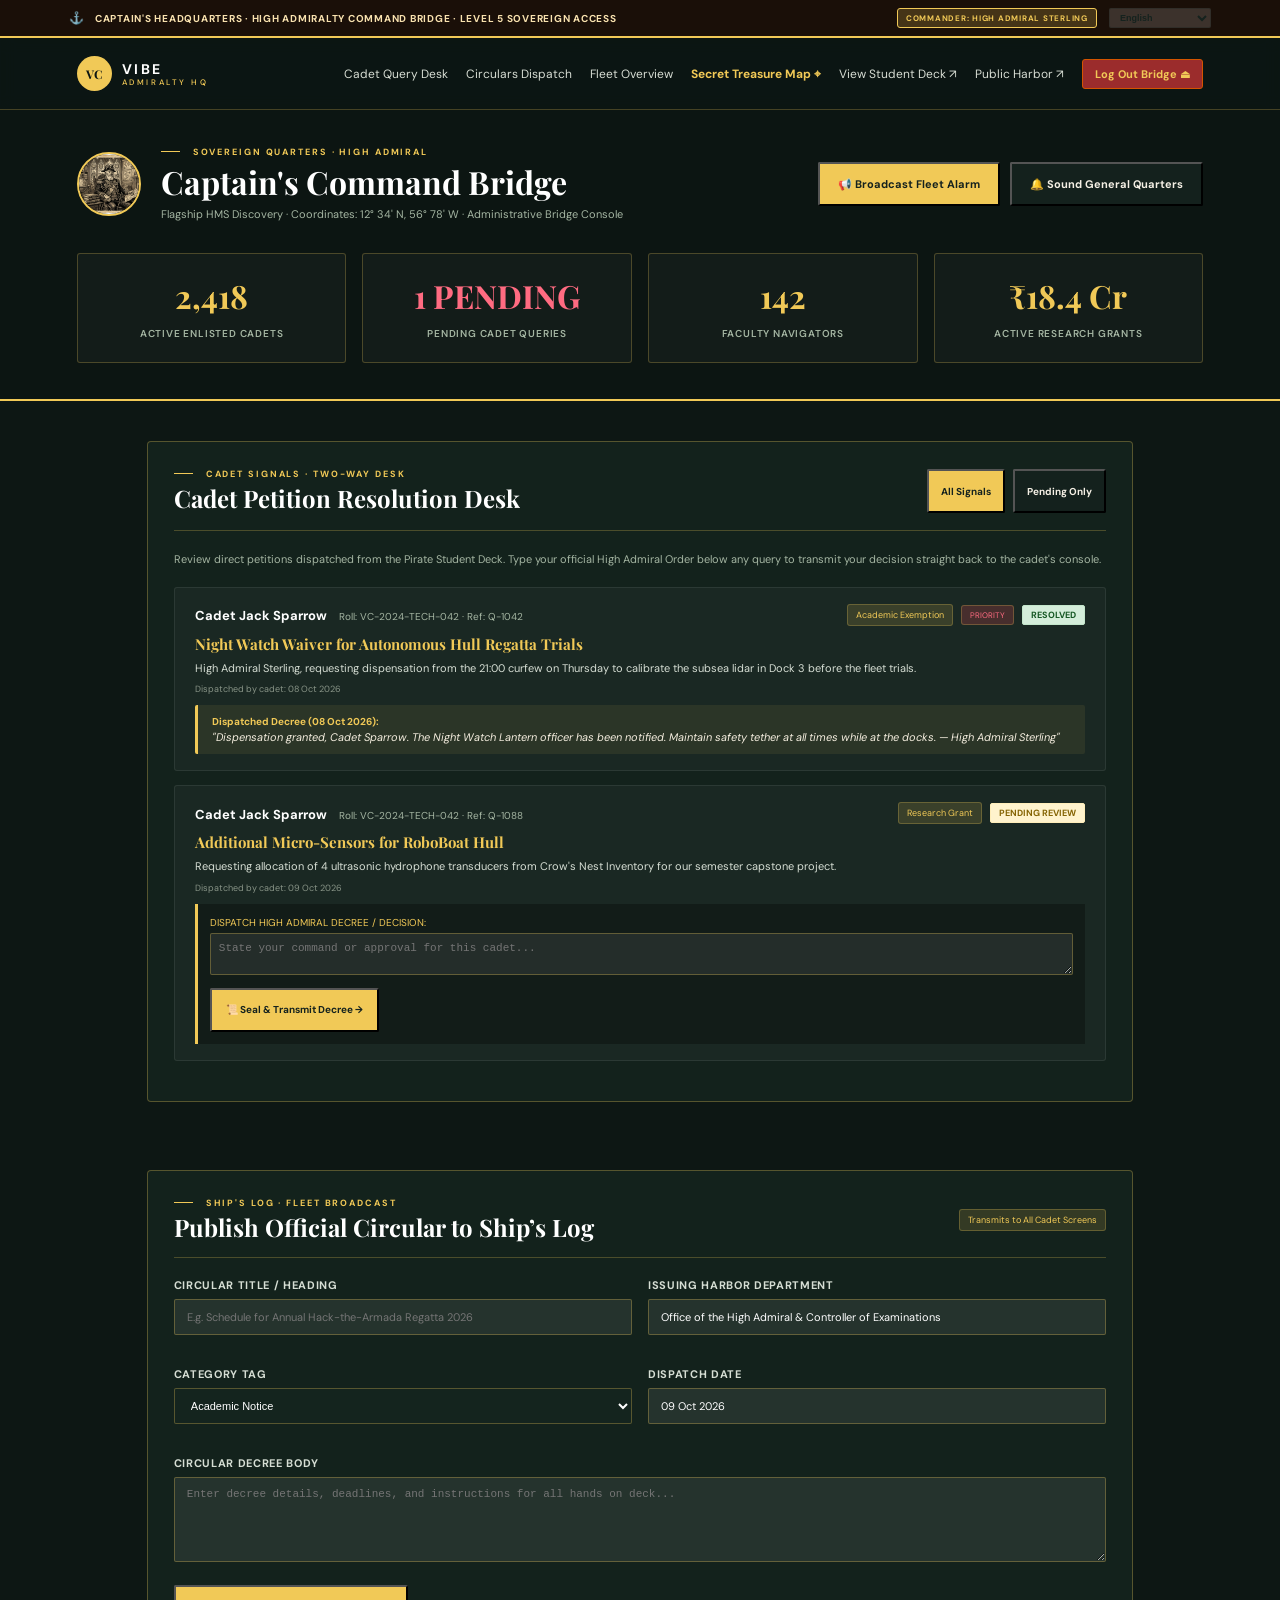
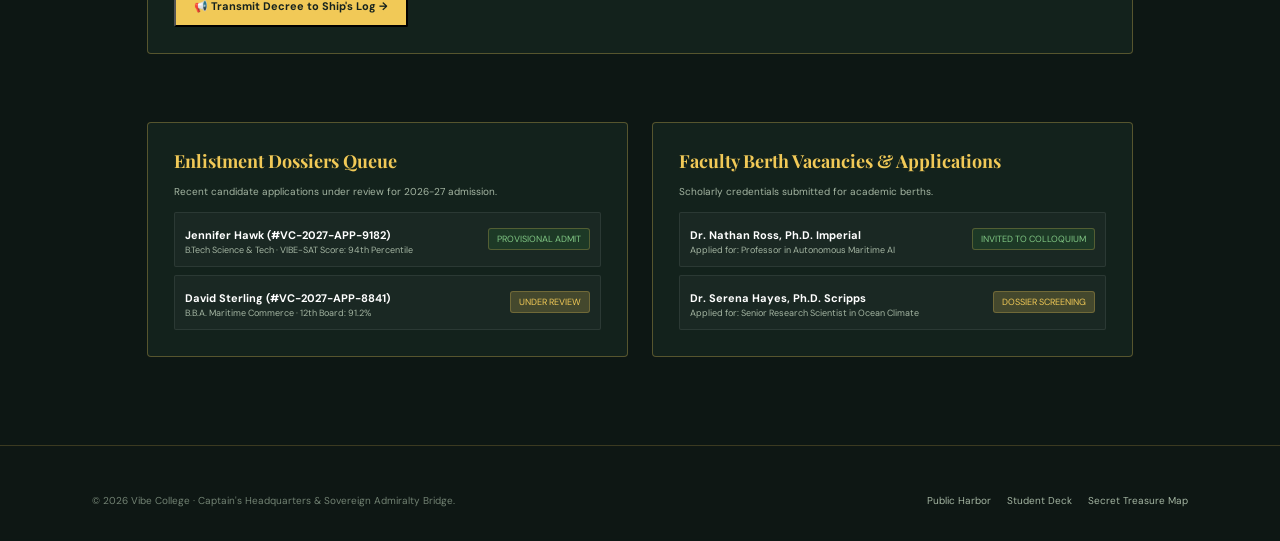
==== admin.html @ a11637b7 "feat: segregation for ease of management" ====
<!doctype html>
<html lang="en">
  <head>
    <meta charset="UTF-8" />
    <meta name="viewport" content="width=device-width, initial-scale=1.0" />
    <meta name="theme-color" content="#0c1512" />
    <meta name="description" content="Captain's Headquarters & Command Bridge — Administrative oversight, student query resolution desk, and fleet circulars broadcast station." />
    <title>Captain's Headquarters (Admin Bridge) — Vibe College</title>
    <link rel="preconnect" href="https://fonts.googleapis.com" />
    <link rel="preconnect" href="https://fonts.gstatic.com" crossorigin />
    <link
      href="https://fonts.googleapis.com/css2?family=DM+Sans:wght@400;500;600;700&family=Playfair+Display:wght@600;700;800&display=swap"
      rel="stylesheet"
    />
    <link rel="stylesheet" href="styles.css" />
    <script src="app.js" defer></script>
  </head>
  <body style="background: #0d1714; color: #f5eedf;">
    <!-- TOP ANNOUNCEMENT & LANGUAGE PICKER -->
    <div class="announcement" style="background: #1a0f08; border-bottom: 2px solid var(--gold); color: #f9e2af;">
      <span class="announcement-icon" aria-hidden="true">⚓</span>
      <p id="announcement-text">CAPTAIN'S HEADQUARTERS · High Admiralty Command Bridge · Level 5 Sovereign Access</p>
      <div style="margin-left: auto; display: flex; align-items: center; gap: 12px;">
        <span class="trust-badge" style="background: rgba(241,201,87,.2); color: var(--gold); border-color: var(--gold); font-size: 8px;">
          Commander: High Admiral Sterling
        </span>
        <select class="lang-picker-select" id="lang-picker" aria-label="Choose language">
          <option value="en" selected>English</option>
          <option value="pirate">🏴‍☠️ Pirate Speak</option>
          <option value="hi">हिन्दी</option>
          <option value="es">Español</option>
        </select>
      </div>
    </div>

    <!-- ADMIN HEADER -->
    <header class="boarding-header">
      <a class="brand" href="index.html" aria-label="Vibe College home">
        <span class="brand-mark" aria-hidden="true" style="background: var(--gold); color: #0c1512;">VC</span>
        <span class="brand-name" style="color: #fff;">VIBE <small style="color: var(--gold);">ADMIRALTY HQ</small></span>
      </a>
      <nav class="main-nav" style="display: flex; gap: 18px; align-items: center;">
        <a href="#query-desk">Cadet Query Desk</a>
        <a href="#notice-station">Circulars Dispatch</a>
        <a href="#fleet-ops">Fleet Overview</a>
        <a href="map.html" style="color: var(--gold); font-weight: 700;">Secret Treasure Map ⌖</a>
        <a href="student.html">View Student Deck ↗</a>
        <a href="index.html">Public Harbor ↗</a>
        <button class="nav-portal-btn" id="btn-admin-logout" type="button" style="background: #9b2c2c; border-color: #d35400;">
          Log Out Bridge ⏏
        </button>
      </nav>
    </header>

    <main>
      <!-- COMMAND BRIDGE HERO BANNER -->
      <section class="admin-bridge-hero">
        <div style="max-width: 1140px; margin: 0 auto; display: flex; justify-content: space-between; align-items: center; flex-wrap: wrap; gap: 20px;">
          <div style="display: flex; align-items: center; gap: 20px;">
            <div style="width: 64px; height: 64px; border-radius: 50%; border: 2px solid var(--gold); overflow: hidden; background: #26160c;">
              <img src="assets/principal_sterling.jpg" alt="High Admiral Sterling" style="width: 100%; height: 100%; object-fit: cover;" />
            </div>
            <div>
              <p class="eyebrow" style="color: var(--gold); margin: 0 0 2px;"><span></span> SOVEREIGN QUARTERS · HIGH ADMIRAL</p>
              <h1 style="font-family: var(--serif); font-size: 32px; margin: 0; color: #fff;">
                Captain's Command Bridge
              </h1>
              <p style="margin: 4px 0 0; font-size: 11px; color: #a4b5a2;">
                Flagship HMS Discovery · Coordinates: 12° 34' N, 56° 78' W · Administrative Bridge Console
              </p>
            </div>
          </div>
          <div style="display: flex; gap: 10px;">
            <button class="button button-gold" id="btn-alert-fleet" type="button">📢 Broadcast Fleet Alarm</button>
            <button class="button button-dark" id="btn-sound-quarters" type="button">🔔 Sound General Quarters</button>
          </div>
        </div>

        <div class="admin-stat-bar" style="margin-top: 32px;">
          <div class="res-stat-card">
            <strong>2,418</strong>
            <span>Active Enlisted Cadets</span>
          </div>
          <div class="res-stat-card">
            <strong id="admin-pending-count" style="color: #ff6b81;">2</strong>
            <span>Pending Cadet Queries</span>
          </div>
          <div class="res-stat-card">
            <strong>142</strong>
            <span>Faculty Navigators</span>
          </div>
          <div class="res-stat-card">
            <strong>₹18.4 Cr</strong>
            <span>Active Research Grants</span>
          </div>
        </div>
      </section>

      <!-- ============================================================== -->
      <!-- SECTION 1: CADET PETITIONS & QUERY COMMAND DESK                -->
      <!-- ============================================================== -->
      <section style="padding: 40px 6%; max-width: 1140px; margin: 0 auto;" id="query-desk">
        <div class="admin-desk-card">
          <div style="display: flex; justify-content: space-between; align-items: center; border-bottom: 1px solid rgba(241,201,87,.25); padding-bottom: 16px; margin-bottom: 20px;">
            <div>
              <p class="eyebrow" style="color: var(--gold); margin: 0 0 2px;"><span></span> CADET SIGNALS · TWO-WAY DESK</p>
              <h2 style="font-family: var(--serif); font-size: 24px; margin: 0; color: #fff;">
                Cadet Petition Resolution Desk
              </h2>
            </div>
            <div style="display: flex; gap: 8px;">
              <button class="button button-gold" id="btn-filter-all-queries" style="padding: 6px 12px; font-size: 10px;" type="button">All Signals</button>
              <button class="button button-dark" id="btn-filter-pending-queries" style="padding: 6px 12px; font-size: 10px;" type="button">Pending Only</button>
            </div>
          </div>

          <p style="font-size: 11px; color: #a4b5a2; margin: 0 0 18px; line-height: 1.6;">
            Review direct petitions dispatched from the Pirate Student Deck. Type your official High Admiral Order below any query to transmit your decision straight back to the cadet's console.
          </p>

          <div id="admin-queries-container">
            <!-- Dynamically populated from localStorage vc_queries -->
          </div>
        </div>
      </section>

      <!-- ============================================================== -->
      <!-- SECTION 2: SHIP'S LOG CIRCULARS BROADCAST STATION              -->
      <!-- ============================================================== -->
      <section style="padding: 0 6% 40px; max-width: 1140px; margin: 0 auto;" id="notice-station">
        <div class="admin-desk-card">
          <div style="display: flex; justify-content: space-between; align-items: center; border-bottom: 1px solid rgba(241,201,87,.25); padding-bottom: 14px; margin-bottom: 20px;">
            <div>
              <p class="eyebrow" style="color: var(--gold); margin: 0 0 2px;"><span></span> SHIP'S LOG · FLEET BROADCAST</p>
              <h2 style="font-family: var(--serif); font-size: 24px; margin: 0; color: #fff;">
                Publish Official Circular to Ship’s Log
              </h2>
            </div>
            <span class="trust-badge" style="background: rgba(241,201,87,.15); color: var(--gold); font-size: 9px;">
              Transmits to All Cadet Screens
            </span>
          </div>

          <form id="admin-broadcast-form">
            <div class="bottle-form-row">
              <div class="bottle-field">
                <label for="notice-title" style="color: #d6ded4; font-size: 11px;">Circular Title / Heading</label>
                <input type="text" id="notice-title" placeholder="E.g. Schedule for Annual Hack-the-Armada Regatta 2026" required style="background: rgba(255,255,255,.08); border-color: rgba(241,201,87,.3); color: #fff;" />
              </div>
              <div class="bottle-field">
                <label for="notice-dept" style="color: #d6ded4; font-size: 11px;">Issuing Harbor Department</label>
                <input type="text" id="notice-dept" value="Office of the High Admiral & Controller of Examinations" required style="background: rgba(255,255,255,.08); border-color: rgba(241,201,87,.3); color: #fff;" />
              </div>
            </div>
            <div class="bottle-form-row">
              <div class="bottle-field">
                <label for="notice-category" style="color: #d6ded4; font-size: 11px;">Category Tag</label>
                <select id="notice-category" style="background: #14241e; border-color: rgba(241,201,87,.3); color: #fff;">
                  <option value="Urgent Circular">Urgent Circular (Red Alert)</option>
                  <option value="Academic Notice" selected>Academic Notice</option>
                  <option value="Regatta & Drills">Regatta & Drills</option>
                  <option value="Hostel & Harbor">Hostel & Harbor Life</option>
                </select>
              </div>
              <div class="bottle-field">
                <label for="notice-date" style="color: #d6ded4; font-size: 11px;">Dispatch Date</label>
                <input type="text" id="notice-date" value="09 Oct 2026" required style="background: rgba(255,255,255,.08); border-color: rgba(241,201,87,.3); color: #fff;" />
              </div>
            </div>
            <div class="bottle-field" style="margin-bottom: 18px;">
              <label for="notice-content" style="color: #d6ded4; font-size: 11px;">Circular Decree Body</label>
              <textarea id="notice-content" rows="3" placeholder="Enter decree details, deadlines, and instructions for all hands on deck..." required style="background: rgba(255,255,255,.08); border-color: rgba(241,201,87,.3); color: #fff;"></textarea>
            </div>
            <button class="button button-gold" style="min-height: 42px; font-size: 11px;" type="submit">
              <span>📢 Transmit Decree to Ship's Log →</span>
            </button>
          </form>
          <div class="bottle-success-notice" id="broadcast-success">
            <h4>✦ Decree Transmitted to the Ship's Log! ✦</h4>
            <p>Your circular has been recorded into the admiralty ledger and is now visible on the Student Portal feed.</p>
          </div>
        </div>
      </section>

      <!-- ============================================================== -->
      <!-- SECTION 3: FLEET OPERATIONS & APPLICATIONS QUEUE               -->
      <!-- ============================================================== -->
      <section style="padding: 0 6% 60px; max-width: 1140px; margin: 0 auto;" id="fleet-ops">
        <div style="display: grid; grid-template-columns: 1fr 1fr; gap: 24px;" class="calc-grid">
          <div class="admin-desk-card">
            <h3 style="font-family: var(--serif); font-size: 18px; margin: 0 0 12px; color: var(--gold);">
              Enlistment Dossiers Queue
            </h3>
            <p style="font-size: 10px; color: #a4b5a2; margin: 0 0 14px;">Recent candidate applications under review for 2026-27 admission.</p>
            <div style="display: grid; gap: 8px;">
              <div style="padding: 10px; background: rgba(255,255,255,.03); border: 1px solid rgba(255,255,255,.08); border-radius: 2px; display: flex; justify-content: space-between; align-items: center;">
                <div>
                  <strong style="font-size: 11px; color: #fff;">Jennifer Hawk (#VC-2027-APP-9182)</strong>
                  <small style="display: block; font-size: 9px; color: #a4b5a2;">B.Tech Science & Tech · VIBE-SAT Score: 94th Percentile</small>
                </div>
                <span class="trust-badge" style="background: rgba(46,125,50,.2); color: #81c784;">PROVISIONAL ADMIT</span>
              </div>
              <div style="padding: 10px; background: rgba(255,255,255,.03); border: 1px solid rgba(255,255,255,.08); border-radius: 2px; display: flex; justify-content: space-between; align-items: center;">
                <div>
                  <strong style="font-size: 11px; color: #fff;">David Sterling (#VC-2027-APP-8841)</strong>
                  <small style="display: block; font-size: 9px; color: #a4b5a2;">B.B.A. Maritime Commerce · 12th Board: 91.2%</small>
                </div>
                <span class="trust-badge" style="background: rgba(241,201,87,.2); color: var(--gold);">UNDER REVIEW</span>
              </div>
            </div>
          </div>

          <div class="admin-desk-card">
            <h3 style="font-family: var(--serif); font-size: 18px; margin: 0 0 12px; color: var(--gold);">
              Faculty Berth Vacancies & Applications
            </h3>
            <p style="font-size: 10px; color: #a4b5a2; margin: 0 0 14px;">Scholarly credentials submitted for academic berths.</p>
            <div style="display: grid; gap: 8px;">
              <div style="padding: 10px; background: rgba(255,255,255,.03); border: 1px solid rgba(255,255,255,.08); border-radius: 2px; display: flex; justify-content: space-between; align-items: center;">
                <div>
                  <strong style="font-size: 11px; color: #fff;">Dr. Nathan Ross, Ph.D. Imperial</strong>
                  <small style="display: block; font-size: 9px; color: #a4b5a2;">Applied for: Professor in Autonomous Maritime AI</small>
                </div>
                <span class="trust-badge" style="background: rgba(46,125,50,.2); color: #81c784;">INVITED TO COLLOQUIUM</span>
              </div>
              <div style="padding: 10px; background: rgba(255,255,255,.03); border: 1px solid rgba(255,255,255,.08); border-radius: 2px; display: flex; justify-content: space-between; align-items: center;">
                <div>
                  <strong style="font-size: 11px; color: #fff;">Dr. Serena Hayes, Ph.D. Scripps</strong>
                  <small style="display: block; font-size: 9px; color: #a4b5a2;">Applied for: Senior Research Scientist in Ocean Climate</small>
                </div>
                <span class="trust-badge" style="background: rgba(241,201,87,.2); color: var(--gold);">DOSSIER SCREENING</span>
              </div>
            </div>
          </div>
        </div>
      </section>
    </main>

    <!-- FOOTER -->
    <footer class="site-footer">
      <div style="max-width: 1140px; margin: 0 auto; display: flex; justify-content: space-between; align-items: center; flex-wrap: wrap; gap: 14px; font-size: 10px; color: #728273;">
        <span>© 2026 Vibe College · Captain's Headquarters & Sovereign Admiralty Bridge.</span>
        <div style="display: flex; gap: 16px;">
          <a href="index.html" style="color: #a4b5a2;">Public Harbor</a>
          <a href="student.html" style="color: #a4b5a2;">Student Deck</a>
          <a href="map.html" style="color: #a4b5a2;">Secret Treasure Map</a>
        </div>
      </div>
    </footer>
  </body>
</html>
---- styles.css ----
:root {
  color-scheme: light;
  --ink: #15221e;
  --sea: #14211d;
  --sea-light: #203b34;
  --cream: #f5f0e7;
  --paper: #f3d879;
  --gold: #f1c957;
  --rust: #bd573b;
  --muted: #8c938a;
  --serif: "Playfair Display", Georgia, serif;
  --sans: "DM Sans", Arial, sans-serif;
}

* { box-sizing: border-box; }
html { scroll-behavior: smooth; }
body { margin: 0; background: var(--cream); color: var(--ink); font-family: var(--sans); -webkit-font-smoothing: antialiased; }
a { color: inherit; text-decoration: none; }
button, input { font: inherit; }
button, a { -webkit-tap-highlight-color: transparent; }

.announcement { min-height: 38px; padding: 8px 5.4%; display: flex; justify-content: center; align-items: center; gap: 10px; background: var(--gold); color: var(--ink); font-size: 10px; font-weight: 700; letter-spacing: .075em; text-transform: uppercase; }
.announcement p { margin: 0; }
.announcement-icon { font-size: 12px; }
.announcement a { margin-left: 13px; text-decoration: underline; text-underline-offset: 3px; }
.site-header { height: 76px; display: flex; align-items: center; justify-content: space-between; padding: 0 7.2%; background: var(--sea); color: #f8f4e9; }
.brand { display: inline-flex; align-items: center; gap: 10px; }
.brand-mark { width: 35px; height: 35px; display: grid; place-items: center; border: 1px solid rgba(241,201,87,.7); border-radius: 50%; color: var(--gold); font-family: var(--serif); font-size: 12px; font-weight: 700; }
.brand-name { display: grid; gap: 2px; font-size: 14px; line-height: 1; font-weight: 700; letter-spacing: .18em; }
.brand-name small { font-size: 8px; font-weight: 500; letter-spacing: .32em; }
.main-nav { position: relative; display: flex; gap: 28px; align-items: center; color: #d7ddd4; font-size: 12px; }
.main-nav a { transition: color .2s ease; }
.main-nav a:hover { color: var(--gold); }
.compass-toggle { display: inline-flex; align-items: center; gap: 7px; padding: 0; border: 0; background: transparent; color: var(--gold); cursor: pointer; font-size: 11px; font-weight: 600; white-space: nowrap; }
.compass-toggle > span { font-size: 16px; transition: transform .35s ease; }
.compass-toggle:hover > span, .compass-toggle[aria-expanded="true"] > span { transform: rotate(45deg); }
.learning-compass[hidden] { display: none; }
.learning-compass:not([hidden]) { position: absolute; z-index: 20; top: calc(100% + 18px); right: -85px; width: 350px; padding: 21px; border: 1px solid #d8d1bf; background: #fffcf4; box-shadow: 0 15px 40px rgba(0,0,0,.2); color: var(--ink); }
.compass-panel-heading { display: flex; align-items: center; gap: 11px; margin-bottom: 18px; }
.compass-rose { display: grid; width: 38px; height: 38px; place-items: center; border: 1px solid #c9a94f; border-radius: 50%; color: #b38732; font-size: 25px; }
.compass-kicker { margin: 0 0 3px; color: #9c8051; font-size: 7px; font-weight: 700; letter-spacing: .17em; }
.compass-panel-heading h2 { margin: 0; font-family: var(--serif); font-size: 19px; font-weight: 600; }
.compass-close { width: 26px; height: 26px; margin-left: auto; border: 1px solid #e4ddce; border-radius: 50%; background: transparent; color: #657064; cursor: pointer; font-size: 17px; line-height: 1; }
.compass-search-label { display: block; margin-bottom: 7px; font-size: 9px; font-weight: 700; }
.compass-search { display: flex; height: 39px; align-items: center; gap: 8px; padding: 0 10px; border: 1px solid #d8d2c4; background: #fffdf8; }
.compass-search:focus-within { border-color: #a17b3a; box-shadow: 0 0 0 2px rgba(241,201,87,.18); }
.compass-search > span { color: #a28a67; font-size: 20px; }
.compass-search input { width: 100%; border: 0; outline: 0; background: transparent; color: var(--ink); font-size: 9px; }
.compass-hint { margin: 9px 0 7px; color: #85877d; font-size: 8px; line-height: 1.5; }
.compass-recommendations { display: grid; gap: 6px; }
.compass-recommendation { display: grid; grid-template-columns: 1fr auto; align-items: center; gap: 8px; padding: 9px 10px; border: 1px solid #eae4d8; background: #f8f4e9; transition: border-color .2s, background .2s; }
.compass-recommendation:hover { border-color: #c5a752; background: #f8f0d8; }
.compass-recommendation strong { display: block; margin-bottom: 3px; font-family: var(--serif); font-size: 11px; }
.compass-recommendation small { display: block; color: #74786f; font-size: 8px; line-height: 1.45; }
.compass-recommendation > span:last-child { color: #9f7734; font-size: 14px; }
.compass-privacy { margin: 11px 0 0; color: #98968b; font-size: 7px; }
.nav-cta { padding: 11px 16px; border: 1px solid rgba(241,201,87,.66); border-radius: 3px; color: var(--gold); font-size: 11px; font-weight: 600; }
.nav-cta span { padding-left: 9px; }
.menu-toggle { display: none; }

.hero { position: relative; min-height: 600px; overflow: hidden; display: grid; grid-template-columns: 47% 53%; padding: 69px 7.2% 70px; background: var(--sea); color: #f7f3e8; }
.hero-copy { position: relative; z-index: 2; max-width: 480px; padding-top: 14px; }
.eyebrow { margin: 0 0 21px; color: #e8dba9; font-size: 9px; font-weight: 700; letter-spacing: .21em; text-transform: uppercase; }
.eyebrow > span { display: inline-block; width: 19px; height: 1px; margin: 0 9px 3px 0; background: var(--gold); }
h1, h2, h3, p { margin-top: 0; }
.hero h1 { margin: 0; font-family: var(--serif); font-size: clamp(55px, 6.3vw, 86px); font-weight: 600; letter-spacing: -.055em; line-height: .98; }
h1 em, h2 em { color: var(--gold); font-weight: 600; }
.hero-intro { max-width: 355px; margin: 24px 0 24px; color: #c0c8be; font-size: 13px; line-height: 1.8; }
.hero-actions { display: flex; align-items: center; gap: 23px; }
.button { display: inline-flex; min-height: 44px; align-items: center; justify-content: center; gap: 15px; padding: 0 18px; border-radius: 2px; font-size: 11px; font-weight: 700; transition: transform .2s ease, background .2s ease; }
.button:hover { transform: translateY(-2px); }
.button-gold { background: var(--gold); color: var(--ink); }
.button-gold:hover { background: #ffdb69; }
.text-link { font-size: 11px; font-weight: 600; }
.play-icon { margin-right: 6px; color: var(--gold); font-size: 15px; }
.hero-proof { display: flex; align-items: center; margin-top: 47px; gap: 12px; }
.crew-avatars { display: flex; align-items: center; }
.crew-avatars span, .crew-avatars b { width: 27px; height: 27px; margin-left: -6px; display: grid; place-items: center; border: 2px solid var(--sea); border-radius: 50%; background: #c47a57; color: white; font-size: 8px; }
.crew-avatars span:first-child { margin-left: 0; background: #738b75; }
.crew-avatars span:nth-child(2) { background: #d09b58; }
.crew-avatars b { background: #30463e; color: var(--gold); font-size: 9px; }
.hero-proof p { margin: 0; color: #a8b3a9; font-size: 9px; line-height: 1.55; }
.hero-proof strong { color: #f4f0e4; font-size: 10px; }
.proof-divider { width: 1px; height: 27px; margin: 0 8px; background: #536259; }
.proof-rating span { padding-left: 4px; color: var(--gold); letter-spacing: .05em; }
.hero-art { position: relative; min-height: 410px; margin: -32px -3vw 0 -2%; overflow: hidden; border-radius: 46% 46% 4px 4px / 43% 43% 4px 4px; background: radial-gradient(ellipse at 71% 38%, #ecb963 0 2%, transparent 2.5%), linear-gradient(180deg,#38554b 0%,#587364 45%,#d6a75e 45.2%,#d6a75e 46%,#506b61 46.2%,#233e36 100%); }
.hero-art::before { position: absolute; inset: 0; background: repeating-linear-gradient(0deg,transparent 0 32px,rgba(244,224,170,.055) 33px 34px),repeating-linear-gradient(90deg,transparent 0 32px,rgba(244,224,170,.055) 33px 34px); content: ""; opacity: .55; }
.sun { position: absolute; top: 80px; right: 96px; width: 85px; height: 85px; border-radius: 50%; background: #f3d48c; box-shadow: 0 0 65px 24px rgba(245,198,111,.22); }
.distant-island { position: absolute; z-index: 1; top: 174px; right: 25%; width: 37%; height: 73px; border-radius: 70% 30% 0 0; background: #415e4f; transform: rotate(-5deg); }
.distant-island::before { position: absolute; content: ""; left: 33%; top: -31px; width: 39px; height: 48px; border-radius: 100% 0 70% 20%; background: #415e4f; transform: rotate(-24deg); }
.wave { position: absolute; z-index: 2; left: -8%; width: 118%; height: 100px; border-top: 1px solid rgba(242,223,166,.36); border-radius: 48% 50% 0 0; }
.wave-back { top: 237px; transform: rotate(-4deg); }
.wave-mid { top: 281px; transform: rotate(3deg); }
.wave-front { top: 337px; transform: rotate(-2deg); }
.ship { position: absolute; z-index: 4; top: 212px; left: 41%; width: 176px; height: 150px; }
.mast { position: absolute; left: 80px; top: 0; width: 2px; height: 101px; background: #302d23; }
.sail { position: absolute; z-index: 1; background: #f4e3b7; box-shadow: inset -5px 0 12px rgba(105,81,48,.08); }
.sail-large { left: 17px; top: 8px; width: 62px; height: 79px; clip-path: polygon(100% 0,100% 100%,0 78%); }
.sail-small { left: 83px; top: 16px; width: 48px; height: 68px; clip-path: polygon(0 0,100% 80%,0 100%); }
.ship-flag { position: absolute; z-index: 2; top: -4px; left: 83px; width: 23px; height: 14px; color: var(--rust); font-size: 10px; }
.hull { position: absolute; left: 4px; top: 96px; width: 148px; height: 34px; border-radius: 3px 3px 44% 44%; background: #523a2b; clip-path: polygon(0 0,100% 0,82% 100%,19% 100%); }
.art-label { position: absolute; z-index: 4; left: 28px; top: 97px; color: #f5dfad; font-family: var(--serif); font-size: 13px; font-style: italic; line-height: 1.5; transform: rotate(-8deg); }
.art-label span { display: inline-block; font-size: 21px; transform: rotate(-27deg); }
.art-compass { position: absolute; z-index: 4; right: 27px; bottom: 27px; display: grid; color: var(--gold); justify-items: center; }
.art-compass span { font-size: 8px; }
.art-compass i { font-size: 28px; font-style: normal; }
.art-coordinate { position: absolute; z-index: 4; bottom: 30px; left: 29px; color: rgba(245,233,196,.73); font-size: 7px; letter-spacing: .15em; }
.hero-bottom { position: absolute; right: 7.2%; bottom: 22px; left: 7.2%; display: flex; justify-content: space-between; color: #819087; font-size: 8px; font-weight: 700; letter-spacing: .19em; }

.locator-section { padding: 88px 7.2% 92px; background: var(--cream); }
.section-heading { margin-bottom: 34px; text-align: center; }
.eyebrow-dark { color: #68736a; }
.section-heading h2, .courses-heading h2, .crew-copy h2, .apply-banner h2 { margin: 0; font-family: var(--serif); font-size: clamp(35px,4vw,49px); font-weight: 600; letter-spacing: -.045em; line-height: 1.15; }
.section-heading h2 em, .crew-copy h2 em { color: var(--rust); }
.section-heading > p:last-child { margin: 11px 0 0; color: #72796f; font-size: 12px; }
.locator-card { max-width: 1110px; margin: 0 auto; border: 1px solid #ded8c9; background: #fffcf4; box-shadow: 0 16px 45px rgba(46,42,29,.07); }
.locator-topline, .locator-foot { display: flex; min-height: 42px; align-items: center; justify-content: space-between; padding: 0 24px; color: #7b8177; font-size: 8px; font-weight: 700; letter-spacing: .14em; }
.locator-topline { border-bottom: 1px solid #e9e3d7; }
.locator-title { display: flex; align-items: center; gap: 9px; color: var(--ink); }
.tiny-compass { color: var(--rust); font-size: 17px; }
.locator-content { min-height: 396px; display: grid; grid-template-columns: 35% 65%; }
.locator-guide { position: relative; padding: 28px 29px 22px; border-right: 1px solid #e9e3d7; }
.parrot { position: absolute; top: 20px; right: 27px; display: grid; width: 52px; height: 52px; place-items: center; border: 1px solid #ded5c1; border-radius: 50%; background: #f6edda; font-size: 29px; transform: rotate(-8deg); }
.parrot-speech { position: relative; width: calc(100% - 46px); min-height: 66px; margin: 0 0 27px; padding: 11px 13px; border-radius: 3px; background: #efe9dc; }
.speech-name { color: #9a7650; font-size: 7px; font-weight: 700; letter-spacing: .14em; }
.parrot-speech p { margin: 5px 0 0; font-family: var(--serif); font-size: 13px; font-style: italic; }
.speech-tail { position: absolute; top: 26px; right: -7px; width: 14px; height: 14px; background: #efe9dc; transform: rotate(45deg); }
.destination-form label { display: block; margin-bottom: 9px; font-size: 10px; font-weight: 700; }
.search-field { height: 42px; display: flex; align-items: center; gap: 8px; padding: 0 5px 0 11px; border: 1px solid #d8d2c4; background: #fffdf8; }
.search-field > span { color: #a28a67; font-size: 22px; }
.search-field input { min-width: 0; flex: 1; border: 0; outline: 0; background: transparent; color: var(--ink); font-size: 10px; }
.search-field input::placeholder { color: #9a9b91; }
.search-field:focus-within { border-color: #a17b3a; box-shadow: 0 0 0 2px rgba(241,201,87,.18); }
.search-field button { width: 31px; height: 31px; border: 0; border-radius: 2px; background: var(--sea); color: var(--gold); cursor: pointer; font-size: 18px; }
.search-field button:hover { background: #2b463b; }
.search-hint { display: block; margin-top: 7px; color: #898b81; font-size: 8px; }
.search-error { min-height: 14px; margin: 5px 0 0; color: #a23b2f; font-size: 9px; }
.popular-destinations { display: flex; flex-wrap: wrap; align-items: center; gap: 7px; margin-top: 17px; }
.popular-destinations > span { flex-basis: 100%; color: #99968a; font-size: 7px; font-weight: 700; letter-spacing: .14em; }
.popular-destinations button { padding: 6px 8px; border: 1px solid #e2ddcf; border-radius: 20px; background: transparent; color: #657064; cursor: pointer; font-size: 8px; }
.popular-destinations button:hover { border-color: #c1a451; background: #f8f1dd; color: var(--ink); }
.bottle-prompt { display: flex; align-items: center; gap: 9px; margin-top: 22px; padding-top: 15px; border-top: 1px solid #e9e3d7; }
.bottle-mini { display: grid; width: 26px; height: 26px; place-items: center; border: 1px solid #ded5c1; border-radius: 50%; color: #9a7650; font-size: 16px; }
.bottle-prompt p { margin: 0; color: #83877e; font-size: 8px; line-height: 1.55; }
.bottle-prompt strong { color: var(--ink); }
.treasure-area { min-width: 0; display: grid; place-items: center; padding: 25px; background: #eae7da; }
.treasure-empty { position: relative; text-align: center; animation: arrive .45s ease both; }
.empty-bottle { position: relative; width: 55px; height: 75px; margin: 0 auto 13px; }
.bottle-cork { position: absolute; z-index: 2; top: 0; left: 23px; width: 10px; height: 10px; border-radius: 2px 2px 1px 1px; background: #986d3f; }
.bottle-neck { position: absolute; top: 8px; left: 20px; width: 16px; height: 19px; border: 2px solid #90a08c; border-bottom: 0; border-radius: 4px 4px 0 0; background: rgba(255,255,255,.37); }
.bottle-glass { position: absolute; top: 24px; left: 7px; width: 42px; height: 48px; display: grid; place-items: center; border: 2px solid #90a08c; border-radius: 11px 11px 13px 13px; background: linear-gradient(160deg,rgba(255,255,255,.76),rgba(161,194,170,.3)); color: #9c7951; transform: rotate(-8deg); }
.bottle-glass::after { position: absolute; inset: auto 2px 3px; height: 14px; border-radius: 3px 3px 10px 10px; background: rgba(169,186,128,.48); content: ""; }
.bottle-glass i { z-index: 1; font-size: 17px; font-style: normal; }
.empty-title { margin: 0 0 6px; color: #48584d; font-family: var(--serif); font-size: 16px; font-weight: 600; }
.treasure-empty > p:not(.empty-title) { color: #83877e; font-size: 9px; line-height: 1.7; }
.empty-doodle { position: absolute; right: -43px; bottom: 17px; color: #b58b48; font-size: 13px; transform: rotate(-18deg); }
.bottle-opening .bottle-cork { animation: cork-pop .48s ease-out both; }
.bottle-opening .bottle-glass { animation: bottle-shake .38s ease-in-out both; }
.treasure-map { position: relative; width: min(100%, 600px); padding: 17px 18px 12px; background-color: #f3dc91; background-image: radial-gradient(ellipse at 30% 17%,rgba(255,255,255,.25),transparent 45%),repeating-linear-gradient(10deg,rgba(123,88,35,.035) 0 1px,transparent 1px 5px); color: #5e4c2d; filter: drop-shadow(0 7px 8px rgba(38,34,20,.21)); clip-path: polygon(1% 1%,6% 2%,12% 0,18% 2%,23% 0,30% 1%,38% 0,45% 2%,51% 0,59% 1%,65% 0,72% 2%,79% 0,86% 1%,93% 0,99% 3%,98% 10%,100% 17%,98% 24%,100% 31%,98% 39%,100% 47%,98% 56%,100% 64%,98% 73%,100% 81%,98% 91%,99% 98%,92% 97%,86% 100%,79% 98%,72% 100%,65% 98%,58% 100%,51% 98%,44% 100%,37% 98%,29% 100%,22% 98%,15% 100%,8% 98%,1% 100%,2% 91%,0 83%,2% 75%,0 66%,2% 57%,0 49%,2% 41%,0 32%,2% 24%,0 16%,2% 9%); animation: unroll .65s cubic-bezier(.18,.78,.25,1) both; }
.treasure-map.is-hidden { display: none; }
.map-stamp { position: absolute; z-index: 3; top: 27px; right: 28px; display: grid; width: 49px; height: 49px; place-items: center; border: 1px solid rgba(152,66,45,.65); border-radius: 50%; color: rgba(152,66,45,.72); font-size: 6px; font-weight: 700; line-height: 1.4; letter-spacing: .07em; text-align: center; transform: rotate(12deg); }
.map-paper-top { display: flex; justify-content: space-between; padding: 2px 5px 11px; border-bottom: 1px solid rgba(113,88,45,.25); color: #806637; font-size: 7px; font-weight: 700; letter-spacing: .13em; }
.map-scene { position: relative; height: 222px; margin-top: 10px; overflow: hidden; background-color: rgba(223,200,129,.19); background-image: radial-gradient(ellipse at 23% 61%,rgba(113,149,101,.28) 0 13%,transparent 13.5%),radial-gradient(ellipse at 65% 33%,rgba(113,149,101,.21) 0 10%,transparent 10.5%),radial-gradient(ellipse at 75% 84%,rgba(113,149,101,.22) 0 13%,transparent 13.5%),repeating-linear-gradient(31deg,transparent 0 31px,rgba(121,102,61,.09) 32px,transparent 33px); }
.map-land { position: absolute; border: 1px solid rgba(92,129,88,.3); border-radius: 48%; }
.land-one { top: 22px; left: 12%; width: 38%; height: 94px; transform: rotate(-12deg); }
.land-two { bottom: 9px; right: 8%; width: 43%; height: 90px; transform: rotate(15deg); }
.route-lines { position: absolute; z-index: 1; inset: 0; width: 100%; height: 100%; }
.route-lines path { fill: none; stroke: #9f633c; stroke-dasharray: 3 5; stroke-linecap: round; stroke-width: 2; }
.map-watermark { position: absolute; top: 88px; left: 38%; color: rgba(107,93,59,.12); font-family: var(--serif); font-size: 20px; font-weight: 700; letter-spacing: .12em; line-height: 1.1; text-align: center; transform: rotate(-10deg); }
.map-location { position: absolute; z-index: 2; top: 18%; right: 12%; display: flex; align-items: center; gap: 5px; transform: rotate(-2deg); }
.map-cross { color: #aa3828; font-family: var(--sans); font-size: 30px; font-weight: 700; line-height: 1; text-shadow: 1px 1px rgba(255,248,213,.7); }
.map-pin-label { max-width: 125px; padding: 4px 7px; border: 1px solid rgba(131,88,47,.42); background: #f8e9b7; color: #60452b; font-family: var(--serif); font-size: 9px; font-weight: 700; }
.map-building { position: absolute; z-index: 2; display: grid; justify-items: center; gap: 2px; min-width: 46px; color: #576943; text-align: center; }
.map-building i { display: grid; width: 21px; height: 17px; place-items: center; border: 1px solid rgba(103,107,68,.56); background: rgba(247,229,169,.82); color: #77643e; font-size: 13px; font-style: normal; line-height: 1; }
.map-building b { max-width: 60px; color: #6f5835; font-size: 6px; font-weight: 600; }
.building-one { top: 62%; left: 16%; }
.building-two { top: 34%; left: 37%; }
.building-three { top: 67%; left: 55%; }
.building-four { top: 25%; left: 70%; }
.map-compass { position: absolute; top: 7px; left: 10px; display: grid; justify-items: center; color: #806637; }
.map-compass i { font-size: 20px; font-style: normal; }
.map-compass b { margin-top: -2px; font-size: 6px; }
.map-scale { position: absolute; right: 12px; bottom: 7px; color: #806637; font-size: 6px; }
.map-caption { display: flex; align-items: center; gap: 8px; margin: 8px 5px 0; padding-top: 8px; border-top: 1px dashed rgba(113,88,45,.33); }
.caption-icon { color: #a74835; font-size: 16px; }
.map-caption p { flex: 1; margin: 0; color: #705632; font-size: 8px; line-height: 1.55; }
.map-caption strong { font-family: var(--serif); font-size: 10px; }
.map-copy { width: 27px; height: 27px; border: 1px solid rgba(113,88,45,.33); border-radius: 50%; background: transparent; color: #705632; cursor: pointer; }
.map-copy:hover { background: rgba(255,255,255,.32); }
.locator-foot { min-height: 35px; border-top: 1px solid #e9e3d7; font-size: 7px; }

.courses-section { padding: 82px 7.2% 92px; background: var(--sea); color: #f5f0e5; }
.courses-heading { max-width: 1110px; display: flex; justify-content: space-between; align-items: end; margin: 0 auto 30px; }
.courses-heading h2 { font-size: 43px; }
.light-link { margin-bottom: 9px; color: #d5d9cb; }
.light-link:hover { color: var(--gold); }
.course-grid { max-width: 1110px; display: grid; grid-template-columns: repeat(3,1fr); gap: 13px; margin: 0 auto; }
.course-card { position: relative; min-height: 245px; overflow: hidden; padding: 24px; color: var(--ink); transition: transform .25s ease; }
.course-card:hover { transform: translateY(-5px); }
.course-sand { background: #e8d49b; }
.course-sea { background: #91a89b; }
.course-rust { background: #c47658; color: #fff5e5; }
.course-number { font-size: 8px; font-weight: 700; letter-spacing: .14em; }
.course-icon { position: absolute; top: 15px; right: 20px; color: rgba(32,47,35,.5); font-size: 25px; }
.course-card h3 { margin: 39px 0 9px; font-family: var(--serif); font-size: 27px; font-weight: 600; letter-spacing: -.04em; line-height: 1.07; }
.course-card p { max-width: 190px; margin: 0; color: rgba(25,38,30,.7); font-size: 10px; line-height: 1.6; }
.course-rust p { color: rgba(255,245,229,.77); }
.course-arrow { position: absolute; right: 21px; bottom: 18px; font-size: 18px; }

.crew-section { min-height: 435px; display: grid; grid-template-columns: 1fr .8fr; gap: 11%; align-items: center; padding: 79px 13%; background: #eee9dc; }
.crew-copy { max-width: 430px; }
.crew-copy h2 { font-size: 43px; }
.crew-copy > p:not(.eyebrow) { max-width: 375px; margin: 17px 0 20px; color: #73766c; font-size: 12px; line-height: 1.8; }
.button-dark { background: var(--sea); color: #f5f0e5; }
.button-dark span { color: var(--gold); }
.crew-note { position: relative; max-width: 370px; min-height: 280px; justify-self: center; padding: 29px 29px 21px; background: #f8e3a1; box-shadow: 0 13px 25px rgba(60,48,26,.13); transform: rotate(2deg); }
.note-tape { position: absolute; top: -9px; left: calc(50% - 38px); width: 76px; height: 17px; background: rgba(206,177,110,.65); transform: rotate(-3deg); }
.note-star { position: absolute; top: 16px; right: 23px; color: #ac7743; font-size: 24px; }
.note-label { color: #967b4e; font-size: 7px; font-weight: 700; letter-spacing: .16em; }
.crew-note h3 { margin: 17px 0 12px; font-family: var(--serif); font-size: 24px; font-weight: 600; }
.event-row { display: grid; grid-template-columns: 40px 1fr 13px; align-items: center; gap: 10px; padding: 11px 0; border-top: 1px dashed rgba(122,96,53,.3); }
.event-date { color: #a74d36; font-family: var(--serif); font-size: 18px; font-weight: 700; line-height: .9; text-align: center; }
.event-date small { font-family: var(--sans); font-size: 7px; letter-spacing: .08em; }
.event-row p { margin: 0; color: #777055; font-size: 8px; line-height: 1.55; }
.event-row strong { color: #3e4132; font-size: 10px; }
.event-row > span:last-child { font-size: 12px; }
.note-footer { margin-top: 10px; color: #947e56; font-size: 7px; font-weight: 700; letter-spacing: .15em; text-align: right; }
.note-footer span { color: #b44e3a; font-size: 14px; }

.apply-banner { position: relative; overflow: hidden; padding: 76px 20px 79px; background: #294239; color: #f7f2e7; text-align: center; }
.apply-banner::before, .apply-banner::after { position: absolute; width: 300px; height: 300px; border: 1px solid rgba(241,201,87,.13); border-radius: 50%; content: ""; }
.apply-banner::before { top: -180px; left: -80px; box-shadow: 0 0 0 18px rgba(241,201,87,.025),0 0 0 45px rgba(241,201,87,.025); }
.apply-banner::after { right: -90px; bottom: -220px; box-shadow: 0 0 0 18px rgba(241,201,87,.025),0 0 0 45px rgba(241,201,87,.025); }
.apply-banner .eyebrow { position: relative; z-index: 1; margin-bottom: 15px; }
.apply-banner h2 { position: relative; z-index: 1; font-size: 45px; }
.apply-banner > p:not(.eyebrow) { position: relative; z-index: 1; margin: 12px 0 21px; color: #c3cdc1; font-size: 11px; }
.apply-banner .button { position: relative; z-index: 1; }
.apply-spark { position: absolute; top: 48px; right: 19%; color: rgba(241,201,87,.25); font-size: 35px; }
.site-footer { padding: 48px 7.2% 32px; background: #0e1714; color: #aab4a9; border-top: 1px solid rgba(241,201,87,.2); }
.footer-top { display: grid; grid-template-columns: 1.4fr 1fr 1fr 1.2fr; gap: 36px; margin-bottom: 40px; }
.footer-col h4 { margin: 0 0 16px; color: var(--gold); font-family: var(--serif); font-size: 14px; letter-spacing: .06em; }
.footer-col ul { list-style: none; padding: 0; margin: 0; display: grid; gap: 9px; font-size: 11px; }
.footer-col ul a { color: #b8c4b7; transition: color .2s; }
.footer-col ul a:hover { color: var(--gold); }
.footer-brand { margin-bottom: 14px; }
.footer-brand .brand-mark { width: 34px; height: 34px; font-size: 11px; }
.footer-brand .brand-name { color: #f3eee2; font-size: 13px; }
.footer-brand .brand-name small { font-size: 8px; }
.footer-desc { font-size: 11px; line-height: 1.6; color: #8e9e8f; margin: 0 0 16px; max-width: 270px; }
.footer-socials { display: flex; gap: 10px; }
.social-beacon { width: 30px; height: 30px; display: grid; place-items: center; border: 1px solid rgba(241,201,87,.3); border-radius: 50%; color: var(--gold); font-size: 11px; transition: background .2s, transform .2s; }
.social-beacon:hover { background: var(--gold); color: var(--sea); transform: translateY(-2px); }
.footer-badges { display: flex; flex-wrap: wrap; gap: 6px; margin-top: 12px; }
.trust-badge { display: inline-flex; align-items: center; gap: 5px; padding: 4px 8px; border: 1px solid rgba(241,201,87,.25); border-radius: 3px; font-size: 9px; color: #d6ded4; background: rgba(255,255,255,.03); }
.footer-bottom { display: flex; align-items: center; justify-content: space-between; padding-top: 24px; border-top: 1px solid rgba(255,255,255,.07); font-size: 10px; color: #728273; }
.footer-bottom-links { display: flex; gap: 18px; }
.footer-bottom-links a:hover { color: var(--gold); }

/* NAV EXTRAS */
.nav-portal-btn { display: inline-flex; align-items: center; gap: 6px; padding: 7px 12px; border: 1px solid rgba(241,201,87,.45); border-radius: 3px; background: rgba(241,201,87,.1); color: var(--gold); font-size: 11px; font-weight: 700; cursor: pointer; transition: background .2s, transform .2s; }
.nav-portal-btn:hover { background: var(--gold); color: var(--sea); transform: translateY(-1px); }
.nav-portal-btn span { font-size: 13px; }

/* CAPTAIN'S QUARTERS */
.quarters-section { padding: 88px 7.2% 92px; background: radial-gradient(circle at 15% 30%, #1c3029 0%, #14211d 85%); color: #f5f1e6; border-bottom: 1px solid rgba(241,201,87,.15); }
.quarters-grid { max-width: 1140px; margin: 0 auto; display: grid; grid-template-columns: 380px 1fr; gap: 48px; align-items: center; }
.captain-frame { position: relative; padding: 14px; background: #231911; border: 2px solid #a38241; border-radius: 4px; box-shadow: 0 16px 45px rgba(0,0,0,.45), inset 0 0 20px rgba(0,0,0,.5); }
.captain-frame-corners { position: absolute; inset: 4px; border: 1px dashed rgba(241,201,87,.4); pointer-events: none; }
.captain-portrait-img { width: 100%; aspect-ratio: 4/3; object-fit: cover; display: block; filter: contrast(1.04) sepia(0.08); border: 1px solid #755b29; }
.captain-plaque { margin-top: 12px; text-align: center; padding: 8px; background: linear-gradient(180deg,#38291b,#22160d); border: 1px solid #b8934a; border-radius: 2px; }
.captain-plaque-title { margin: 0; color: var(--gold); font-family: var(--serif); font-size: 12px; font-weight: 700; letter-spacing: .1em; text-transform: uppercase; }
.captain-plaque-sub { margin: 3px 0 0; color: #bcae97; font-size: 8px; letter-spacing: .08em; }
.quarters-content { position: relative; }
.quarters-content h2 { margin: 0 0 16px; font-family: var(--serif); font-size: clamp(34px, 3.8vw, 46px); font-weight: 600; line-height: 1.15; }
.captain-quote { position: relative; padding-left: 20px; border-left: 3px solid var(--gold); margin: 0 0 22px; font-family: var(--serif); font-size: 16px; font-style: italic; line-height: 1.6; color: #e9e1cd; }
.quarters-text { font-size: 12px; line-height: 1.8; color: #bcc5b8; margin: 0 0 24px; max-width: 580px; }
.quarters-credentials { display: grid; grid-template-columns: repeat(3, 1fr); gap: 12px; margin-bottom: 26px; }
.credential-pill { padding: 10px 12px; background: rgba(255,255,255,.04); border: 1px solid rgba(241,201,87,.25); border-radius: 3px; display: flex; align-items: center; gap: 9px; }
.credential-pill span { color: var(--gold); font-size: 18px; }
.credential-pill strong { display: block; font-size: 10px; color: #f5f0e5; font-family: var(--serif); }
.credential-pill small { display: block; font-size: 8px; color: #9aa899; }
.quarters-actions { display: flex; align-items: center; gap: 16px; }

/* COURSE ENHANCEMENTS */
.course-card-actions { margin-top: 18px; padding-top: 14px; border-top: 1px dashed rgba(25,38,30,.25); display: flex; justify-content: space-between; align-items: center; }
.course-card-actions button { background: rgba(21,34,30,.88); color: var(--gold); border: 0; padding: 6px 12px; font-size: 9px; font-weight: 700; border-radius: 2px; cursor: pointer; transition: background .2s; }
.course-card-actions button:hover { background: #0b1512; }
.course-meta-tags { display: flex; gap: 6px; margin: 12px 0 0; font-size: 8px; font-weight: 700; letter-spacing: .08em; text-transform: uppercase; color: rgba(21,34,30,.7); }
.course-rust .course-meta-tags { color: rgba(255,255,255,.8); }

/* ADMISSIONS: THE CREW QUARTERS */
.admissions-section { padding: 88px 7.2% 92px; background: var(--cream); border-top: 1px solid #ded8c9; }
.admissions-wrapper { max-width: 1140px; margin: 0 auto; background: #fffcf4; border: 1px solid #ded8c9; box-shadow: 0 16px 45px rgba(46,42,29,.07); }
.admissions-tabs { display: flex; border-bottom: 1px solid #ded8c9; background: #f6eedb; overflow-x: auto; }
.adm-tab { flex: 1; min-height: 52px; display: inline-flex; align-items: center; justify-content: center; gap: 8px; padding: 0 16px; border: 0; background: transparent; color: #6d6b61; font-size: 11px; font-weight: 700; letter-spacing: .04em; cursor: pointer; white-space: nowrap; border-bottom: 3px solid transparent; transition: all .2s; }
.adm-tab:hover { color: var(--ink); background: rgba(255,255,255,.4); }
.adm-tab.is-active { color: var(--ink); background: #fffcf4; border-bottom-color: var(--rust); font-weight: 700; }
.adm-tab span { font-size: 14px; }
.adm-content-pane { padding: 36px 36px 40px; display: none; }
.adm-content-pane.is-active { display: block; animation: arrive .35s ease; }

/* DOUBLOON CALCULATOR */
.calc-grid { display: grid; grid-template-columns: 1fr 1fr; gap: 36px; align-items: start; }
.calc-form-group { margin-bottom: 20px; }
.calc-label { display: block; margin-bottom: 8px; font-size: 10px; font-weight: 700; letter-spacing: .06em; text-transform: uppercase; color: #5a5f57; }
.calc-select { width: 100%; height: 42px; padding: 0 12px; border: 1px solid #d8d2c4; background: #fffdf8; color: var(--ink); font-size: 11px; font-weight: 600; outline: 0; border-radius: 2px; }
.calc-select:focus { border-color: #a17b3a; box-shadow: 0 0 0 2px rgba(241,201,87,.18); }
.calc-options-grid { display: grid; grid-template-columns: 1fr 1fr; gap: 10px; }
.calc-radio-card { display: block; cursor: pointer; border: 1px solid #d8d2c4; padding: 12px; border-radius: 2px; background: #fffdf8; transition: border-color .2s, background .2s; }
.calc-radio-card:hover { border-color: #bfa152; }
.calc-radio-card input { margin-right: 6px; }
.calc-radio-card strong { display: block; font-size: 11px; font-family: var(--serif); margin-top: 4px; }
.calc-radio-card small { display: block; font-size: 8px; color: #787e74; margin-top: 2px; }
.calc-radio-card input:checked + .radio-content { color: var(--ink); }
.calc-summary-card { padding: 28px; background: #fbf7ec; border: 1px solid #dfd7c2; border-radius: 3px; box-shadow: inset 0 0 15px rgba(214,196,151,.2); }
.calc-summary-title { margin: 0 0 16px; font-family: var(--serif); font-size: 18px; color: var(--sea); display: flex; justify-content: space-between; align-items: center; }
.calc-summary-table { width: 100%; border-collapse: collapse; font-size: 11px; margin-bottom: 20px; }
.calc-summary-table tr { border-bottom: 1px dashed #dcd4be; }
.calc-summary-table td { padding: 9px 0; }
.calc-summary-table td:last-child { text-align: right; font-weight: 700; }
.calc-total-row { font-size: 14px; color: var(--rust); font-weight: 700; border-bottom: 2px solid #bba060 !important; }
.calc-total-row td { padding: 14px 0 !important; }
.calc-schedule-box { padding: 12px; background: #fffdf9; border: 1px solid #e5dcbf; border-radius: 2px; margin-bottom: 20px; font-size: 9px; }
.calc-schedule-box strong { display: block; margin-bottom: 6px; color: #5a5f57; font-size: 10px; }
.calc-installments { display: grid; grid-template-columns: repeat(3, 1fr); gap: 8px; text-align: center; }
.calc-inst-item { padding: 6px; background: #f6eedc; border-radius: 2px; }
.calc-inst-item span { display: block; color: #847a64; font-size: 7px; text-transform: uppercase; }
.calc-inst-item strong { margin: 2px 0 0; color: var(--ink); font-size: 10px; }
.calc-summary-actions { display: flex; gap: 10px; }
.bank-tieups { margin-top: 28px; padding-top: 18px; border-top: 1px solid #e6dfce; }
.bank-tieups p { margin: 0 0 10px; font-size: 9px; font-weight: 700; letter-spacing: .08em; text-transform: uppercase; color: #847a64; }
.bank-badge-list { display: flex; flex-wrap: wrap; gap: 8px; }
.bank-badge { padding: 6px 12px; background: #eee7d5; border: 1px solid #d5cbb3; border-radius: 20px; font-size: 9px; font-weight: 600; color: #4b5247; }

/* SAILING SCHEDULE & ELIGIBILITY */
.schedule-grid { display: grid; grid-template-columns: 1fr 1fr; gap: 36px; }
.timeline-title { margin: 0 0 20px; font-family: var(--serif); font-size: 20px; }
.timeline-track { position: relative; padding-left: 32px; display: grid; gap: 24px; }
.timeline-track::before { content: ""; position: absolute; left: 11px; top: 8px; bottom: 8px; width: 2px; background: #d7cbaf; }
.timeline-milestone { position: relative; }
.timeline-milestone::before { content: "✳"; position: absolute; left: -32px; top: -1px; width: 24px; height: 24px; display: grid; place-items: center; border-radius: 50%; background: var(--sea); color: var(--gold); font-size: 11px; }
.milestone-date { font-size: 9px; font-weight: 700; letter-spacing: .1em; color: var(--rust); text-transform: uppercase; margin: 0 0 4px; }
.milestone-name { margin: 0 0 4px; font-family: var(--serif); font-size: 14px; font-weight: 600; }
.milestone-desc { margin: 0; font-size: 10px; color: #6a7167; line-height: 1.5; }
.eligibility-box { padding: 22px; background: #fbf7ee; border: 1px solid #ded4bb; border-radius: 3px; margin-bottom: 16px; }
.eligibility-box h4 { margin: 0 0 10px; font-family: var(--serif); font-size: 15px; color: var(--sea); }
.eligibility-box ul { margin: 0; padding-left: 18px; font-size: 11px; color: #525a4f; line-height: 1.6; }

/* SEAFARER'S DOSSIER (DOCUMENT CHECKLIST) */
.dossier-header { display: flex; justify-content: space-between; align-items: center; margin-bottom: 24px; }
.dossier-progress-wrap { width: 300px; text-align: right; }
.dossier-progress-label { font-size: 9px; font-weight: 700; letter-spacing: .08em; color: #6a7167; margin-bottom: 6px; display: block; }
.dossier-progress-bar { height: 8px; width: 100%; background: #e3dbc5; border-radius: 4px; overflow: hidden; }
.dossier-progress-fill { height: 100%; width: 0%; background: linear-gradient(90deg, #c47658, #30463e); transition: width .3s ease; }
.dossier-checklist-grid { display: grid; gap: 12px; }
.dossier-item { display: flex; align-items: center; gap: 16px; padding: 14px 18px; background: #fcf9f0; border: 1px solid #e2dbca; border-radius: 3px; cursor: pointer; transition: background .2s, border-color .2s; }
.dossier-item:hover { border-color: #bfa152; background: #fffcf4; }
.dossier-item input[type="checkbox"] { width: 18px; height: 18px; accent-color: #244136; cursor: pointer; }
.dossier-item-text { flex: 1; }
.dossier-item-text strong { display: block; font-size: 12px; font-family: var(--serif); }
.dossier-item-text small { color: #727a6f; font-size: 9px; }
.dossier-status-badge { font-size: 8px; font-weight: 700; letter-spacing: .08em; text-transform: uppercase; padding: 4px 8px; border-radius: 20px; background: #eee7d5; color: #726b56; }
.dossier-item.is-checked .dossier-status-badge { background: #d7e8db; color: #225c34; }

/* ADMISSIONS FAQS */
.faq-grid { display: grid; gap: 12px; max-width: 860px; margin: 0 auto; }
.faq-accordion { border: 1px solid #e0d7c2; background: #fffdf7; border-radius: 2px; }
.faq-question-btn { width: 100%; padding: 16px 20px; display: flex; justify-content: space-between; align-items: center; border: 0; background: transparent; text-align: left; cursor: pointer; font-family: var(--serif); font-size: 14px; font-weight: 600; color: var(--ink); }
.faq-icon { font-size: 14px; color: var(--rust); transition: transform .25s ease; }
.faq-accordion.is-open .faq-icon { transform: rotate(90deg); }
.faq-answer { display: none; padding: 0 20px 18px; font-size: 11px; line-height: 1.7; color: #5a6457; border-top: 1px dashed #ede5cf; margin-top: 4px; padding-top: 12px; }
.faq-accordion.is-open .faq-answer { display: block; animation: arrive .25s ease; }

/* PLACEMENTS: THE BOUNTY BOARD */
.placements-section { padding: 92px 7.2% 96px; background: #13201c; color: #f5f1e5; position: relative; overflow: hidden; }
.bounty-metrics { max-width: 1140px; margin: 0 auto 52px; display: grid; grid-template-columns: repeat(4, 1fr); gap: 18px; }
.bounty-stat-card { padding: 24px; background: rgba(255,255,255,.03); border: 1px solid rgba(241,201,87,.25); border-radius: 3px; position: relative; overflow: hidden; }
.bounty-stat-card::before { content: ""; position: absolute; top: 0; left: 0; width: 100%; height: 2px; background: linear-gradient(90deg, transparent, var(--gold), transparent); }
.bounty-stat-kicker { font-size: 8px; font-weight: 700; letter-spacing: .15em; text-transform: uppercase; color: #a4b3a2; margin: 0 0 6px; }
.bounty-stat-number { font-family: var(--serif); font-size: clamp(28px, 3.2vw, 38px); font-weight: 700; color: var(--gold); margin: 0 0 4px; }
.bounty-stat-desc { font-size: 10px; color: #8e9e8d; margin: 0; }
.bounty-alliances-title { text-align: center; font-size: 10px; font-weight: 700; letter-spacing: .18em; text-transform: uppercase; color: #a3b3a1; margin-bottom: 20px; }
.recruiters-grid { max-width: 1140px; margin: 0 auto 56px; display: flex; flex-wrap: wrap; justify-content: center; gap: 12px; }
.recruiter-chip { display: inline-flex; align-items: center; gap: 9px; padding: 10px 18px; background: rgba(255,255,255,.04); border: 1px solid rgba(241,201,87,.18); border-radius: 4px; font-size: 11px; font-weight: 600; color: #dce5da; transition: transform .2s, border-color .2s; }
.recruiter-chip:hover { transform: translateY(-3px); border-color: var(--gold); color: #fff; background: rgba(241,201,87,.08); }
.recruiter-chip span { color: var(--gold); font-size: 14px; }

/* TRAJECTORY & CADET STORIES */
.placement-double { max-width: 1140px; margin: 0 auto; display: grid; grid-template-columns: 1fr 1fr; gap: 36px; }
.trajectory-box { padding: 30px; background: rgba(20,33,29,.9); border: 1px solid rgba(241,201,87,.2); border-radius: 4px; }
.trajectory-box h3 { font-family: var(--serif); font-size: 20px; margin: 0 0 16px; color: #f4eee1; }
.trajectory-tabs { display: flex; gap: 8px; margin-bottom: 20px; }
.traj-tab { padding: 6px 14px; border: 1px solid rgba(241,201,87,.25); background: transparent; color: #9bb099; font-size: 9px; font-weight: 700; border-radius: 2px; cursor: pointer; }
.traj-tab.is-active { background: var(--gold); color: var(--sea); border-color: var(--gold); }
.traj-stat-rows { display: grid; gap: 12px; }
.traj-row { display: flex; justify-content: space-between; align-items: center; padding-bottom: 10px; border-bottom: 1px dashed rgba(255,255,255,.1); font-size: 11px; }
.traj-row span { color: #a4b5a2; }
.traj-row strong { color: var(--gold); font-family: var(--serif); font-size: 13px; }
.cadet-stories-grid { display: grid; gap: 14px; }
.cadet-card { padding: 16px 18px; background: rgba(255,255,255,.03); border: 1px solid rgba(241,201,87,.16); border-radius: 3px; display: grid; grid-template-columns: auto 1fr; gap: 14px; align-items: center; }
.cadet-avatar { width: 44px; height: 44px; border-radius: 50%; background: #354e43; display: grid; place-items: center; color: var(--gold); font-family: var(--serif); font-size: 14px; border: 1px solid rgba(241,201,87,.4); }
.cadet-info h4 { margin: 0 0 3px; font-family: var(--serif); font-size: 13px; color: #f5f0e3; }
.cadet-info p { margin: 0; font-size: 10px; color: #9bb099; }
.cadet-package { display: inline-block; margin-top: 4px; font-size: 9px; font-weight: 700; color: var(--gold); letter-spacing: .05em; }

/* HALL OF LEGENDS: ALUMNI WANTED POSTERS */
.legends-section { padding: 92px 7.2% 96px; background: #261911; color: #f5eedf; position: relative; }
.legends-header { text-align: center; max-width: 720px; margin: 0 auto 36px; }
.legends-filter-bar { display: flex; justify-content: center; gap: 8px; margin-bottom: 40px; flex-wrap: wrap; }
.legend-filter-btn { padding: 7px 16px; border: 1px solid #785a3a; background: #342217; color: #d9c5ab; font-size: 10px; font-weight: 700; letter-spacing: .05em; border-radius: 20px; cursor: pointer; transition: all .2s; }
.legend-filter-btn:hover { border-color: var(--gold); color: #fff; }
.legend-filter-btn.is-active { background: var(--gold); color: #23160e; border-color: var(--gold); }
.wanted-posters-grid { max-width: 1140px; margin: 0 auto 48px; display: grid; grid-template-columns: repeat(4, 1fr); gap: 20px; }
.wanted-poster { position: relative; background: #f3dc98; color: #3b2a1a; padding: 18px 16px 20px; border-radius: 2px; box-shadow: 0 14px 30px rgba(0,0,0,.45); border: 2px solid #8f6c3a; text-align: center; transition: transform .25s ease, box-shadow .25s ease; }
.wanted-poster:hover { transform: translateY(-6px) rotate(-0.5deg); box-shadow: 0 20px 40px rgba(0,0,0,.6); }
.wanted-tack { position: absolute; top: -6px; left: calc(50% - 7px); width: 14px; height: 14px; border-radius: 50%; background: #ad8242; border: 1px solid #563d1a; box-shadow: 0 2px 4px rgba(0,0,0,.5); }
.wanted-banner { margin: 0 0 10px; font-family: var(--serif); font-size: 18px; font-weight: 800; letter-spacing: .12em; color: #6e1c10; border-top: 2px solid #6e1c10; border-bottom: 2px solid #6e1c10; padding: 2px 0; }
.wanted-portrait-wrap { position: relative; margin: 0 auto 12px; width: 100%; aspect-ratio: 1/1; overflow: hidden; border: 2px solid #5d4223; background: #e5cb85; }
.wanted-portrait { width: 100%; height: 100%; object-fit: cover; filter: contrast(1.05) sepia(0.12); display: block; }
.wanted-name { margin: 0 0 2px; font-family: var(--serif); font-size: 15px; font-weight: 700; color: #2f1d0f; }
.wanted-year { font-size: 8px; font-weight: 700; letter-spacing: .1em; text-transform: uppercase; color: #724e2c; margin: 0 0 6px; }
.wanted-role { font-size: 10px; font-weight: 600; color: #4b3621; line-height: 1.4; margin: 0 0 10px; min-height: 28px; }
.wanted-reward { background: #e2c176; padding: 5px 8px; border-radius: 2px; font-size: 8px; font-weight: 700; letter-spacing: .08em; text-transform: uppercase; color: #6e1c10; margin-bottom: 12px; border: 1px dashed #9d773c; }
.wanted-btn { width: 100%; padding: 8px 10px; background: #2f1d0f; color: var(--gold); border: 0; font-size: 9px; font-weight: 700; letter-spacing: .06em; text-transform: uppercase; border-radius: 2px; cursor: pointer; transition: background .2s; }
.wanted-btn:hover { background: #5a3b22; }
.legends-alumni-cta { max-width: 900px; margin: 0 auto; padding: 20px 28px; background: rgba(255,255,255,.05); border: 1px solid rgba(241,201,87,.3); border-radius: 4px; display: flex; justify-content: space-between; align-items: center; }
.legends-alumni-cta p { margin: 0; font-size: 11px; color: #d6c6b2; }
.legends-alumni-cta strong { color: var(--gold); font-family: var(--serif); font-size: 14px; display: block; margin-bottom: 2px; }

/* MESSAGE IN A BOTTLE: CONTACT & ENQUIRY */
.bottle-section { padding: 92px 7.2% 96px; background: var(--cream); border-top: 1px solid #ded8c9; }
.bottle-grid { max-width: 1140px; margin: 0 auto; display: grid; grid-template-columns: 1.2fr .8fr; gap: 40px; align-items: start; }
.bottle-dispatch-card { padding: 36px; background: #fffcf4; border: 1px solid #ded8c9; box-shadow: 0 16px 45px rgba(46,42,29,.07); border-radius: 3px; position: relative; }
.bottle-form-row { display: grid; grid-template-columns: 1fr 1fr; gap: 16px; margin-bottom: 16px; }
.bottle-field { margin-bottom: 16px; }
.bottle-field label { display: block; margin-bottom: 7px; font-size: 10px; font-weight: 700; letter-spacing: .06em; text-transform: uppercase; color: #5a5f57; }
.bottle-field input, .bottle-field select, .bottle-field textarea { width: 100%; border: 1px solid #d8d2c4; background: #fffdf8; padding: 10px 12px; font-size: 11px; color: var(--ink); border-radius: 2px; outline: 0; }
.bottle-field textarea { resize: vertical; min-height: 85px; }
.bottle-field input:focus, .bottle-field select:focus, .bottle-field textarea:focus { border-color: #a17b3a; box-shadow: 0 0 0 2px rgba(241,201,87,.18); }
.bottle-cast-btn { width: 100%; min-height: 46px; background: var(--sea); color: var(--gold); border: 0; border-radius: 2px; font-size: 12px; font-weight: 700; letter-spacing: .08em; text-transform: uppercase; cursor: pointer; display: flex; align-items: center; justify-content: center; gap: 10px; transition: background .2s, transform .2s; }
.bottle-cast-btn:hover { background: #223c31; transform: translateY(-2px); }
.bottle-success-notice { display: none; padding: 24px; background: #fbf3d9; border: 1px solid #dcc27f; border-radius: 3px; margin-top: 18px; text-align: center; }
.bottle-success-notice.is-visible { display: block; animation: arrive .4s ease; }
.bottle-success-notice h4 { margin: 0 0 8px; font-family: var(--serif); font-size: 18px; color: #5a3c1a; }
.bottle-success-notice p { margin: 0; font-size: 11px; color: #6e5836; line-height: 1.6; }
.harbor-coords-card { padding: 32px; background: #20352c; color: #f4f0e5; border-radius: 3px; border: 1px solid rgba(241,201,87,.2); }
.harbor-coords-card h3 { margin: 0 0 18px; font-family: var(--serif); font-size: 22px; color: var(--gold); }
.coord-items { display: grid; gap: 16px; margin-bottom: 24px; }
.coord-item { display: flex; gap: 12px; align-items: start; }
.coord-icon { width: 32px; height: 32px; border-radius: 50%; background: rgba(241,201,87,.15); color: var(--gold); display: grid; place-items: center; font-size: 14px; flex-shrink: 0; }
.coord-info strong { display: block; font-size: 11px; margin-bottom: 2px; font-family: var(--serif); }
.coord-info p { margin: 0; font-size: 10px; color: #b7c4b6; line-height: 1.5; }
.whatsapp-beacon-btn { display: inline-flex; align-items: center; justify-content: center; gap: 8px; width: 100%; min-height: 42px; background: #25d366; color: #0b2e17; font-size: 11px; font-weight: 700; border-radius: 2px; text-decoration: none; transition: transform .2s; }
.whatsapp-beacon-btn:hover { transform: translateY(-2px); }

/* THE PIRATE CODE & SHIP RULES */
.code-section { padding: 92px 7.2% 96px; background: #182823; color: #f5f0e5; }
.code-grid { max-width: 1140px; margin: 0 auto; display: grid; grid-template-columns: repeat(4, 1fr); gap: 20px; }
.code-card { padding: 26px 22px; background: rgba(255,255,255,.03); border: 1px solid rgba(241,201,87,.22); border-radius: 3px; position: relative; }
.code-num { font-family: var(--serif); font-size: 22px; color: var(--gold); font-weight: 700; margin: 0 0 10px; display: block; }
.code-card h3 { margin: 0 0 10px; font-family: var(--serif); font-size: 16px; color: #f8f4e9; }
.code-card p { margin: 0 0 14px; font-size: 11px; color: #9ab09a; line-height: 1.6; }
.code-action-link { font-size: 10px; font-weight: 700; color: var(--gold); text-decoration: underline; text-underline-offset: 3px; }

/* MODAL INFRASTRUCTURE */
.modal-backdrop { position: fixed; inset: 0; z-index: 9999; background: rgba(10,18,14,.78); backdrop-filter: blur(5px); display: none; place-items: center; padding: 20px; overflow-y: auto; }
.modal-backdrop.is-active { display: grid; animation: arrive .25s ease; }
.modal-dialog { width: min(100%, 780px); background: #fffcf4; border: 1px solid #d5caa8; border-radius: 4px; box-shadow: 0 24px 60px rgba(0,0,0,.5); color: var(--ink); position: relative; overflow: hidden; margin: auto; }
.modal-header { padding: 18px 24px; background: var(--sea); color: #f5f0e5; display: flex; justify-content: space-between; align-items: center; border-bottom: 2px solid var(--gold); }
.modal-header h3 { margin: 0; font-family: var(--serif); font-size: 18px; color: var(--gold); }
.modal-close-btn { width: 32px; height: 32px; border: 1px solid rgba(241,201,87,.4); background: transparent; color: var(--gold); border-radius: 50%; font-size: 20px; line-height: 1; cursor: pointer; display: grid; place-items: center; }
.modal-close-btn:hover { background: var(--gold); color: var(--sea); }
.modal-body { padding: 28px 28px 32px; max-height: calc(85vh - 70px); overflow-y: auto; }

/* STUDENT PORTAL MODAL ("THE SHIPMATE DECK") */
.portal-profile-bar { display: flex; justify-content: space-between; align-items: center; padding: 16px 20px; background: #20352c; color: #f4f0e5; border-radius: 3px; margin-bottom: 20px; }
.portal-user-wrap { display: flex; align-items: center; gap: 14px; }
.portal-avatar { width: 44px; height: 44px; border-radius: 50%; background: var(--gold); color: var(--sea); font-family: var(--serif); font-weight: 700; font-size: 16px; display: grid; place-items: center; }
.portal-user-meta h4 { margin: 0; font-family: var(--serif); font-size: 15px; }
.portal-user-meta p { margin: 2px 0 0; font-size: 9px; color: #9bb099; }
.portal-badge-tier { padding: 4px 10px; background: rgba(241,201,87,.2); border: 1px solid var(--gold); border-radius: 20px; color: var(--gold); font-size: 9px; font-weight: 700; text-transform: uppercase; }
.portal-nav-tabs { display: flex; gap: 8px; border-bottom: 1px solid #ded4bb; padding-bottom: 12px; margin-bottom: 20px; overflow-x: auto; }
.portal-nav-btn { padding: 6px 14px; border: 1px solid #dcd3be; background: #f6eedb; color: #5d6459; font-size: 10px; font-weight: 700; border-radius: 2px; cursor: pointer; white-space: nowrap; }
.portal-nav-btn.is-active { background: var(--sea); color: var(--gold); border-color: var(--sea); }
.portal-stats-row { display: grid; grid-template-columns: repeat(3, 1fr); gap: 14px; margin-bottom: 22px; }
.portal-stat-box { padding: 14px; background: #fbf7ee; border: 1px solid #ded5be; border-radius: 3px; text-align: center; }
.portal-stat-box span { font-size: 8px; font-weight: 700; letter-spacing: .08em; text-transform: uppercase; color: #727a6e; display: block; margin-bottom: 4px; }
.portal-stat-box strong { font-family: var(--serif); font-size: 22px; color: var(--sea); }
.portal-stat-box small { display: block; font-size: 8px; color: #43845b; font-weight: 600; margin-top: 2px; }
.portal-table { width: 100%; border-collapse: collapse; font-size: 11px; margin-top: 10px; }
.portal-table th { background: #eee7d5; padding: 8px 10px; text-align: left; font-size: 9px; text-transform: uppercase; letter-spacing: .05em; color: #5a5f56; }
.portal-table td { padding: 10px; border-bottom: 1px solid #e8e0cc; }
.portal-filter-input { width: 100%; padding: 8px 12px; border: 1px solid #ded5be; background: #fff; font-size: 11px; border-radius: 2px; margin-bottom: 14px; outline: 0; }
.portal-log-list { display: grid; gap: 10px; }
.portal-log-item { padding: 12px 14px; background: #fff; border: 1px solid #e5dcbe; border-radius: 2px; display: flex; justify-content: space-between; align-items: center; }
.portal-log-item strong { display: block; font-size: 12px; font-family: var(--serif); }
.portal-log-item small { color: #7a8276; font-size: 9px; }

/* ANIMATIONS */
/* VIRTUAL CAMPUS TOUR */
.tour-section { padding: 92px 7.2% 96px; background: #162420; color: #f5f0e5; border-bottom: 1px solid rgba(241,201,87,.2); }
.tour-grid { max-width: 1140px; margin: 0 auto 36px; display: grid; grid-template-columns: repeat(2, 1fr); gap: 24px; }
.tour-card { position: relative; border-radius: 4px; overflow: hidden; border: 2px solid #8e7343; background: #221811; box-shadow: 0 12px 30px rgba(0,0,0,.4); transition: transform .25s ease; }
.tour-card:hover { transform: translateY(-4px); border-color: var(--gold); }
.tour-card img { width: 100%; aspect-ratio: 16/9; object-fit: cover; display: block; filter: contrast(1.06) sepia(0.08); }
.tour-card-body { padding: 18px 20px; background: linear-gradient(180deg, #2a1f16, #1a120c); }
.tour-card-body h3 { margin: 0 0 4px; font-family: var(--serif); font-size: 17px; color: var(--gold); }
.tour-card-body p { margin: 0 0 12px; font-size: 11px; color: #bcaea0; line-height: 1.5; }
.tour-card-footer { display: flex; justify-content: space-between; align-items: center; }
.tour-btn { padding: 6px 12px; background: var(--sea); color: var(--gold); border: 1px solid rgba(241,201,87,.4); border-radius: 2px; font-size: 9px; font-weight: 700; cursor: pointer; }
.tour-btn:hover { background: var(--gold); color: var(--sea); }

/* ISLAND HOPPING (DEPARTMENT ARCHIPELAGO) */
.island-section { padding: 92px 7.2% 96px; background: var(--cream); border-top: 1px solid #ded8c9; }
.island-grid { max-width: 1140px; margin: 0 auto; display: grid; grid-template-columns: repeat(4, 1fr); gap: 20px; }
.island-card { background: #fffcf4; border: 2px solid #d5caa8; border-radius: 4px; padding: 22px 18px; box-shadow: 0 14px 35px rgba(46,42,29,.07); position: relative; display: flex; flex-direction: column; transition: transform .25s, border-color .25s; }
.island-card:hover { transform: translateY(-5px); border-color: #aa4835; }
.island-coord { font-size: 8px; font-weight: 700; letter-spacing: .12em; color: #9c7b4a; margin-bottom: 8px; text-transform: uppercase; }
.island-card h3 { margin: 0 0 6px; font-family: var(--serif); font-size: 18px; color: var(--sea); }
.island-card p { margin: 0 0 14px; font-size: 11px; color: #6d7468; line-height: 1.6; flex: 1; }
.island-meta-box { background: #fbf6ec; padding: 10px; border-radius: 3px; border: 1px solid #e7dfca; margin-bottom: 14px; font-size: 10px; }
.island-meta-box strong { display: block; color: var(--ink); margin-bottom: 2px; font-size: 10px; }
.island-meta-box small { color: #7a8275; display: block; }
.island-btn { width: 100%; padding: 8px; background: var(--sea); color: var(--gold); border: 0; font-size: 10px; font-weight: 700; border-radius: 2px; cursor: pointer; transition: background .2s; }
.island-btn:hover { background: #264336; }

/* RESEARCH & CROW'S NEST INCUBATION */
.research-section { padding: 92px 7.2% 96px; background: #13221d; color: #f5f0e5; }
.research-stats-bar { max-width: 1140px; margin: 0 auto 36px; display: grid; grid-template-columns: repeat(4, 1fr); gap: 16px; }
.res-stat-card { padding: 20px; background: rgba(255,255,255,.03); border: 1px solid rgba(241,201,87,.25); border-radius: 3px; text-align: center; }
.res-stat-card strong { font-family: var(--serif); font-size: 32px; color: var(--gold); display: block; margin-bottom: 4px; }
.res-stat-card span { font-size: 10px; color: #a4b5a2; font-weight: 600; text-transform: uppercase; letter-spacing: .08em; }
.research-grid { max-width: 1140px; margin: 0 auto; display: grid; grid-template-columns: 1.2fr .8fr; gap: 36px; }
.incubation-box { padding: 30px; background: #1c332b; border: 1px solid rgba(241,201,87,.3); border-radius: 4px; }
.incubation-box h3 { margin: 0 0 12px; font-family: var(--serif); font-size: 22px; color: var(--gold); }
.incubation-box p { font-size: 12px; line-height: 1.8; color: #ccd6ca; margin: 0 0 18px; }
.incubation-highlights { display: grid; gap: 10px; margin-bottom: 22px; }
.inc-highlight-item { padding: 10px 14px; background: rgba(255,255,255,.04); border-left: 3px solid var(--gold); font-size: 11px; }
.downloads-box { padding: 28px; background: rgba(255,255,255,.03); border: 1px solid rgba(241,201,87,.2); border-radius: 4px; }
.downloads-box h3 { margin: 0 0 16px; font-family: var(--serif); font-size: 20px; color: #f5f0e5; }
.download-list { display: grid; gap: 10px; }
.download-item { padding: 12px 14px; background: rgba(255,255,255,.04); border: 1px solid rgba(255,255,255,.08); border-radius: 2px; display: flex; justify-content: space-between; align-items: center; }
.download-item strong { display: block; font-size: 11px; color: #f2ede0; font-family: var(--serif); }
.download-item small { color: #8e9e8f; font-size: 9px; }
.download-btn { padding: 5px 10px; background: var(--gold); color: var(--sea); border: 0; font-size: 9px; font-weight: 700; border-radius: 2px; cursor: pointer; }

/* STUDENT LIFE HUB: LIBRARY, HOSTEL, TRANSPORT, CLUBS */
.student-life-section { padding: 92px 7.2% 96px; background: #fbf7ee; border-top: 1px solid #ded8c9; }
.life-tabs { display: flex; max-width: 1140px; margin: 0 auto 32px; border-bottom: 1px solid #ded5be; }
.life-tab-btn { padding: 12px 24px; border: 0; background: transparent; font-size: 12px; font-weight: 700; letter-spacing: .05em; color: #6e746a; cursor: pointer; border-bottom: 3px solid transparent; transition: all .2s; }
.life-tab-btn.is-active { color: var(--ink); border-bottom-color: var(--rust); background: #fffcf4; }
.life-pane { max-width: 1140px; margin: 0 auto; display: none; }
.life-pane.is-active { display: block; animation: arrive .3s ease; }
.library-search-bar { display: flex; gap: 10px; margin-bottom: 24px; }
.library-search-bar input { flex: 1; height: 44px; padding: 0 14px; border: 1px solid #d5caa8; background: #fff; font-size: 12px; border-radius: 2px; outline: 0; }
.mess-table, .bus-table { width: 100%; border-collapse: collapse; font-size: 11px; background: #fff; border: 1px solid #ded5be; border-radius: 3px; overflow: hidden; margin-bottom: 20px; }
.mess-table th, .bus-table th { background: #eee7d5; padding: 10px 14px; text-align: left; font-size: 9px; text-transform: uppercase; letter-spacing: .06em; color: #5a5f57; }
.mess-table td, .bus-table td { padding: 12px 14px; border-bottom: 1px solid #e8e0cc; }
.clubs-grid { display: grid; grid-template-columns: repeat(3, 1fr); gap: 20px; }
.club-card { padding: 24px; background: #fff; border: 1px solid #ded5be; border-radius: 3px; box-shadow: 0 8px 24px rgba(0,0,0,.04); }
.club-card h3 { margin: 0 0 6px; font-family: var(--serif); font-size: 18px; color: var(--sea); }
.club-card p { margin: 0 0 14px; font-size: 11px; color: #6d756b; line-height: 1.6; }

/* CREW RECRUITMENT */
.recruitment-section { padding: 88px 7.2% 92px; background: #1a2a24; color: #f5f0e5; }
.recruitment-grid { max-width: 1140px; margin: 0 auto; display: grid; gap: 14px; }
.vacancy-card { padding: 20px 24px; background: rgba(255,255,255,.04); border: 1px solid rgba(241,201,87,.22); border-radius: 3px; display: flex; justify-content: space-between; align-items: center; }
.vacancy-card h3 { margin: 0 0 4px; font-family: var(--serif); font-size: 17px; color: var(--gold); }
.vacancy-card p { margin: 0; font-size: 11px; color: #a4b5a2; }
.vacancy-apply-btn { padding: 8px 16px; background: var(--gold); color: var(--sea); border: 0; font-size: 10px; font-weight: 700; border-radius: 2px; cursor: pointer; }

/* LANGUAGE PICKER */
.lang-picker-select { background: rgba(255,255,255,.15); color: var(--ink); border: 1px solid rgba(21,34,30,.3); border-radius: 2px; font-size: 9px; font-weight: 700; padding: 3px 6px; cursor: pointer; outline: 0; }

/* COOKIE NOTICE BANNER */
.cookie-banner { position: fixed; bottom: 0; left: 0; right: 0; z-index: 999; padding: 14px 7.2%; background: #14211d; color: #f5eedf; border-top: 2px solid var(--gold); display: flex; justify-content: space-between; align-items: center; font-size: 11px; box-shadow: 0 -8px 25px rgba(0,0,0,.3); }
.cookie-banner.is-hidden { display: none; }
.cookie-btn-group { display: flex; gap: 10px; }
.cookie-btn { padding: 6px 14px; border-radius: 2px; font-size: 10px; font-weight: 700; cursor: pointer; }
.cookie-btn-accept { background: var(--gold); color: var(--sea); border: 0; }
.cookie-btn-settings { background: transparent; color: #f5eedf; border: 1px solid rgba(255,255,255,.3); }

/* NEWSLETTER SIGNUP */
.newsletter-form { display: flex; gap: 8px; margin-top: 10px; }
.newsletter-input { flex: 1; padding: 8px 10px; background: rgba(255,255,255,.08); border: 1px solid rgba(241,201,87,.25); border-radius: 2px; color: #fff; font-size: 10px; outline: 0; }
.newsletter-btn { padding: 8px 12px; background: var(--gold); color: var(--sea); border: 0; font-size: 10px; font-weight: 700; border-radius: 2px; cursor: pointer; white-space: nowrap; }

/* ANIMATIONS */
@keyframes unroll { from { opacity: 0; transform: translateY(18px) scale(.96) rotate(-2deg); } to { opacity: 1; transform: translateY(0) scale(1) rotate(0); } }
@keyframes cork-pop { 20% { transform: rotate(-22deg) translateY(-1px); } 100% { transform: rotate(25deg) translate(15px,-25px); opacity: 0; } }
@keyframes bottle-shake { 20% { transform: rotate(-13deg); } 45% { transform: rotate(10deg); } 70% { transform: rotate(-8deg); } 100% { transform: rotate(-8deg); } }
@keyframes arrive { from { opacity: 0; transform: translateY(8px); } to { opacity: 1; transform: translateY(0); } }

/* RESPONSIVE QUERIES */
@media (max-width: 900px) {
  .main-nav { gap: 16px; }
  .compass-toggle { font-size: 10px; }
  .site-header { padding: 0 5%; }
  .hero { padding-right: 5%; padding-left: 5%; grid-template-columns: 48% 52%; }
  .hero-art { margin-right: -6vw; }
  .quarters-grid { grid-template-columns: 1fr; }
  .captain-frame { max-width: 380px; margin: 0 auto; }
  .calc-grid, .schedule-grid, .placement-double, .bottle-grid, .tour-grid, .research-grid { grid-template-columns: 1fr; }
  .island-grid { grid-template-columns: repeat(2, 1fr); }
  .research-stats-bar { grid-template-columns: repeat(2, 1fr); }
  .clubs-grid { grid-template-columns: 1fr; }
  .bounty-metrics { grid-template-columns: repeat(2, 1fr); }
  .wanted-posters-grid { grid-template-columns: repeat(2, 1fr); }
  .code-grid { grid-template-columns: repeat(2, 1fr); }
  .footer-top { grid-template-columns: 1fr 1fr; gap: 28px; }
}

@media (max-width: 680px) {
  .announcement { min-height: 36px; gap: 6px; font-size: 8px; }
  .announcement a { margin-left: 2px; }
  .site-header { height: 66px; padding: 0 6%; }
  .menu-toggle { width: 36px; height: 36px; display: grid; align-content: center; gap: 6px; order: 3; border: 1px solid rgba(241,201,87,.5); border-radius: 2px; background: transparent; cursor: pointer; }
  .menu-toggle span { width: 15px; height: 1px; display: block; margin: 0 auto; background: var(--gold); }
  .nav-cta { display: none; }
  .main-nav { position: absolute; z-index: 10; top: 102px; right: 0; left: 0; display: none; gap: 0; padding: 8px 6% 15px; background: #192a24; }
  .main-nav.is-open { display: grid; }
  .main-nav a { padding: 12px 0; border-bottom: 1px solid rgba(255,255,255,.08); }
  .compass-toggle { justify-self: start; padding: 12px 0; font-size: 12px; }
  .learning-compass:not([hidden]) { position: static; width: 100%; margin: 0 0 10px; padding: 17px; }
  .hero { min-height: 760px; display: flex; flex-direction: column; padding: 51px 7% 62px; }
  .hero-copy { padding-top: 0; }
  .hero h1 { font-size: clamp(57px,14vw,76px); }
  .hero-intro { max-width: 315px; margin-top: 17px; font-size: 12px; }
  .hero-proof { margin-top: 30px; }
  .hero-art { min-height: 330px; width: 112%; margin: 11px -6% 0; border-radius: 48% 48% 3px 3px / 38% 38% 3px 3px; }
  .sun { top: 49px; right: 20%; width: 70px; height: 70px; }
  .distant-island { top: 127px; }
  .wave-back { top: 185px; }
  .wave-mid { top: 225px; }
  .wave-front { top: 273px; }
  .ship { top: 161px; left: 39%; transform: scale(.8); transform-origin: top left; }
  .art-label { top: 61px; left: 10%; font-size: 11px; }
  .hero-bottom { right: 7%; bottom: 19px; left: 7%; font-size: 7px; }
  .locator-section, .quarters-section, .admissions-section, .placements-section, .legends-section, .bottle-section, .code-section, .tour-section, .island-section, .research-section, .student-life-section, .recruitment-section { padding-left: 5%; padding-right: 5%; }
  .adm-content-pane { padding: 20px 16px; }
  .bounty-metrics, .island-grid, .research-stats-bar, .wanted-posters-grid, .code-grid, .bottle-form-row, .footer-top { grid-template-columns: 1fr; }
  .footer-bottom { flex-direction: column; gap: 12px; align-items: flex-start; }
  .cookie-banner { flex-direction: column; gap: 12px; align-items: flex-start; }
  .vacancy-card { flex-direction: column; align-items: flex-start; gap: 12px; }
}

@media (prefers-reduced-motion: reduce) {
  *, *::before, *::after { scroll-behavior: auto !important; animation-duration: .01ms !important; animation-iteration-count: 1 !important; transition-duration: .01ms !important; }
}

/* ============================================================== */
/* BOARDING GATE & GANGPLANK ANIMATIONS (LOGIN.HTML)              */
/* ============================================================== */
.boarding-page { min-height: 100vh; background: #0c1613; color: #f5eedf; display: flex; flex-direction: column; overflow-x: hidden; }
.boarding-header { padding: 18px 6%; display: flex; justify-content: space-between; align-items: center; border-bottom: 1px solid rgba(241,201,87,.25); background: rgba(12,22,19,.9); backdrop-filter: blur(8px); position: sticky; top: 0; z-index: 100; }
.boarding-container { max-width: 1200px; margin: 0 auto; padding: 40px 5%; width: 100%; box-sizing: border-box; display: grid; grid-template-columns: 1.1fr .9fr; gap: 48px; align-items: center; flex: 1; }

.boarding-stage-card { background: #13221c; border: 2px solid rgba(241,201,87,.3); border-radius: 4px; padding: 24px; position: relative; box-shadow: 0 20px 50px rgba(0,0,0,.6); overflow: hidden; }
.stage-sky { position: relative; width: 100%; height: 380px; background: linear-gradient(180deg, #09120f 0%, #162720 60%, #1a3c30 100%); border-radius: 3px; overflow: hidden; border: 1px solid rgba(255,255,255,.05); }

/* Ship Deck at top right */
.stage-ship-hull { position: absolute; top: 20px; right: -20px; width: 220px; height: 180px; background: #26160c; border: 3px solid #5a3a1f; border-radius: 0 0 10px 40px; box-shadow: -8px 10px 25px rgba(0,0,0,.5); }
.stage-ship-deck { position: absolute; top: -14px; left: -10px; right: -10px; height: 16px; background: #3d2314; border-top: 3px solid var(--gold); border-bottom: 2px solid #1a0e08; }
.stage-lantern { position: absolute; top: -34px; left: 16px; font-size: 20px; animation: flicker 2s infinite ease-in-out; }
.stage-ship-flag { position: absolute; top: -45px; right: 25px; font-size: 26px; }

/* The Hanging Rope */
.stage-rope-mount { position: absolute; top: 12px; left: 110px; width: 8px; height: 8px; border-radius: 50%; background: var(--gold); }
.stage-rope-wrapper { position: absolute; top: 18px; left: 112px; width: 8px; height: 260px; transform-origin: top center; animation: swingRope 4s infinite ease-in-out; }
.stage-rope { width: 5px; height: 100%; background: repeating-linear-gradient(45deg, #a48256, #a48256 4px, #755b38 4px, #755b38 8px); border-radius: 2px; box-shadow: 2px 2px 5px rgba(0,0,0,.4); position: relative; }

/* The Cutlass blade (hidden until failed login) */
.stage-cutlass { position: absolute; top: 90px; left: -50px; font-size: 38px; opacity: 0; pointer-events: none; filter: drop-shadow(0 0 8px #ff4757); z-index: 20; }

/* The Pirate Climber */
.stage-pirate { position: absolute; top: 130px; left: -22px; width: 52px; height: 60px; font-size: 42px; text-align: center; line-height: 1; user-select: none; transition: top .8s cubic-bezier(.34,1.56,.64,1); }

/* Ocean Waves at bottom */
.stage-ocean { position: absolute; bottom: 0; left: 0; right: 0; height: 110px; background: linear-gradient(180deg, rgba(20,55,44,.85) 0%, #0d211a 100%); overflow: hidden; border-top: 1px solid rgba(86,180,147,.3); }
.stage-wave { position: absolute; width: 200%; height: 30px; background-repeat: repeat-x; }
.stage-wave-1 { bottom: 65px; left: 0; background: radial-gradient(circle at 25px 30px, transparent 20px, rgba(43,99,80,.6) 21px); animation: waveMove 3s infinite linear; }
.stage-wave-2 { bottom: 35px; left: -50px; background: radial-gradient(circle at 25px 30px, transparent 20px, #16362b 21px); animation: waveMove 4.5s infinite linear reverse; }

/* Splash particles */
.stage-splash { position: absolute; bottom: 50px; left: 85px; font-size: 36px; opacity: 0; pointer-events: none; transition: opacity .2s; }
.stage-shark { position: absolute; bottom: 25px; left: 30px; font-size: 32px; opacity: 0; transition: all 1s ease; }

/* Animation Keyframes */
@keyframes swingRope {
  0%, 100% { transform: rotate(-3deg); }
  50% { transform: rotate(3deg); }
}
@keyframes flicker {
  0%, 100% { opacity: 1; filter: drop-shadow(0 0 6px rgba(241,201,87,.8)); }
  50% { opacity: .75; filter: drop-shadow(0 0 2px rgba(241,201,87,.4)); }
}
@keyframes waveMove {
  0% { transform: translateX(0); }
  100% { transform: translateX(-50%); }
}

/* SUCCESS ANIMATION: Climbs onto deck */
.stage-rope-wrapper.is-success .stage-pirate {
  animation: climbToDeck 1.8s forwards ease-in-out;
}
@keyframes climbToDeck {
  0% { top: 130px; left: -22px; }
  50% { top: 40px; left: -16px; }
  85% { top: -8px; left: 20px; transform: scale(1.1) rotate(5deg); }
  100% { top: -14px; left: 60px; transform: scale(1.2) rotate(0); }
}

/* FAILURE ANIMATION: Cutlass slashes, rope severs, pirate plunges */
.stage-rope-wrapper.is-cutting .stage-cutlass {
  animation: slashBlade .7s forwards ease-out;
}
@keyframes slashBlade {
  0% { opacity: 0; left: -50px; transform: rotate(-45deg); }
  50% { opacity: 1; left: -10px; transform: rotate(15deg); }
  100% { opacity: 0; left: 25px; transform: rotate(60deg); }
}

.stage-rope-wrapper.is-severed .stage-rope {
  animation: snapRope .5s forwards ease-in;
}
@keyframes snapRope {
  0% { height: 100%; }
  40% { height: 80px; }
  100% { height: 70px; border-bottom: 3px dashed #ff4757; }
}

.stage-rope-wrapper.is-severed .stage-pirate {
  animation: plungeOcean 1.2s forwards cubic-bezier(.6, -0.28, .735, .045);
}
@keyframes plungeOcean {
  0% { top: 130px; transform: rotate(0) scale(1); }
  35% { top: 140px; transform: rotate(20deg) scale(1.05); }
  80% { top: 290px; transform: rotate(180deg) scale(.9); opacity: 1; }
  100% { top: 320px; transform: rotate(240deg) scale(.6); opacity: 0; }
}

.stage-rope-wrapper.is-severed ~ .stage-ocean .stage-splash {
  animation: splashPop 1.5s .8s forwards ease-out;
}
@keyframes splashPop {
  0% { opacity: 0; transform: scale(.5) translateY(20px); }
  30% { opacity: 1; transform: scale(1.4) translateY(-15px); }
  100% { opacity: 0; transform: scale(1.8) translateY(10px); }
}

.stage-rope-wrapper.is-severed ~ .stage-ocean .stage-shark {
  animation: sharkCircle 3s 1.2s forwards ease-in-out;
}
@keyframes sharkCircle {
  0% { opacity: 0; left: 0px; transform: scaleX(1); }
  30% { opacity: 1; left: 80px; }
  70% { opacity: 1; left: 140px; }
  100% { opacity: 0; left: 220px; }
}

/* Flashing Alerts */
.boarding-alert { margin-top: 18px; padding: 14px 18px; border-radius: 3px; font-size: 11px; line-height: 1.6; display: none; }
.boarding-alert.is-active { display: block; animation: arrive .3s ease; }
.walk-plank-alert { background: #361012; border: 2px solid #ff4757; color: #ffccd0; text-align: center; animation: pulseAlert 1s infinite alternate; }
.walk-plank-alert strong { font-family: var(--serif); font-size: 16px; color: #ff6b81; display: block; margin-bottom: 4px; }
@keyframes pulseAlert {
  0% { box-shadow: 0 0 10px rgba(255,71,87,.3); }
  100% { box-shadow: 0 0 25px rgba(255,71,87,.7); }
}

.boarding-success-alert { background: #133324; border: 2px solid var(--gold); color: #d4ebd9; text-align: center; box-shadow: 0 0 20px rgba(241,201,87,.3); }
.boarding-success-alert strong { font-family: var(--serif); font-size: 16px; color: var(--gold); display: block; margin-bottom: 4px; }

/* Quick Demo Login Cards */
.quick-auth-grid { display: grid; grid-template-columns: 1fr 1fr; gap: 12px; margin-bottom: 24px; }
.quick-auth-btn { padding: 12px 14px; background: rgba(255,255,255,.05); border: 1px solid rgba(241,201,87,.3); border-radius: 3px; color: #f5eedf; text-align: left; cursor: pointer; transition: all .2s; font-family: var(--sans); }
.quick-auth-btn:hover { background: rgba(241,201,87,.12); border-color: var(--gold); transform: translateY(-2px); }
.quick-auth-btn strong { display: block; font-size: 12px; color: var(--gold); margin-bottom: 3px; }
.quick-auth-btn small { font-size: 9px; color: #a4b5a2; display: block; }

/* ============================================================== */
/* SECRET TREASURE MAP SECURITY LOCKOUT (MAP.HTML)                */
/* ============================================================== */
.portcullis-lockout-card { max-width: 680px; margin: 40px auto; background: #111e19; border: 3px solid #ff4757; border-radius: 4px; box-shadow: 0 25px 60px rgba(0,0,0,.7); padding: 36px 32px; text-align: center; color: #f5eedf; position: relative; overflow: hidden; }
.portcullis-bars { position: absolute; inset: 0; background: repeating-linear-gradient(90deg, transparent, transparent 38px, rgba(0,0,0,.5) 38px, rgba(0,0,0,.5) 44px); pointer-events: none; border-top: 8px solid #333; }
.portcullis-icon { font-size: 56px; margin-bottom: 14px; display: inline-block; filter: drop-shadow(0 0 14px #ff4757); animation: alertPulse 1.2s infinite ease-in-out; }
@keyframes alertPulse {
  0%, 100% { transform: scale(1); }
  50% { transform: scale(1.08); }
}
.portcullis-title { font-family: var(--serif); font-size: 26px; color: #ff6b81; margin: 0 0 10px; }
.portcullis-desc { font-size: 12px; line-height: 1.7; color: #dcd2c4; max-width: 520px; margin: 0 auto 24px; }
.member-badge-bar { max-width: 1140px; margin: 0 auto 24px; padding: 12px 18px; background: #1c332b; border: 1px solid var(--gold); border-radius: 3px; display: flex; justify-content: space-between; align-items: center; font-size: 11px; }

/* ============================================================== */
/* STUDENT DECK & FAQ ACCORDION (STUDENT.HTML)                    */
/* ============================================================== */
.student-deck-hero { background: #162922; border-bottom: 2px solid var(--gold); padding: 32px 6%; color: #f5eedf; }
.student-deck-hero-wrap { max-width: 1140px; margin: 0 auto; display: flex; justify-content: space-between; align-items: center; flex-wrap: wrap; gap: 20px; }
.faq-accordion-grid { max-width: 1140px; margin: 0 auto; display: grid; gap: 12px; }
.faq-item { background: #fff; border: 1px solid #ded5be; border-radius: 3px; overflow: hidden; }
.faq-trigger { width: 100%; padding: 16px 20px; background: transparent; border: 0; text-align: left; font-family: var(--serif); font-size: 15px; color: var(--sea); font-weight: 700; display: flex; justify-content: space-between; align-items: center; cursor: pointer; }
.faq-trigger:hover { background: #fffcf4; }
.faq-chevron { font-size: 14px; transition: transform .25s ease; color: var(--gold); }
.faq-item.is-open .faq-chevron { transform: rotate(180deg); }
.faq-content { padding: 0 20px 18px; font-size: 11px; line-height: 1.7; color: #5a6258; display: none; }
.faq-item.is-open .faq-content { display: block; animation: arrive .2s ease; }

/* Query Dispatch Form & History Cards */
.query-card { background: #fff; border: 1px solid #ded5be; border-radius: 3px; padding: 24px; box-shadow: 0 8px 24px rgba(0,0,0,.04); }
.query-item-card { background: #fbf7ee; border: 1px solid #ded4bb; border-radius: 3px; padding: 16px 20px; margin-bottom: 12px; }
.query-item-head { display: flex; justify-content: space-between; align-items: center; margin-bottom: 8px; }
.query-status-badge { padding: 3px 8px; border-radius: 2px; font-size: 9px; font-weight: 700; text-transform: uppercase; }
.query-status-pending { background: #fff3cd; color: #856404; border: 1px solid #ffeeba; }
.query-status-answered { background: #d4edda; color: #155724; border: 1px solid #c3e6cb; }

/* ============================================================== */
/* CAPTAIN'S HEADQUARTERS ADMIN (ADMIN.HTML)                      */
/* ============================================================== */
.admin-bridge-hero { background: #0c1512; border-bottom: 2px solid var(--gold); padding: 36px 6%; color: #f5eedf; }
.admin-stat-bar { max-width: 1140px; margin: 0 auto; display: grid; grid-template-columns: repeat(4, 1fr); gap: 16px; }
.admin-desk-card { background: #13221c; border: 1px solid rgba(241,201,87,.3); border-radius: 4px; padding: 26px; color: #f5eedf; margin-bottom: 28px; }
.admin-table { width: 100%; border-collapse: collapse; font-size: 11px; background: rgba(255,255,255,.02); border: 1px solid rgba(255,255,255,.08); border-radius: 3px; }
.admin-table th { background: rgba(241,201,87,.1); padding: 12px 14px; text-align: left; font-size: 9px; text-transform: uppercase; letter-spacing: .08em; color: var(--gold); }
.admin-table td { padding: 14px; border-bottom: 1px solid rgba(255,255,255,.06); }
.admin-reply-box { margin-top: 10px; padding: 12px; background: rgba(0,0,0,.3); border-left: 3px solid var(--gold); }
.admin-reply-box textarea { width: 100%; box-sizing: border-box; background: rgba(255,255,255,.08); border: 1px solid rgba(241,201,87,.3); color: #fff; border-radius: 2px; padding: 8px; font-size: 11px; resize: vertical; outline: none; margin-bottom: 8px; }

@media (max-width: 980px) {
  .boarding-container { grid-template-columns: 1fr; }
  .admin-stat-bar { grid-template-columns: repeat(2, 1fr); }
}
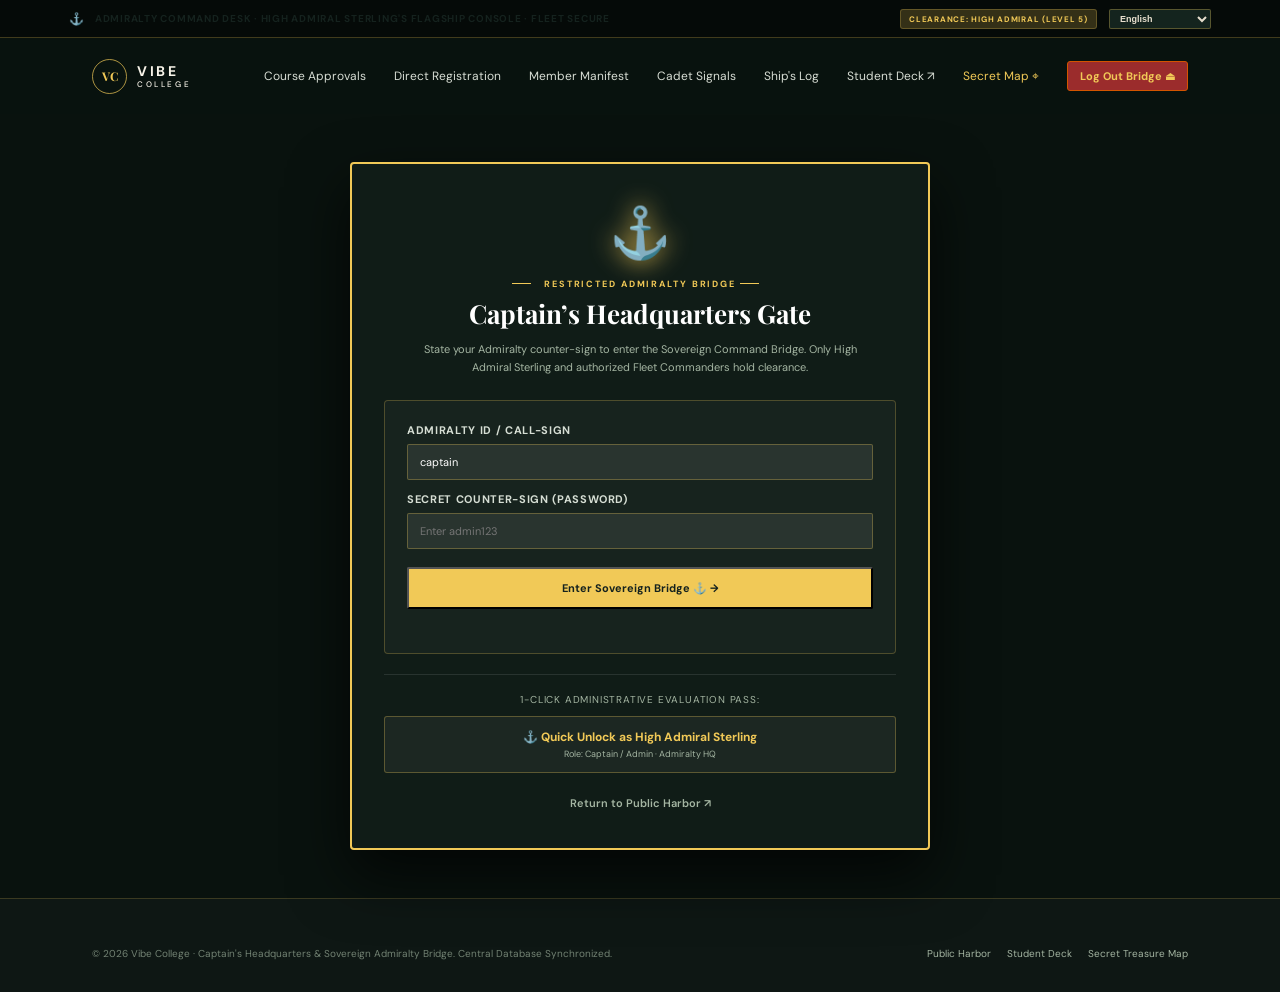
==== commit 4795b689: "feat: seperate containers for each member" ====
--- a/admin.html
+++ b/admin.html
@@ -3,9 +3,12 @@
   <head>
     <meta charset="UTF-8" />
     <meta name="viewport" content="width=device-width, initial-scale=1.0" />
-    <meta name="theme-color" content="#0c1512" />
-    <meta name="description" content="Captain's Headquarters & Command Bridge — Administrative oversight, student query resolution desk, and fleet circulars broadcast station." />
-    <title>Captain's Headquarters (Admin Bridge) — Vibe College</title>
+    <meta name="theme-color" content="#0e1713" />
+    <meta
+      name="description"
+      content="Vibe College Captain's Headquarters — Sovereign Admiralty Bridge, Central Member Database, Course Approval Desk, and Fleet Command."
+    />
+    <title>Captain's Headquarters — Vibe College</title>
     <link rel="preconnect" href="https://fonts.googleapis.com" />
     <link rel="preconnect" href="https://fonts.gstatic.com" crossorigin />
     <link
@@ -15,16 +18,16 @@
     <link rel="stylesheet" href="styles.css" />
     <script src="app.js" defer></script>
   </head>
-  <body style="background: #0d1714; color: #f5eedf;">
-    <!-- TOP ANNOUNCEMENT & LANGUAGE PICKER -->
-    <div class="announcement" style="background: #1a0f08; border-bottom: 2px solid var(--gold); color: #f9e2af;">
+  <body style="background: #09120e; color: #f5eedf;">
+    <!-- TOP ANNOUNCEMENT BANNER -->
+    <div class="announcement" style="background: #050a08; border-bottom: 1px solid rgba(241,201,87,.25);">
       <span class="announcement-icon" aria-hidden="true">⚓</span>
-      <p id="announcement-text">CAPTAIN'S HEADQUARTERS · High Admiralty Command Bridge · Level 5 Sovereign Access</p>
+      <p id="announcement-text">ADMIRALTY COMMAND DESK · High Admiral Sterling's Flagship Console · Fleet Secure</p>
       <div style="margin-left: auto; display: flex; align-items: center; gap: 12px;">
-        <span class="trust-badge" style="background: rgba(241,201,87,.2); color: var(--gold); border-color: var(--gold); font-size: 8px;">
-          Commander: High Admiral Sterling
+        <span class="trust-badge" style="background: rgba(241,201,87,.2); color: var(--gold); font-size: 8px;">
+          CLEARANCE: HIGH ADMIRAL (LEVEL 5)
         </span>
-        <select class="lang-picker-select" id="lang-picker" aria-label="Choose language">
+        <select class="lang-picker-select" id="lang-picker" aria-label="Choose language" style="background: #14241e; color: #e7dfce; border-color: rgba(241,201,87,.3);">
           <option value="en" selected>English</option>
           <option value="pirate">🏴‍☠️ Pirate Speak</option>
           <option value="hi">हिन्दी</option>
@@ -33,19 +36,23 @@
       </div>
     </div>
 
-    <!-- ADMIN HEADER -->
-    <header class="boarding-header">
+    <!-- SITE HEADER -->
+    <header class="site-header" style="background: rgba(9,18,14,.95);">
       <a class="brand" href="index.html" aria-label="Vibe College home">
-        <span class="brand-mark" aria-hidden="true" style="background: var(--gold); color: #0c1512;">VC</span>
-        <span class="brand-name" style="color: #fff;">VIBE <small style="color: var(--gold);">ADMIRALTY HQ</small></span>
+        <span class="brand-mark" aria-hidden="true">VC</span>
+        <span class="brand-name">VIBE <small>COLLEGE</small></span>
       </a>
-      <nav class="main-nav" style="display: flex; gap: 18px; align-items: center;">
-        <a href="#query-desk">Cadet Query Desk</a>
-        <a href="#notice-station">Circulars Dispatch</a>
-        <a href="#fleet-ops">Fleet Overview</a>
-        <a href="map.html" style="color: var(--gold); font-weight: 700;">Secret Treasure Map ⌖</a>
-        <a href="student.html">View Student Deck ↗</a>
-        <a href="index.html">Public Harbor ↗</a>
+      <button class="menu-toggle" aria-label="Open navigation" aria-expanded="false">
+        <span></span><span></span>
+      </button>
+      <nav class="main-nav" aria-label="Admin navigation">
+        <a href="#course-approval-desk">Course Approvals</a>
+        <a href="#direct-course-registration">Direct Registration</a>
+        <a href="#member-directory">Member Manifest</a>
+        <a href="#query-desk">Cadet Signals</a>
+        <a href="#notice-station">Ship's Log</a>
+        <a href="student.html">Student Deck ↗</a>
+        <a href="map.html" style="color: var(--gold);">Secret Map ⌖</a>
         <button class="nav-portal-btn" id="btn-admin-logout" type="button" style="background: #9b2c2c; border-color: #d35400;">
           Log Out Bridge ⏏
         </button>
@@ -53,193 +60,425 @@
     </header>
 
     <main>
-      <!-- COMMAND BRIDGE HERO BANNER -->
-      <section class="admin-bridge-hero">
-        <div style="max-width: 1140px; margin: 0 auto; display: flex; justify-content: space-between; align-items: center; flex-wrap: wrap; gap: 20px;">
-          <div style="display: flex; align-items: center; gap: 20px;">
-            <div style="width: 64px; height: 64px; border-radius: 50%; border: 2px solid var(--gold); overflow: hidden; background: #26160c;">
-              <img src="assets/principal_sterling.jpg" alt="High Admiral Sterling" style="width: 100%; height: 100%; object-fit: cover;" />
-            </div>
-            <div>
-              <p class="eyebrow" style="color: var(--gold); margin: 0 0 2px;"><span></span> SOVEREIGN QUARTERS · HIGH ADMIRAL</p>
-              <h1 style="font-family: var(--serif); font-size: 32px; margin: 0; color: #fff;">
-                Captain's Command Bridge
-              </h1>
-              <p style="margin: 4px 0 0; font-size: 11px; color: #a4b5a2;">
-                Flagship HMS Discovery · Coordinates: 12° 34' N, 56° 78' W · Administrative Bridge Console
-              </p>
-            </div>
-          </div>
-          <div style="display: flex; gap: 10px;">
-            <button class="button button-gold" id="btn-alert-fleet" type="button">📢 Broadcast Fleet Alarm</button>
-            <button class="button button-dark" id="btn-sound-quarters" type="button">🔔 Sound General Quarters</button>
-          </div>
+      <!-- ============================================================== -->
+      <!-- 1. ADMIRALTY SECURITY GATE (SHOWN IF NOT AUTHENTICATED AS ADMIN)-->
+      <!-- ============================================================== -->
+      <section class="admin-auth-card" id="admin-auth-gate" style="display: none;">
+        <div class="gate-icon" aria-hidden="true">⚓</div>
+        <p class="eyebrow" style="color: var(--gold); justify-content: center; margin-bottom: 6px;">
+          <span></span> RESTRICTED ADMIRALTY BRIDGE <span></span>
+        </p>
+        <h1 style="font-family: var(--serif); font-size: 26px; color: #fff; margin: 0 0 10px;">
+          Captain’s Headquarters Gate
+        </h1>
+        <p style="font-size: 11px; color: #a4b5a2; line-height: 1.6; margin: 0 auto 24px; max-width: 440px;">
+          State your Admiralty counter-sign to enter the Sovereign Command Bridge. Only High Admiral Sterling and authorized Fleet Commanders hold clearance.
+        </p>
+
+        <form id="admin-gate-login-form" style="background: rgba(255,255,255,.03); border: 1px solid rgba(241,201,87,.25); border-radius: 4px; padding: 22px; text-align: left; margin-bottom: 20px;">
+          <div class="bottle-field" style="margin-bottom: 12px;">
+            <label for="admin-login-id" style="color: #d6ded4; font-size: 11px;">Admiralty ID / Call-Sign</label>
+            <input type="text" id="admin-login-id" value="captain" required style="background: rgba(255,255,255,.08); border-color: rgba(241,201,87,.3); color: #fff;" />
+          </div>
+          <div class="bottle-field" style="margin-bottom: 18px;">
+            <label for="admin-login-key" style="color: #d6ded4; font-size: 11px;">Secret Counter-Sign (Password)</label>
+            <input type="password" id="admin-login-key" placeholder="Enter admin123" required style="background: rgba(255,255,255,.08); border-color: rgba(241,201,87,.3); color: #fff;" />
+          </div>
+          <button class="button button-gold" style="width: 100%; min-height: 42px; font-size: 11px;" type="submit">
+            <span>Enter Sovereign Bridge ⚓ →</span>
+          </button>
+          <p class="search-error" id="admin-gate-error" style="margin-top: 8px; color: #ff6b81; font-size: 10px;"></p>
+        </form>
+
+        <div style="border-top: 1px solid rgba(255,255,255,.1); padding-top: 18px;">
+          <p style="font-size: 10px; color: #a4b5a2; margin-bottom: 10px; text-transform: uppercase; letter-spacing: .08em;">
+            1-Click Administrative Evaluation Pass:
+          </p>
+          <button class="quick-auth-btn" id="btn-quick-admin-unlock" type="button" style="width: 100%; text-align: center;">
+            <strong>⚓ Quick Unlock as High Admiral Sterling</strong>
+            <small>Role: Captain / Admin · Admiralty HQ</small>
+          </button>
         </div>
 
-        <div class="admin-stat-bar" style="margin-top: 32px;">
-          <div class="res-stat-card">
-            <strong>2,418</strong>
-            <span>Active Enlisted Cadets</span>
-          </div>
-          <div class="res-stat-card">
-            <strong id="admin-pending-count" style="color: #ff6b81;">2</strong>
-            <span>Pending Cadet Queries</span>
-          </div>
-          <div class="res-stat-card">
-            <strong>142</strong>
-            <span>Faculty Navigators</span>
-          </div>
-          <div class="res-stat-card">
-            <strong>₹18.4 Cr</strong>
-            <span>Active Research Grants</span>
-          </div>
+        <div style="margin-top: 18px;">
+          <a href="index.html" class="text-link" style="color: #a4b5a2; font-size: 11px;">Return to Public Harbor ↗</a>
         </div>
       </section>
 
       <!-- ============================================================== -->
-      <!-- SECTION 1: CADET PETITIONS & QUERY COMMAND DESK                -->
+      <!-- 2. MAIN ADMIRALTY BRIDGE CONTENT (SHOWN WHEN LOGGED IN)         -->
       <!-- ============================================================== -->
-      <section style="padding: 40px 6%; max-width: 1140px; margin: 0 auto;" id="query-desk">
-        <div class="admin-desk-card">
-          <div style="display: flex; justify-content: space-between; align-items: center; border-bottom: 1px solid rgba(241,201,87,.25); padding-bottom: 16px; margin-bottom: 20px;">
-            <div>
-              <p class="eyebrow" style="color: var(--gold); margin: 0 0 2px;"><span></span> CADET SIGNALS · TWO-WAY DESK</p>
-              <h2 style="font-family: var(--serif); font-size: 24px; margin: 0; color: #fff;">
-                Cadet Petition Resolution Desk
-              </h2>
-            </div>
-            <div style="display: flex; gap: 8px;">
-              <button class="button button-gold" id="btn-filter-all-queries" style="padding: 6px 12px; font-size: 10px;" type="button">All Signals</button>
-              <button class="button button-dark" id="btn-filter-pending-queries" style="padding: 6px 12px; font-size: 10px;" type="button">Pending Only</button>
-            </div>
-          </div>
-
-          <p style="font-size: 11px; color: #a4b5a2; margin: 0 0 18px; line-height: 1.6;">
-            Review direct petitions dispatched from the Pirate Student Deck. Type your official High Admiral Order below any query to transmit your decision straight back to the cadet's console.
-          </p>
-
-          <div id="admin-queries-container">
-            <!-- Dynamically populated from localStorage vc_queries -->
-          </div>
+      <div id="admin-bridge-content" style="display: none;">
+        
+        <!-- COMMAND BRIDGE HERO BANNER -->
+        <section class="admin-bridge-hero">
+          <div style="max-width: 1140px; margin: 0 auto; display: flex; justify-content: space-between; align-items: center; flex-wrap: wrap; gap: 20px;">
+            <div style="display: flex; align-items: center; gap: 20px;">
+              <div style="width: 64px; height: 64px; border-radius: 50%; border: 2px solid var(--gold); overflow: hidden; background: #26160c;">
+                <img src="assets/principal_sterling.jpg" alt="High Admiral Sterling" style="width: 100%; height: 100%; object-fit: cover;" />
+              </div>
+              <div>
+                <p class="eyebrow" style="color: var(--gold); margin: 0 0 2px;"><span></span> SOVEREIGN QUARTERS · HIGH ADMIRAL</p>
+                <h1 style="font-family: var(--serif); font-size: 32px; margin: 0; color: #fff;">
+                  Captain's Command Bridge
+                </h1>
+                <p style="margin: 4px 0 0; font-size: 11px; color: #a4b5a2;">
+                  Flagship HMS Discovery · Coordinates: 12° 34' N, 56° 78' W · Administrative Bridge Console
+                </p>
+              </div>
+            </div>
+            <div style="display: flex; gap: 10px;">
+              <button class="button button-gold" id="btn-alert-fleet" type="button">📢 Broadcast Fleet Alarm</button>
+              <button class="button button-dark" id="btn-sound-quarters" type="button">🔔 Sound General Quarters</button>
+            </div>
+          </div>
+
+          <div class="admin-stat-bar" style="margin-top: 32px;">
+            <div class="res-stat-card">
+              <strong id="stat-total-cadets">2,418</strong>
+              <span>Central Manifest Cadets</span>
+            </div>
+            <div class="res-stat-card">
+              <strong id="stat-pending-enrollments" style="color: var(--gold);">3</strong>
+              <span>Pending Course Berths</span>
+            </div>
+            <div class="res-stat-card">
+              <strong id="admin-pending-count" style="color: #ff6b81;">2</strong>
+              <span>Pending Cadet Queries</span>
+            </div>
+            <div class="res-stat-card">
+              <strong id="stat-active-courses">6</strong>
+              <span>Registered Fleet Subjects</span>
+            </div>
+          </div>
+        </section>
+
+        <!-- ============================================================== -->
+        <!-- SECTION 1: COURSE BERTH ENROLLMENT APPROVAL DESK               -->
+        <!-- ============================================================== -->
+        <section style="padding: 40px 6% 20px; max-width: 1140px; margin: 0 auto;" id="course-approval-desk">
+          <div class="admin-desk-card">
+            <div style="display: flex; justify-content: space-between; align-items: center; border-bottom: 1px solid rgba(241,201,87,.25); padding-bottom: 16px; margin-bottom: 20px;">
+              <div>
+                <p class="eyebrow" style="color: var(--gold); margin: 0 0 2px;"><span></span> ACADEMIC REGISTRATION · APPROVAL DESK</p>
+                <h2 style="font-family: var(--serif); font-size: 24px; margin: 0; color: #fff;">
+                  Cadet Subject & Course Enrollment Approvals
+                </h2>
+              </div>
+              <div style="display: flex; gap: 8px;">
+                <button class="button button-gold" id="btn-filter-pending-enrollments" style="padding: 6px 12px; font-size: 10px;" type="button">Pending Approvals Only</button>
+                <button class="button button-dark" id="btn-filter-all-enrollments" style="padding: 6px 12px; font-size: 10px;" type="button">All Course Records</button>
+              </div>
+            </div>
+
+            <p style="font-size: 11px; color: #a4b5a2; margin: 0 0 18px; line-height: 1.6;">
+              Review elective and core subject berth applications submitted from the Student Deck. Approving an application officially registers the subject into the central database and updates the cadet's academic record.
+            </p>
+
+            <div id="admin-enrollments-container">
+              <!-- Dynamically populated from localStorage vc_enrollments_db -->
+            </div>
+          </div>
+        </section>
+
+        <!-- ============================================================== -->
+        <!-- SECTION 2: DIRECT CADET COURSE REGISTRATION TOOL               -->
+        <!-- ============================================================== -->
+        <section style="padding: 0 6% 30px; max-width: 1140px; margin: 0 auto;" id="direct-course-registration">
+          <div class="admin-desk-card">
+            <div style="display: flex; justify-content: space-between; align-items: center; border-bottom: 1px solid rgba(241,201,87,.25); padding-bottom: 14px; margin-bottom: 18px;">
+              <div>
+                <p class="eyebrow" style="color: var(--gold); margin: 0 0 2px;"><span></span> DIRECT ADMISSION · ADMIRALTY OVERRIDE</p>
+                <h2 style="font-family: var(--serif); font-size: 22px; margin: 0; color: #fff;">
+                  Directly Register Cadet into Course
+                </h2>
+              </div>
+              <span class="trust-badge" style="background: rgba(241,201,87,.15); color: var(--gold); font-size: 9px;">
+                Instant Admiralty Endorsement
+              </span>
+            </div>
+
+            <p style="font-size: 11px; color: #a4b5a2; margin: 0 0 16px;">
+              Admiralty authority to immediately enroll any cadet into any fleet subject without requiring a student application form.
+            </p>
+
+            <form id="direct-reg-form" style="display: grid; grid-template-columns: repeat(auto-fit, minmax(220px, 1fr)) auto; gap: 14px; align-items: flex-end;">
+              <div class="bottle-field">
+                <label for="direct-reg-cadet" style="color: #d6ded4; font-size: 11px;">Select Cadet from Manifest</label>
+                <select id="direct-reg-cadet" style="background: #14241e; border-color: rgba(241,201,87,.3); color: #fff; width: 100%;">
+                  <!-- Populated from vc_members_db -->
+                </select>
+              </div>
+              <div class="bottle-field">
+                <label for="direct-reg-course" style="color: #d6ded4; font-size: 11px;">Select Fleet Subject / Course</label>
+                <select id="direct-reg-course" style="background: #14241e; border-color: rgba(241,201,87,.3); color: #fff; width: 100%;">
+                  <!-- Populated from vc_courses_db -->
+                </select>
+              </div>
+              <div class="bottle-field">
+                <label for="direct-reg-term" style="color: #d6ded4; font-size: 11px;">Academic Voyage Term</label>
+                <select id="direct-reg-term" style="background: #14241e; border-color: rgba(241,201,87,.3); color: #fff; width: 100%;">
+                  <option value="Term 2026-27 (Autumn)">Term 2026-27 (Autumn)</option>
+                  <option value="Term 2026-27 (Spring)">Term 2026-27 (Spring)</option>
+                </select>
+              </div>
+              <div>
+                <button class="button button-gold" style="min-height: 40px; font-size: 11px; white-space: nowrap;" type="submit">
+                  <span>⚓ Register & Approve Berth →</span>
+                </button>
+              </div>
+            </form>
+            <div class="bottle-success-notice" id="direct-reg-success" style="margin-top: 14px;">
+              <h4>✦ Cadet Officially Registered in Course! ✦</h4>
+              <p id="direct-reg-success-msg">The subject berth has been assigned and updated in the student's Shipmate Deck.</p>
+            </div>
+          </div>
+        </section>
+
+        <!-- ============================================================== -->
+        <!-- SECTION 3: CENTRAL MEMBER DIRECTORY & MANIFEST EXPLORER         -->
+        <!-- ============================================================== -->
+        <section style="padding: 0 6% 30px; max-width: 1140px; margin: 0 auto;" id="member-directory">
+          <div class="admin-desk-card">
+            <div style="display: flex; justify-content: space-between; align-items: center; border-bottom: 1px solid rgba(241,201,87,.25); padding-bottom: 16px; margin-bottom: 20px; flex-wrap: wrap; gap: 12px;">
+              <div>
+                <p class="eyebrow" style="color: var(--gold); margin: 0 0 2px;"><span></span> CENTRAL FLEET DATABASE · CREW MANIFEST</p>
+                <h2 style="font-family: var(--serif); font-size: 24px; margin: 0; color: #fff;">
+                  Central Member Directory & Crew Manifest
+                </h2>
+              </div>
+              <div style="display: flex; gap: 10px; align-items: center;">
+                <input type="search" id="member-search-input" placeholder="Search by name, roll, or branch..." style="background: rgba(255,255,255,.08); border: 1px solid rgba(241,201,87,.3); color: #fff; padding: 6px 12px; font-size: 11px; border-radius: 3px; min-width: 200px;" />
+                <button class="button button-gold" id="btn-open-enlist-modal" style="padding: 6px 14px; font-size: 10px;" type="button">
+                  + Enlist New Cadet
+                </button>
+              </div>
+            </div>
+
+            <div style="overflow-x: auto;">
+              <table class="admin-table" id="member-manifest-table">
+                <thead>
+                  <tr>
+                    <th>Crew Member</th>
+                    <th>Roll / Staff ID</th>
+                    <th>Station / Role</th>
+                    <th>Program / Department</th>
+                    <th>Enrolled Subjects</th>
+                    <th>Status</th>
+                    <th>Actions</th>
+                  </tr>
+                </thead>
+                <tbody id="member-manifest-tbody">
+                  <!-- Dynamically populated from localStorage vc_members_db -->
+                </tbody>
+              </table>
+            </div>
+          </div>
+        </section>
+
+        <!-- ============================================================== -->
+        <!-- SECTION 4: CADET PETITIONS & QUERY COMMAND DESK                -->
+        <!-- ============================================================== -->
+        <section style="padding: 0 6% 30px; max-width: 1140px; margin: 0 auto;" id="query-desk">
+          <div class="admin-desk-card">
+            <div style="display: flex; justify-content: space-between; align-items: center; border-bottom: 1px solid rgba(241,201,87,.25); padding-bottom: 16px; margin-bottom: 20px;">
+              <div>
+                <p class="eyebrow" style="color: var(--gold); margin: 0 0 2px;"><span></span> CADET SIGNALS · TWO-WAY DESK</p>
+                <h2 style="font-family: var(--serif); font-size: 24px; margin: 0; color: #fff;">
+                  Cadet Petition Resolution Desk
+                </h2>
+              </div>
+              <div style="display: flex; gap: 8px;">
+                <button class="button button-gold" id="btn-filter-all-queries" style="padding: 6px 12px; font-size: 10px;" type="button">All Signals</button>
+                <button class="button button-dark" id="btn-filter-pending-queries" style="padding: 6px 12px; font-size: 10px;" type="button">Pending Only</button>
+              </div>
+            </div>
+
+            <p style="font-size: 11px; color: #a4b5a2; margin: 0 0 18px; line-height: 1.6;">
+              Review direct petitions dispatched from the Pirate Student Deck. Type your official High Admiral Order below any query to transmit your decision straight back to the cadet's console.
+            </p>
+
+            <div id="admin-queries-container">
+              <!-- Dynamically populated from localStorage vc_queries -->
+            </div>
+          </div>
+        </section>
+
+        <!-- ============================================================== -->
+        <!-- SECTION 5: SHIP'S LOG CIRCULARS BROADCAST STATION              -->
+        <!-- ============================================================== -->
+        <section style="padding: 0 6% 40px; max-width: 1140px; margin: 0 auto;" id="notice-station">
+          <div class="admin-desk-card">
+            <div style="display: flex; justify-content: space-between; align-items: center; border-bottom: 1px solid rgba(241,201,87,.25); padding-bottom: 14px; margin-bottom: 20px;">
+              <div>
+                <p class="eyebrow" style="color: var(--gold); margin: 0 0 2px;"><span></span> SHIP'S LOG · FLEET BROADCAST</p>
+                <h2 style="font-family: var(--serif); font-size: 24px; margin: 0; color: #fff;">
+                  Publish Official Circular to Ship’s Log
+                </h2>
+              </div>
+              <span class="trust-badge" style="background: rgba(241,201,87,.15); color: var(--gold); font-size: 9px;">
+                Transmits to All Cadet Screens
+              </span>
+            </div>
+
+            <form id="admin-broadcast-form">
+              <div class="bottle-form-row">
+                <div class="bottle-field">
+                  <label for="notice-title" style="color: #d6ded4; font-size: 11px;">Circular Title / Heading</label>
+                  <input type="text" id="notice-title" placeholder="E.g. Schedule for Annual Hack-the-Armada Regatta 2026" required style="background: rgba(255,255,255,.08); border-color: rgba(241,201,87,.3); color: #fff;" />
+                </div>
+                <div class="bottle-field">
+                  <label for="notice-dept" style="color: #d6ded4; font-size: 11px;">Issuing Harbor Department</label>
+                  <input type="text" id="notice-dept" value="Office of the High Admiral & Controller of Examinations" required style="background: rgba(255,255,255,.08); border-color: rgba(241,201,87,.3); color: #fff;" />
+                </div>
+              </div>
+              <div class="bottle-form-row">
+                <div class="bottle-field">
+                  <label for="notice-category" style="color: #d6ded4; font-size: 11px;">Category Tag</label>
+                  <select id="notice-category" style="background: #14241e; border-color: rgba(241,201,87,.3); color: #fff;">
+                    <option value="Urgent Circular">Urgent Circular (Red Alert)</option>
+                    <option value="Academic Notice" selected>Academic Notice</option>
+                    <option value="Regatta & Drills">Regatta & Drills</option>
+                    <option value="Hostel & Harbor">Hostel & Harbor Life</option>
+                  </select>
+                </div>
+                <div class="bottle-field">
+                  <label for="notice-date" style="color: #d6ded4; font-size: 11px;">Dispatch Date</label>
+                  <input type="text" id="notice-date" value="09 Oct 2026" required style="background: rgba(255,255,255,.08); border-color: rgba(241,201,87,.3); color: #fff;" />
+                </div>
+              </div>
+              <div class="bottle-field" style="margin-bottom: 18px;">
+                <label for="notice-content" style="color: #d6ded4; font-size: 11px;">Circular Decree Body</label>
+                <textarea id="notice-content" rows="3" placeholder="Enter decree details, deadlines, and instructions for all hands on deck..." required style="background: rgba(255,255,255,.08); border-color: rgba(241,201,87,.3); color: #fff;"></textarea>
+              </div>
+              <button class="button button-gold" style="min-height: 42px; font-size: 11px;" type="submit">
+                <span>📢 Transmit Decree to Ship's Log →</span>
+              </button>
+            </form>
+            <div class="bottle-success-notice" id="broadcast-success">
+              <h4>✦ Decree Transmitted to the Ship's Log! ✦</h4>
+              <p>Your circular has been recorded into the admiralty ledger and is now visible on the Student Portal feed.</p>
+            </div>
+          </div>
+        </section>
+
+        <!-- ============================================================== -->
+        <!-- SECTION 6: FLEET OPERATIONS & APPLICATIONS QUEUE               -->
+        <!-- ============================================================== -->
+        <section style="padding: 0 6% 60px; max-width: 1140px; margin: 0 auto;" id="fleet-ops">
+          <div style="display: grid; grid-template-columns: 1fr 1fr; gap: 24px;" class="calc-grid">
+            <div class="admin-desk-card">
+              <h3 style="font-family: var(--serif); font-size: 18px; margin: 0 0 12px; color: var(--gold);">
+                Enlistment Dossiers Queue
+              </h3>
+              <p style="font-size: 10px; color: #a4b5a2; margin: 0 0 14px;">Recent candidate applications under review for 2026-27 admission.</p>
+              <div style="display: grid; gap: 8px;">
+                <div style="padding: 10px; background: rgba(255,255,255,.03); border: 1px solid rgba(255,255,255,.08); border-radius: 2px; display: flex; justify-content: space-between; align-items: center;">
+                  <div>
+                    <strong style="font-size: 11px; color: #fff;">Jennifer Hawk (#VC-2027-APP-9182)</strong>
+                    <small style="display: block; font-size: 9px; color: #a4b5a2;">B.Tech Science & Tech · VIBE-SAT Score: 94th Percentile</small>
+                  </div>
+                  <span class="trust-badge" style="background: rgba(46,125,50,.2); color: #81c784;">PROVISIONAL ADMIT</span>
+                </div>
+                <div style="padding: 10px; background: rgba(255,255,255,.03); border: 1px solid rgba(255,255,255,.08); border-radius: 2px; display: flex; justify-content: space-between; align-items: center;">
+                  <div>
+                    <strong style="font-size: 11px; color: #fff;">David Sterling (#VC-2027-APP-8841)</strong>
+                    <small style="display: block; font-size: 9px; color: #a4b5a2;">B.B.A. Maritime Commerce · 12th Board: 91.2%</small>
+                  </div>
+                  <span class="trust-badge" style="background: rgba(241,201,87,.2); color: var(--gold);">UNDER REVIEW</span>
+                </div>
+              </div>
+            </div>
+
+            <div class="admin-desk-card">
+              <h3 style="font-family: var(--serif); font-size: 18px; margin: 0 0 12px; color: var(--gold);">
+                Faculty Berth Vacancies & Applications
+              </h3>
+              <p style="font-size: 10px; color: #a4b5a2; margin: 0 0 14px;">Scholarly credentials submitted for academic berths.</p>
+              <div style="display: grid; gap: 8px;">
+                <div style="padding: 10px; background: rgba(255,255,255,.03); border: 1px solid rgba(255,255,255,.08); border-radius: 2px; display: flex; justify-content: space-between; align-items: center;">
+                  <div>
+                    <strong style="font-size: 11px; color: #fff;">Dr. Nathan Ross, Ph.D. Imperial</strong>
+                    <small style="display: block; font-size: 9px; color: #a4b5a2;">Applied for: Professor in Autonomous Maritime AI</small>
+                  </div>
+                  <span class="trust-badge" style="background: rgba(46,125,50,.2); color: #81c784;">INVITED TO COLLOQUIUM</span>
+                </div>
+                <div style="padding: 10px; background: rgba(255,255,255,.03); border: 1px solid rgba(255,255,255,.08); border-radius: 2px; display: flex; justify-content: space-between; align-items: center;">
+                  <div>
+                    <strong style="font-size: 11px; color: #fff;">Dr. Serena Hayes, Ph.D. Scripps</strong>
+                    <small style="display: block; font-size: 9px; color: #a4b5a2;">Applied for: Senior Research Scientist in Ocean Climate</small>
+                  </div>
+                  <span class="trust-badge" style="background: rgba(241,201,87,.2); color: var(--gold);">DOSSIER SCREENING</span>
+                </div>
+              </div>
+            </div>
+          </div>
+        </section>
+
+      </div>
+    </main>
+
+    <!-- ENLIST NEW CADET MODAL -->
+    <div class="modal-backdrop" id="enlist-cadet-modal" role="dialog" aria-modal="true" aria-labelledby="enlist-modal-title">
+      <div class="modal-card" style="background: #14241e; border: 2px solid var(--gold); color: #f5eedf; max-width: 520px;">
+        <div class="modal-head">
+          <div style="display: flex; align-items: center; gap: 10px;">
+            <span style="font-size: 22px;">📜</span>
+            <h3 id="enlist-modal-title" style="margin: 0; font-family: var(--serif); font-size: 18px; color: var(--gold);">
+              Enlist New Cadet to Central Manifest
+            </h3>
+          </div>
+          <button class="modal-close" data-close-modal="enlist-cadet-modal" type="button" aria-label="Close modal" style="color: #f5eedf;">×</button>
         </div>
-      </section>
-
-      <!-- ============================================================== -->
-      <!-- SECTION 2: SHIP'S LOG CIRCULARS BROADCAST STATION              -->
-      <!-- ============================================================== -->
-      <section style="padding: 0 6% 40px; max-width: 1140px; margin: 0 auto;" id="notice-station">
-        <div class="admin-desk-card">
-          <div style="display: flex; justify-content: space-between; align-items: center; border-bottom: 1px solid rgba(241,201,87,.25); padding-bottom: 14px; margin-bottom: 20px;">
-            <div>
-              <p class="eyebrow" style="color: var(--gold); margin: 0 0 2px;"><span></span> SHIP'S LOG · FLEET BROADCAST</p>
-              <h2 style="font-family: var(--serif); font-size: 24px; margin: 0; color: #fff;">
-                Publish Official Circular to Ship’s Log
-              </h2>
-            </div>
-            <span class="trust-badge" style="background: rgba(241,201,87,.15); color: var(--gold); font-size: 9px;">
-              Transmits to All Cadet Screens
-            </span>
-          </div>
-
-          <form id="admin-broadcast-form">
-            <div class="bottle-form-row">
-              <div class="bottle-field">
-                <label for="notice-title" style="color: #d6ded4; font-size: 11px;">Circular Title / Heading</label>
-                <input type="text" id="notice-title" placeholder="E.g. Schedule for Annual Hack-the-Armada Regatta 2026" required style="background: rgba(255,255,255,.08); border-color: rgba(241,201,87,.3); color: #fff;" />
-              </div>
-              <div class="bottle-field">
-                <label for="notice-dept" style="color: #d6ded4; font-size: 11px;">Issuing Harbor Department</label>
-                <input type="text" id="notice-dept" value="Office of the High Admiral & Controller of Examinations" required style="background: rgba(255,255,255,.08); border-color: rgba(241,201,87,.3); color: #fff;" />
-              </div>
-            </div>
-            <div class="bottle-form-row">
-              <div class="bottle-field">
-                <label for="notice-category" style="color: #d6ded4; font-size: 11px;">Category Tag</label>
-                <select id="notice-category" style="background: #14241e; border-color: rgba(241,201,87,.3); color: #fff;">
-                  <option value="Urgent Circular">Urgent Circular (Red Alert)</option>
-                  <option value="Academic Notice" selected>Academic Notice</option>
-                  <option value="Regatta & Drills">Regatta & Drills</option>
-                  <option value="Hostel & Harbor">Hostel & Harbor Life</option>
+        <div class="modal-body" style="padding: 20px;">
+          <form id="enlist-cadet-form">
+            <div class="bottle-field" style="margin-bottom: 12px;">
+              <label for="new-cadet-name" style="color: #d6ded4; font-size: 11px;">Cadet Full Name</label>
+              <input type="text" id="new-cadet-name" placeholder="E.g. Morgan Drake" required style="background: rgba(255,255,255,.08); border-color: rgba(241,201,87,.3); color: #fff;" />
+            </div>
+            <div class="bottle-form-row" style="margin-bottom: 12px;">
+              <div class="bottle-field">
+                <label for="new-cadet-roll" style="color: #d6ded4; font-size: 11px;">Roll Number</label>
+                <input type="text" id="new-cadet-roll" placeholder="E.g. VC-2024-TECH-088" required style="background: rgba(255,255,255,.08); border-color: rgba(241,201,87,.3); color: #fff;" />
+              </div>
+              <div class="bottle-field">
+                <label for="new-cadet-rank" style="color: #d6ded4; font-size: 11px;">Rank / Station</label>
+                <select id="new-cadet-rank" style="background: #0d1b15; border-color: rgba(241,201,87,.3); color: #fff;">
+                  <option value="Cadet Midshipman">Cadet Midshipman</option>
+                  <option value="Quartermaster">Quartermaster</option>
+                  <option value="First Mate">First Mate</option>
+                  <option value="Boatswain">Boatswain</option>
                 </select>
               </div>
-              <div class="bottle-field">
-                <label for="notice-date" style="color: #d6ded4; font-size: 11px;">Dispatch Date</label>
-                <input type="text" id="notice-date" value="09 Oct 2026" required style="background: rgba(255,255,255,.08); border-color: rgba(241,201,87,.3); color: #fff;" />
-              </div>
-            </div>
-            <div class="bottle-field" style="margin-bottom: 18px;">
-              <label for="notice-content" style="color: #d6ded4; font-size: 11px;">Circular Decree Body</label>
-              <textarea id="notice-content" rows="3" placeholder="Enter decree details, deadlines, and instructions for all hands on deck..." required style="background: rgba(255,255,255,.08); border-color: rgba(241,201,87,.3); color: #fff;"></textarea>
-            </div>
-            <button class="button button-gold" style="min-height: 42px; font-size: 11px;" type="submit">
-              <span>📢 Transmit Decree to Ship's Log →</span>
+            </div>
+            <div class="bottle-form-row" style="margin-bottom: 18px;">
+              <div class="bottle-field">
+                <label for="new-cadet-prog" style="color: #d6ded4; font-size: 11px;">Academic Program</label>
+                <select id="new-cadet-prog" style="background: #0d1b15; border-color: rgba(241,201,87,.3); color: #fff;">
+                  <option value="B.Tech Computer Science & Maritime AI">B.Tech CS & Maritime AI</option>
+                  <option value="B.Tech Subsea Robotics & Automation">B.Tech Subsea Robotics</option>
+                  <option value="B.Sc Celestial Astrogation">B.Sc Celestial Astrogation</option>
+                  <option value="B.B.A. Maritime Commerce & Logistics">B.B.A. Maritime Commerce</option>
+                  <option value="B.Des Naval Architecture & Design">B.Des Naval Architecture</option>
+                </select>
+              </div>
+              <div class="bottle-field">
+                <label for="new-cadet-email" style="color: #d6ded4; font-size: 11px;">Fleet Pigeon Email</label>
+                <input type="email" id="new-cadet-email" placeholder="cadet@vibe.edu" required style="background: rgba(255,255,255,.08); border-color: rgba(241,201,87,.3); color: #fff;" />
+              </div>
+            </div>
+            <button class="button button-gold" style="width: 100%; min-height: 42px; font-size: 11px;" type="submit">
+              <span>⚓ Seal Enlistment into Fleet Manifest →</span>
             </button>
           </form>
-          <div class="bottle-success-notice" id="broadcast-success">
-            <h4>✦ Decree Transmitted to the Ship's Log! ✦</h4>
-            <p>Your circular has been recorded into the admiralty ledger and is now visible on the Student Portal feed.</p>
-          </div>
         </div>
-      </section>
-
-      <!-- ============================================================== -->
-      <!-- SECTION 3: FLEET OPERATIONS & APPLICATIONS QUEUE               -->
-      <!-- ============================================================== -->
-      <section style="padding: 0 6% 60px; max-width: 1140px; margin: 0 auto;" id="fleet-ops">
-        <div style="display: grid; grid-template-columns: 1fr 1fr; gap: 24px;" class="calc-grid">
-          <div class="admin-desk-card">
-            <h3 style="font-family: var(--serif); font-size: 18px; margin: 0 0 12px; color: var(--gold);">
-              Enlistment Dossiers Queue
-            </h3>
-            <p style="font-size: 10px; color: #a4b5a2; margin: 0 0 14px;">Recent candidate applications under review for 2026-27 admission.</p>
-            <div style="display: grid; gap: 8px;">
-              <div style="padding: 10px; background: rgba(255,255,255,.03); border: 1px solid rgba(255,255,255,.08); border-radius: 2px; display: flex; justify-content: space-between; align-items: center;">
-                <div>
-                  <strong style="font-size: 11px; color: #fff;">Jennifer Hawk (#VC-2027-APP-9182)</strong>
-                  <small style="display: block; font-size: 9px; color: #a4b5a2;">B.Tech Science & Tech · VIBE-SAT Score: 94th Percentile</small>
-                </div>
-                <span class="trust-badge" style="background: rgba(46,125,50,.2); color: #81c784;">PROVISIONAL ADMIT</span>
-              </div>
-              <div style="padding: 10px; background: rgba(255,255,255,.03); border: 1px solid rgba(255,255,255,.08); border-radius: 2px; display: flex; justify-content: space-between; align-items: center;">
-                <div>
-                  <strong style="font-size: 11px; color: #fff;">David Sterling (#VC-2027-APP-8841)</strong>
-                  <small style="display: block; font-size: 9px; color: #a4b5a2;">B.B.A. Maritime Commerce · 12th Board: 91.2%</small>
-                </div>
-                <span class="trust-badge" style="background: rgba(241,201,87,.2); color: var(--gold);">UNDER REVIEW</span>
-              </div>
-            </div>
-          </div>
-
-          <div class="admin-desk-card">
-            <h3 style="font-family: var(--serif); font-size: 18px; margin: 0 0 12px; color: var(--gold);">
-              Faculty Berth Vacancies & Applications
-            </h3>
-            <p style="font-size: 10px; color: #a4b5a2; margin: 0 0 14px;">Scholarly credentials submitted for academic berths.</p>
-            <div style="display: grid; gap: 8px;">
-              <div style="padding: 10px; background: rgba(255,255,255,.03); border: 1px solid rgba(255,255,255,.08); border-radius: 2px; display: flex; justify-content: space-between; align-items: center;">
-                <div>
-                  <strong style="font-size: 11px; color: #fff;">Dr. Nathan Ross, Ph.D. Imperial</strong>
-                  <small style="display: block; font-size: 9px; color: #a4b5a2;">Applied for: Professor in Autonomous Maritime AI</small>
-                </div>
-                <span class="trust-badge" style="background: rgba(46,125,50,.2); color: #81c784;">INVITED TO COLLOQUIUM</span>
-              </div>
-              <div style="padding: 10px; background: rgba(255,255,255,.03); border: 1px solid rgba(255,255,255,.08); border-radius: 2px; display: flex; justify-content: space-between; align-items: center;">
-                <div>
-                  <strong style="font-size: 11px; color: #fff;">Dr. Serena Hayes, Ph.D. Scripps</strong>
-                  <small style="display: block; font-size: 9px; color: #a4b5a2;">Applied for: Senior Research Scientist in Ocean Climate</small>
-                </div>
-                <span class="trust-badge" style="background: rgba(241,201,87,.2); color: var(--gold);">DOSSIER SCREENING</span>
-              </div>
-            </div>
-          </div>
-        </div>
-      </section>
-    </main>
+      </div>
+    </div>
 
     <!-- FOOTER -->
-    <footer class="site-footer">
+    <footer class="site-footer" style="border-top: 1px solid rgba(241,201,87,.2);">
       <div style="max-width: 1140px; margin: 0 auto; display: flex; justify-content: space-between; align-items: center; flex-wrap: wrap; gap: 14px; font-size: 10px; color: #728273;">
-        <span>© 2026 Vibe College · Captain's Headquarters & Sovereign Admiralty Bridge.</span>
+        <span>© 2026 Vibe College · Captain's Headquarters & Sovereign Admiralty Bridge. Central Database Synchronized.</span>
         <div style="display: flex; gap: 16px;">
           <a href="index.html" style="color: #a4b5a2;">Public Harbor</a>
           <a href="student.html" style="color: #a4b5a2;">Student Deck</a>
--- a/styles.css
+++ b/styles.css
@@ -831,5 +831,122 @@
   .admin-stat-bar { grid-template-columns: repeat(2, 1fr); }
 }
 
-
-
+/* ============================================================== */
+/* ADMIRALTY DIRECT AUTHENTICATION GATE (ADMIN.HTML)              */
+/* ============================================================== */
+.admin-auth-card {
+  max-width: 580px;
+  margin: 48px auto;
+  background: #101c17;
+  border: 2px solid var(--gold);
+  border-radius: 4px;
+  box-shadow: 0 25px 60px rgba(0,0,0,.7);
+  padding: 36px 32px;
+  color: #f5eedf;
+  text-align: center;
+  position: relative;
+}
+.admin-auth-card .gate-icon {
+  font-size: 50px;
+  margin-bottom: 12px;
+  display: inline-block;
+  filter: drop-shadow(0 0 12px var(--gold));
+}
+
+/* ============================================================== */
+/* STUDENT COURSE ENROLLMENT & ELECTIVE BAY (STUDENT.HTML)        */
+/* ============================================================== */
+.course-enroll-grid {
+  display: grid;
+  grid-template-columns: repeat(auto-fill, minmax(280px, 1fr));
+  gap: 16px;
+  margin-top: 16px;
+}
+.course-enroll-card {
+  background: #fff;
+  border: 1px solid #ded5be;
+  border-radius: 4px;
+  padding: 20px;
+  display: flex;
+  flex-direction: column;
+  justify-content: space-between;
+  box-shadow: 0 4px 14px rgba(0,0,0,.03);
+  transition: transform .2s ease, border-color .2s ease;
+}
+.course-enroll-card:hover {
+  transform: translateY(-2px);
+  border-color: var(--gold);
+}
+.course-enroll-header {
+  display: flex;
+  justify-content: space-between;
+  align-items: flex-start;
+  margin-bottom: 10px;
+}
+.credit-chip {
+  padding: 3px 8px;
+  background: #f4eedb;
+  color: var(--sea);
+  border-radius: 2px;
+  font-size: 9px;
+  font-weight: 700;
+  letter-spacing: .04em;
+}
+.course-status-pill {
+  padding: 3px 8px;
+  border-radius: 2px;
+  font-size: 9px;
+  font-weight: 700;
+  text-transform: uppercase;
+}
+.status-approved { background: #d4edda; color: #155724; border: 1px solid #c3e6cb; }
+.status-pending { background: #fff3cd; color: #856404; border: 1px solid #ffeeba; }
+.status-rejected { background: #f8d7da; color: #721c24; border: 1px solid #f5c6cb; }
+
+.berth-progress {
+  width: 100%;
+  height: 6px;
+  background: #e9e2ce;
+  border-radius: 3px;
+  overflow: hidden;
+  margin: 10px 0 6px;
+}
+.berth-progress-fill {
+  height: 100%;
+  background: linear-gradient(90deg, var(--gold) 0%, #2f855a 100%);
+}
+
+/* ============================================================== */
+/* ADMIN COURSE APPROVAL & DIRECT REGISTRATION (ADMIN.HTML)       */
+/* ============================================================== */
+.btn-approve-berth {
+  padding: 6px 12px;
+  background: #2e7d32;
+  border: 1px solid #43a047;
+  color: #fff;
+  border-radius: 2px;
+  cursor: pointer;
+  font-size: 10px;
+  font-weight: 700;
+  transition: background .2s;
+}
+.btn-approve-berth:hover { background: #1b5e20; }
+.btn-reject-berth {
+  padding: 6px 12px;
+  background: #c62828;
+  border: 1px solid #e53935;
+  color: #fff;
+  border-radius: 2px;
+  cursor: pointer;
+  font-size: 10px;
+  font-weight: 700;
+  transition: background .2s;
+}
+.btn-reject-berth:hover { background: #b71c1c; }
+
+.member-status-active { color: #81c784; font-weight: 700; }
+.member-status-suspended { color: #ff8a80; font-weight: 700; }
+
+
+
+
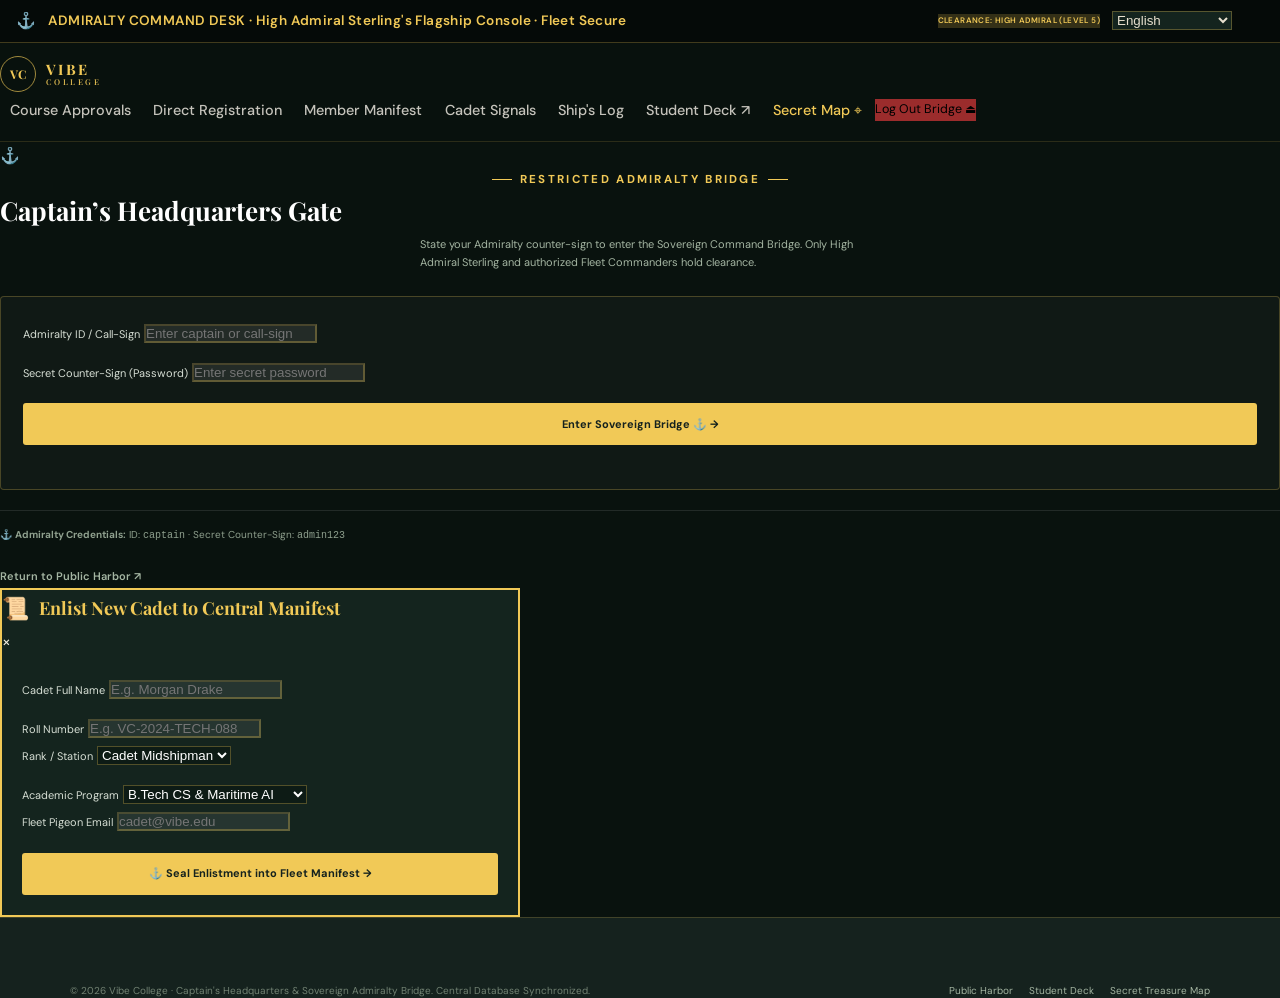
==== commit 5e558530: "feat: enhance security" ====
--- a/admin.html
+++ b/admin.html
@@ -78,11 +78,11 @@
         <form id="admin-gate-login-form" style="background: rgba(255,255,255,.03); border: 1px solid rgba(241,201,87,.25); border-radius: 4px; padding: 22px; text-align: left; margin-bottom: 20px;">
           <div class="bottle-field" style="margin-bottom: 12px;">
             <label for="admin-login-id" style="color: #d6ded4; font-size: 11px;">Admiralty ID / Call-Sign</label>
-            <input type="text" id="admin-login-id" value="captain" required style="background: rgba(255,255,255,.08); border-color: rgba(241,201,87,.3); color: #fff;" />
+            <input type="text" id="admin-login-id" placeholder="Enter captain or call-sign" required style="background: rgba(255,255,255,.08); border-color: rgba(241,201,87,.3); color: #fff;" />
           </div>
           <div class="bottle-field" style="margin-bottom: 18px;">
             <label for="admin-login-key" style="color: #d6ded4; font-size: 11px;">Secret Counter-Sign (Password)</label>
-            <input type="password" id="admin-login-key" placeholder="Enter admin123" required style="background: rgba(255,255,255,.08); border-color: rgba(241,201,87,.3); color: #fff;" />
+            <input type="password" id="admin-login-key" placeholder="Enter secret password" required style="background: rgba(255,255,255,.08); border-color: rgba(241,201,87,.3); color: #fff;" />
           </div>
           <button class="button button-gold" style="width: 100%; min-height: 42px; font-size: 11px;" type="submit">
             <span>Enter Sovereign Bridge ⚓ →</span>
@@ -90,14 +90,10 @@
           <p class="search-error" id="admin-gate-error" style="margin-top: 8px; color: #ff6b81; font-size: 10px;"></p>
         </form>
 
-        <div style="border-top: 1px solid rgba(255,255,255,.1); padding-top: 18px;">
-          <p style="font-size: 10px; color: #a4b5a2; margin-bottom: 10px; text-transform: uppercase; letter-spacing: .08em;">
-            1-Click Administrative Evaluation Pass:
+        <div style="border-top: 1px solid rgba(255,255,255,.1); padding-top: 16px;">
+          <p style="font-size: 10px; color: #8fa08e; margin: 0; line-height: 1.5;">
+            ⚓ <strong>Admiralty Credentials:</strong> ID: <code>captain</code> · Secret Counter-Sign: <code>admin123</code>
           </p>
-          <button class="quick-auth-btn" id="btn-quick-admin-unlock" type="button" style="width: 100%; text-align: center;">
-            <strong>⚓ Quick Unlock as High Admiral Sterling</strong>
-            <small>Role: Captain / Admin · Admiralty HQ</small>
-          </button>
         </div>
 
         <div style="margin-top: 18px;">
@@ -133,12 +129,16 @@
             </div>
           </div>
 
-          <div class="admin-stat-bar" style="margin-top: 32px;">
+          <div class="admin-stat-bar" style="margin-top: 32px; grid-template-columns: repeat(auto-fit, minmax(180px, 1fr));">
             <div class="res-stat-card">
               <strong id="stat-total-cadets">2,418</strong>
               <span>Central Manifest Cadets</span>
             </div>
             <div class="res-stat-card">
+              <strong id="stat-pending-admissions" style="color: #4cd964;">2</strong>
+              <span>Pending Enlistments</span>
+            </div>
+            <div class="res-stat-card">
               <strong id="stat-pending-enrollments" style="color: var(--gold);">3</strong>
               <span>Pending Course Berths</span>
             </div>
@@ -149,6 +149,34 @@
             <div class="res-stat-card">
               <strong id="stat-active-courses">6</strong>
               <span>Registered Fleet Subjects</span>
+            </div>
+          </div>
+        </section>
+
+        <!-- ============================================================== -->
+        <!-- SECTION 0: ADMISSIONS & CADET ENLISTMENT APPROVALS             -->
+        <!-- ============================================================== -->
+        <section style="padding: 40px 6% 20px; max-width: 1140px; margin: 0 auto;" id="admissions-approval-desk">
+          <div class="admin-desk-card">
+            <div style="display: flex; justify-content: space-between; align-items: center; border-bottom: 1px solid rgba(241,201,87,.25); padding-bottom: 16px; margin-bottom: 20px; flex-wrap: wrap; gap: 12px;">
+              <div>
+                <p class="eyebrow" style="color: var(--gold); margin: 0 0 2px;"><span></span> CREW ENLISTMENT · RECRUITMENT TRIBUNAL</p>
+                <h2 style="font-family: var(--serif); font-size: 24px; margin: 0; color: #fff;">
+                  Prospective Cadet Enlistment Applications
+                </h2>
+              </div>
+              <div style="display: flex; gap: 8px;">
+                <button class="button button-gold" id="btn-filter-pending-admissions" style="padding: 6px 12px; font-size: 10px;" type="button">Pending Enlistments Only</button>
+                <button class="button button-dark" id="btn-filter-all-admissions" style="padding: 6px 12px; font-size: 10px;" type="button">All Enlistment Scrolls</button>
+              </div>
+            </div>
+
+            <p style="font-size: 11px; color: #a4b5a2; margin: 0 0 18px; line-height: 1.6;">
+              Review prospective student enlistment scrolls dispatched from the Harbor Admissions Gate (<code>index.html</code>). Approving an application officially commissions the candidate into the Central Fleet Manifest, mints their official Mariner Roll Number, and grants them credentials to board the ship.
+            </p>
+
+            <div id="admin-admissions-container">
+              <!-- Dynamically populated from localStorage vc_admissions_db -->
             </div>
           </div>
         </section>
--- a/styles.css
+++ b/styles.css
@@ -1,952 +1,4294 @@
+/* ============================================================
+   VIBE COLLEGE — PIRATE WEBSITE
+   Complete Stylesheet
+   ============================================================ */
+
+/* ============================================================
+   1. DESIGN TOKENS / RESET / BASE
+   ============================================================ */
 :root {
-  color-scheme: light;
   --ink: #15221e;
   --sea: #14211d;
   --sea-light: #203b34;
+  --sea-mid: #1a2f28;
   --cream: #f5f0e7;
   --paper: #f3d879;
   --gold: #f1c957;
+  --gold-light: #ffdb69;
   --rust: #bd573b;
   --muted: #8c938a;
-  --serif: "Playfair Display", Georgia, serif;
-  --sans: "DM Sans", Arial, sans-serif;
-}
-
-* { box-sizing: border-box; }
-html { scroll-behavior: smooth; }
-body { margin: 0; background: var(--cream); color: var(--ink); font-family: var(--sans); -webkit-font-smoothing: antialiased; }
-a { color: inherit; text-decoration: none; }
-button, input { font: inherit; }
-button, a { -webkit-tap-highlight-color: transparent; }
-
-.announcement { min-height: 38px; padding: 8px 5.4%; display: flex; justify-content: center; align-items: center; gap: 10px; background: var(--gold); color: var(--ink); font-size: 10px; font-weight: 700; letter-spacing: .075em; text-transform: uppercase; }
+  --serif: 'Playfair Display', Georgia, serif;
+  --sans: 'DM Sans', Arial, sans-serif;
+  --radius-sm: 3px;
+  --radius-md: 8px;
+  --shadow-soft: 0 8px 32px rgba(20,33,29,.12);
+  --shadow-card: 0 16px 48px rgba(20,33,29,.14);
+  --transition: .25s cubic-bezier(.4,0,.2,1);
+}
+
+*,
+*::before,
+*::after {
+  box-sizing: border-box;
+  margin: 0;
+  padding: 0;
+}
+
+html {
+  scroll-behavior: smooth;
+  font-size: 16px;
+}
+
+body {
+  font-family: var(--sans);
+  background: var(--cream);
+  color: var(--ink);
+  line-height: 1.7;
+  overflow-x: hidden;
+}
+
+img, svg, video {
+  max-width: 100%;
+  display: block;
+}
+
+a {
+  color: inherit;
+  text-decoration: none;
+}
+
+ul, ol {
+  list-style: none;
+}
+
+button {
+  cursor: pointer;
+  border: none;
+  background: none;
+  font: inherit;
+}
+
+h1, h2, h3, h4, h5 {
+  font-family: var(--serif);
+  line-height: 1.2;
+}
+
+.container {
+  max-width: 1200px;
+  margin: 0 auto;
+  padding: 0 1.5rem;
+}
+
+.section-heading {
+  font-family: var(--serif);
+  font-size: clamp(2rem, 4vw, 3rem);
+  color: var(--ink);
+  margin-bottom: 0.5rem;
+}
+
+.section-heading.light-heading {
+  color: var(--cream);
+}
+
+.section-subheading {
+  font-size: 1.05rem;
+  color: var(--muted);
+  margin-bottom: 2.5rem;
+}
+
+.section-subheading.light {
+  color: rgba(245,240,231,.7);
+}
+
+.btn-primary {
+  display: inline-flex;
+  align-items: center;
+  gap: 0.5rem;
+  background: var(--gold);
+  color: var(--ink);
+  font-weight: 700;
+  padding: 0.75rem 1.75rem;
+  border-radius: var(--radius-md);
+  font-size: 1rem;
+  transition: background var(--transition), transform var(--transition), box-shadow var(--transition);
+  box-shadow: 0 4px 16px rgba(241,201,87,.3);
+}
+
+.btn-primary:hover {
+  background: var(--gold-light);
+  transform: translateY(-2px);
+  box-shadow: 0 8px 24px rgba(241,201,87,.4);
+}
+
+.btn-secondary {
+  display: inline-flex;
+  align-items: center;
+  gap: 0.5rem;
+  background: transparent;
+  color: var(--ink);
+  font-weight: 600;
+  padding: 0.75rem 1.75rem;
+  border-radius: var(--radius-md);
+  font-size: 1rem;
+  border: 2px solid var(--ink);
+  transition: all var(--transition);
+}
+
+.btn-secondary:hover {
+  background: var(--ink);
+  color: var(--cream);
+}
+
+/* ============================================================
+   2. SCROLL REVEAL
+   ============================================================ */
+.reveal {
+  opacity: 0;
+  transform: translateY(32px);
+  transition: opacity 0.65s cubic-bezier(.4,0,.2,1), transform 0.65s cubic-bezier(.4,0,.2,1);
+}
+
+.reveal.visible {
+  opacity: 1;
+  transform: translateY(0);
+}
+
+/* ============================================================
+   3. ANNOUNCEMENT BAR
+   ============================================================ */
+.announcement-bar {
+  background: var(--ink);
+  color: var(--gold);
+  text-align: center;
+  padding: 0.45rem 1rem;
+  font-size: 0.85rem;
+  font-weight: 600;
+  letter-spacing: 0.03em;
+  position: relative;
+  z-index: 200;
+}
+
+.announcement-bar a {
+  color: var(--gold-light);
+  text-decoration: underline;
+  margin-left: 0.4rem;
+}
+
+.announcement-bar a:hover {
+  color: #fff;
+}
+
+.ann-close {
+  position: absolute;
+  right: 1rem;
+  top: 50%;
+  transform: translateY(-50%);
+  background: transparent;
+  border: none;
+  color: var(--gold);
+  font-size: 1rem;
+  cursor: pointer;
+  line-height: 1;
+  opacity: 0.7;
+}
+
+.ann-close:hover {
+  opacity: 1;
+}
+
+/* ============================================================
+   4. HEADER (STICKY, SCROLLED STATE)
+   ============================================================ */
+.site-header {
+  position: sticky;
+  top: 0;
+  z-index: 100;
+  background: rgba(20, 33, 29, 0.92);
+  backdrop-filter: blur(12px);
+  -webkit-backdrop-filter: blur(12px);
+  border-bottom: 1px solid rgba(241,201,87,.15);
+  transition: background var(--transition), box-shadow var(--transition), padding var(--transition);
+  padding: 0.85rem 0;
+}
+
+.site-header.scrolled {
+  background: rgba(20, 33, 29, 0.98);
+  box-shadow: 0 4px 24px rgba(20,33,29,.35);
+  padding: 0.55rem 0;
+}
+
+.header-inner {
+  display: flex;
+  align-items: center;
+  justify-content: space-between;
+  gap: 1.5rem;
+  max-width: 1200px;
+  margin: 0 auto;
+  padding: 0 1.5rem;
+}
+
+/* ============================================================
+   5. BRAND & NAV
+   ============================================================ */
+.brand {
+  display: flex;
+  align-items: center;
+  gap: 0.65rem;
+  text-decoration: none;
+}
+
+.brand-logo {
+  width: 42px;
+  height: 42px;
+  object-fit: contain;
+}
+
+.brand-name {
+  font-family: var(--serif);
+  font-size: 1.4rem;
+  color: var(--gold);
+  font-weight: 700;
+  letter-spacing: 0.01em;
+}
+
+.brand-tagline {
+  font-size: 0.7rem;
+  color: var(--muted);
+  letter-spacing: 0.08em;
+  text-transform: uppercase;
+}
+
+.main-nav {
+  display: flex;
+  align-items: center;
+  gap: 0.25rem;
+}
+
+.main-nav a {
+  color: rgba(245,240,231,.8);
+  font-size: 0.9rem;
+  font-weight: 500;
+  padding: 0.4rem 0.75rem;
+  border-radius: var(--radius-sm);
+  transition: color var(--transition);
+  position: relative;
+}
+
+.main-nav a::after {
+  content: '';
+  position: absolute;
+  bottom: 2px;
+  left: 0.75rem;
+  right: 0.75rem;
+  height: 2px;
+  background: var(--gold);
+  transform: scaleX(0);
+  transform-origin: left;
+  transition: transform var(--transition);
+  border-radius: 2px;
+}
+
+.main-nav a:hover {
+  color: var(--gold);
+}
+
+.main-nav a:hover::after {
+  transform: scaleX(1);
+}
+
+.header-actions {
+  display: flex;
+  align-items: center;
+  gap: 0.75rem;
+}
+
+.nav-cta {
+  background: var(--gold);
+  color: var(--ink) !important;
+  font-weight: 700;
+  padding: 0.45rem 1.1rem !important;
+  border-radius: var(--radius-md);
+  transition: background var(--transition), transform var(--transition) !important;
+}
+
+.nav-cta:hover {
+  background: var(--gold-light) !important;
+  transform: translateY(-1px);
+}
+
+.nav-cta::after {
+  display: none !important;
+}
+
+.hamburger {
+  display: none;
+  flex-direction: column;
+  gap: 5px;
+  background: none;
+  border: none;
+  cursor: pointer;
+  padding: 4px;
+}
+
+.hamburger span {
+  display: block;
+  width: 24px;
+  height: 2px;
+  background: var(--cream);
+  border-radius: 2px;
+  transition: all var(--transition);
+}
+
+/* ============================================================
+   6. LEARNING COMPASS PANEL
+   ============================================================ */
+.compass-panel {
+  position: fixed;
+  top: 50%;
+  right: 0;
+  transform: translateY(-50%) translateX(100%);
+  background: var(--ink);
+  border: 1px solid rgba(241,201,87,.2);
+  border-right: none;
+  border-radius: var(--radius-md) 0 0 var(--radius-md);
+  padding: 1rem 1.25rem;
+  z-index: 90;
+  transition: transform var(--transition);
+  min-width: 220px;
+}
+
+.compass-panel.open {
+  transform: translateY(-50%) translateX(0);
+}
+
+.compass-toggle {
+  position: fixed;
+  top: 50%;
+  right: 0;
+  transform: translateY(-50%);
+  background: var(--gold);
+  color: var(--ink);
+  border: none;
+  border-radius: var(--radius-md) 0 0 var(--radius-md);
+  padding: 1rem 0.6rem;
+  font-size: 1.1rem;
+  cursor: pointer;
+  z-index: 91;
+  transition: background var(--transition);
+  writing-mode: vertical-rl;
+  font-weight: 700;
+  font-size: 0.75rem;
+  letter-spacing: 0.08em;
+}
+
+.compass-toggle:hover {
+  background: var(--gold-light);
+}
+
+.compass-title {
+  font-family: var(--serif);
+  color: var(--gold);
+  font-size: 0.95rem;
+  margin-bottom: 0.75rem;
+  border-bottom: 1px solid rgba(241,201,87,.2);
+  padding-bottom: 0.5rem;
+}
+
+.compass-links {
+  display: flex;
+  flex-direction: column;
+  gap: 0.35rem;
+}
+
+.compass-links a {
+  color: rgba(245,240,231,.7);
+  font-size: 0.82rem;
+  padding: 0.3rem 0;
+  transition: color var(--transition);
+  display: flex;
+  align-items: center;
+  gap: 0.4rem;
+}
+
+.compass-links a:hover {
+  color: var(--gold);
+}
+
+.compass-links a.active {
+  color: var(--gold);
+  font-weight: 600;
+}
+
+/* ============================================================
+   7. HERO SECTION
+   ============================================================ */
+.hero-section {
+  position: relative;
+  min-height: 100svh;
+  background: linear-gradient(180deg, #0d1f1a 0%, #14211d 40%, #1c3a30 75%, #1a3228 100%);
+  display: flex;
+  flex-direction: column;
+  justify-content: center;
+  overflow: hidden;
+  padding: 6rem 0 0;
+}
+
+.hero-sky {
+  position: absolute;
+  inset: 0;
+  background: linear-gradient(180deg, #0a1a15 0%, #112219 35%, transparent 100%);
+  z-index: 0;
+}
+
+/* Stars */
+.hero-stars {
+  position: absolute;
+  inset: 0;
+  z-index: 1;
+}
+
+.star {
+  position: absolute;
+  width: 2px;
+  height: 2px;
+  background: rgba(255,255,255,.8);
+  border-radius: 50%;
+  animation: twinkle 3s ease-in-out infinite;
+}
+
+/* Sun */
+.hero-sun {
+  position: absolute;
+  top: 12%;
+  right: 15%;
+  width: 100px;
+  height: 100px;
+  background: radial-gradient(circle, var(--gold-light) 40%, rgba(241,201,87,.3) 70%, transparent 100%);
+  border-radius: 50%;
+  z-index: 2;
+  animation: sunGlow 4s ease-in-out infinite alternate;
+}
+
+.hero-sun::before {
+  content: '';
+  position: absolute;
+  inset: -25px;
+  background: radial-gradient(circle, rgba(241,201,87,.25) 30%, transparent 70%);
+  border-radius: 50%;
+}
+
+/* Seagulls */
+.seagulls {
+  position: absolute;
+  top: 18%;
+  left: 20%;
+  z-index: 3;
+}
+
+.seagull {
+  position: absolute;
+  font-size: 1.2rem;
+  animation: soar 6s ease-in-out infinite;
+  opacity: 0.7;
+}
+
+.seagull:nth-child(1) { top: 0; left: 0; animation-delay: 0s; }
+.seagull:nth-child(2) { top: -20px; left: 60px; animation-delay: 0.8s; font-size: 0.9rem; }
+.seagull:nth-child(3) { top: 15px; left: 120px; animation-delay: 1.6s; font-size: 0.75rem; }
+
+/* Ship art */
+.ship-art {
+  position: absolute;
+  right: 5%;
+  bottom: 30%;
+  z-index: 4;
+  font-size: 8rem;
+  animation: sailBoat 5s ease-in-out infinite;
+  filter: drop-shadow(0 8px 24px rgba(0,0,0,.4));
+}
+
+/* Waves */
+.hero-waves {
+  position: absolute;
+  bottom: 0;
+  left: 0;
+  right: 0;
+  z-index: 5;
+  height: 180px;
+  overflow: hidden;
+}
+
+.wave {
+  position: absolute;
+  bottom: 0;
+  left: -50%;
+  width: 200%;
+  height: 100px;
+  background: rgba(20, 33, 29, 0.5);
+  border-radius: 50% 50% 0 0 / 60px 60px 0 0;
+}
+
+.wave1 {
+  bottom: 30px;
+  background: rgba(26, 47, 40, 0.6);
+  animation: wave1 7s linear infinite;
+}
+
+.wave2 {
+  bottom: 10px;
+  background: rgba(20, 33, 29, 0.8);
+  animation: wave2 9s linear infinite;
+}
+
+.wave3 {
+  bottom: 0;
+  background: var(--sea);
+  animation: wave3 11s linear infinite;
+}
+
+/* Hero content */
+.hero-content {
+  position: relative;
+  z-index: 6;
+  max-width: 1200px;
+  margin: 0 auto;
+  padding: 0 1.5rem;
+  padding-bottom: 8rem;
+}
+
+.hero-kicker {
+  display: inline-flex;
+  align-items: center;
+  gap: 0.5rem;
+  background: rgba(241,201,87,.12);
+  border: 1px solid rgba(241,201,87,.3);
+  color: var(--gold);
+  font-size: 0.8rem;
+  font-weight: 700;
+  letter-spacing: 0.12em;
+  text-transform: uppercase;
+  padding: 0.35rem 0.9rem;
+  border-radius: 100px;
+  margin-bottom: 1.25rem;
+}
+
+.hero-headline {
+  font-family: var(--serif);
+  font-size: clamp(2.5rem, 7vw, 5.5rem);
+  color: var(--cream);
+  font-weight: 700;
+  margin-bottom: 1.25rem;
+  max-width: 700px;
+  line-height: 1.1;
+}
+
+.hero-headline em {
+  color: var(--gold);
+  font-style: normal;
+}
+
+.hero-sub {
+  font-size: 1.1rem;
+  color: rgba(245,240,231,.7);
+  max-width: 520px;
+  margin-bottom: 2.25rem;
+  line-height: 1.7;
+}
+
+.hero-actions {
+  display: flex;
+  flex-wrap: wrap;
+  gap: 1rem;
+  margin-bottom: 3rem;
+}
+
+.hero-badges {
+  display: flex;
+  flex-wrap: wrap;
+  gap: 1rem;
+  align-items: center;
+}
+
+.hero-badge {
+  display: flex;
+  align-items: center;
+  gap: 0.4rem;
+  color: rgba(245,240,231,.6);
+  font-size: 0.85rem;
+  font-weight: 500;
+}
+
+.hero-badge::before {
+  content: '⚓';
+  font-size: 0.9rem;
+}
+
+/* ============================================================
+   8. STATS SECTION (6-COLUMN GRID)
+   ============================================================ */
+.stats-section {
+  background: var(--ink);
+  padding: 3rem 0;
+  border-top: 3px solid var(--gold);
+}
+
+.stats-grid {
+  display: grid;
+  grid-template-columns: repeat(6, 1fr);
+  gap: 0;
+  max-width: 1200px;
+  margin: 0 auto;
+  padding: 0 1.5rem;
+}
+
+.stat-item {
+  text-align: center;
+  padding: 1.5rem 1rem;
+  border-right: 1px solid rgba(241,201,87,.12);
+  transition: background var(--transition);
+}
+
+.stat-item:last-child {
+  border-right: none;
+}
+
+.stat-item:hover {
+  background: rgba(241,201,87,.05);
+}
+
+.stat-number {
+  font-family: var(--serif);
+  font-size: 2.4rem;
+  font-weight: 700;
+  color: var(--gold);
+  line-height: 1;
+  margin-bottom: 0.35rem;
+}
+
+.stat-label {
+  font-size: 0.78rem;
+  color: var(--muted);
+  text-transform: uppercase;
+  letter-spacing: 0.08em;
+  font-weight: 600;
+}
+
+/* ============================================================
+   9. ABOUT SECTION — CAPTAIN'S QUARTERS
+   ============================================================ */
+.about-section {
+  background: var(--cream);
+  padding: 6rem 0;
+}
+
+.about-inner {
+  max-width: 1200px;
+  margin: 0 auto;
+  padding: 0 1.5rem;
+  display: grid;
+  grid-template-columns: 1fr 1fr;
+  gap: 4rem;
+  align-items: start;
+}
+
+.about-left,
+.about-right {
+  /* flex children */
+}
+
+/* Vision / Mission cards */
+.vision-mission {
+  display: grid;
+  grid-template-columns: 1fr 1fr;
+  gap: 1.25rem;
+  margin: 2rem 0;
+}
+
+.vm-card {
+  background: #fff;
+  border: 1px solid rgba(20,33,29,.08);
+  border-radius: var(--radius-md);
+  padding: 1.5rem 1.25rem;
+  box-shadow: var(--shadow-soft);
+  transition: transform var(--transition), box-shadow var(--transition);
+}
+
+.vm-card:hover {
+  transform: translateY(-4px);
+  box-shadow: var(--shadow-card);
+}
+
+.vm-icon {
+  font-size: 1.75rem;
+  margin-bottom: 0.75rem;
+}
+
+.vm-card h3 {
+  font-family: var(--serif);
+  font-size: 1.1rem;
+  color: var(--ink);
+  margin-bottom: 0.5rem;
+}
+
+.vm-card p {
+  font-size: 0.88rem;
+  color: var(--muted);
+  line-height: 1.6;
+}
+
+/* Accreditation strip */
+.accreditation-strip {
+  display: flex;
+  flex-wrap: wrap;
+  gap: 0.6rem;
+  margin: 1.5rem 0;
+}
+
+.acc-badge {
+  display: inline-flex;
+  align-items: center;
+  gap: 0.35rem;
+  background: rgba(20,33,29,.06);
+  border: 1px solid rgba(20,33,29,.12);
+  border-radius: 100px;
+  padding: 0.35rem 0.85rem;
+  font-size: 0.78rem;
+  font-weight: 600;
+  color: var(--ink);
+  letter-spacing: 0.03em;
+  transition: background var(--transition), border-color var(--transition);
+}
+
+.acc-badge:hover {
+  background: var(--gold);
+  border-color: var(--gold);
+}
+
+/* Principal card */
+.principal-card {
+  background: var(--ink);
+  border-radius: var(--radius-md);
+  padding: 2rem;
+  color: var(--cream);
+  box-shadow: var(--shadow-card);
+  margin-bottom: 2rem;
+}
+
+.principal-avatar {
+  width: 80px;
+  height: 80px;
+  border-radius: 50%;
+  border: 3px solid var(--gold);
+  object-fit: cover;
+  margin-bottom: 1rem;
+  background: var(--sea-light);
+  display: flex;
+  align-items: center;
+  justify-content: center;
+  font-size: 2rem;
+}
+
+.principal-badge {
+  display: inline-block;
+  background: var(--gold);
+  color: var(--ink);
+  font-size: 0.72rem;
+  font-weight: 700;
+  letter-spacing: 0.1em;
+  text-transform: uppercase;
+  padding: 0.25rem 0.65rem;
+  border-radius: 100px;
+  margin-bottom: 0.75rem;
+}
+
+.principal-quote {
+  font-family: var(--serif);
+  font-size: 1.05rem;
+  color: rgba(245,240,231,.9);
+  font-style: italic;
+  line-height: 1.6;
+  margin-bottom: 1rem;
+  border-left: 3px solid var(--gold);
+  padding-left: 1rem;
+}
+
+.principal-name {
+  font-weight: 700;
+  color: var(--gold);
+  font-size: 0.95rem;
+  margin-bottom: 0.2rem;
+}
+
+.principal-title {
+  font-size: 0.8rem;
+  color: var(--muted);
+}
+
+.principal-social {
+  display: flex;
+  gap: 0.5rem;
+  margin-top: 1rem;
+}
+
+.principal-social a {
+  display: flex;
+  align-items: center;
+  justify-content: center;
+  width: 32px;
+  height: 32px;
+  border-radius: 50%;
+  border: 1px solid rgba(241,201,87,.3);
+  color: var(--muted);
+  font-size: 0.85rem;
+  transition: all var(--transition);
+}
+
+.principal-social a:hover {
+  background: var(--gold);
+  color: var(--ink);
+  border-color: var(--gold);
+}
+
+/* History timeline */
+.history-timeline {
+  position: relative;
+  padding-left: 2rem;
+}
+
+.history-timeline::before {
+  content: '';
+  position: absolute;
+  left: 0.5rem;
+  top: 0;
+  bottom: 0;
+  width: 2px;
+  background: linear-gradient(to bottom, var(--gold), rgba(241,201,87,.1));
+}
+
+.tl-item {
+  position: relative;
+  margin-bottom: 1.5rem;
+  display: grid;
+  grid-template-columns: 60px auto;
+  gap: 1rem;
+  align-items: start;
+}
+
+.tl-year {
+  font-family: var(--serif);
+  font-size: 0.85rem;
+  font-weight: 700;
+  color: var(--gold);
+  text-align: right;
+  padding-top: 2px;
+}
+
+.tl-dot {
+  position: absolute;
+  left: -1.625rem;
+  top: 0.35rem;
+  width: 12px;
+  height: 12px;
+  background: var(--gold);
+  border-radius: 50%;
+  border: 2px solid var(--cream);
+  box-shadow: 0 0 0 3px rgba(241,201,87,.2);
+}
+
+.tl-text h4 {
+  font-family: var(--serif);
+  font-size: 0.95rem;
+  color: var(--ink);
+  margin-bottom: 0.2rem;
+}
+
+.tl-text p {
+  font-size: 0.82rem;
+  color: var(--muted);
+  line-height: 1.5;
+}
+
+.tl-now .tl-year,
+.tl-now .tl-text h4 {
+  color: var(--gold);
+}
+
+.tl-now .tl-dot {
+  background: var(--gold);
+  box-shadow: 0 0 0 5px rgba(241,201,87,.3), 0 0 12px var(--gold);
+}
+
+.tl-now .tl-text p {
+  color: var(--ink);
+  font-weight: 500;
+}
+
+/* ============================================================
+   10. ADMISSIONS SECTION
+   ============================================================ */
+.admissions-section {
+  background: var(--sea);
+  padding: 6rem 0;
+}
+
+.admissions-inner {
+  max-width: 1200px;
+  margin: 0 auto;
+  padding: 0 1.5rem;
+}
+
+/* Admissions grid 2x2 */
+.admissions-grid {
+  display: grid;
+  grid-template-columns: repeat(2, 1fr);
+  gap: 1.5rem;
+  margin-bottom: 3rem;
+}
+
+.adm-card {
+  background: rgba(32, 59, 52, 0.6);
+  border: 1px solid rgba(241,201,87,.15);
+  border-radius: var(--radius-md);
+  padding: 1.75rem;
+  backdrop-filter: blur(6px);
+  transition: border-color var(--transition), transform var(--transition);
+}
+
+.adm-card:hover {
+  border-color: rgba(241,201,87,.4);
+  transform: translateY(-3px);
+}
+
+.adm-icon {
+  font-size: 2rem;
+  margin-bottom: 0.85rem;
+}
+
+.adm-card h3 {
+  font-family: var(--serif);
+  font-size: 1.15rem;
+  color: var(--gold);
+  margin-bottom: 0.75rem;
+}
+
+.adm-list {
+  display: flex;
+  flex-direction: column;
+  gap: 0.4rem;
+}
+
+.adm-list li {
+  font-size: 0.88rem;
+  color: rgba(245,240,231,.8);
+  padding-left: 1.2rem;
+  position: relative;
+}
+
+.adm-list li::before {
+  content: '•';
+  position: absolute;
+  left: 0;
+  color: var(--gold);
+}
+
+.adm-list.checklist li::before {
+  content: '✓';
+  color: #4ade80;
+  font-weight: 700;
+}
+
+/* Dates timeline */
+.dates-timeline {
+  display: flex;
+  flex-direction: column;
+  gap: 0;
+  margin: 2.5rem 0;
+  background: rgba(26, 47, 40, 0.5);
+  border: 1px solid rgba(241,201,87,.15);
+  border-radius: var(--radius-md);
+  overflow: hidden;
+}
+
+.date-row {
+  display: grid;
+  grid-template-columns: 140px 40px 1fr;
+  align-items: center;
+  padding: 1rem 1.5rem;
+  border-bottom: 1px solid rgba(241,201,87,.08);
+  transition: background var(--transition);
+}
+
+.date-row:last-child {
+  border-bottom: none;
+}
+
+.date-row:hover {
+  background: rgba(241,201,87,.04);
+}
+
+.dr-date {
+  font-family: var(--serif);
+  font-size: 0.88rem;
+  color: var(--cream);
+  font-weight: 600;
+}
+
+.dr-dot {
+  width: 12px;
+  height: 12px;
+  border-radius: 50%;
+  background: var(--muted);
+  margin: 0 auto;
+  transition: background var(--transition);
+}
+
+.dr-label {
+  font-size: 0.88rem;
+  color: rgba(245,240,231,.7);
+}
+
+.date-row.done .dr-date,
+.date-row.done .dr-label {
+  color: rgba(140,147,138,.4);
+  text-decoration: line-through;
+}
+
+.date-row.done .dr-dot {
+  background: rgba(140,147,138,.2);
+}
+
+.date-row.active .dr-date,
+.date-row.active .dr-label {
+  color: var(--gold);
+  font-weight: 700;
+}
+
+.date-row.active .dr-dot {
+  background: var(--gold);
+  box-shadow: 0 0 8px var(--gold);
+}
+
+/* Fee section */
+.fee-section {
+  margin: 3rem 0;
+}
+
+.fee-section h3 {
+  font-family: var(--serif);
+  font-size: 1.5rem;
+  color: var(--gold);
+  margin-bottom: 1.25rem;
+}
+
+.fee-table-wrapper {
+  overflow-x: auto;
+  border-radius: var(--radius-md);
+  border: 1px solid rgba(241,201,87,.15);
+}
+
+.fee-table {
+  width: 100%;
+  border-collapse: collapse;
+  font-size: 0.9rem;
+}
+
+.fee-table thead {
+  background: rgba(241,201,87,.15);
+}
+
+.fee-table thead th {
+  padding: 0.9rem 1.25rem;
+  text-align: left;
+  color: var(--gold);
+  font-weight: 700;
+  font-size: 0.8rem;
+  text-transform: uppercase;
+  letter-spacing: 0.06em;
+  border-bottom: 2px solid rgba(241,201,87,.25);
+}
+
+.fee-table tbody tr {
+  border-bottom: 1px solid rgba(241,201,87,.07);
+  transition: background var(--transition);
+}
+
+.fee-table tbody tr:nth-child(even) {
+  background: rgba(26, 47, 40, 0.4);
+}
+
+.fee-table tbody tr:hover {
+  background: rgba(241,201,87,.06);
+}
+
+.fee-table tbody td {
+  padding: 0.85rem 1.25rem;
+  color: rgba(245,240,231,.85);
+}
+
+.fee-table tbody td:last-child {
+  font-weight: 600;
+  color: var(--gold);
+}
+
+.fee-note {
+  font-size: 0.8rem;
+  color: var(--muted);
+  font-style: italic;
+  margin-top: 0.75rem;
+  padding-left: 0.25rem;
+}
+
+/* Apply form section */
+.apply-form-section {
+  display: grid;
+  grid-template-columns: 1fr 1fr;
+  gap: 2.5rem;
+  margin-top: 3rem;
+}
+
+.apply-form-box {
+  background: rgba(26, 47, 40, 0.6);
+  border: 1px solid rgba(241,201,87,.15);
+  border-radius: var(--radius-md);
+  padding: 2rem;
+}
+
+.form-header {
+  margin-bottom: 1.75rem;
+}
+
+.form-icon {
+  font-size: 2rem;
+  margin-bottom: 0.5rem;
+}
+
+.form-kicker {
+  font-size: 0.75rem;
+  font-weight: 700;
+  letter-spacing: 0.1em;
+  text-transform: uppercase;
+  color: var(--gold);
+  margin-bottom: 0.25rem;
+}
+
+.enquiry-form {
+  display: flex;
+  flex-direction: column;
+  gap: 1rem;
+}
+
+.form-row {
+  display: grid;
+  grid-template-columns: 1fr 1fr;
+  gap: 1rem;
+}
+
+.form-group {
+  display: flex;
+  flex-direction: column;
+  gap: 0.35rem;
+}
+
+.form-group label {
+  font-size: 0.8rem;
+  font-weight: 600;
+  color: rgba(245,240,231,.7);
+  letter-spacing: 0.03em;
+}
+
+.form-group input,
+.form-group select,
+.form-group textarea {
+  background: rgba(20, 33, 29, 0.8);
+  border: 1px solid rgba(241,201,87,.2);
+  border-radius: var(--radius-sm);
+  padding: 0.7rem 0.9rem;
+  color: var(--cream);
+  font-family: var(--sans);
+  font-size: 0.9rem;
+  transition: border-color var(--transition), box-shadow var(--transition);
+  width: 100%;
+}
+
+.form-group input:focus,
+.form-group select:focus,
+.form-group textarea:focus {
+  outline: none;
+  border-color: var(--gold);
+  box-shadow: 0 0 0 3px rgba(241,201,87,.15);
+}
+
+.form-group input::placeholder,
+.form-group textarea::placeholder {
+  color: rgba(140,147,138,.5);
+}
+
+.form-group select option {
+  background: var(--sea);
+  color: var(--cream);
+}
+
+.form-group textarea {
+  resize: vertical;
+  min-height: 90px;
+}
+
+.enquiry-form .btn-primary {
+  margin-top: 0.5rem;
+  justify-content: center;
+}
+
+.form-success {
+  display: none;
+  text-align: center;
+  padding: 2rem;
+  color: var(--gold);
+  font-family: var(--serif);
+  font-size: 1.15rem;
+}
+
+.form-success.visible {
+  display: block;
+}
+
+/* FAQ box */
+.faq-box {
+  background: rgba(26, 47, 40, 0.6);
+  border: 1px solid rgba(241,201,87,.15);
+  border-radius: var(--radius-md);
+  padding: 2rem;
+}
+
+.faq-box h3 {
+  font-family: var(--serif);
+  color: var(--gold);
+  font-size: 1.2rem;
+  margin-bottom: 1.25rem;
+}
+
+.faq-list {
+  display: flex;
+  flex-direction: column;
+  gap: 0.5rem;
+}
+
+.faq-item {
+  border: 1px solid rgba(241,201,87,.1);
+  border-radius: var(--radius-sm);
+  overflow: hidden;
+  transition: border-color var(--transition);
+}
+
+.faq-item.open {
+  border-color: rgba(241,201,87,.35);
+}
+
+.faq-q {
+  width: 100%;
+  text-align: left;
+  padding: 1rem 1.25rem;
+  display: flex;
+  align-items: center;
+  justify-content: space-between;
+  gap: 1rem;
+  background: rgba(20, 33, 29, 0.5);
+  color: rgba(245,240,231,.85);
+  font-size: 0.88rem;
+  font-weight: 600;
+  cursor: pointer;
+  transition: background var(--transition), color var(--transition);
+}
+
+.faq-q:hover {
+  background: rgba(241,201,87,.06);
+  color: var(--gold);
+}
+
+.faq-item.open .faq-q {
+  color: var(--gold);
+  background: rgba(241,201,87,.06);
+}
+
+.faq-chevron {
+  flex-shrink: 0;
+  transition: transform var(--transition);
+  font-size: 0.75rem;
+  color: var(--muted);
+}
+
+.faq-item.open .faq-chevron {
+  transform: rotate(180deg);
+  color: var(--gold);
+}
+
+.faq-a {
+  max-height: 0;
+  overflow: hidden;
+  transition: max-height 0.35s cubic-bezier(.4,0,.2,1), padding 0.35s;
+  padding: 0 1.25rem;
+  font-size: 0.85rem;
+  color: rgba(245,240,231,.65);
+  line-height: 1.65;
+}
+
+.faq-item.open .faq-a {
+  max-height: 200px;
+  padding: 0.85rem 1.25rem;
+}
+
+/* ============================================================
+   11. COURSES SECTION
+   ============================================================ */
+.courses-section {
+  background: var(--sea-mid);
+  padding: 6rem 0;
+}
+
+.courses-inner {
+  max-width: 1200px;
+  margin: 0 auto;
+  padding: 0 1.5rem;
+}
+
+/* Course tabs */
+.course-tabs {
+  display: flex;
+  gap: 0.5rem;
+  flex-wrap: wrap;
+  margin-bottom: 2.5rem;
+  border-bottom: 1px solid rgba(241,201,87,.15);
+  padding-bottom: 0;
+}
+
+.ctab {
+  padding: 0.65rem 1.25rem;
+  border-radius: var(--radius-sm) var(--radius-sm) 0 0;
+  font-size: 0.88rem;
+  font-weight: 600;
+  color: var(--muted);
+  cursor: pointer;
+  transition: all var(--transition);
+  border: 1px solid transparent;
+  border-bottom: none;
+  margin-bottom: -1px;
+}
+
+.ctab:hover {
+  color: var(--cream);
+  background: rgba(241,201,87,.05);
+}
+
+.ctab.active {
+  background: rgba(241,201,87,.1);
+  color: var(--gold);
+  border-color: rgba(241,201,87,.2);
+  border-bottom-color: var(--sea-mid);
+}
+
+.ctab-content {
+  display: block;
+}
+
+.ctab-content.hidden {
+  display: none;
+}
+
+/* Course grid */
+.course-grid {
+  display: grid;
+  grid-template-columns: repeat(3, 1fr);
+  gap: 1.5rem;
+}
+
+.course-card {
+  background: rgba(32, 59, 52, 0.55);
+  border: 1px solid rgba(241,201,87,.12);
+  border-radius: var(--radius-md);
+  overflow: hidden;
+  transition: transform var(--transition), box-shadow var(--transition), border-color var(--transition);
+  display: flex;
+  flex-direction: column;
+}
+
+.course-card:hover {
+  transform: translateY(-5px);
+  box-shadow: var(--shadow-card);
+  border-color: rgba(241,201,87,.35);
+}
+
+.course-card-header {
+  padding: 1.5rem 1.5rem 1rem;
+  border-bottom: 1px solid rgba(241,201,87,.08);
+  background: rgba(20, 33, 29, 0.4);
+}
+
+.course-icon {
+  font-size: 2rem;
+  margin-bottom: 0.75rem;
+}
+
+.course-card h3 {
+  font-family: var(--serif);
+  font-size: 1.05rem;
+  color: var(--cream);
+  margin-bottom: 0.35rem;
+}
+
+.course-card-body {
+  padding: 1rem 1.5rem 1.25rem;
+  flex: 1;
+}
+
+.course-card-body p {
+  font-size: 0.85rem;
+  color: rgba(245,240,231,.65);
+  line-height: 1.6;
+  margin-bottom: 0.75rem;
+}
+
+.course-meta {
+  display: flex;
+  gap: 0.75rem;
+  flex-wrap: wrap;
+  padding: 0.75rem 1.5rem;
+  border-top: 1px solid rgba(241,201,87,.08);
+  background: rgba(20, 33, 29, 0.25);
+  margin-top: auto;
+}
+
+.course-meta span {
+  font-size: 0.75rem;
+  color: var(--muted);
+  display: flex;
+  align-items: center;
+  gap: 0.3rem;
+}
+
+/* Course card color variants */
+.course-moss {
+  border-left: 4px solid #6b8f71;
+}
+
+.course-navy {
+  border-left: 4px solid #3a5a7c;
+}
+
+.course-dusk {
+  border-left: 4px solid #8b6e4e;
+}
+
+/* Research panel */
+.research-panel {
+  margin-top: 4rem;
+  background: rgba(20, 33, 29, 0.6);
+  border: 1px solid rgba(241,201,87,.15);
+  border-radius: var(--radius-md);
+  padding: 2.5rem;
+}
+
+.research-panel h3 {
+  font-family: var(--serif);
+  color: var(--gold);
+  font-size: 1.4rem;
+  margin-bottom: 1.5rem;
+}
+
+.research-stat-grid {
+  display: grid;
+  grid-template-columns: repeat(4, 1fr);
+  gap: 1.5rem;
+  margin-bottom: 2rem;
+}
+
+.rs-card {
+  text-align: center;
+  padding: 1.25rem;
+  background: rgba(32, 59, 52, 0.5);
+  border-radius: var(--radius-md);
+  border: 1px solid rgba(241,201,87,.1);
+}
+
+.rs-number {
+  font-family: var(--serif);
+  font-size: 2rem;
+  color: var(--gold);
+  font-weight: 700;
+  margin-bottom: 0.25rem;
+}
+
+.rs-label {
+  font-size: 0.78rem;
+  color: var(--muted);
+  text-transform: uppercase;
+  letter-spacing: 0.06em;
+}
+
+.research-areas {
+  display: grid;
+  grid-template-columns: repeat(2, 1fr);
+  gap: 1rem;
+}
+
+.ra-item {
+  display: flex;
+  align-items: center;
+  gap: 0.75rem;
+  padding: 0.85rem 1rem;
+  background: rgba(32, 59, 52, 0.4);
+  border-radius: var(--radius-sm);
+  border: 1px solid rgba(241,201,87,.08);
+  font-size: 0.88rem;
+  color: rgba(245,240,231,.8);
+  transition: background var(--transition);
+}
+
+.ra-item:hover {
+  background: rgba(241,201,87,.08);
+}
+
+.ra-icon {
+  font-size: 1.25rem;
+  flex-shrink: 0;
+}
+
+/* ============================================================
+   12. PLACEMENTS SECTION (CREAM BG)
+   ============================================================ */
+.placements-section {
+  background: var(--cream);
+  padding: 6rem 0;
+}
+
+.placements-inner {
+  max-width: 1200px;
+  margin: 0 auto;
+  padding: 0 1.5rem;
+}
+
+/* Placement stats */
+.placement-stats {
+  display: grid;
+  grid-template-columns: repeat(4, 1fr);
+  gap: 1.25rem;
+  margin-bottom: 3rem;
+}
+
+.ps-card {
+  background: #fff;
+  border: 2px solid rgba(20,33,29,.08);
+  border-radius: var(--radius-md);
+  padding: 1.5rem;
+  text-align: center;
+  box-shadow: var(--shadow-soft);
+  transition: transform var(--transition);
+}
+
+.ps-card:hover {
+  transform: translateY(-3px);
+}
+
+.ps-card.gold {
+  border-color: var(--gold);
+}
+
+.ps-number {
+  font-family: var(--serif);
+  font-size: 2.25rem;
+  font-weight: 700;
+  color: var(--ink);
+  margin-bottom: 0.35rem;
+}
+
+.ps-card.gold .ps-number {
+  color: var(--gold);
+  text-shadow: 0 2px 12px rgba(241,201,87,.3);
+}
+
+.ps-label {
+  font-size: 0.8rem;
+  color: var(--muted);
+  text-transform: uppercase;
+  letter-spacing: 0.06em;
+  font-weight: 600;
+}
+
+/* Year chart */
+.year-chart-section {
+  margin-bottom: 3rem;
+}
+
+.year-chart-section h3 {
+  font-family: var(--serif);
+  font-size: 1.3rem;
+  margin-bottom: 1.5rem;
+  color: var(--ink);
+}
+
+.bar-chart {
+  display: flex;
+  align-items: flex-end;
+  gap: 1.5rem;
+  height: 180px;
+  padding: 0 0.5rem;
+  border-bottom: 2px solid rgba(20,33,29,.12);
+}
+
+.bar-group {
+  display: flex;
+  flex-direction: column;
+  align-items: center;
+  gap: 0.5rem;
+  flex: 1;
+}
+
+.bar-wrap {
+  display: flex;
+  align-items: flex-end;
+  height: 150px;
+  width: 100%;
+  justify-content: center;
+}
+
+.bar {
+  width: 60%;
+  height: var(--h, 50%);
+  background: var(--sea-light);
+  border-radius: var(--radius-sm) var(--radius-sm) 0 0;
+  position: relative;
+  transition: height 0.8s cubic-bezier(.4,0,.2,1);
+}
+
+.bar.highlight {
+  background: var(--gold);
+}
+
+.bar::before {
+  content: attr(data-val);
+  position: absolute;
+  top: -28px;
+  left: 50%;
+  transform: translateX(-50%);
+  background: var(--ink);
+  color: var(--gold);
+  font-size: 0.72rem;
+  font-weight: 700;
+  padding: 0.2rem 0.45rem;
+  border-radius: var(--radius-sm);
+  white-space: nowrap;
+  opacity: 0;
+  transition: opacity var(--transition);
+  pointer-events: none;
+}
+
+.bar:hover::before {
+  opacity: 1;
+}
+
+.bar-year {
+  font-size: 0.78rem;
+  font-weight: 600;
+  color: var(--muted);
+}
+
+/* Recruiter grid */
+.recruiter-grid {
+  display: flex;
+  flex-wrap: wrap;
+  gap: 0.65rem;
+  margin-bottom: 3rem;
+}
+
+.recruiter-tag {
+  background: var(--sea);
+  color: var(--gold);
+  border: 1px solid rgba(241,201,87,.2);
+  border-radius: 100px;
+  padding: 0.4rem 1rem;
+  font-size: 0.82rem;
+  font-weight: 600;
+  letter-spacing: 0.02em;
+  transition: background var(--transition), transform var(--transition);
+}
+
+.recruiter-tag:hover {
+  background: var(--sea-light);
+  transform: scale(1.03);
+}
+
+/* Alumni stories */
+.alumni-stories {
+  margin-top: 2rem;
+}
+
+.alumni-stories h3 {
+  font-family: var(--serif);
+  font-size: 1.3rem;
+  margin-bottom: 1.5rem;
+  color: var(--ink);
+}
+
+.stories-grid {
+  display: grid;
+  grid-template-columns: repeat(3, 1fr);
+  gap: 1.25rem;
+}
+
+.story-card {
+  display: flex;
+  gap: 1rem;
+  background: #fff;
+  border: 1px solid rgba(20,33,29,.08);
+  border-radius: var(--radius-md);
+  padding: 1.25rem;
+  box-shadow: var(--shadow-soft);
+  transition: transform var(--transition);
+}
+
+.story-card:hover {
+  transform: translateY(-3px);
+}
+
+.story-avatar {
+  width: 48px;
+  height: 48px;
+  border-radius: 50%;
+  flex-shrink: 0;
+  display: flex;
+  align-items: center;
+  justify-content: center;
+  font-size: 1.4rem;
+  background: var(--sea-light);
+}
+
+.story-content h4 {
+  font-family: var(--serif);
+  font-size: 0.92rem;
+  margin-bottom: 0.15rem;
+  color: var(--ink);
+}
+
+.story-role {
+  font-size: 0.75rem;
+  color: var(--muted);
+  margin-bottom: 0.5rem;
+}
+
+.story-content p {
+  font-size: 0.82rem;
+  color: rgba(20,33,29,.7);
+  font-style: italic;
+  line-height: 1.5;
+}
+
+/* ============================================================
+   13. CAMPUS MAP / LOCATOR
+   ============================================================ */
+.campus-section {
+  background: var(--ink);
+  padding: 6rem 0;
+}
+
+.campus-inner {
+  max-width: 1200px;
+  margin: 0 auto;
+  padding: 0 1.5rem;
+}
+
+.campus-map-wrap {
+  background: rgba(26, 47, 40, 0.6);
+  border: 1px solid rgba(241,201,87,.15);
+  border-radius: var(--radius-md);
+  padding: 2rem;
+  min-height: 360px;
+  display: flex;
+  align-items: center;
+  justify-content: center;
+  position: relative;
+  overflow: hidden;
+  margin-bottom: 2rem;
+}
+
+.map-placeholder-inner {
+  text-align: center;
+  color: rgba(245,240,231,.5);
+}
+
+/* Tour strip */
+.tour-strip {
+  display: flex;
+  flex-wrap: wrap;
+  gap: 0.85rem;
+  margin-top: 1.5rem;
+}
+
+.tour-thumb {
+  display: flex;
+  flex-direction: column;
+  align-items: center;
+  gap: 0.4rem;
+  padding: 0.85rem 1.1rem;
+  background: rgba(32, 59, 52, 0.5);
+  border: 1px solid rgba(241,201,87,.12);
+  border-radius: var(--radius-md);
+  cursor: pointer;
+  transition: all var(--transition);
+  min-width: 90px;
+}
+
+.tour-thumb:hover {
+  transform: translateY(-3px);
+  border-color: rgba(241,201,87,.3);
+  background: rgba(32, 59, 52, 0.8);
+}
+
+.tour-thumb.active {
+  border-color: var(--gold);
+  background: rgba(241,201,87,.08);
+}
+
+.tour-emoji {
+  font-size: 1.5rem;
+}
+
+.tour-label {
+  font-size: 0.72rem;
+  font-weight: 600;
+  color: var(--muted);
+  text-align: center;
+  letter-spacing: 0.04em;
+}
+
+.tour-thumb.active .tour-label {
+  color: var(--gold);
+}
+
+/* ============================================================
+   14. EVENTS & CLUBS SECTION
+   ============================================================ */
+.events-section {
+  background: #faf7f2;
+  padding: 6rem 0;
+}
+
+.events-inner {
+  max-width: 1200px;
+  margin: 0 auto;
+  padding: 0 1.5rem;
+}
+
+.events-layout {
+  display: grid;
+  grid-template-columns: 1fr 1fr;
+  gap: 3rem;
+  margin-top: 2.5rem;
+}
+
+/* Clubs grid */
+.clubs-grid {
+  display: grid;
+  grid-template-columns: repeat(2, 1fr);
+  gap: 1rem;
+}
+
+.club-card {
+  background: #fff;
+  border: 1px solid rgba(20,33,29,.08);
+  border-left: 4px solid var(--muted);
+  border-radius: var(--radius-md);
+  padding: 1.25rem;
+  box-shadow: var(--shadow-soft);
+  transition: transform var(--transition), box-shadow var(--transition);
+  display: flex;
+  flex-direction: column;
+  gap: 0.5rem;
+}
+
+.club-card:hover {
+  transform: translateY(-4px);
+  box-shadow: var(--shadow-card);
+}
+
+.club-card.tech { border-left-color: #3a5a7c; }
+.club-card.cultural { border-left-color: var(--rust); }
+.club-card.sports { border-left-color: #6b8f71; }
+
+.club-icon {
+  font-size: 1.6rem;
+}
+
+.club-card h4 {
+  font-family: var(--serif);
+  font-size: 0.95rem;
+  color: var(--ink);
+}
+
+.club-card p {
+  font-size: 0.8rem;
+  color: var(--muted);
+  line-height: 1.5;
+  flex: 1;
+}
+
+.club-tag {
+  display: inline-block;
+  background: rgba(20,33,29,.06);
+  color: var(--ink);
+  font-size: 0.68rem;
+  font-weight: 700;
+  letter-spacing: 0.06em;
+  text-transform: uppercase;
+  padding: 0.2rem 0.5rem;
+  border-radius: 100px;
+  align-self: flex-start;
+}
+
+/* Crew note */
+.crew-note {
+  background: var(--paper);
+  border: 1px solid rgba(20,33,29,.1);
+  border-radius: var(--radius-md);
+  padding: 1.5rem;
+  position: relative;
+  box-shadow: 2px 4px 12px rgba(20,33,29,.08), inset 0 1px 0 rgba(255,255,255,.4);
+  margin-top: 1.25rem;
+  transform: rotate(-0.5deg);
+}
+
+.crew-note::before {
+  content: '';
+  position: absolute;
+  top: -10px;
+  left: 50%;
+  transform: translateX(-50%);
+  width: 20px;
+  height: 20px;
+  background: var(--gold);
+  border-radius: 50%;
+  border: 2px solid rgba(20,33,29,.2);
+}
+
+.crew-note p {
+  font-family: var(--serif);
+  font-size: 0.92rem;
+  color: var(--ink);
+  line-height: 1.65;
+  font-style: italic;
+}
+
+/* Events gallery grid */
+.gallery-grid {
+  display: grid;
+  grid-template-columns: repeat(2, 1fr);
+  gap: 0.85rem;
+}
+
+.gallery-item {
+  border-radius: var(--radius-md);
+  overflow: hidden;
+  position: relative;
+  aspect-ratio: 4/3;
+  display: flex;
+  align-items: flex-end;
+  padding: 1rem;
+  transition: transform var(--transition);
+}
+
+.gallery-item:hover {
+  transform: scale(1.02);
+}
+
+.gallery-item:nth-child(1) { background: linear-gradient(135deg, #3a5a7c, #1a3050); }
+.gallery-item:nth-child(2) { background: linear-gradient(135deg, #6b8f71, #3a5a40); }
+.gallery-item:nth-child(3) { background: linear-gradient(135deg, var(--rust), #8b3020); }
+.gallery-item:nth-child(4) { background: linear-gradient(135deg, #8b6e4e, #5a4030); }
+
+.gallery-label {
+  background: rgba(20, 33, 29, 0.75);
+  color: var(--cream);
+  font-size: 0.78rem;
+  font-weight: 600;
+  padding: 0.3rem 0.65rem;
+  border-radius: var(--radius-sm);
+  backdrop-filter: blur(4px);
+}
+
+/* ============================================================
+   15. ALUMNI SECTION — HALL OF LEGENDS
+   ============================================================ */
+.alumni-section {
+  background: var(--sea);
+  padding: 6rem 0;
+}
+
+.alumni-inner {
+  max-width: 1200px;
+  margin: 0 auto;
+  padding: 0 1.5rem;
+}
+
+/* Wanted grid */
+.wanted-grid {
+  display: grid;
+  grid-template-columns: repeat(4, 1fr);
+  gap: 1.5rem;
+  margin: 2.5rem 0;
+}
+
+.wanted-poster {
+  background: #f5e8c8;
+  border: 3px solid #8b6e4e;
+  border-radius: 2px;
+  padding: 1.5rem 1.25rem;
+  text-align: center;
+  position: relative;
+  box-shadow: 3px 5px 0 #8b6e4e, var(--shadow-card);
+  transition: transform var(--transition);
+}
+
+.wanted-poster::before {
+  content: '';
+  position: absolute;
+  inset: 6px;
+  border: 1px dashed rgba(139, 110, 78, 0.4);
+  pointer-events: none;
+}
+
+.wanted-poster:hover {
+  transform: rotate(1deg) translateY(-4px);
+}
+
+.wanted-header {
+  margin-bottom: 1rem;
+}
+
+.wanted-header .deco {
+  font-size: 0.65rem;
+  letter-spacing: 0.15em;
+  text-transform: uppercase;
+  color: #8b6e4e;
+  display: block;
+  margin-bottom: 0.2rem;
+}
+
+.wanted-header .big {
+  font-family: var(--serif);
+  font-size: 1.6rem;
+  font-weight: 700;
+  color: var(--rust);
+  line-height: 1;
+  letter-spacing: 0.08em;
+  text-transform: uppercase;
+}
+
+.wanted-avatar {
+  width: 80px;
+  height: 80px;
+  border-radius: 50%;
+  margin: 0 auto 0.85rem;
+  display: flex;
+  align-items: center;
+  justify-content: center;
+  font-size: 2.5rem;
+  border: 3px solid #8b6e4e;
+}
+
+.wanted-avatar.rust { background: rgba(189,87,59,.2); }
+.wanted-avatar.teal { background: rgba(32,59,52,.4); }
+.wanted-avatar.gold { background: rgba(241,201,87,.2); }
+.wanted-avatar.sea  { background: rgba(20,33,29,.3); }
+
+.wanted-name {
+  font-family: var(--serif);
+  font-size: 1rem;
+  font-weight: 700;
+  color: var(--ink);
+  margin-bottom: 0.2rem;
+}
+
+.wanted-crime {
+  font-size: 0.72rem;
+  color: #8b6e4e;
+  letter-spacing: 0.04em;
+  margin-bottom: 0.5rem;
+  text-transform: uppercase;
+  font-weight: 600;
+}
+
+.wanted-year {
+  font-size: 0.75rem;
+  color: rgba(20,33,29,.55);
+  margin-bottom: 0.6rem;
+}
+
+.wanted-reward {
+  background: var(--rust);
+  color: #fff;
+  font-size: 0.7rem;
+  font-weight: 700;
+  letter-spacing: 0.08em;
+  text-transform: uppercase;
+  padding: 0.25rem 0.65rem;
+  border-radius: var(--radius-sm);
+  display: inline-block;
+}
+
+/* Alumni CTA strip */
+.alumni-cta-strip {
+  display: flex;
+  align-items: center;
+  justify-content: center;
+  flex-wrap: wrap;
+  gap: 3rem;
+  margin-top: 3rem;
+  padding: 2.5rem;
+  border: 1px solid rgba(241,201,87,.15);
+  border-radius: var(--radius-md);
+  background: rgba(26, 47, 40, 0.4);
+}
+
+.alumni-stat {
+  text-align: center;
+}
+
+.alumni-stat .a-num {
+  font-family: var(--serif);
+  font-size: 2rem;
+  color: var(--gold);
+  font-weight: 700;
+  display: block;
+}
+
+.alumni-stat .a-lbl {
+  font-size: 0.78rem;
+  color: var(--muted);
+  text-transform: uppercase;
+  letter-spacing: 0.06em;
+}
+
+.button-outline-light {
+  display: inline-flex;
+  align-items: center;
+  gap: 0.5rem;
+  background: transparent;
+  color: var(--cream);
+  border: 2px solid rgba(245,240,231,.4);
+  padding: 0.75rem 1.75rem;
+  border-radius: var(--radius-md);
+  font-weight: 600;
+  font-size: 0.95rem;
+  transition: all var(--transition);
+}
+
+.button-outline-light:hover {
+  background: rgba(245,240,231,.1);
+  border-color: var(--cream);
+}
+
+/* ============================================================
+   16. MESSAGE IN A BOTTLE
+   ============================================================ */
+.mib-section {
+  background: var(--cream);
+  padding: 6rem 0;
+}
+
+.mib-inner {
+  max-width: 1200px;
+  margin: 0 auto;
+  padding: 0 1.5rem;
+  display: grid;
+  grid-template-columns: 1fr 1fr;
+  gap: 4rem;
+  align-items: center;
+}
+
+.mib-left {
+  display: flex;
+  flex-direction: column;
+  align-items: center;
+}
+
+.mib-bottle-art {
+  position: relative;
+  display: inline-flex;
+  flex-direction: column;
+  align-items: center;
+  animation: bottleBob 3s ease-in-out infinite;
+}
+
+/* Big bottle components */
+.big-bottle {
+  position: relative;
+  display: flex;
+  flex-direction: column;
+  align-items: center;
+}
+
+.big-cork {
+  width: 28px;
+  height: 20px;
+  background: #8b6e4e;
+  border-radius: 4px 4px 2px 2px;
+  z-index: 2;
+}
+
+.big-neck {
+  width: 36px;
+  height: 60px;
+  background: linear-gradient(to right, rgba(100,180,140,.4), rgba(80,160,120,.7), rgba(100,180,140,.4));
+  border-radius: 4px;
+}
+
+.big-glass {
+  width: 110px;
+  height: 160px;
+  background: linear-gradient(135deg, rgba(120,200,160,.25) 0%, rgba(80,160,120,.55) 50%, rgba(60,130,100,.35) 100%);
+  border: 3px solid rgba(80,160,120,.45);
+  border-radius: 8px 8px 24px 24px;
+  position: relative;
+  overflow: hidden;
+  display: flex;
+  align-items: center;
+  justify-content: center;
+}
+
+.big-glass::before {
+  content: '';
+  position: absolute;
+  top: 20px;
+  left: 15px;
+  width: 14px;
+  height: 50px;
+  background: rgba(255,255,255,.18);
+  border-radius: 50%;
+  transform: rotate(-15deg);
+}
+
+.big-glass::after {
+  content: '📜';
+  font-size: 2rem;
+  opacity: 0.8;
+}
+
+.bottle-waves {
+  display: flex;
+  flex-direction: column;
+  gap: 6px;
+  margin-top: 0.5rem;
+}
+
+.bottle-waves span {
+  display: block;
+  height: 3px;
+  background: linear-gradient(to right, transparent, rgba(20,33,29,.2), transparent);
+  border-radius: 3px;
+}
+
+.bottle-waves span:nth-child(1) { width: 120px; margin: 0 auto; }
+.bottle-waves span:nth-child(2) { width: 90px; margin: 0 auto; opacity: 0.6; }
+.bottle-waves span:nth-child(3) { width: 60px; margin: 0 auto; opacity: 0.3; }
+
+/* MIB form */
+.mib-right h2 {
+  font-family: var(--serif);
+  font-size: clamp(1.75rem, 3vw, 2.25rem);
+  color: var(--ink);
+  margin-bottom: 0.5rem;
+}
+
+.mib-right .sub {
+  color: var(--muted);
+  font-size: 0.9rem;
+  margin-bottom: 1.5rem;
+}
+
+.mib-form {
+  display: flex;
+  flex-direction: column;
+  gap: 1rem;
+  margin-bottom: 1.5rem;
+}
+
+.mib-form input,
+.mib-form textarea,
+.mib-form select {
+  background: #fff;
+  border: 1.5px solid rgba(20,33,29,.12);
+  border-radius: var(--radius-sm);
+  padding: 0.75rem 1rem;
+  font-family: var(--sans);
+  font-size: 0.9rem;
+  color: var(--ink);
+  width: 100%;
+  transition: border-color var(--transition), box-shadow var(--transition);
+}
+
+.mib-form input:focus,
+.mib-form textarea:focus,
+.mib-form select:focus {
+  outline: none;
+  border-color: var(--gold);
+  box-shadow: 0 0 0 3px rgba(241,201,87,.15);
+}
+
+.mib-form textarea {
+  min-height: 110px;
+  resize: vertical;
+}
+
+.mib-reply {
+  margin-top: 1.25rem;
+}
+
+.reply-bubble {
+  background: #fff;
+  border: 1.5px solid rgba(20,33,29,.1);
+  border-radius: 0 var(--radius-md) var(--radius-md) var(--radius-md);
+  padding: 1.1rem;
+  position: relative;
+  box-shadow: var(--shadow-soft);
+}
+
+.reply-bubble::before {
+  content: '';
+  position: absolute;
+  top: -10px;
+  left: 0;
+  border: 10px solid transparent;
+  border-bottom-color: rgba(20,33,29,.1);
+  border-top: none;
+  border-left: none;
+}
+
+.reply-tag {
+  display: inline-block;
+  background: var(--gold);
+  color: var(--ink);
+  font-size: 0.68rem;
+  font-weight: 700;
+  letter-spacing: 0.08em;
+  text-transform: uppercase;
+  padding: 0.2rem 0.5rem;
+  border-radius: var(--radius-sm);
+  margin-bottom: 0.5rem;
+}
+
+.reply-bubble p {
+  font-size: 0.88rem;
+  color: var(--ink);
+  line-height: 1.6;
+}
+
+.common-qs {
+  margin-top: 1.5rem;
+}
+
+.cq-label {
+  font-size: 0.78rem;
+  font-weight: 700;
+  text-transform: uppercase;
+  letter-spacing: 0.08em;
+  color: var(--muted);
+  margin-bottom: 0.65rem;
+}
+
+.cq-buttons {
+  display: flex;
+  flex-wrap: wrap;
+  gap: 0.5rem;
+}
+
+.cq-btn {
+  background: rgba(20,33,29,.06);
+  border: 1px solid rgba(20,33,29,.12);
+  border-radius: 100px;
+  padding: 0.35rem 0.85rem;
+  font-size: 0.8rem;
+  color: var(--ink);
+  cursor: pointer;
+  transition: background var(--transition), border-color var(--transition);
+}
+
+.cq-btn:hover {
+  background: var(--gold);
+  border-color: var(--gold);
+  color: var(--ink);
+}
+
+/* ============================================================
+   17. STUDENT PORTAL SECTION
+   ============================================================ */
+.portal-section {
+  background: var(--ink);
+  padding: 6rem 0;
+}
+
+.portal-inner {
+  max-width: 1200px;
+  margin: 0 auto;
+  padding: 0 1.5rem;
+}
+
+/* Login card */
+.portal-login {
+  display: flex;
+  justify-content: center;
+}
+
+.login-card {
+  background: rgba(32, 59, 52, 0.6);
+  border: 1px solid rgba(241,201,87,.2);
+  border-radius: var(--radius-md);
+  padding: 2.5rem;
+  max-width: 420px;
+  width: 100%;
+  text-align: center;
+}
+
+.login-icon {
+  font-size: 3rem;
+  margin-bottom: 1rem;
+}
+
+.login-card h3 {
+  font-family: var(--serif);
+  color: var(--gold);
+  font-size: 1.4rem;
+  margin-bottom: 0.35rem;
+}
+
+.login-hint {
+  font-size: 0.82rem;
+  color: var(--muted);
+  margin-bottom: 1.75rem;
+}
+
+.login-form {
+  display: flex;
+  flex-direction: column;
+  gap: 1rem;
+  text-align: left;
+}
+
+.login-form input {
+  width: 100%;
+  background: rgba(20, 33, 29, 0.8);
+  border: 1px solid rgba(241,201,87,.2);
+  border-radius: var(--radius-sm);
+  padding: 0.75rem 1rem;
+  color: var(--cream);
+  font-size: 0.9rem;
+  font-family: var(--sans);
+}
+
+.login-form input:focus {
+  outline: none;
+  border-color: var(--gold);
+}
+
+.login-form input::placeholder {
+  color: rgba(140,147,138,.4);
+}
+
+.login-forgot {
+  font-size: 0.78rem;
+  color: var(--muted);
+  text-align: right;
+  text-decoration: underline;
+  cursor: pointer;
+}
+
+.login-forgot:hover {
+  color: var(--gold);
+}
+
+.button-sea {
+  background: var(--sea-light);
+  color: var(--gold);
+  border: 1px solid rgba(241,201,87,.25);
+  padding: 0.75rem 1.75rem;
+  border-radius: var(--radius-md);
+  font-weight: 700;
+  font-size: 0.95rem;
+  width: 100%;
+  transition: all var(--transition);
+}
+
+.button-sea:hover {
+  background: var(--gold);
+  color: var(--ink);
+  border-color: var(--gold);
+}
+
+/* Dashboard */
+.portal-dashboard {
+  display: block;
+}
+
+.portal-dashboard.hidden {
+  display: none;
+}
+
+.dash-header {
+  display: flex;
+  align-items: center;
+  gap: 1rem;
+  margin-bottom: 2rem;
+  padding-bottom: 1.25rem;
+  border-bottom: 1px solid rgba(241,201,87,.12);
+}
+
+.dash-avatar {
+  width: 52px;
+  height: 52px;
+  border-radius: 50%;
+  background: var(--sea-light);
+  border: 2px solid var(--gold);
+  display: flex;
+  align-items: center;
+  justify-content: center;
+  font-size: 1.5rem;
+  flex-shrink: 0;
+}
+
+.dash-greeting {
+  flex: 1;
+}
+
+.dash-greeting h3 {
+  font-family: var(--serif);
+  color: var(--cream);
+  font-size: 1.1rem;
+}
+
+.dash-greeting p {
+  font-size: 0.8rem;
+  color: var(--muted);
+}
+
+.dash-logout {
+  background: transparent;
+  border: 1px solid rgba(245,240,231,.15);
+  border-radius: var(--radius-sm);
+  padding: 0.4rem 0.85rem;
+  color: var(--muted);
+  font-size: 0.8rem;
+  cursor: pointer;
+  transition: all var(--transition);
+}
+
+.dash-logout:hover {
+  border-color: var(--rust);
+  color: var(--rust);
+}
+
+.dash-grid {
+  display: grid;
+  grid-template-columns: repeat(2, 1fr);
+  grid-template-rows: auto auto;
+  gap: 1.25rem;
+}
+
+.dash-card {
+  background: rgba(32, 59, 52, 0.5);
+  border: 1px solid rgba(241,201,87,.1);
+  border-radius: var(--radius-md);
+  padding: 1.5rem;
+  transition: border-color var(--transition);
+}
+
+.dash-card:hover {
+  border-color: rgba(241,201,87,.25);
+}
+
+.dash-card-wide {
+  grid-column: span 2;
+}
+
+.dash-card-title {
+  font-family: var(--serif);
+  font-size: 1rem;
+  color: var(--gold);
+  margin-bottom: 1.25rem;
+  display: flex;
+  align-items: center;
+  gap: 0.5rem;
+}
+
+/* Attendance ring */
+.attendance-ring {
+  display: flex;
+  flex-direction: column;
+  align-items: center;
+  gap: 0.75rem;
+}
+
+.ring-svg {
+  position: relative;
+  width: 110px;
+  height: 110px;
+}
+
+.ring-bg {
+  fill: none;
+  stroke: rgba(241,201,87,.1);
+  stroke-width: 10;
+}
+
+.ring-fill {
+  fill: none;
+  stroke: var(--gold);
+  stroke-width: 10;
+  stroke-linecap: round;
+  stroke-dasharray: calc(var(--pct, 75) * 2.83) 283;
+  stroke-dashoffset: 0;
+  transform: rotate(-90deg);
+  transform-origin: 50% 50%;
+  transition: stroke-dasharray 1s cubic-bezier(.4,0,.2,1);
+}
+
+.ring-value {
+  position: absolute;
+  inset: 0;
+  display: flex;
+  flex-direction: column;
+  align-items: center;
+  justify-content: center;
+  font-family: var(--serif);
+  font-size: 1.3rem;
+  font-weight: 700;
+  color: var(--gold);
+}
+
+.ring-value span {
+  font-size: 0.65rem;
+  font-weight: 400;
+  color: var(--muted);
+  font-family: var(--sans);
+}
+
+/* Attendance table */
+.att-table {
+  width: 100%;
+  border-collapse: collapse;
+  font-size: 0.82rem;
+}
+
+.att-table th {
+  text-align: left;
+  padding: 0.5rem 0.75rem;
+  color: var(--muted);
+  font-size: 0.72rem;
+  text-transform: uppercase;
+  letter-spacing: 0.06em;
+  border-bottom: 1px solid rgba(241,201,87,.08);
+}
+
+.att-table td {
+  padding: 0.55rem 0.75rem;
+  color: rgba(245,240,231,.75);
+  border-bottom: 1px solid rgba(241,201,87,.05);
+}
+
+.att-good td:last-child { color: #4ade80; }
+.att-warn td:last-child { color: var(--gold); }
+
+/* Marks list */
+.marks-list {
+  display: flex;
+  flex-direction: column;
+  gap: 0.6rem;
+}
+
+.mark-row {
+  display: flex;
+  align-items: center;
+  justify-content: space-between;
+  gap: 0.75rem;
+  font-size: 0.85rem;
+}
+
+.mark-subject {
+  color: rgba(245,240,231,.75);
+  flex: 1;
+}
+
+.mark-val {
+  font-weight: 700;
+  font-family: var(--serif);
+}
+
+.mark-val.good { color: #4ade80; }
+.mark-val.avg  { color: var(--gold); }
+
+/* Timetable */
+.timetable {
+  width: 100%;
+  border-collapse: collapse;
+  font-size: 0.82rem;
+}
+
+.timetable th {
+  text-align: left;
+  padding: 0.5rem 0.75rem;
+  color: var(--muted);
+  font-size: 0.72rem;
+  text-transform: uppercase;
+  letter-spacing: 0.06em;
+}
+
+.tt-row td {
+  padding: 0.65rem 0.75rem;
+  border-bottom: 1px solid rgba(241,201,87,.05);
+}
+
+.tt-time { color: var(--muted); font-size: 0.8rem; }
+.tt-subj { color: var(--cream); font-weight: 600; }
+.tt-room { color: var(--muted); font-size: 0.78rem; }
+
+.tt-done td { opacity: 0.4; }
+
+.tt-now td {
+  color: var(--gold) !important;
+  background: rgba(241,201,87,.05);
+  font-weight: 700;
+}
+
+.tt-now .tt-time { color: var(--gold) !important; }
+
+/* Fee status */
+.fee-status {
+  display: flex;
+  flex-direction: column;
+  gap: 0.75rem;
+}
+
+.fee-item {
+  display: flex;
+  justify-content: space-between;
+  align-items: center;
+  padding: 0.75rem 1rem;
+  border-radius: var(--radius-sm);
+  border: 1px solid rgba(241,201,87,.08);
+  font-size: 0.85rem;
+}
+
+.fee-paid {
+  background: rgba(74, 222, 128, 0.07);
+  border-color: rgba(74, 222, 128, 0.2);
+}
+
+.fee-paid .fee-badge { color: #4ade80; font-weight: 700; }
+
+.fee-due {
+  background: rgba(241,201,87,.06);
+  border-color: rgba(241,201,87,.2);
+}
+
+.fee-due .fee-badge { color: var(--gold); font-weight: 700; }
+
+.fee-label { color: rgba(245,240,231,.75); }
+
+.dash-pay-btn {
+  margin-top: 0.75rem;
+  width: 100%;
+  padding: 0.65rem;
+  background: var(--gold);
+  color: var(--ink);
+  font-weight: 700;
+  border-radius: var(--radius-sm);
+  border: none;
+  cursor: pointer;
+  font-size: 0.88rem;
+  transition: background var(--transition);
+}
+
+.dash-pay-btn:hover {
+  background: var(--gold-light);
+}
+
+.dash-link {
+  color: var(--gold);
+  font-size: 0.8rem;
+  text-decoration: underline;
+  cursor: pointer;
+}
+
+/* Notices */
+.notices-list {
+  display: flex;
+  flex-direction: column;
+  gap: 0.75rem;
+}
+
+.notice-item {
+  padding: 0.9rem 1rem;
+  border: 1px solid rgba(241,201,87,.08);
+  border-radius: var(--radius-sm);
+  background: rgba(20, 33, 29, 0.3);
+}
+
+.notice-header {
+  display: flex;
+  align-items: center;
+  gap: 0.65rem;
+  margin-bottom: 0.35rem;
+}
+
+.notice-date {
+  font-size: 0.72rem;
+  color: var(--muted);
+}
+
+.notice-dept {
+  background: rgba(241,201,87,.12);
+  color: var(--gold);
+  font-size: 0.68rem;
+  font-weight: 700;
+  letter-spacing: 0.06em;
+  text-transform: uppercase;
+  padding: 0.15rem 0.45rem;
+  border-radius: 100px;
+}
+
+.notice-item p {
+  font-size: 0.83rem;
+  color: rgba(245,240,231,.7);
+  line-height: 1.5;
+}
+
+/* ============================================================
+   18. CONTACT SECTION
+   ============================================================ */
+.contact-section {
+  background: var(--sea);
+  padding: 6rem 0;
+}
+
+.contact-inner {
+  max-width: 1200px;
+  margin: 0 auto;
+  padding: 0 1.5rem;
+}
+
+.contact-layout {
+  display: grid;
+  grid-template-columns: 1fr 1fr;
+  gap: 3rem;
+  margin-top: 2.5rem;
+}
+
+/* Contact cards */
+.contact-cards {
+  display: grid;
+  grid-template-columns: repeat(2, 1fr);
+  gap: 1rem;
+  margin-bottom: 1.5rem;
+}
+
+.contact-card {
+  display: flex;
+  align-items: flex-start;
+  gap: 0.85rem;
+  padding: 1.1rem;
+  background: rgba(32, 59, 52, 0.5);
+  border: 1px solid rgba(241,201,87,.1);
+  border-radius: var(--radius-md);
+  transition: all var(--transition);
+}
+
+.contact-card:hover {
+  border-color: rgba(241,201,87,.3);
+  background: rgba(32, 59, 52, 0.75);
+  transform: translateY(-2px);
+}
+
+.contact-card-icon {
+  font-size: 1.4rem;
+  flex-shrink: 0;
+}
+
+.contact-card h4 {
+  font-family: var(--serif);
+  font-size: 0.88rem;
+  color: var(--gold);
+  margin-bottom: 0.2rem;
+}
+
+.contact-card p,
+.contact-card a {
+  font-size: 0.8rem;
+  color: rgba(245,240,231,.65);
+  line-height: 1.5;
+}
+
+.contact-card a:hover {
+  color: var(--gold);
+}
+
+/* Campus map placeholder */
+.campus-map-placeholder {
+  background: #e8e0cc;
+  border: 2px solid rgba(139,110,78,.3);
+  border-radius: var(--radius-md);
+  min-height: 220px;
+  position: relative;
+  overflow: hidden;
+  display: flex;
+  align-items: center;
+  justify-content: center;
+}
+
+.map-bg {
+  position: absolute;
+  inset: 0;
+  background: linear-gradient(135deg, #d5c9a8, #e8dfc0);
+}
+
+.map-island {
+  position: absolute;
+  width: 120px;
+  height: 80px;
+  background: #c8b87a;
+  border-radius: 40% 60% 50% 50%;
+  top: 50%;
+  left: 50%;
+  transform: translate(-50%, -60%);
+}
+
+.map-dot {
+  position: absolute;
+  top: 50%;
+  left: 50%;
+  transform: translate(-50%, -50%);
+  width: 14px;
+  height: 14px;
+  background: var(--rust);
+  border-radius: 50%;
+  border: 2px solid #fff;
+  z-index: 2;
+  animation: mapDotPulse 2s ease-in-out infinite;
+}
+
+.map-dot::before {
+  content: '';
+  position: absolute;
+  inset: -6px;
+  border-radius: 50%;
+  background: rgba(189,87,59,.2);
+  animation: mapDotPulse 2s ease-in-out infinite;
+}
+
+.map-open-btn {
+  position: absolute;
+  bottom: 12px;
+  right: 12px;
+  background: var(--sea);
+  color: var(--gold);
+  border: 1px solid rgba(241,201,87,.3);
+  border-radius: var(--radius-sm);
+  padding: 0.4rem 0.85rem;
+  font-size: 0.78rem;
+  font-weight: 600;
+  cursor: pointer;
+  transition: all var(--transition);
+}
+
+.map-open-btn:hover {
+  background: var(--gold);
+  color: var(--ink);
+}
+
+/* Contact form */
+.contact-form h3 {
+  font-family: var(--serif);
+  color: var(--gold);
+  font-size: 1.3rem;
+  margin-bottom: 1.25rem;
+}
+
+.contact-form .form-group {
+  margin-bottom: 0.85rem;
+}
+
+.contact-form .form-group label {
+  display: block;
+  font-size: 0.78rem;
+  font-weight: 600;
+  color: rgba(245,240,231,.6);
+  margin-bottom: 0.3rem;
+}
+
+.contact-form .form-group input,
+.contact-form .form-group textarea {
+  width: 100%;
+  background: rgba(20, 33, 29, 0.75);
+  border: 1px solid rgba(241,201,87,.15);
+  border-radius: var(--radius-sm);
+  padding: 0.7rem 0.9rem;
+  color: var(--cream);
+  font-family: var(--sans);
+  font-size: 0.88rem;
+}
+
+.contact-form .form-group input:focus,
+.contact-form .form-group textarea:focus {
+  outline: none;
+  border-color: var(--gold);
+}
+
+.contact-form .form-row {
+  display: grid;
+  grid-template-columns: 1fr 1fr;
+  gap: 0.85rem;
+}
+
+/* Compliance box */
+.compliance-box {
+  margin-top: 3rem;
+  padding: 1.5rem;
+  border-left: 4px solid var(--gold);
+  background: rgba(32, 59, 52, 0.3);
+  border-radius: 0 var(--radius-sm) var(--radius-sm) 0;
+}
+
+.compliance-box h4 {
+  font-family: var(--serif);
+  color: var(--gold);
+  font-size: 0.95rem;
+  margin-bottom: 0.75rem;
+}
+
+.compliance-links {
+  display: flex;
+  flex-direction: column;
+  gap: 0.4rem;
+}
+
+.compliance-links a {
+  font-size: 0.82rem;
+  color: rgba(245,240,231,.6);
+  transition: color var(--transition);
+}
+
+.compliance-links a:hover {
+  color: var(--gold);
+}
+
+/* ============================================================
+   19. SHIP RULES SECTION (CREAM BG)
+   ============================================================ */
+.shiprules-section {
+  background: var(--cream);
+  padding: 6rem 0;
+}
+
+.shiprules-inner {
+  max-width: 1200px;
+  margin: 0 auto;
+  padding: 0 1.5rem;
+  display: grid;
+  grid-template-columns: 1fr 2fr;
+  gap: 4rem;
+  align-items: start;
+}
+
+/* Code seal */
+.code-seal {
+  width: 180px;
+  height: 180px;
+  border-radius: 50%;
+  background: var(--ink);
+  border: 6px solid var(--gold);
+  display: flex;
+  flex-direction: column;
+  align-items: center;
+  justify-content: center;
+  text-align: center;
+  margin: 0 auto 2rem;
+  box-shadow: 0 0 0 10px rgba(241,201,87,.08), var(--shadow-card);
+  position: relative;
+}
+
+.code-seal::before {
+  content: '';
+  position: absolute;
+  inset: 8px;
+  border-radius: 50%;
+  border: 2px dashed rgba(241,201,87,.3);
+}
+
+.code-seal-icon {
+  font-size: 2.5rem;
+  margin-bottom: 0.25rem;
+}
+
+.code-seal-title {
+  font-family: var(--serif);
+  font-size: 0.7rem;
+  letter-spacing: 0.12em;
+  text-transform: uppercase;
+  color: var(--gold);
+  font-weight: 700;
+}
+
+.code-seal-year {
+  font-size: 0.65rem;
+  color: var(--muted);
+  margin-top: 0.15rem;
+}
+
+/* Code scroll */
+.code-scroll {
+  background: #fdf6e3;
+  border: 2px solid rgba(20,33,29,.1);
+  border-radius: var(--radius-md);
+  box-shadow: var(--shadow-card);
+  overflow: hidden;
+}
+
+.scroll-header {
+  background: var(--ink);
+  color: var(--gold);
+  text-align: center;
+  padding: 1.25rem;
+  font-family: var(--serif);
+  font-size: 1.1rem;
+  letter-spacing: 0.06em;
+  border-bottom: 3px solid var(--gold);
+}
+
+.scroll-footer {
+  background: var(--ink);
+  color: var(--muted);
+  text-align: center;
+  padding: 0.85rem;
+  font-size: 0.75rem;
+  border-top: 3px solid var(--gold);
+  letter-spacing: 0.08em;
+  text-transform: uppercase;
+}
+
+.code-articles {
+  padding: 1.75rem 2rem;
+  display: flex;
+  flex-direction: column;
+  gap: 1.25rem;
+}
+
+.code-article {
+  display: grid;
+  grid-template-columns: 48px 1fr;
+  gap: 1rem;
+  align-items: start;
+  padding-bottom: 1.25rem;
+  border-bottom: 1px dashed rgba(20,33,29,.12);
+}
+
+.code-article:last-child {
+  border-bottom: none;
+  padding-bottom: 0;
+}
+
+.art-num {
+  font-family: var(--serif);
+  font-size: 1.4rem;
+  font-weight: 700;
+  color: var(--gold);
+  text-align: center;
+  line-height: 1;
+  padding-top: 3px;
+}
+
+.code-article h4 {
+  font-family: var(--serif);
+  font-size: 0.95rem;
+  color: var(--ink);
+  margin-bottom: 0.3rem;
+}
+
+.code-article p {
+  font-size: 0.83rem;
+  color: rgba(20,33,29,.65);
+  line-height: 1.6;
+}
+
+/* ============================================================
+   20. APPLY BANNER
+   ============================================================ */
+.apply-banner {
+  background: linear-gradient(135deg, #1a3528 0%, #14211d 100%);
+  border-top: 3px solid var(--gold);
+  border-bottom: 3px solid var(--gold);
+  padding: 4rem 0;
+  text-align: center;
+}
+
+.apply-banner-inner {
+  max-width: 700px;
+  margin: 0 auto;
+  padding: 0 1.5rem;
+}
+
+.apply-banner h2 {
+  font-family: var(--serif);
+  font-size: clamp(2rem, 4vw, 3rem);
+  color: var(--cream);
+  margin-bottom: 0.75rem;
+}
+
+.apply-banner p {
+  color: rgba(245,240,231,.65);
+  font-size: 1rem;
+  margin-bottom: 2rem;
+}
+
+.apply-banner-btns {
+  display: flex;
+  justify-content: center;
+  gap: 1rem;
+  flex-wrap: wrap;
+}
+
+/* ============================================================
+   21. FOOTER
+   ============================================================ */
+.site-footer {
+  background: var(--ink);
+  padding-top: 4rem;
+  border-top: 1px solid rgba(241,201,87,.1);
+}
+
+.footer-top {
+  max-width: 1200px;
+  margin: 0 auto;
+  padding: 0 1.5rem 3rem;
+  display: grid;
+  grid-template-columns: 2fr 1fr 1fr 1fr 1.5fr;
+  gap: 2.5rem;
+}
+
+.footer-brand-col .brand {
+  margin-bottom: 1rem;
+}
+
+.footer-tagline {
+  font-size: 0.85rem;
+  color: rgba(245,240,231,.5);
+  line-height: 1.65;
+  max-width: 240px;
+  margin-bottom: 1.25rem;
+}
+
+.footer-social {
+  display: flex;
+  gap: 0.5rem;
+  flex-wrap: wrap;
+}
+
+.social-btn {
+  width: 34px;
+  height: 34px;
+  border-radius: 50%;
+  border: 1px solid rgba(241,201,87,.2);
+  background: transparent;
+  color: var(--muted);
+  font-size: 0.85rem;
+  display: flex;
+  align-items: center;
+  justify-content: center;
+  cursor: pointer;
+  transition: all var(--transition);
+  text-decoration: none;
+}
+
+.social-btn:hover {
+  background: var(--gold);
+  color: var(--ink);
+  border-color: var(--gold);
+}
+
+.footer-links-col h4,
+.footer-newsletter-col h4 {
+  font-family: var(--serif);
+  font-size: 0.95rem;
+  color: var(--cream);
+  margin-bottom: 1rem;
+  letter-spacing: 0.02em;
+}
+
+.footer-links-col nav {
+  display: flex;
+  flex-direction: column;
+  gap: 0.45rem;
+}
+
+.footer-links-col nav a {
+  font-size: 0.82rem;
+  color: rgba(245,240,231,.5);
+  transition: color var(--transition);
+  display: flex;
+  align-items: center;
+  gap: 0.3rem;
+}
+
+.footer-links-col nav a:hover {
+  color: var(--gold);
+}
+
+/* Newsletter form */
+.newsletter-form {
+  display: flex;
+  gap: 0.5rem;
+  margin-top: 0.5rem;
+}
+
+.newsletter-form input {
+  flex: 1;
+  background: rgba(245,240,231,.07);
+  border: 1px solid rgba(241,201,87,.15);
+  border-radius: var(--radius-sm);
+  padding: 0.65rem 0.85rem;
+  color: var(--cream);
+  font-size: 0.85rem;
+  font-family: var(--sans);
+  min-width: 0;
+}
+
+.newsletter-form input:focus {
+  outline: none;
+  border-color: var(--gold);
+}
+
+.newsletter-form input::placeholder {
+  color: rgba(140,147,138,.4);
+}
+
+.newsletter-form button {
+  background: var(--gold);
+  color: var(--ink);
+  border: none;
+  border-radius: var(--radius-sm);
+  padding: 0.65rem 1rem;
+  font-weight: 700;
+  font-size: 0.85rem;
+  cursor: pointer;
+  white-space: nowrap;
+  transition: background var(--transition);
+}
+
+.newsletter-form button:hover {
+  background: var(--gold-light);
+}
+
+.newsletter-note {
+  font-size: 0.72rem;
+  color: rgba(140,147,138,.5);
+  margin-top: 0.5rem;
+}
+
+/* Footer bottom */
+.footer-bottom {
+  border-top: 1px solid rgba(241,201,87,.08);
+  padding: 1.25rem 1.5rem;
+  max-width: 1200px;
+  margin: 0 auto;
+  display: flex;
+  align-items: center;
+  justify-content: space-between;
+  gap: 1rem;
+}
+
+.footer-copy {
+  font-size: 0.78rem;
+  color: rgba(140,147,138,.5);
+}
+
+.footer-legal {
+  display: flex;
+  gap: 1.25rem;
+}
+
+.footer-legal a {
+  font-size: 0.75rem;
+  color: rgba(140,147,138,.45);
+  transition: color var(--transition);
+}
+
+.footer-legal a:hover {
+  color: var(--gold);
+}
+
+/* ============================================================
+   22. BACK TO TOP BUTTON
+   ============================================================ */
+.back-to-top {
+  position: fixed;
+  bottom: 5rem;
+  right: 1.5rem;
+  width: 44px;
+  height: 44px;
+  background: var(--gold);
+  color: var(--ink);
+  border: none;
+  border-radius: 50%;
+  display: flex;
+  align-items: center;
+  justify-content: center;
+  font-size: 1.1rem;
+  cursor: pointer;
+  z-index: 80;
+  box-shadow: 0 4px 16px rgba(241,201,87,.4);
+  opacity: 0;
+  transform: translateY(20px);
+  pointer-events: none;
+  transition: opacity var(--transition), transform var(--transition), background var(--transition);
+}
+
+.back-to-top.visible {
+  opacity: 1;
+  transform: translateY(0);
+  pointer-events: auto;
+}
+
+.back-to-top:hover {
+  background: var(--gold-light);
+  box-shadow: 0 8px 24px rgba(241,201,87,.5);
+}
+
+/* ============================================================
+   23. COOKIE NOTICE
+   ============================================================ */
+.cookie-notice {
+  position: fixed;
+  bottom: 0;
+  left: 0;
+  right: 0;
+  z-index: 150;
+  background: var(--ink);
+  border-top: 2px solid rgba(241,201,87,.2);
+  padding: 1rem 1.5rem;
+  display: flex;
+  align-items: center;
+  justify-content: space-between;
+  gap: 1.5rem;
+  flex-wrap: wrap;
+  box-shadow: 0 -4px 24px rgba(20,33,29,.3);
+  transform: translateY(100%);
+  transition: transform 0.4s cubic-bezier(.4,0,.2,1);
+}
+
+.cookie-notice.show {
+  transform: translateY(0);
+}
+
+.cookie-text {
+  font-size: 0.82rem;
+  color: rgba(245,240,231,.65);
+  flex: 1;
+  max-width: 600px;
+}
+
+.cookie-text a {
+  color: var(--gold);
+  text-decoration: underline;
+}
+
+.cookie-btns {
+  display: flex;
+  gap: 0.65rem;
+}
+
+.cookie-accept {
+  background: var(--gold);
+  color: var(--ink);
+  border: none;
+  border-radius: var(--radius-sm);
+  padding: 0.5rem 1.1rem;
+  font-weight: 700;
+  font-size: 0.82rem;
+  cursor: pointer;
+  transition: background var(--transition);
+}
+
+.cookie-accept:hover {
+  background: var(--gold-light);
+}
+
+.cookie-decline {
+  background: transparent;
+  color: var(--muted);
+  border: 1px solid rgba(245,240,231,.15);
+  border-radius: var(--radius-sm);
+  padding: 0.5rem 1.1rem;
+  font-size: 0.82rem;
+  cursor: pointer;
+  transition: all var(--transition);
+}
+
+.cookie-decline:hover {
+  border-color: var(--muted);
+  color: var(--cream);
+}
+
+/* ============================================================
+   24. KEYFRAME ANIMATIONS
+   ============================================================ */
+@keyframes twinkle {
+  0%, 100% { opacity: 0.3; transform: scale(1); }
+  50% { opacity: 1; transform: scale(1.5); }
+}
+
+@keyframes sunGlow {
+  0% { transform: scale(1); box-shadow: 0 0 30px rgba(241,201,87,.3); }
+  100% { transform: scale(1.06); box-shadow: 0 0 60px rgba(241,201,87,.5); }
+}
+
+@keyframes soar {
+  0%, 100% { transform: translateY(0) translateX(0); }
+  25% { transform: translateY(-10px) translateX(8px); }
+  75% { transform: translateY(5px) translateX(-5px); }
+}
+
+@keyframes sailBoat {
+  0%, 100% { transform: translateY(0) rotate(-1deg); }
+  50% { transform: translateY(-12px) rotate(1deg); }
+}
+
+@keyframes wave1 {
+  0% { transform: translateX(0); }
+  100% { transform: translateX(50%); }
+}
+
+@keyframes wave2 {
+  0% { transform: translateX(-25%); }
+  100% { transform: translateX(25%); }
+}
+
+@keyframes wave3 {
+  0% { transform: translateX(-10%); }
+  100% { transform: translateX(10%); }
+}
+
+@keyframes bottleBob {
+  0%, 100% { transform: translateY(0) rotate(-2deg); }
+  50% { transform: translateY(-14px) rotate(2deg); }
+}
+
+@keyframes mapDotPulse {
+  0%, 100% { transform: translate(-50%, -50%) scale(1); opacity: 1; }
+  50% { transform: translate(-50%, -50%) scale(1.5); opacity: 0.5; }
+}
+
+@keyframes fadeInUp {
+  from { opacity: 0; transform: translateY(24px); }
+  to { opacity: 1; transform: translateY(0); }
+}
+
+@keyframes shimmer {
+  0% { background-position: -200% center; }
+  100% { background-position: 200% center; }
+}
+
+@keyframes spin {
+  from { transform: rotate(0deg); }
+  to { transform: rotate(360deg); }
+}
+
+/* ============================================================
+   25. RESPONSIVE MEDIA QUERIES
+   ============================================================ */
+
+/* ---- @900px ---- */
+@media (max-width: 900px) {
+  /* Header / nav */
+  .main-nav {
+    display: none;
+  }
+
+  .hamburger {
+    display: flex;
+  }
+
+  /* Stats */
+  .stats-grid {
+    grid-template-columns: repeat(3, 1fr);
+  }
+
+  .stat-item:nth-child(3) {
+    border-right: none;
+  }
+
+  .stat-item:nth-child(4) {
+    border-right: 1px solid rgba(241,201,87,.12);
+  }
+
+  /* About */
+  .about-inner {
+    grid-template-columns: 1fr;
+    gap: 2.5rem;
+  }
+
+  .vision-mission {
+    grid-template-columns: 1fr 1fr;
+  }
+
+  /* Admissions */
+  .admissions-grid {
+    grid-template-columns: 1fr;
+  }
+
+  .apply-form-section {
+    grid-template-columns: 1fr;
+  }
+
+  /* Courses */
+  .course-grid {
+    grid-template-columns: repeat(2, 1fr);
+  }
+
+  .research-stat-grid {
+    grid-template-columns: repeat(2, 1fr);
+  }
+
+  .research-areas {
+    grid-template-columns: 1fr;
+  }
+
+  /* Placements */
+  .placement-stats {
+    grid-template-columns: repeat(2, 1fr);
+  }
+
+  .stories-grid {
+    grid-template-columns: repeat(2, 1fr);
+  }
+
+  /* Alumni */
+  .wanted-grid {
+    grid-template-columns: repeat(2, 1fr);
+  }
+
+  /* MIB */
+  .mib-inner {
+    grid-template-columns: 1fr;
+    gap: 2.5rem;
+  }
+
+  .mib-left {
+    order: -1;
+  }
+
+  /* Portal */
+  .dash-grid {
+    grid-template-columns: 1fr;
+  }
+
+  .dash-card-wide {
+    grid-column: span 1;
+  }
+
+  /* Contact */
+  .contact-layout {
+    grid-template-columns: 1fr;
+  }
+
+  .contact-cards {
+    grid-template-columns: repeat(2, 1fr);
+  }
+
+  /* Ship rules */
+  .shiprules-inner {
+    grid-template-columns: 1fr;
+  }
+
+  .code-seal {
+    width: 140px;
+    height: 140px;
+  }
+
+  /* Footer */
+  .footer-top {
+    grid-template-columns: 1fr 1fr;
+  }
+
+  .footer-brand-col {
+    grid-column: span 2;
+  }
+
+  /* Events */
+  .events-layout {
+    grid-template-columns: 1fr;
+  }
+
+  /* Compass panel */
+  .compass-panel,
+  .compass-toggle {
+    display: none;
+  }
+
+  /* Learning compass */
+  .learning-compass {
+    display: none;
+  }
+
+  /* Bar chart */
+  .bar-chart {
+    gap: 0.75rem;
+  }
+}
+
+/* ---- @680px ---- */
+@media (max-width: 680px) {
+  /* Stats */
+  .stats-grid {
+    grid-template-columns: repeat(2, 1fr);
+  }
+
+  .stat-item {
+    border-right: none;
+    border-bottom: 1px solid rgba(241,201,87,.08);
+  }
+
+  .stat-item:nth-child(odd) {
+    border-right: 1px solid rgba(241,201,87,.08);
+  }
+
+  /* Vision / mission */
+  .vision-mission {
+    grid-template-columns: 1fr;
+  }
+
+  /* Date row */
+  .date-row {
+    grid-template-columns: 100px 30px 1fr;
+    padding: 0.75rem 1rem;
+  }
+
+  /* Course grid */
+  .course-grid {
+    grid-template-columns: 1fr;
+  }
+
+  /* Course tabs */
+  .course-tabs {
+    gap: 0.35rem;
+  }
+
+  .ctab {
+    padding: 0.5rem 0.85rem;
+    font-size: 0.8rem;
+  }
+
+  /* Placement */
+  .placement-stats {
+    grid-template-columns: repeat(2, 1fr);
+  }
+
+  .stories-grid {
+    grid-template-columns: 1fr;
+  }
+
+  /* Alumni wanted */
+  .wanted-grid {
+    grid-template-columns: repeat(2, 1fr);
+  }
+
+  .alumni-cta-strip {
+    flex-direction: column;
+    gap: 1.5rem;
+    text-align: center;
+  }
+
+  /* Contact */
+  .contact-cards {
+    grid-template-columns: 1fr;
+  }
+
+  .contact-form .form-row {
+    grid-template-columns: 1fr;
+  }
+
+  /* Footer */
+  .footer-top {
+    grid-template-columns: 1fr;
+  }
+
+  .footer-brand-col {
+    grid-column: span 1;
+  }
+
+  .footer-bottom {
+    flex-direction: column;
+    text-align: center;
+    gap: 0.75rem;
+  }
+
+  .footer-legal {
+    flex-wrap: wrap;
+    justify-content: center;
+  }
+
+  /* Clubs */
+  .clubs-grid {
+    grid-template-columns: 1fr;
+  }
+
+  /* Hero */
+  .hero-actions {
+    flex-direction: column;
+    align-items: flex-start;
+  }
+
+  .ship-art {
+    font-size: 5rem;
+    right: 2%;
+  }
+
+  /* Form */
+  .form-row {
+    grid-template-columns: 1fr;
+  }
+
+  /* Admissions form */
+  .apply-form-section {
+    grid-template-columns: 1fr;
+  }
+
+  /* Research */
+  .research-stat-grid {
+    grid-template-columns: repeat(2, 1fr);
+  }
+
+  /* Bar chart */
+  .bar-chart {
+    gap: 0.5rem;
+  }
+
+  .bar-year {
+    font-size: 0.65rem;
+  }
+
+  /* Recruiter */
+  .recruiter-tag {
+    font-size: 0.75rem;
+    padding: 0.3rem 0.75rem;
+  }
+
+  /* Tour strip */
+  .tour-strip {
+    gap: 0.5rem;
+  }
+
+  .tour-thumb {
+    min-width: 72px;
+    padding: 0.65rem 0.75rem;
+  }
+
+  /* Cookie */
+  .cookie-notice {
+    flex-direction: column;
+    align-items: flex-start;
+    gap: 0.75rem;
+  }
+
+  /* Back to top */
+  .back-to-top {
+    bottom: 6rem;
+    right: 1rem;
+  }
+}
+
+/* ============================================================
+   26. REDUCED MOTION
+   ============================================================ */
+@media (prefers-reduced-motion: reduce) {
+  *,
+  *::before,
+  *::after {
+    animation-duration: 0.01ms !important;
+    animation-iteration-count: 1 !important;
+    transition-duration: 0.01ms !important;
+    scroll-behavior: auto !important;
+  }
+
+  .reveal {
+    opacity: 1;
+    transform: none;
+  }
+
+  .ship-art {
+    animation: none;
+  }
+
+  .wave1,
+  .wave2,
+  .wave3 {
+    animation: none;
+  }
+
+  .mib-bottle-art {
+    animation: none;
+  }
+
+  .seagull {
+    animation: none;
+  }
+
+  .hero-sun {
+    animation: none;
+  }
+
+  .star {
+    animation: none;
+  }
+
+  .map-dot {
+    animation: none;
+  }
+
+  .map-dot::before {
+    animation: none;
+  }
+}
+
+/* ============================================================
+   UTILITY CLASSES
+   ============================================================ */
+.text-gold { color: var(--gold); }
+.text-muted { color: var(--muted); }
+.text-cream { color: var(--cream); }
+.text-center { text-align: center; }
+.mt-1 { margin-top: 0.5rem; }
+.mt-2 { margin-top: 1rem; }
+.mt-3 { margin-top: 1.5rem; }
+.mb-1 { margin-bottom: 0.5rem; }
+.mb-2 { margin-bottom: 1rem; }
+.mb-3 { margin-bottom: 1.5rem; }
+.hidden { display: none; }
+.sr-only {
+  position: absolute;
+  width: 1px;
+  height: 1px;
+  padding: 0;
+  margin: -1px;
+  overflow: hidden;
+  clip: rect(0,0,0,0);
+  white-space: nowrap;
+  border-width: 0;
+}
+
+/* ============================================================
+   COMPATIBILITY ALIASES — map old HTML class names to new CSS
+   ============================================================ */
+
+/* Announcement bar */
+.announcement { background: var(--ink); color: var(--gold); text-align: center; padding: 0.45rem 3rem 0.45rem 1rem; font-size: 0.85rem; font-weight: 600; letter-spacing: 0.03em; position: relative; z-index: 200; display: flex; align-items: center; justify-content: center; gap: 0.75rem; }
 .announcement p { margin: 0; }
-.announcement-icon { font-size: 12px; }
-.announcement a { margin-left: 13px; text-decoration: underline; text-underline-offset: 3px; }
-.site-header { height: 76px; display: flex; align-items: center; justify-content: space-between; padding: 0 7.2%; background: var(--sea); color: #f8f4e9; }
-.brand { display: inline-flex; align-items: center; gap: 10px; }
-.brand-mark { width: 35px; height: 35px; display: grid; place-items: center; border: 1px solid rgba(241,201,87,.7); border-radius: 50%; color: var(--gold); font-family: var(--serif); font-size: 12px; font-weight: 700; }
-.brand-name { display: grid; gap: 2px; font-size: 14px; line-height: 1; font-weight: 700; letter-spacing: .18em; }
-.brand-name small { font-size: 8px; font-weight: 500; letter-spacing: .32em; }
-.main-nav { position: relative; display: flex; gap: 28px; align-items: center; color: #d7ddd4; font-size: 12px; }
-.main-nav a { transition: color .2s ease; }
-.main-nav a:hover { color: var(--gold); }
-.compass-toggle { display: inline-flex; align-items: center; gap: 7px; padding: 0; border: 0; background: transparent; color: var(--gold); cursor: pointer; font-size: 11px; font-weight: 600; white-space: nowrap; }
-.compass-toggle > span { font-size: 16px; transition: transform .35s ease; }
-.compass-toggle:hover > span, .compass-toggle[aria-expanded="true"] > span { transform: rotate(45deg); }
-.learning-compass[hidden] { display: none; }
-.learning-compass:not([hidden]) { position: absolute; z-index: 20; top: calc(100% + 18px); right: -85px; width: 350px; padding: 21px; border: 1px solid #d8d1bf; background: #fffcf4; box-shadow: 0 15px 40px rgba(0,0,0,.2); color: var(--ink); }
-.compass-panel-heading { display: flex; align-items: center; gap: 11px; margin-bottom: 18px; }
-.compass-rose { display: grid; width: 38px; height: 38px; place-items: center; border: 1px solid #c9a94f; border-radius: 50%; color: #b38732; font-size: 25px; }
-.compass-kicker { margin: 0 0 3px; color: #9c8051; font-size: 7px; font-weight: 700; letter-spacing: .17em; }
-.compass-panel-heading h2 { margin: 0; font-family: var(--serif); font-size: 19px; font-weight: 600; }
-.compass-close { width: 26px; height: 26px; margin-left: auto; border: 1px solid #e4ddce; border-radius: 50%; background: transparent; color: #657064; cursor: pointer; font-size: 17px; line-height: 1; }
-.compass-search-label { display: block; margin-bottom: 7px; font-size: 9px; font-weight: 700; }
-.compass-search { display: flex; height: 39px; align-items: center; gap: 8px; padding: 0 10px; border: 1px solid #d8d2c4; background: #fffdf8; }
-.compass-search:focus-within { border-color: #a17b3a; box-shadow: 0 0 0 2px rgba(241,201,87,.18); }
-.compass-search > span { color: #a28a67; font-size: 20px; }
-.compass-search input { width: 100%; border: 0; outline: 0; background: transparent; color: var(--ink); font-size: 9px; }
-.compass-hint { margin: 9px 0 7px; color: #85877d; font-size: 8px; line-height: 1.5; }
-.compass-recommendations { display: grid; gap: 6px; }
-.compass-recommendation { display: grid; grid-template-columns: 1fr auto; align-items: center; gap: 8px; padding: 9px 10px; border: 1px solid #eae4d8; background: #f8f4e9; transition: border-color .2s, background .2s; }
-.compass-recommendation:hover { border-color: #c5a752; background: #f8f0d8; }
-.compass-recommendation strong { display: block; margin-bottom: 3px; font-family: var(--serif); font-size: 11px; }
-.compass-recommendation small { display: block; color: #74786f; font-size: 8px; line-height: 1.45; }
-.compass-recommendation > span:last-child { color: #9f7734; font-size: 14px; }
-.compass-privacy { margin: 11px 0 0; color: #98968b; font-size: 7px; }
-.nav-cta { padding: 11px 16px; border: 1px solid rgba(241,201,87,.66); border-radius: 3px; color: var(--gold); font-size: 11px; font-weight: 600; }
-.nav-cta span { padding-left: 9px; }
-.menu-toggle { display: none; }
-
-.hero { position: relative; min-height: 600px; overflow: hidden; display: grid; grid-template-columns: 47% 53%; padding: 69px 7.2% 70px; background: var(--sea); color: #f7f3e8; }
-.hero-copy { position: relative; z-index: 2; max-width: 480px; padding-top: 14px; }
-.eyebrow { margin: 0 0 21px; color: #e8dba9; font-size: 9px; font-weight: 700; letter-spacing: .21em; text-transform: uppercase; }
-.eyebrow > span { display: inline-block; width: 19px; height: 1px; margin: 0 9px 3px 0; background: var(--gold); }
-h1, h2, h3, p { margin-top: 0; }
-.hero h1 { margin: 0; font-family: var(--serif); font-size: clamp(55px, 6.3vw, 86px); font-weight: 600; letter-spacing: -.055em; line-height: .98; }
-h1 em, h2 em { color: var(--gold); font-weight: 600; }
-.hero-intro { max-width: 355px; margin: 24px 0 24px; color: #c0c8be; font-size: 13px; line-height: 1.8; }
-.hero-actions { display: flex; align-items: center; gap: 23px; }
-.button { display: inline-flex; min-height: 44px; align-items: center; justify-content: center; gap: 15px; padding: 0 18px; border-radius: 2px; font-size: 11px; font-weight: 700; transition: transform .2s ease, background .2s ease; }
+.announcement a { color: var(--gold-light); text-decoration: underline; font-size: 0.85rem; }
+.announcement a:hover { color: #fff; }
+.announcement-icon { font-size: 1rem; }
+.announcement-close { position: absolute; right: 1rem; top: 50%; transform: translateY(-50%); background: transparent; border: none; color: var(--gold); font-size: 1.1rem; cursor: pointer; line-height: 1; opacity: 0.7; width: 24px; height: 24px; display: grid; place-items: center; transition: opacity var(--transition); }
+.announcement-close:hover { opacity: 1; }
+
+/* Hero — alias .hero to .hero-section styles */
+.hero { position: relative; min-height: 92svh; background: linear-gradient(180deg, #0d1f1a 0%, #14211d 40%, #1c3a30 75%, #1a3228 100%); display: grid; grid-template-columns: 50% 50%; overflow: hidden; padding: 7rem 7.2% 3rem; color: #f7f3e8; align-items: center; }
+.hero-chart { position: absolute; inset: 0; z-index: 1; pointer-events: none; background-image: radial-gradient(circle, rgba(241,201,87,.06) 1px, transparent 1px); background-size: 42px 42px; }
+.hero-copy { position: relative; z-index: 2; max-width: 520px; }
+.eyebrow { margin: 0 0 1.25rem; color: rgba(245,230,170,.85); font-size: 0.72rem; font-weight: 700; letter-spacing: 0.2em; text-transform: uppercase; display: flex; align-items: center; gap: 0.5rem; }
+.eyebrow > span { display: inline-block; width: 20px; height: 1px; background: var(--gold); }
+.eyebrow-dark { color: #6d7a6e; }
+.hero h1 { margin: 0 0 1.25rem; font-family: var(--serif); font-size: clamp(2.6rem, 5.5vw, 5rem); font-weight: 700; letter-spacing: -0.04em; line-height: 1.05; color: var(--cream); }
+.hero h1 em, h2 em { color: var(--gold); font-style: italic; font-weight: inherit; }
+.hero-intro { max-width: 400px; margin: 0 0 2rem; color: rgba(200,215,205,.85); font-size: 1rem; line-height: 1.75; }
+.hero-actions { display: flex; align-items: center; gap: 1.25rem; flex-wrap: wrap; }
+.button { display: inline-flex; min-height: 46px; align-items: center; justify-content: center; gap: 0.75rem; padding: 0 1.4rem; border-radius: var(--radius-sm); font-size: 0.85rem; font-weight: 700; cursor: pointer; transition: transform var(--transition), background var(--transition), box-shadow var(--transition); border: none; text-decoration: none; }
 .button:hover { transform: translateY(-2px); }
 .button-gold { background: var(--gold); color: var(--ink); }
-.button-gold:hover { background: #ffdb69; }
-.text-link { font-size: 11px; font-weight: 600; }
-.play-icon { margin-right: 6px; color: var(--gold); font-size: 15px; }
-.hero-proof { display: flex; align-items: center; margin-top: 47px; gap: 12px; }
-.crew-avatars { display: flex; align-items: center; }
-.crew-avatars span, .crew-avatars b { width: 27px; height: 27px; margin-left: -6px; display: grid; place-items: center; border: 2px solid var(--sea); border-radius: 50%; background: #c47a57; color: white; font-size: 8px; }
-.crew-avatars span:first-child { margin-left: 0; background: #738b75; }
-.crew-avatars span:nth-child(2) { background: #d09b58; }
-.crew-avatars b { background: #30463e; color: var(--gold); font-size: 9px; }
-.hero-proof p { margin: 0; color: #a8b3a9; font-size: 9px; line-height: 1.55; }
-.hero-proof strong { color: #f4f0e4; font-size: 10px; }
-.proof-divider { width: 1px; height: 27px; margin: 0 8px; background: #536259; }
-.proof-rating span { padding-left: 4px; color: var(--gold); letter-spacing: .05em; }
-.hero-art { position: relative; min-height: 410px; margin: -32px -3vw 0 -2%; overflow: hidden; border-radius: 46% 46% 4px 4px / 43% 43% 4px 4px; background: radial-gradient(ellipse at 71% 38%, #ecb963 0 2%, transparent 2.5%), linear-gradient(180deg,#38554b 0%,#587364 45%,#d6a75e 45.2%,#d6a75e 46%,#506b61 46.2%,#233e36 100%); }
-.hero-art::before { position: absolute; inset: 0; background: repeating-linear-gradient(0deg,transparent 0 32px,rgba(244,224,170,.055) 33px 34px),repeating-linear-gradient(90deg,transparent 0 32px,rgba(244,224,170,.055) 33px 34px); content: ""; opacity: .55; }
-.sun { position: absolute; top: 80px; right: 96px; width: 85px; height: 85px; border-radius: 50%; background: #f3d48c; box-shadow: 0 0 65px 24px rgba(245,198,111,.22); }
-.distant-island { position: absolute; z-index: 1; top: 174px; right: 25%; width: 37%; height: 73px; border-radius: 70% 30% 0 0; background: #415e4f; transform: rotate(-5deg); }
-.distant-island::before { position: absolute; content: ""; left: 33%; top: -31px; width: 39px; height: 48px; border-radius: 100% 0 70% 20%; background: #415e4f; transform: rotate(-24deg); }
-.wave { position: absolute; z-index: 2; left: -8%; width: 118%; height: 100px; border-top: 1px solid rgba(242,223,166,.36); border-radius: 48% 50% 0 0; }
-.wave-back { top: 237px; transform: rotate(-4deg); }
-.wave-mid { top: 281px; transform: rotate(3deg); }
-.wave-front { top: 337px; transform: rotate(-2deg); }
-.ship { position: absolute; z-index: 4; top: 212px; left: 41%; width: 176px; height: 150px; }
-.mast { position: absolute; left: 80px; top: 0; width: 2px; height: 101px; background: #302d23; }
-.sail { position: absolute; z-index: 1; background: #f4e3b7; box-shadow: inset -5px 0 12px rgba(105,81,48,.08); }
-.sail-large { left: 17px; top: 8px; width: 62px; height: 79px; clip-path: polygon(100% 0,100% 100%,0 78%); }
-.sail-small { left: 83px; top: 16px; width: 48px; height: 68px; clip-path: polygon(0 0,100% 80%,0 100%); }
-.ship-flag { position: absolute; z-index: 2; top: -4px; left: 83px; width: 23px; height: 14px; color: var(--rust); font-size: 10px; }
-.hull { position: absolute; left: 4px; top: 96px; width: 148px; height: 34px; border-radius: 3px 3px 44% 44%; background: #523a2b; clip-path: polygon(0 0,100% 0,82% 100%,19% 100%); }
-.art-label { position: absolute; z-index: 4; left: 28px; top: 97px; color: #f5dfad; font-family: var(--serif); font-size: 13px; font-style: italic; line-height: 1.5; transform: rotate(-8deg); }
-.art-label span { display: inline-block; font-size: 21px; transform: rotate(-27deg); }
-.art-compass { position: absolute; z-index: 4; right: 27px; bottom: 27px; display: grid; color: var(--gold); justify-items: center; }
-.art-compass span { font-size: 8px; }
-.art-compass i { font-size: 28px; font-style: normal; }
-.art-coordinate { position: absolute; z-index: 4; bottom: 30px; left: 29px; color: rgba(245,233,196,.73); font-size: 7px; letter-spacing: .15em; }
-.hero-bottom { position: absolute; right: 7.2%; bottom: 22px; left: 7.2%; display: flex; justify-content: space-between; color: #819087; font-size: 8px; font-weight: 700; letter-spacing: .19em; }
-
-.locator-section { padding: 88px 7.2% 92px; background: var(--cream); }
-.section-heading { margin-bottom: 34px; text-align: center; }
-.eyebrow-dark { color: #68736a; }
-.section-heading h2, .courses-heading h2, .crew-copy h2, .apply-banner h2 { margin: 0; font-family: var(--serif); font-size: clamp(35px,4vw,49px); font-weight: 600; letter-spacing: -.045em; line-height: 1.15; }
-.section-heading h2 em, .crew-copy h2 em { color: var(--rust); }
-.section-heading > p:last-child { margin: 11px 0 0; color: #72796f; font-size: 12px; }
-.locator-card { max-width: 1110px; margin: 0 auto; border: 1px solid #ded8c9; background: #fffcf4; box-shadow: 0 16px 45px rgba(46,42,29,.07); }
-.locator-topline, .locator-foot { display: flex; min-height: 42px; align-items: center; justify-content: space-between; padding: 0 24px; color: #7b8177; font-size: 8px; font-weight: 700; letter-spacing: .14em; }
+.button-gold:hover { background: var(--gold-light); box-shadow: 0 6px 20px rgba(241,201,87,.35); }
+.button-outline { background: transparent; border: 1px solid rgba(241,201,87,.5); color: var(--gold); }
+.button-outline:hover { background: var(--gold); color: var(--ink); }
+.button-sea { background: #2a6b5a; color: var(--cream); }
+.button-sea:hover { background: #338060; box-shadow: 0 6px 20px rgba(42,107,90,.3); }
+.button-outline-light { background: transparent; border: 2px solid rgba(245,240,231,.4); color: var(--cream); padding: 0.75rem 1.75rem; border-radius: var(--radius-md); font-weight: 600; font-size: 0.95rem; transition: all var(--transition); display: inline-flex; align-items: center; gap: 0.5rem; }
+.button-outline-light:hover { background: rgba(245,240,231,.1); border-color: var(--cream); }
+.text-link { font-size: 0.85rem; font-weight: 600; color: rgba(200,215,205,.8); transition: color var(--transition); display: inline-flex; align-items: center; gap: 0.4rem; }
+.text-link:hover { color: var(--gold); }
+.light-link { color: rgba(200,215,205,.7); }
+.light-link:hover { color: var(--gold); }
+.play-icon { font-size: 1.1rem; color: var(--gold); }
+.hero-proof { display: flex; align-items: center; gap: 0.75rem; margin-top: 3rem; flex-wrap: wrap; }
+.crew-avatars { display: flex; }
+.crew-avatars span, .crew-avatars b { width: 30px; height: 30px; margin-left: -8px; display: grid; place-items: center; border: 2px solid var(--sea); border-radius: 50%; background: #738b75; color: white; font-size: 0.7rem; font-weight: 700; }
+.crew-avatars span:first-child { margin-left: 0; }
+.crew-avatars span:nth-child(2) { background: #c47a57; }
+.crew-avatars span:nth-child(3) { background: #d09b58; }
+.crew-avatars b { background: #2a463e; color: var(--gold); font-size: 0.65rem; }
+.hero-proof p { margin: 0; color: #8fa098; font-size: 0.8rem; line-height: 1.5; }
+.hero-proof strong { color: #f0ebe0; display: block; }
+.proof-divider { width: 1px; height: 28px; background: rgba(255,255,255,.15); margin: 0 0.25rem; }
+.proof-rating { text-align: center; }
+.proof-rating strong { font-size: 0.9rem; color: #f0ebe0; }
+
+/* Hero Art (right side) */
+.hero-art { position: relative; min-height: 380px; margin: -1rem -3vw 0 -2%; overflow: hidden; border-radius: 40% 40% 4px 4px / 36% 36% 4px 4px; background: radial-gradient(ellipse at 70% 36%, #ecb963 0 2%, transparent 2.5%), linear-gradient(180deg,#38554b 0%,#587364 44%,#d6a75e 44.2%,#d6a75e 45.2%,#506b61 45.5%,#233e36 100%); }
+.hero-art::before { content: ''; position: absolute; inset: 0; background: repeating-linear-gradient(0deg,transparent 0 31px,rgba(244,224,170,.05) 32px 33px), repeating-linear-gradient(90deg,transparent 0 31px,rgba(244,224,170,.05) 32px 33px); opacity: .5; }
+.sun { position: absolute; top: 68px; right: 90px; width: 84px; height: 84px; border-radius: 50%; background: #f3d48c; box-shadow: 0 0 60px 26px rgba(245,198,111,.26), 0 0 0 12px rgba(245,198,111,.07); animation: sun-pulse 4s ease-in-out infinite; }
+@keyframes sun-pulse { 0%,100%{ box-shadow: 0 0 60px 26px rgba(245,198,111,.26), 0 0 0 12px rgba(245,198,111,.07); } 50%{ box-shadow: 0 0 80px 36px rgba(245,198,111,.36), 0 0 0 22px rgba(245,198,111,.04); } }
+.distant-island { position: absolute; z-index: 1; top: 168px; right: 24%; width: 36%; height: 70px; border-radius: 70% 30% 0 0; background: #415e4f; transform: rotate(-5deg); }
+.distant-island::before { content: ''; position: absolute; left: 32%; top: -29px; width: 38px; height: 46px; border-radius: 100% 0 70% 20%; background: #415e4f; transform: rotate(-23deg); }
+.wave { position: absolute; z-index: 2; left: -8%; width: 118%; height: 96px; border-top: 1px solid rgba(242,223,166,.3); border-radius: 48% 50% 0 0; }
+.wave-back  { top: 228px; transform: rotate(-4deg); animation: wave-anim 6s ease-in-out infinite; }
+.wave-mid   { top: 270px; transform: rotate(3deg); animation: wave-anim 7s ease-in-out infinite reverse; }
+.wave-front { top: 320px; transform: rotate(-2deg); animation: wave-anim 5s ease-in-out infinite; }
+@keyframes wave-anim { 0%,100%{ transform: rotate(-4deg) translateX(0); } 50%{ transform: rotate(-2deg) translateX(2%); } }
+.ship { position: absolute; z-index: 4; top: 204px; left: 40%; width: 174px; height: 148px; animation: ship-sail 6s ease-in-out infinite; }
+@keyframes ship-sail { 0%,100%{ transform: translateY(0) rotate(0deg); } 25%{ transform: translateY(-6px) rotate(.5deg); } 75%{ transform: translateY(4px) rotate(-.5deg); } }
+.mast { position: absolute; left: 80px; top: 0; width: 2px; height: 100px; background: #302d23; }
+.sail { position: absolute; z-index: 1; background: #f4e3b7; box-shadow: inset -5px 0 12px rgba(105,81,48,.1); }
+.sail-large { left: 16px; top: 8px; width: 62px; height: 78px; clip-path: polygon(100% 0,100% 100%,0 78%); }
+.sail-small { left: 82px; top: 16px; width: 48px; height: 66px; clip-path: polygon(0 0,100% 80%,0 100%); }
+.ship-flag { position: absolute; z-index: 2; top: -8px; left: 82px; width: 24px; height: 16px; color: var(--rust); font-size: 1rem; animation: flag-wave 1.5s ease-in-out infinite; }
+@keyframes flag-wave { 0%,100%{ transform: rotate(-5deg); } 50%{ transform: rotate(5deg); } }
+.hull { position: absolute; left: 4px; top: 94px; width: 146px; height: 33px; border-radius: 3px 3px 44% 44%; background: #523a2b; clip-path: polygon(0 0,100% 0,82% 100%,19% 100%); }
+.seagull { position: absolute; z-index: 4; color: rgba(255,240,180,.65); font-size: 0.9rem; transform: rotate(-15deg); animation: seagull-float 5s ease-in-out infinite; }
+.seagull-1 { top: 62px; left: 14%; animation-delay: 0s; }
+.seagull-2 { top: 90px; left: 27%; animation-delay: 1.2s; font-size: 0.7rem; }
+@keyframes seagull-float { 0%,100%{ transform: rotate(-15deg) translateY(0); } 50%{ transform: rotate(-10deg) translateY(-8px); } }
+.art-label { position: absolute; z-index: 4; left: 26px; top: 92px; color: #f5dfad; font-family: var(--serif); font-size: 0.85rem; font-style: italic; line-height: 1.5; transform: rotate(-8deg); }
+.art-label span { display: inline-block; font-size: 1.3rem; transform: rotate(-27deg); }
+.art-compass { position: absolute; z-index: 4; right: 26px; bottom: 26px; display: grid; color: var(--gold); justify-items: center; }
+.art-compass span { font-size: 0.5rem; }
+.art-compass i { font-size: 1.7rem; font-style: normal; animation: spin-slow 12s linear infinite; }
+@keyframes spin-slow { to { transform: rotate(360deg); } }
+.art-coordinate { position: absolute; z-index: 4; bottom: 28px; left: 28px; color: rgba(245,233,196,.7); font-size: 0.45rem; letter-spacing: 0.15em; }
+.hero-bottom { position: absolute; bottom: 1.25rem; left: 7.2%; right: 7.2%; display: flex; justify-content: space-between; color: #819087; font-size: 0.55rem; font-weight: 700; letter-spacing: 0.18em; z-index: 5; }
+
+/* Brand */
+.brand { display: inline-flex; align-items: center; gap: 0.6rem; text-decoration: none; color: #f8f4e9; }
+.brand-mark { width: 36px; height: 36px; display: grid; place-items: center; border: 1px solid rgba(241,201,87,.65); border-radius: 50%; color: var(--gold); font-family: var(--serif); font-size: 0.75rem; font-weight: 700; transition: transform var(--transition), border-color var(--transition); }
+.brand:hover .brand-mark { transform: rotate(15deg); border-color: var(--gold); }
+.brand-name { display: grid; gap: 2px; font-size: 0.9rem; line-height: 1; font-weight: 700; letter-spacing: 0.18em; }
+.brand-name small { font-size: 0.5rem; font-weight: 500; letter-spacing: 0.32em; }
+.footer-brand .brand-name { color: var(--gold); }
+
+/* Nav */
+.main-nav { position: relative; display: flex; gap: 0.2rem; align-items: center; color: rgba(215,221,212,.85); font-size: 0.78rem; }
+.main-nav a { transition: color var(--transition); position: relative; padding: 0.35rem 0.6rem; border-radius: var(--radius-sm); }
+.main-nav a::after { content: ''; position: absolute; bottom: 1px; left: 0.6rem; right: 0.6rem; height: 1px; background: var(--gold); transform: scaleX(0); transform-origin: left; transition: transform var(--transition); }
+.main-nav a:hover { color: var(--gold); }
+.main-nav a:hover::after { transform: scaleX(1); }
+.compass-toggle { display: inline-flex; align-items: center; gap: 0.45rem; padding: 0.35rem 0.6rem; border: 0; background: transparent; color: var(--gold); cursor: pointer; font-size: 0.75rem; font-weight: 600; white-space: nowrap; transition: color var(--transition); }
+.compass-toggle > span { font-size: 1rem; transition: transform 0.35s ease; }
+.compass-toggle:hover > span, .compass-toggle[aria-expanded="true"] > span { transform: rotate(45deg); }
+.nav-cta { padding: 0.5rem 1rem; border: 1px solid rgba(241,201,87,.6); border-radius: var(--radius-sm); color: var(--gold); font-size: 0.75rem; font-weight: 600; transition: all var(--transition); display: inline-flex; align-items: center; gap: 0.4rem; }
+.nav-cta:hover { background: var(--gold); color: var(--ink); }
+.menu-toggle { display: none; flex-direction: column; gap: 5px; background: none; border: none; cursor: pointer; padding: 4px; }
+.menu-toggle span { display: block; width: 22px; height: 2px; background: var(--cream); border-radius: 2px; transition: all var(--transition); }
+
+/* Learning Compass Panel */
+.learning-compass[hidden] { display: none; }
+.learning-compass:not([hidden]) { position: absolute; z-index: 20; top: calc(100% + 14px); right: -80px; width: 340px; padding: 1.3rem; border: 1px solid #d8d1bf; background: #fffcf4; box-shadow: 0 20px 50px rgba(0,0,0,.2); color: var(--ink); border-radius: var(--radius-md); animation: compassSlide .2s ease both; }
+@keyframes compassSlide { from { opacity:0; transform: translateY(-10px); } to { opacity:1; transform: translateY(0); } }
+.compass-panel-heading { display: flex; align-items: center; gap: 0.7rem; margin-bottom: 1.1rem; }
+.compass-rose { display: grid; width: 36px; height: 36px; place-items: center; border: 1px solid #c9a94f; border-radius: 50%; color: #b38732; font-size: 1.5rem; animation: spin-slow 8s linear infinite; }
+.compass-kicker { margin: 0 0 2px; color: #9c8051; font-size: 0.45rem; font-weight: 700; letter-spacing: 0.16em; }
+.compass-panel-heading h2 { margin: 0; font-family: var(--serif); font-size: 1.1rem; font-weight: 600; }
+.compass-close { width: 26px; height: 26px; margin-left: auto; border: 1px solid #e4ddce; border-radius: 50%; background: transparent; color: #657064; cursor: pointer; font-size: 1.05rem; line-height: 1; display: grid; place-items: center; transition: background var(--transition); }
+.compass-close:hover { background: #f0ebe0; color: var(--ink); }
+.compass-search-label { display: block; margin-bottom: 0.45rem; font-size: 0.6rem; font-weight: 700; letter-spacing: 0.06em; }
+.compass-search { display: flex; height: 38px; align-items: center; gap: 0.5rem; padding: 0 0.65rem; border: 1px solid #d8d2c4; background: #fffdf8; transition: border-color var(--transition), box-shadow var(--transition); border-radius: var(--radius-sm); }
+.compass-search:focus-within { border-color: #a17b3a; box-shadow: 0 0 0 3px rgba(241,201,87,.18); }
+.compass-search > span { color: #a28a67; font-size: 1.1rem; }
+.compass-search input { width: 100%; border: 0; outline: 0; background: transparent; color: var(--ink); font-size: 0.82rem; }
+.compass-hint { margin: 0.55rem 0 0.45rem; color: #85877d; font-size: 0.7rem; line-height: 1.5; }
+.compass-recommendations { display: grid; gap: 0.35rem; }
+.compass-recommendation { display: grid; grid-template-columns: 1fr auto; align-items: center; gap: 0.5rem; padding: 0.55rem 0.65rem; border: 1px solid #eae4d8; background: #f8f4e9; border-radius: var(--radius-sm); transition: all var(--transition); text-decoration: none; color: var(--ink); }
+.compass-recommendation:hover { border-color: #c5a752; background: #f8f0d8; transform: translateX(2px); }
+.compass-recommendation strong { display: block; margin-bottom: 2px; font-family: var(--serif); font-size: 0.82rem; }
+.compass-recommendation small { display: block; color: #74786f; font-size: 0.7rem; line-height: 1.4; }
+.compass-recommendation > span:last-child { color: #9f7734; font-size: 0.85rem; }
+.compass-privacy { margin: 0.7rem 0 0; color: #98968b; font-size: 0.65rem; }
+
+/* Stats extras */
+.stat-icon { font-size: 1.3rem; display: block; margin-bottom: 0.5rem; }
+.stat-plus { font-family: var(--serif); font-size: 1.5rem; font-weight: 700; color: var(--gold); }
+
+/* About section extras */
+.about-lead { font-size: 1.05rem; color: #555f57; line-height: 1.75; margin: 1rem 0 0; }
+.timeline-label { font-size: 0.7rem; font-weight: 700; letter-spacing: 0.12em; text-transform: uppercase; color: var(--muted); margin-bottom: 1rem; }
+.timeline-item { display: flex; align-items: flex-start; gap: 1rem; margin-bottom: 0.85rem; position: relative; }
+.tl-year { font-size: 0.8rem; font-weight: 700; color: var(--muted); min-width: 38px; padding-top: 2px; }
+.tl-dot { width: 10px; height: 10px; border-radius: 50%; background: rgba(20,33,29,.2); border: 2px solid rgba(20,33,29,.3); flex-shrink: 0; margin-top: 4px; }
+.tl-text { font-size: 0.88rem; color: #4a5548; line-height: 1.5; }
+.tl-now .tl-year { color: var(--gold); }
+.tl-now .tl-dot { background: var(--gold); border-color: var(--gold); box-shadow: 0 0 0 4px rgba(241,201,87,.2); }
+.tl-now .tl-text { color: var(--ink); font-weight: 600; }
+
+/* Admissions extras */
+.adm-card-icon { font-size: 1.75rem; display: block; margin-bottom: 0.75rem; }
+.fee-table-wrap { overflow-x: auto; }
+.fee-title, .faq-title { font-family: var(--serif); font-size: 1.3rem; color: var(--ink); margin-bottom: 1.25rem; }
+.chart-title, .chart-note { color: var(--ink); }
+.chart-title { font-family: var(--serif); font-size: 1.2rem; margin-bottom: 1.5rem; }
+.chart-note { font-size: 0.82rem; color: var(--muted); margin-top: 1rem; text-align: center; }
+.bar-label { font-size: 0.8rem; font-weight: 600; color: var(--ink); margin-top: 0.5rem; }
+
+/* Section heading extras */
+.section-heading { margin-bottom: 2.5rem; }
+.section-heading p { margin: 0.75rem 0 0; color: var(--muted); font-size: 1rem; }
+.section-heading.light-heading h2 { color: var(--cream); }
+.section-heading.light-heading p { color: rgba(245,240,231,.65); }
+.section-heading.light-heading .eyebrow { color: rgba(241,201,87,.8); }
+
+/* Courses heading */
+.courses-heading { max-width: 1100px; display: flex; justify-content: space-between; align-items: flex-end; margin: 0 auto 2rem; }
+.courses-heading h2 { font-family: var(--serif); font-size: clamp(2rem, 3.5vw, 2.8rem); font-weight: 700; color: var(--cream); letter-spacing: -0.03em; }
+.course-number { font-size: 0.6rem; font-weight: 700; letter-spacing: 0.14em; text-transform: uppercase; color: rgba(245,240,231,.4); margin-bottom: 0.75rem; display: block; }
+.course-arrow { font-size: 1.1rem; transition: transform var(--transition); display: block; margin-top: auto; }
+.course-card:hover .course-arrow { transform: translate(3px, -3px); }
+.course-features { list-style: none; padding: 0; margin: 0.75rem 0 1rem; display: flex; flex-direction: column; gap: 0.3rem; }
+.course-features li { font-size: 0.8rem; color: rgba(245,240,231,.6); padding-left: 1rem; position: relative; }
+.course-features li::before { content: '—'; position: absolute; left: 0; color: var(--gold); opacity: 0.7; font-size: 0.7rem; }
+.course-rust { background: linear-gradient(135deg, rgba(189,87,59,.15), rgba(189,87,59,.05)); border-color: rgba(189,87,59,.25); }
+.course-sand { background: linear-gradient(135deg, rgba(243,216,121,.12), rgba(243,216,121,.05)); border-color: rgba(243,216,121,.2); }
+.course-sea { background: linear-gradient(135deg, rgba(42,107,90,.18), rgba(42,107,90,.06)); border-color: rgba(42,107,90,.25); }
+.course-moss { background: linear-gradient(135deg, rgba(107,143,113,.15), rgba(107,143,113,.05)); border-color: rgba(107,143,113,.25); }
+.course-navy { background: linear-gradient(135deg, rgba(58,90,124,.18), rgba(58,90,124,.06)); border-color: rgba(58,90,124,.3); }
+.course-dusk { background: linear-gradient(135deg, rgba(139,110,78,.18), rgba(139,110,78,.06)); border-color: rgba(139,110,78,.3); }
+
+/* Placements extras */
+.recruiter-title, .stories-title { font-family: var(--serif); font-size: 1.3rem; margin-bottom: 1.25rem; }
+.recruiters-section { margin-top: 3rem; }
+
+/* Events extras */
+.clubs-panel, .events-panel { }
+.panel-label { font-size: 0.82rem; font-weight: 700; letter-spacing: 0.1em; text-transform: uppercase; color: var(--muted); margin-bottom: 1.25rem; }
+.gallery-label { margin-top: 2.5rem; }
+.event-date { text-align: center; min-width: 48px; }
+.event-date small { font-size: 0.65rem; font-weight: 700; letter-spacing: 0.08em; display: block; }
+.note-tape { display: block; width: 48px; height: 14px; background: rgba(241,201,87,.4); margin: -1.4rem auto 1rem; border-radius: 2px; }
+.note-star { display: block; text-align: center; font-size: 1rem; color: var(--rust); margin-bottom: 0.25rem; }
+.note-label { display: block; font-size: 0.6rem; font-weight: 700; letter-spacing: 0.16em; text-transform: uppercase; color: var(--muted); margin-bottom: 0.75rem; }
+.note-footer { display: flex; align-items: center; justify-content: center; gap: 0.5rem; margin-top: 1rem; font-size: 0.7rem; font-weight: 700; letter-spacing: 0.14em; color: var(--muted); border-top: 1px solid rgba(20,33,29,.08); padding-top: 0.75rem; }
+
+/* Locator section — compatibility */
+.locator-section { padding: 5.5rem 7.2%; background: var(--cream); }
+.locator-card { max-width: 1100px; margin: 0 auto; border: 1px solid #ded8c9; background: #fffcf4; box-shadow: var(--shadow-card); }
+.locator-topline, .locator-foot { display: flex; min-height: 42px; align-items: center; justify-content: space-between; padding: 0 1.6rem; color: #7b8177; font-size: 0.55rem; font-weight: 700; letter-spacing: 0.14em; }
 .locator-topline { border-bottom: 1px solid #e9e3d7; }
-.locator-title { display: flex; align-items: center; gap: 9px; color: var(--ink); }
-.tiny-compass { color: var(--rust); font-size: 17px; }
-.locator-content { min-height: 396px; display: grid; grid-template-columns: 35% 65%; }
-.locator-guide { position: relative; padding: 28px 29px 22px; border-right: 1px solid #e9e3d7; }
-.parrot { position: absolute; top: 20px; right: 27px; display: grid; width: 52px; height: 52px; place-items: center; border: 1px solid #ded5c1; border-radius: 50%; background: #f6edda; font-size: 29px; transform: rotate(-8deg); }
-.parrot-speech { position: relative; width: calc(100% - 46px); min-height: 66px; margin: 0 0 27px; padding: 11px 13px; border-radius: 3px; background: #efe9dc; }
-.speech-name { color: #9a7650; font-size: 7px; font-weight: 700; letter-spacing: .14em; }
-.parrot-speech p { margin: 5px 0 0; font-family: var(--serif); font-size: 13px; font-style: italic; }
-.speech-tail { position: absolute; top: 26px; right: -7px; width: 14px; height: 14px; background: #efe9dc; transform: rotate(45deg); }
-.destination-form label { display: block; margin-bottom: 9px; font-size: 10px; font-weight: 700; }
-.search-field { height: 42px; display: flex; align-items: center; gap: 8px; padding: 0 5px 0 11px; border: 1px solid #d8d2c4; background: #fffdf8; }
-.search-field > span { color: #a28a67; font-size: 22px; }
-.search-field input { min-width: 0; flex: 1; border: 0; outline: 0; background: transparent; color: var(--ink); font-size: 10px; }
+.locator-title { display: flex; align-items: center; gap: 0.55rem; color: var(--ink); }
+.tiny-compass { color: var(--rust); font-size: 1.05rem; animation: spin-slow 10s linear infinite; }
+.locator-content { min-height: 380px; display: grid; grid-template-columns: 35% 65%; }
+.locator-guide { position: relative; padding: 1.75rem; border-right: 1px solid #e9e3d7; }
+.locator-foot { border-top: 1px solid #e9e3d7; font-size: 0.5rem; min-height: 34px; }
+.parrot { position: absolute; top: 1.3rem; right: 1.6rem; display: grid; width: 52px; height: 52px; place-items: center; border: 1px solid #ded5c1; border-radius: 50%; background: #f6edda; font-size: 1.75rem; transform: rotate(-8deg); animation: parrot-bob 3s ease-in-out infinite; }
+@keyframes parrot-bob { 0%,100%{ transform: rotate(-8deg) translateY(0); } 50%{ transform: rotate(-5deg) translateY(-4px); } }
+.parrot-speech { position: relative; width: calc(100% - 44px); min-height: 65px; margin: 0 0 1.6rem; padding: 0.75rem 0.9rem; border-radius: var(--radius-sm); background: #efe9dc; }
+.speech-name { color: #9a7650; font-size: 0.45rem; font-weight: 700; letter-spacing: 0.14em; text-transform: uppercase; }
+.parrot-speech p { margin: 0.3rem 0 0; font-family: var(--serif); font-size: 0.82rem; font-style: italic; color: var(--ink); }
+.speech-tail { position: absolute; top: 1.5rem; right: -6px; width: 12px; height: 12px; background: #efe9dc; transform: rotate(45deg); }
+.destination-form label { display: block; margin-bottom: 0.55rem; font-size: 0.65rem; font-weight: 700; letter-spacing: 0.05em; color: var(--ink); }
+.search-field { height: 43px; display: flex; align-items: center; gap: 0.5rem; padding: 0 4px 0 0.75rem; border: 1px solid #d8d2c4; background: #fffdf8; transition: border-color var(--transition), box-shadow var(--transition); }
+.search-field > span { color: #a28a67; font-size: 1.3rem; }
+.search-field input { min-width: 0; flex: 1; border: 0; outline: 0; background: transparent; color: var(--ink); font-size: 0.82rem; }
 .search-field input::placeholder { color: #9a9b91; }
-.search-field:focus-within { border-color: #a17b3a; box-shadow: 0 0 0 2px rgba(241,201,87,.18); }
-.search-field button { width: 31px; height: 31px; border: 0; border-radius: 2px; background: var(--sea); color: var(--gold); cursor: pointer; font-size: 18px; }
+.search-field:focus-within { border-color: #a17b3a; box-shadow: 0 0 0 3px rgba(241,201,87,.18); }
+.search-field button { width: 33px; height: 33px; border: 0; border-radius: 2px; background: var(--sea); color: var(--gold); cursor: pointer; font-size: 1.1rem; transition: background var(--transition); }
 .search-field button:hover { background: #2b463b; }
-.search-hint { display: block; margin-top: 7px; color: #898b81; font-size: 8px; }
-.search-error { min-height: 14px; margin: 5px 0 0; color: #a23b2f; font-size: 9px; }
-.popular-destinations { display: flex; flex-wrap: wrap; align-items: center; gap: 7px; margin-top: 17px; }
-.popular-destinations > span { flex-basis: 100%; color: #99968a; font-size: 7px; font-weight: 700; letter-spacing: .14em; }
-.popular-destinations button { padding: 6px 8px; border: 1px solid #e2ddcf; border-radius: 20px; background: transparent; color: #657064; cursor: pointer; font-size: 8px; }
-.popular-destinations button:hover { border-color: #c1a451; background: #f8f1dd; color: var(--ink); }
-.bottle-prompt { display: flex; align-items: center; gap: 9px; margin-top: 22px; padding-top: 15px; border-top: 1px solid #e9e3d7; }
-.bottle-mini { display: grid; width: 26px; height: 26px; place-items: center; border: 1px solid #ded5c1; border-radius: 50%; color: #9a7650; font-size: 16px; }
-.bottle-prompt p { margin: 0; color: #83877e; font-size: 8px; line-height: 1.55; }
+.search-hint { display: block; margin-top: 0.45rem; color: #898b81; font-size: 0.6rem; }
+.search-error { min-height: 14px; margin: 0.3rem 0 0; color: #a23b2f; font-size: 0.7rem; }
+.popular-destinations { display: flex; flex-wrap: wrap; align-items: center; gap: 0.45rem; margin-top: 1.1rem; }
+.popular-destinations > span { flex-basis: 100%; color: #99968a; font-size: 0.5rem; font-weight: 700; letter-spacing: 0.14em; text-transform: uppercase; }
+.popular-destinations button { padding: 0.35rem 0.65rem; border: 1px solid #e2ddcf; border-radius: 20px; background: transparent; color: #657064; cursor: pointer; font-size: 0.6rem; transition: all var(--transition); }
+.popular-destinations button:hover { border-color: #c1a451; background: #f8f1dd; color: var(--ink); transform: translateY(-1px); }
+.bottle-prompt { display: flex; align-items: center; gap: 0.55rem; margin-top: 1.5rem; padding-top: 1rem; border-top: 1px solid #e9e3d7; }
+.bottle-mini { display: grid; width: 26px; height: 26px; place-items: center; border: 1px solid #ded5c1; border-radius: 50%; color: #9a7650; font-size: 1rem; }
+.bottle-prompt p { margin: 0; color: #83877e; font-size: 0.6rem; line-height: 1.55; }
 .bottle-prompt strong { color: var(--ink); }
-.treasure-area { min-width: 0; display: grid; place-items: center; padding: 25px; background: #eae7da; }
-.treasure-empty { position: relative; text-align: center; animation: arrive .45s ease both; }
-.empty-bottle { position: relative; width: 55px; height: 75px; margin: 0 auto 13px; }
-.bottle-cork { position: absolute; z-index: 2; top: 0; left: 23px; width: 10px; height: 10px; border-radius: 2px 2px 1px 1px; background: #986d3f; }
-.bottle-neck { position: absolute; top: 8px; left: 20px; width: 16px; height: 19px; border: 2px solid #90a08c; border-bottom: 0; border-radius: 4px 4px 0 0; background: rgba(255,255,255,.37); }
-.bottle-glass { position: absolute; top: 24px; left: 7px; width: 42px; height: 48px; display: grid; place-items: center; border: 2px solid #90a08c; border-radius: 11px 11px 13px 13px; background: linear-gradient(160deg,rgba(255,255,255,.76),rgba(161,194,170,.3)); color: #9c7951; transform: rotate(-8deg); }
-.bottle-glass::after { position: absolute; inset: auto 2px 3px; height: 14px; border-radius: 3px 3px 10px 10px; background: rgba(169,186,128,.48); content: ""; }
-.bottle-glass i { z-index: 1; font-size: 17px; font-style: normal; }
-.empty-title { margin: 0 0 6px; color: #48584d; font-family: var(--serif); font-size: 16px; font-weight: 600; }
-.treasure-empty > p:not(.empty-title) { color: #83877e; font-size: 9px; line-height: 1.7; }
-.empty-doodle { position: absolute; right: -43px; bottom: 17px; color: #b58b48; font-size: 13px; transform: rotate(-18deg); }
-.bottle-opening .bottle-cork { animation: cork-pop .48s ease-out both; }
-.bottle-opening .bottle-glass { animation: bottle-shake .38s ease-in-out both; }
-.treasure-map { position: relative; width: min(100%, 600px); padding: 17px 18px 12px; background-color: #f3dc91; background-image: radial-gradient(ellipse at 30% 17%,rgba(255,255,255,.25),transparent 45%),repeating-linear-gradient(10deg,rgba(123,88,35,.035) 0 1px,transparent 1px 5px); color: #5e4c2d; filter: drop-shadow(0 7px 8px rgba(38,34,20,.21)); clip-path: polygon(1% 1%,6% 2%,12% 0,18% 2%,23% 0,30% 1%,38% 0,45% 2%,51% 0,59% 1%,65% 0,72% 2%,79% 0,86% 1%,93% 0,99% 3%,98% 10%,100% 17%,98% 24%,100% 31%,98% 39%,100% 47%,98% 56%,100% 64%,98% 73%,100% 81%,98% 91%,99% 98%,92% 97%,86% 100%,79% 98%,72% 100%,65% 98%,58% 100%,51% 98%,44% 100%,37% 98%,29% 100%,22% 98%,15% 100%,8% 98%,1% 100%,2% 91%,0 83%,2% 75%,0 66%,2% 57%,0 49%,2% 41%,0 32%,2% 24%,0 16%,2% 9%); animation: unroll .65s cubic-bezier(.18,.78,.25,1) both; }
+.treasure-area { min-width: 0; display: grid; place-items: center; padding: 1.5rem; background: #eae7da; }
+.treasure-empty { position: relative; text-align: center; }
+.empty-bottle { position: relative; width: 54px; height: 73px; margin: 0 auto 0.8rem; }
+.bottle-cork { position: absolute; z-index: 2; top: 0; left: 22px; width: 10px; height: 10px; border-radius: 2px 2px 1px 1px; background: #986d3f; }
+.bottle-neck { position: absolute; top: 8px; left: 19px; width: 16px; height: 18px; border: 2px solid #90a08c; border-bottom: 0; border-radius: 4px 4px 0 0; background: rgba(255,255,255,.35); }
+.bottle-glass { position: absolute; top: 23px; left: 6px; width: 42px; height: 47px; display: grid; place-items: center; border: 2px solid #90a08c; border-radius: 11px 11px 13px 13px; background: linear-gradient(160deg,rgba(255,255,255,.75),rgba(161,194,170,.28)); color: #9c7951; transform: rotate(-8deg); }
+.bottle-glass::after { position: absolute; inset: auto 2px 3px; height: 13px; border-radius: 3px 3px 10px 10px; background: rgba(169,186,128,.46); content: ''; }
+.bottle-glass i { z-index: 1; font-size: 1.05rem; font-style: normal; }
+.empty-title { margin: 0 0 0.4rem; color: #48584d; font-family: var(--serif); font-size: 1rem; font-weight: 600; }
+.treasure-empty > p:not(.empty-title) { color: #83877e; font-size: 0.65rem; line-height: 1.7; }
+.empty-doodle { position: absolute; right: -38px; bottom: 14px; color: #b58b48; font-size: 0.82rem; transform: rotate(-18deg); }
+.treasure-map { position: relative; width: min(100%,580px); padding: 1.1rem 1.1rem 0.75rem; background-color: #f3dc91; background-image: radial-gradient(ellipse at 30% 17%,rgba(255,255,255,.25),transparent 45%), repeating-linear-gradient(10deg,rgba(123,88,35,.03) 0 1px,transparent 1px 5px); color: #5e4c2d; filter: drop-shadow(0 7px 8px rgba(38,34,20,.2)); clip-path: polygon(1% 1%,6% 2%,12% 0,18% 2%,23% 0,30% 1%,38% 0,45% 2%,51% 0,59% 1%,65% 0,72% 2%,79% 0,86% 1%,93% 0,99% 3%,98% 10%,100% 17%,98% 24%,100% 31%,98% 39%,100% 47%,98% 56%,100% 64%,98% 73%,100% 81%,98% 91%,99% 98%,92% 97%,86% 100%,79% 98%,72% 100%,65% 98%,58% 100%,51% 98%,44% 100%,37% 98%,29% 100%,22% 98%,15% 100%,8% 98%,1% 100%,2% 91%,0 83%,2% 75%,0 66%,2% 57%,0 49%,2% 41%,0 32%,2% 24%,0 16%,2% 9%); animation: unroll .6s cubic-bezier(.18,.78,.25,1) both; }
+@keyframes unroll { from { clip-path: polygon(50% 0,51% 0,50% 0,50% 0,50% 0,50% 0,50% 0,50% 0,50% 0,50% 0,50% 0,50% 0,50% 0,50% 0,50% 0,51% 0,50% 0,50% 0,50% 0,50% 0,50% 0,50% 0,50% 0,50% 0,50% 0,50% 0,50% 0,50% 0,50% 0,50% 0,50% 0,50% 0,50% 0,50% 0,50% 0,50% 0,50% 0,50% 0,50% 0,50% 0,50% 0,50% 0,50% 0,50% 0,50% 0,50% 0,50% 0,50% 0,50% 0,50% 0,50% 0); opacity: 0; } }
 .treasure-map.is-hidden { display: none; }
-.map-stamp { position: absolute; z-index: 3; top: 27px; right: 28px; display: grid; width: 49px; height: 49px; place-items: center; border: 1px solid rgba(152,66,45,.65); border-radius: 50%; color: rgba(152,66,45,.72); font-size: 6px; font-weight: 700; line-height: 1.4; letter-spacing: .07em; text-align: center; transform: rotate(12deg); }
-.map-paper-top { display: flex; justify-content: space-between; padding: 2px 5px 11px; border-bottom: 1px solid rgba(113,88,45,.25); color: #806637; font-size: 7px; font-weight: 700; letter-spacing: .13em; }
-.map-scene { position: relative; height: 222px; margin-top: 10px; overflow: hidden; background-color: rgba(223,200,129,.19); background-image: radial-gradient(ellipse at 23% 61%,rgba(113,149,101,.28) 0 13%,transparent 13.5%),radial-gradient(ellipse at 65% 33%,rgba(113,149,101,.21) 0 10%,transparent 10.5%),radial-gradient(ellipse at 75% 84%,rgba(113,149,101,.22) 0 13%,transparent 13.5%),repeating-linear-gradient(31deg,transparent 0 31px,rgba(121,102,61,.09) 32px,transparent 33px); }
-.map-land { position: absolute; border: 1px solid rgba(92,129,88,.3); border-radius: 48%; }
-.land-one { top: 22px; left: 12%; width: 38%; height: 94px; transform: rotate(-12deg); }
-.land-two { bottom: 9px; right: 8%; width: 43%; height: 90px; transform: rotate(15deg); }
+.map-stamp { position: absolute; z-index: 3; top: 1.7rem; right: 1.7rem; display: grid; width: 47px; height: 47px; place-items: center; border: 1px solid rgba(152,66,45,.6); border-radius: 50%; color: rgba(152,66,45,.7); font-size: 0.4rem; font-weight: 700; line-height: 1.4; letter-spacing: 0.07em; text-align: center; transform: rotate(12deg); }
+.map-paper-top { display: flex; justify-content: space-between; padding: 2px 4px 0.7rem; border-bottom: 1px solid rgba(113,88,45,.24); color: #806637; font-size: 0.45rem; font-weight: 700; letter-spacing: 0.12em; }
+.map-scene { position: relative; height: 215px; margin-top: 0.65rem; overflow: hidden; background-color: rgba(223,200,129,.18); background-image: radial-gradient(ellipse at 23% 61%,rgba(113,149,101,.26) 0 13%,transparent 13.5%), radial-gradient(ellipse at 65% 33%,rgba(113,149,101,.2) 0 10%,transparent 10.5%), radial-gradient(ellipse at 75% 84%,rgba(113,149,101,.2) 0 13%,transparent 13.5%), repeating-linear-gradient(31deg,transparent 0 30px,rgba(121,102,61,.08) 31px,transparent 32px); }
+.map-land { position: absolute; border: 1px solid rgba(92,129,88,.28); border-radius: 48%; background: rgba(113,149,101,.11); }
+.land-one { top: 20px; left: 11%; width: 37%; height: 90px; transform: rotate(-12deg); }
+.land-two { bottom: 8px; right: 7%; width: 42%; height: 86px; transform: rotate(15deg); }
 .route-lines { position: absolute; z-index: 1; inset: 0; width: 100%; height: 100%; }
-.route-lines path { fill: none; stroke: #9f633c; stroke-dasharray: 3 5; stroke-linecap: round; stroke-width: 2; }
-.map-watermark { position: absolute; top: 88px; left: 38%; color: rgba(107,93,59,.12); font-family: var(--serif); font-size: 20px; font-weight: 700; letter-spacing: .12em; line-height: 1.1; text-align: center; transform: rotate(-10deg); }
-.map-location { position: absolute; z-index: 2; top: 18%; right: 12%; display: flex; align-items: center; gap: 5px; transform: rotate(-2deg); }
-.map-cross { color: #aa3828; font-family: var(--sans); font-size: 30px; font-weight: 700; line-height: 1; text-shadow: 1px 1px rgba(255,248,213,.7); }
-.map-pin-label { max-width: 125px; padding: 4px 7px; border: 1px solid rgba(131,88,47,.42); background: #f8e9b7; color: #60452b; font-family: var(--serif); font-size: 9px; font-weight: 700; }
-.map-building { position: absolute; z-index: 2; display: grid; justify-items: center; gap: 2px; min-width: 46px; color: #576943; text-align: center; }
-.map-building i { display: grid; width: 21px; height: 17px; place-items: center; border: 1px solid rgba(103,107,68,.56); background: rgba(247,229,169,.82); color: #77643e; font-size: 13px; font-style: normal; line-height: 1; }
-.map-building b { max-width: 60px; color: #6f5835; font-size: 6px; font-weight: 600; }
-.building-one { top: 62%; left: 16%; }
-.building-two { top: 34%; left: 37%; }
-.building-three { top: 67%; left: 55%; }
-.building-four { top: 25%; left: 70%; }
-.map-compass { position: absolute; top: 7px; left: 10px; display: grid; justify-items: center; color: #806637; }
-.map-compass i { font-size: 20px; font-style: normal; }
-.map-compass b { margin-top: -2px; font-size: 6px; }
-.map-scale { position: absolute; right: 12px; bottom: 7px; color: #806637; font-size: 6px; }
-.map-caption { display: flex; align-items: center; gap: 8px; margin: 8px 5px 0; padding-top: 8px; border-top: 1px dashed rgba(113,88,45,.33); }
-.caption-icon { color: #a74835; font-size: 16px; }
-.map-caption p { flex: 1; margin: 0; color: #705632; font-size: 8px; line-height: 1.55; }
-.map-caption strong { font-family: var(--serif); font-size: 10px; }
-.map-copy { width: 27px; height: 27px; border: 1px solid rgba(113,88,45,.33); border-radius: 50%; background: transparent; color: #705632; cursor: pointer; }
-.map-copy:hover { background: rgba(255,255,255,.32); }
-.locator-foot { min-height: 35px; border-top: 1px solid #e9e3d7; font-size: 7px; }
-
-.courses-section { padding: 82px 7.2% 92px; background: var(--sea); color: #f5f0e5; }
-.courses-heading { max-width: 1110px; display: flex; justify-content: space-between; align-items: end; margin: 0 auto 30px; }
-.courses-heading h2 { font-size: 43px; }
-.light-link { margin-bottom: 9px; color: #d5d9cb; }
-.light-link:hover { color: var(--gold); }
-.course-grid { max-width: 1110px; display: grid; grid-template-columns: repeat(3,1fr); gap: 13px; margin: 0 auto; }
-.course-card { position: relative; min-height: 245px; overflow: hidden; padding: 24px; color: var(--ink); transition: transform .25s ease; }
-.course-card:hover { transform: translateY(-5px); }
-.course-sand { background: #e8d49b; }
-.course-sea { background: #91a89b; }
-.course-rust { background: #c47658; color: #fff5e5; }
-.course-number { font-size: 8px; font-weight: 700; letter-spacing: .14em; }
-.course-icon { position: absolute; top: 15px; right: 20px; color: rgba(32,47,35,.5); font-size: 25px; }
-.course-card h3 { margin: 39px 0 9px; font-family: var(--serif); font-size: 27px; font-weight: 600; letter-spacing: -.04em; line-height: 1.07; }
-.course-card p { max-width: 190px; margin: 0; color: rgba(25,38,30,.7); font-size: 10px; line-height: 1.6; }
-.course-rust p { color: rgba(255,245,229,.77); }
-.course-arrow { position: absolute; right: 21px; bottom: 18px; font-size: 18px; }
-
-.crew-section { min-height: 435px; display: grid; grid-template-columns: 1fr .8fr; gap: 11%; align-items: center; padding: 79px 13%; background: #eee9dc; }
-.crew-copy { max-width: 430px; }
-.crew-copy h2 { font-size: 43px; }
-.crew-copy > p:not(.eyebrow) { max-width: 375px; margin: 17px 0 20px; color: #73766c; font-size: 12px; line-height: 1.8; }
-.button-dark { background: var(--sea); color: #f5f0e5; }
-.button-dark span { color: var(--gold); }
-.crew-note { position: relative; max-width: 370px; min-height: 280px; justify-self: center; padding: 29px 29px 21px; background: #f8e3a1; box-shadow: 0 13px 25px rgba(60,48,26,.13); transform: rotate(2deg); }
-.note-tape { position: absolute; top: -9px; left: calc(50% - 38px); width: 76px; height: 17px; background: rgba(206,177,110,.65); transform: rotate(-3deg); }
-.note-star { position: absolute; top: 16px; right: 23px; color: #ac7743; font-size: 24px; }
-.note-label { color: #967b4e; font-size: 7px; font-weight: 700; letter-spacing: .16em; }
-.crew-note h3 { margin: 17px 0 12px; font-family: var(--serif); font-size: 24px; font-weight: 600; }
-.event-row { display: grid; grid-template-columns: 40px 1fr 13px; align-items: center; gap: 10px; padding: 11px 0; border-top: 1px dashed rgba(122,96,53,.3); }
-.event-date { color: #a74d36; font-family: var(--serif); font-size: 18px; font-weight: 700; line-height: .9; text-align: center; }
-.event-date small { font-family: var(--sans); font-size: 7px; letter-spacing: .08em; }
-.event-row p { margin: 0; color: #777055; font-size: 8px; line-height: 1.55; }
-.event-row strong { color: #3e4132; font-size: 10px; }
-.event-row > span:last-child { font-size: 12px; }
-.note-footer { margin-top: 10px; color: #947e56; font-size: 7px; font-weight: 700; letter-spacing: .15em; text-align: right; }
-.note-footer span { color: #b44e3a; font-size: 14px; }
-
-.apply-banner { position: relative; overflow: hidden; padding: 76px 20px 79px; background: #294239; color: #f7f2e7; text-align: center; }
-.apply-banner::before, .apply-banner::after { position: absolute; width: 300px; height: 300px; border: 1px solid rgba(241,201,87,.13); border-radius: 50%; content: ""; }
-.apply-banner::before { top: -180px; left: -80px; box-shadow: 0 0 0 18px rgba(241,201,87,.025),0 0 0 45px rgba(241,201,87,.025); }
-.apply-banner::after { right: -90px; bottom: -220px; box-shadow: 0 0 0 18px rgba(241,201,87,.025),0 0 0 45px rgba(241,201,87,.025); }
-.apply-banner .eyebrow { position: relative; z-index: 1; margin-bottom: 15px; }
-.apply-banner h2 { position: relative; z-index: 1; font-size: 45px; }
-.apply-banner > p:not(.eyebrow) { position: relative; z-index: 1; margin: 12px 0 21px; color: #c3cdc1; font-size: 11px; }
-.apply-banner .button { position: relative; z-index: 1; }
-.apply-spark { position: absolute; top: 48px; right: 19%; color: rgba(241,201,87,.25); font-size: 35px; }
-.site-footer { padding: 48px 7.2% 32px; background: #0e1714; color: #aab4a9; border-top: 1px solid rgba(241,201,87,.2); }
-.footer-top { display: grid; grid-template-columns: 1.4fr 1fr 1fr 1.2fr; gap: 36px; margin-bottom: 40px; }
-.footer-col h4 { margin: 0 0 16px; color: var(--gold); font-family: var(--serif); font-size: 14px; letter-spacing: .06em; }
-.footer-col ul { list-style: none; padding: 0; margin: 0; display: grid; gap: 9px; font-size: 11px; }
-.footer-col ul a { color: #b8c4b7; transition: color .2s; }
-.footer-col ul a:hover { color: var(--gold); }
-.footer-brand { margin-bottom: 14px; }
-.footer-brand .brand-mark { width: 34px; height: 34px; font-size: 11px; }
-.footer-brand .brand-name { color: #f3eee2; font-size: 13px; }
-.footer-brand .brand-name small { font-size: 8px; }
-.footer-desc { font-size: 11px; line-height: 1.6; color: #8e9e8f; margin: 0 0 16px; max-width: 270px; }
-.footer-socials { display: flex; gap: 10px; }
-.social-beacon { width: 30px; height: 30px; display: grid; place-items: center; border: 1px solid rgba(241,201,87,.3); border-radius: 50%; color: var(--gold); font-size: 11px; transition: background .2s, transform .2s; }
-.social-beacon:hover { background: var(--gold); color: var(--sea); transform: translateY(-2px); }
-.footer-badges { display: flex; flex-wrap: wrap; gap: 6px; margin-top: 12px; }
-.trust-badge { display: inline-flex; align-items: center; gap: 5px; padding: 4px 8px; border: 1px solid rgba(241,201,87,.25); border-radius: 3px; font-size: 9px; color: #d6ded4; background: rgba(255,255,255,.03); }
-.footer-bottom { display: flex; align-items: center; justify-content: space-between; padding-top: 24px; border-top: 1px solid rgba(255,255,255,.07); font-size: 10px; color: #728273; }
-.footer-bottom-links { display: flex; gap: 18px; }
-.footer-bottom-links a:hover { color: var(--gold); }
-
-/* NAV EXTRAS */
-.nav-portal-btn { display: inline-flex; align-items: center; gap: 6px; padding: 7px 12px; border: 1px solid rgba(241,201,87,.45); border-radius: 3px; background: rgba(241,201,87,.1); color: var(--gold); font-size: 11px; font-weight: 700; cursor: pointer; transition: background .2s, transform .2s; }
-.nav-portal-btn:hover { background: var(--gold); color: var(--sea); transform: translateY(-1px); }
-.nav-portal-btn span { font-size: 13px; }
-
-/* CAPTAIN'S QUARTERS */
-.quarters-section { padding: 88px 7.2% 92px; background: radial-gradient(circle at 15% 30%, #1c3029 0%, #14211d 85%); color: #f5f1e6; border-bottom: 1px solid rgba(241,201,87,.15); }
-.quarters-grid { max-width: 1140px; margin: 0 auto; display: grid; grid-template-columns: 380px 1fr; gap: 48px; align-items: center; }
-.captain-frame { position: relative; padding: 14px; background: #231911; border: 2px solid #a38241; border-radius: 4px; box-shadow: 0 16px 45px rgba(0,0,0,.45), inset 0 0 20px rgba(0,0,0,.5); }
-.captain-frame-corners { position: absolute; inset: 4px; border: 1px dashed rgba(241,201,87,.4); pointer-events: none; }
-.captain-portrait-img { width: 100%; aspect-ratio: 4/3; object-fit: cover; display: block; filter: contrast(1.04) sepia(0.08); border: 1px solid #755b29; }
-.captain-plaque { margin-top: 12px; text-align: center; padding: 8px; background: linear-gradient(180deg,#38291b,#22160d); border: 1px solid #b8934a; border-radius: 2px; }
-.captain-plaque-title { margin: 0; color: var(--gold); font-family: var(--serif); font-size: 12px; font-weight: 700; letter-spacing: .1em; text-transform: uppercase; }
-.captain-plaque-sub { margin: 3px 0 0; color: #bcae97; font-size: 8px; letter-spacing: .08em; }
-.quarters-content { position: relative; }
-.quarters-content h2 { margin: 0 0 16px; font-family: var(--serif); font-size: clamp(34px, 3.8vw, 46px); font-weight: 600; line-height: 1.15; }
-.captain-quote { position: relative; padding-left: 20px; border-left: 3px solid var(--gold); margin: 0 0 22px; font-family: var(--serif); font-size: 16px; font-style: italic; line-height: 1.6; color: #e9e1cd; }
-.quarters-text { font-size: 12px; line-height: 1.8; color: #bcc5b8; margin: 0 0 24px; max-width: 580px; }
-.quarters-credentials { display: grid; grid-template-columns: repeat(3, 1fr); gap: 12px; margin-bottom: 26px; }
-.credential-pill { padding: 10px 12px; background: rgba(255,255,255,.04); border: 1px solid rgba(241,201,87,.25); border-radius: 3px; display: flex; align-items: center; gap: 9px; }
-.credential-pill span { color: var(--gold); font-size: 18px; }
-.credential-pill strong { display: block; font-size: 10px; color: #f5f0e5; font-family: var(--serif); }
-.credential-pill small { display: block; font-size: 8px; color: #9aa899; }
-.quarters-actions { display: flex; align-items: center; gap: 16px; }
-
-/* COURSE ENHANCEMENTS */
-.course-card-actions { margin-top: 18px; padding-top: 14px; border-top: 1px dashed rgba(25,38,30,.25); display: flex; justify-content: space-between; align-items: center; }
-.course-card-actions button { background: rgba(21,34,30,.88); color: var(--gold); border: 0; padding: 6px 12px; font-size: 9px; font-weight: 700; border-radius: 2px; cursor: pointer; transition: background .2s; }
-.course-card-actions button:hover { background: #0b1512; }
-.course-meta-tags { display: flex; gap: 6px; margin: 12px 0 0; font-size: 8px; font-weight: 700; letter-spacing: .08em; text-transform: uppercase; color: rgba(21,34,30,.7); }
-.course-rust .course-meta-tags { color: rgba(255,255,255,.8); }
-
-/* ADMISSIONS: THE CREW QUARTERS */
-.admissions-section { padding: 88px 7.2% 92px; background: var(--cream); border-top: 1px solid #ded8c9; }
-.admissions-wrapper { max-width: 1140px; margin: 0 auto; background: #fffcf4; border: 1px solid #ded8c9; box-shadow: 0 16px 45px rgba(46,42,29,.07); }
-.admissions-tabs { display: flex; border-bottom: 1px solid #ded8c9; background: #f6eedb; overflow-x: auto; }
-.adm-tab { flex: 1; min-height: 52px; display: inline-flex; align-items: center; justify-content: center; gap: 8px; padding: 0 16px; border: 0; background: transparent; color: #6d6b61; font-size: 11px; font-weight: 700; letter-spacing: .04em; cursor: pointer; white-space: nowrap; border-bottom: 3px solid transparent; transition: all .2s; }
-.adm-tab:hover { color: var(--ink); background: rgba(255,255,255,.4); }
-.adm-tab.is-active { color: var(--ink); background: #fffcf4; border-bottom-color: var(--rust); font-weight: 700; }
-.adm-tab span { font-size: 14px; }
-.adm-content-pane { padding: 36px 36px 40px; display: none; }
-.adm-content-pane.is-active { display: block; animation: arrive .35s ease; }
-
-/* DOUBLOON CALCULATOR */
-.calc-grid { display: grid; grid-template-columns: 1fr 1fr; gap: 36px; align-items: start; }
-.calc-form-group { margin-bottom: 20px; }
-.calc-label { display: block; margin-bottom: 8px; font-size: 10px; font-weight: 700; letter-spacing: .06em; text-transform: uppercase; color: #5a5f57; }
-.calc-select { width: 100%; height: 42px; padding: 0 12px; border: 1px solid #d8d2c4; background: #fffdf8; color: var(--ink); font-size: 11px; font-weight: 600; outline: 0; border-radius: 2px; }
-.calc-select:focus { border-color: #a17b3a; box-shadow: 0 0 0 2px rgba(241,201,87,.18); }
-.calc-options-grid { display: grid; grid-template-columns: 1fr 1fr; gap: 10px; }
-.calc-radio-card { display: block; cursor: pointer; border: 1px solid #d8d2c4; padding: 12px; border-radius: 2px; background: #fffdf8; transition: border-color .2s, background .2s; }
-.calc-radio-card:hover { border-color: #bfa152; }
-.calc-radio-card input { margin-right: 6px; }
-.calc-radio-card strong { display: block; font-size: 11px; font-family: var(--serif); margin-top: 4px; }
-.calc-radio-card small { display: block; font-size: 8px; color: #787e74; margin-top: 2px; }
-.calc-radio-card input:checked + .radio-content { color: var(--ink); }
-.calc-summary-card { padding: 28px; background: #fbf7ec; border: 1px solid #dfd7c2; border-radius: 3px; box-shadow: inset 0 0 15px rgba(214,196,151,.2); }
-.calc-summary-title { margin: 0 0 16px; font-family: var(--serif); font-size: 18px; color: var(--sea); display: flex; justify-content: space-between; align-items: center; }
-.calc-summary-table { width: 100%; border-collapse: collapse; font-size: 11px; margin-bottom: 20px; }
-.calc-summary-table tr { border-bottom: 1px dashed #dcd4be; }
-.calc-summary-table td { padding: 9px 0; }
-.calc-summary-table td:last-child { text-align: right; font-weight: 700; }
-.calc-total-row { font-size: 14px; color: var(--rust); font-weight: 700; border-bottom: 2px solid #bba060 !important; }
-.calc-total-row td { padding: 14px 0 !important; }
-.calc-schedule-box { padding: 12px; background: #fffdf9; border: 1px solid #e5dcbf; border-radius: 2px; margin-bottom: 20px; font-size: 9px; }
-.calc-schedule-box strong { display: block; margin-bottom: 6px; color: #5a5f57; font-size: 10px; }
-.calc-installments { display: grid; grid-template-columns: repeat(3, 1fr); gap: 8px; text-align: center; }
-.calc-inst-item { padding: 6px; background: #f6eedc; border-radius: 2px; }
-.calc-inst-item span { display: block; color: #847a64; font-size: 7px; text-transform: uppercase; }
-.calc-inst-item strong { margin: 2px 0 0; color: var(--ink); font-size: 10px; }
-.calc-summary-actions { display: flex; gap: 10px; }
-.bank-tieups { margin-top: 28px; padding-top: 18px; border-top: 1px solid #e6dfce; }
-.bank-tieups p { margin: 0 0 10px; font-size: 9px; font-weight: 700; letter-spacing: .08em; text-transform: uppercase; color: #847a64; }
-.bank-badge-list { display: flex; flex-wrap: wrap; gap: 8px; }
-.bank-badge { padding: 6px 12px; background: #eee7d5; border: 1px solid #d5cbb3; border-radius: 20px; font-size: 9px; font-weight: 600; color: #4b5247; }
-
-/* SAILING SCHEDULE & ELIGIBILITY */
-.schedule-grid { display: grid; grid-template-columns: 1fr 1fr; gap: 36px; }
-.timeline-title { margin: 0 0 20px; font-family: var(--serif); font-size: 20px; }
-.timeline-track { position: relative; padding-left: 32px; display: grid; gap: 24px; }
-.timeline-track::before { content: ""; position: absolute; left: 11px; top: 8px; bottom: 8px; width: 2px; background: #d7cbaf; }
-.timeline-milestone { position: relative; }
-.timeline-milestone::before { content: "✳"; position: absolute; left: -32px; top: -1px; width: 24px; height: 24px; display: grid; place-items: center; border-radius: 50%; background: var(--sea); color: var(--gold); font-size: 11px; }
-.milestone-date { font-size: 9px; font-weight: 700; letter-spacing: .1em; color: var(--rust); text-transform: uppercase; margin: 0 0 4px; }
-.milestone-name { margin: 0 0 4px; font-family: var(--serif); font-size: 14px; font-weight: 600; }
-.milestone-desc { margin: 0; font-size: 10px; color: #6a7167; line-height: 1.5; }
-.eligibility-box { padding: 22px; background: #fbf7ee; border: 1px solid #ded4bb; border-radius: 3px; margin-bottom: 16px; }
-.eligibility-box h4 { margin: 0 0 10px; font-family: var(--serif); font-size: 15px; color: var(--sea); }
-.eligibility-box ul { margin: 0; padding-left: 18px; font-size: 11px; color: #525a4f; line-height: 1.6; }
-
-/* SEAFARER'S DOSSIER (DOCUMENT CHECKLIST) */
-.dossier-header { display: flex; justify-content: space-between; align-items: center; margin-bottom: 24px; }
-.dossier-progress-wrap { width: 300px; text-align: right; }
-.dossier-progress-label { font-size: 9px; font-weight: 700; letter-spacing: .08em; color: #6a7167; margin-bottom: 6px; display: block; }
-.dossier-progress-bar { height: 8px; width: 100%; background: #e3dbc5; border-radius: 4px; overflow: hidden; }
-.dossier-progress-fill { height: 100%; width: 0%; background: linear-gradient(90deg, #c47658, #30463e); transition: width .3s ease; }
-.dossier-checklist-grid { display: grid; gap: 12px; }
-.dossier-item { display: flex; align-items: center; gap: 16px; padding: 14px 18px; background: #fcf9f0; border: 1px solid #e2dbca; border-radius: 3px; cursor: pointer; transition: background .2s, border-color .2s; }
-.dossier-item:hover { border-color: #bfa152; background: #fffcf4; }
-.dossier-item input[type="checkbox"] { width: 18px; height: 18px; accent-color: #244136; cursor: pointer; }
-.dossier-item-text { flex: 1; }
-.dossier-item-text strong { display: block; font-size: 12px; font-family: var(--serif); }
-.dossier-item-text small { color: #727a6f; font-size: 9px; }
-.dossier-status-badge { font-size: 8px; font-weight: 700; letter-spacing: .08em; text-transform: uppercase; padding: 4px 8px; border-radius: 20px; background: #eee7d5; color: #726b56; }
-.dossier-item.is-checked .dossier-status-badge { background: #d7e8db; color: #225c34; }
-
-/* ADMISSIONS FAQS */
-.faq-grid { display: grid; gap: 12px; max-width: 860px; margin: 0 auto; }
-.faq-accordion { border: 1px solid #e0d7c2; background: #fffdf7; border-radius: 2px; }
-.faq-question-btn { width: 100%; padding: 16px 20px; display: flex; justify-content: space-between; align-items: center; border: 0; background: transparent; text-align: left; cursor: pointer; font-family: var(--serif); font-size: 14px; font-weight: 600; color: var(--ink); }
-.faq-icon { font-size: 14px; color: var(--rust); transition: transform .25s ease; }
-.faq-accordion.is-open .faq-icon { transform: rotate(90deg); }
-.faq-answer { display: none; padding: 0 20px 18px; font-size: 11px; line-height: 1.7; color: #5a6457; border-top: 1px dashed #ede5cf; margin-top: 4px; padding-top: 12px; }
-.faq-accordion.is-open .faq-answer { display: block; animation: arrive .25s ease; }
-
-/* PLACEMENTS: THE BOUNTY BOARD */
-.placements-section { padding: 92px 7.2% 96px; background: #13201c; color: #f5f1e5; position: relative; overflow: hidden; }
-.bounty-metrics { max-width: 1140px; margin: 0 auto 52px; display: grid; grid-template-columns: repeat(4, 1fr); gap: 18px; }
-.bounty-stat-card { padding: 24px; background: rgba(255,255,255,.03); border: 1px solid rgba(241,201,87,.25); border-radius: 3px; position: relative; overflow: hidden; }
-.bounty-stat-card::before { content: ""; position: absolute; top: 0; left: 0; width: 100%; height: 2px; background: linear-gradient(90deg, transparent, var(--gold), transparent); }
-.bounty-stat-kicker { font-size: 8px; font-weight: 700; letter-spacing: .15em; text-transform: uppercase; color: #a4b3a2; margin: 0 0 6px; }
-.bounty-stat-number { font-family: var(--serif); font-size: clamp(28px, 3.2vw, 38px); font-weight: 700; color: var(--gold); margin: 0 0 4px; }
-.bounty-stat-desc { font-size: 10px; color: #8e9e8d; margin: 0; }
-.bounty-alliances-title { text-align: center; font-size: 10px; font-weight: 700; letter-spacing: .18em; text-transform: uppercase; color: #a3b3a1; margin-bottom: 20px; }
-.recruiters-grid { max-width: 1140px; margin: 0 auto 56px; display: flex; flex-wrap: wrap; justify-content: center; gap: 12px; }
-.recruiter-chip { display: inline-flex; align-items: center; gap: 9px; padding: 10px 18px; background: rgba(255,255,255,.04); border: 1px solid rgba(241,201,87,.18); border-radius: 4px; font-size: 11px; font-weight: 600; color: #dce5da; transition: transform .2s, border-color .2s; }
-.recruiter-chip:hover { transform: translateY(-3px); border-color: var(--gold); color: #fff; background: rgba(241,201,87,.08); }
-.recruiter-chip span { color: var(--gold); font-size: 14px; }
-
-/* TRAJECTORY & CADET STORIES */
-.placement-double { max-width: 1140px; margin: 0 auto; display: grid; grid-template-columns: 1fr 1fr; gap: 36px; }
-.trajectory-box { padding: 30px; background: rgba(20,33,29,.9); border: 1px solid rgba(241,201,87,.2); border-radius: 4px; }
-.trajectory-box h3 { font-family: var(--serif); font-size: 20px; margin: 0 0 16px; color: #f4eee1; }
-.trajectory-tabs { display: flex; gap: 8px; margin-bottom: 20px; }
-.traj-tab { padding: 6px 14px; border: 1px solid rgba(241,201,87,.25); background: transparent; color: #9bb099; font-size: 9px; font-weight: 700; border-radius: 2px; cursor: pointer; }
-.traj-tab.is-active { background: var(--gold); color: var(--sea); border-color: var(--gold); }
-.traj-stat-rows { display: grid; gap: 12px; }
-.traj-row { display: flex; justify-content: space-between; align-items: center; padding-bottom: 10px; border-bottom: 1px dashed rgba(255,255,255,.1); font-size: 11px; }
-.traj-row span { color: #a4b5a2; }
-.traj-row strong { color: var(--gold); font-family: var(--serif); font-size: 13px; }
-.cadet-stories-grid { display: grid; gap: 14px; }
-.cadet-card { padding: 16px 18px; background: rgba(255,255,255,.03); border: 1px solid rgba(241,201,87,.16); border-radius: 3px; display: grid; grid-template-columns: auto 1fr; gap: 14px; align-items: center; }
-.cadet-avatar { width: 44px; height: 44px; border-radius: 50%; background: #354e43; display: grid; place-items: center; color: var(--gold); font-family: var(--serif); font-size: 14px; border: 1px solid rgba(241,201,87,.4); }
-.cadet-info h4 { margin: 0 0 3px; font-family: var(--serif); font-size: 13px; color: #f5f0e3; }
-.cadet-info p { margin: 0; font-size: 10px; color: #9bb099; }
-.cadet-package { display: inline-block; margin-top: 4px; font-size: 9px; font-weight: 700; color: var(--gold); letter-spacing: .05em; }
-
-/* HALL OF LEGENDS: ALUMNI WANTED POSTERS */
-.legends-section { padding: 92px 7.2% 96px; background: #261911; color: #f5eedf; position: relative; }
-.legends-header { text-align: center; max-width: 720px; margin: 0 auto 36px; }
-.legends-filter-bar { display: flex; justify-content: center; gap: 8px; margin-bottom: 40px; flex-wrap: wrap; }
-.legend-filter-btn { padding: 7px 16px; border: 1px solid #785a3a; background: #342217; color: #d9c5ab; font-size: 10px; font-weight: 700; letter-spacing: .05em; border-radius: 20px; cursor: pointer; transition: all .2s; }
-.legend-filter-btn:hover { border-color: var(--gold); color: #fff; }
-.legend-filter-btn.is-active { background: var(--gold); color: #23160e; border-color: var(--gold); }
-.wanted-posters-grid { max-width: 1140px; margin: 0 auto 48px; display: grid; grid-template-columns: repeat(4, 1fr); gap: 20px; }
-.wanted-poster { position: relative; background: #f3dc98; color: #3b2a1a; padding: 18px 16px 20px; border-radius: 2px; box-shadow: 0 14px 30px rgba(0,0,0,.45); border: 2px solid #8f6c3a; text-align: center; transition: transform .25s ease, box-shadow .25s ease; }
-.wanted-poster:hover { transform: translateY(-6px) rotate(-0.5deg); box-shadow: 0 20px 40px rgba(0,0,0,.6); }
-.wanted-tack { position: absolute; top: -6px; left: calc(50% - 7px); width: 14px; height: 14px; border-radius: 50%; background: #ad8242; border: 1px solid #563d1a; box-shadow: 0 2px 4px rgba(0,0,0,.5); }
-.wanted-banner { margin: 0 0 10px; font-family: var(--serif); font-size: 18px; font-weight: 800; letter-spacing: .12em; color: #6e1c10; border-top: 2px solid #6e1c10; border-bottom: 2px solid #6e1c10; padding: 2px 0; }
-.wanted-portrait-wrap { position: relative; margin: 0 auto 12px; width: 100%; aspect-ratio: 1/1; overflow: hidden; border: 2px solid #5d4223; background: #e5cb85; }
-.wanted-portrait { width: 100%; height: 100%; object-fit: cover; filter: contrast(1.05) sepia(0.12); display: block; }
-.wanted-name { margin: 0 0 2px; font-family: var(--serif); font-size: 15px; font-weight: 700; color: #2f1d0f; }
-.wanted-year { font-size: 8px; font-weight: 700; letter-spacing: .1em; text-transform: uppercase; color: #724e2c; margin: 0 0 6px; }
-.wanted-role { font-size: 10px; font-weight: 600; color: #4b3621; line-height: 1.4; margin: 0 0 10px; min-height: 28px; }
-.wanted-reward { background: #e2c176; padding: 5px 8px; border-radius: 2px; font-size: 8px; font-weight: 700; letter-spacing: .08em; text-transform: uppercase; color: #6e1c10; margin-bottom: 12px; border: 1px dashed #9d773c; }
-.wanted-btn { width: 100%; padding: 8px 10px; background: #2f1d0f; color: var(--gold); border: 0; font-size: 9px; font-weight: 700; letter-spacing: .06em; text-transform: uppercase; border-radius: 2px; cursor: pointer; transition: background .2s; }
-.wanted-btn:hover { background: #5a3b22; }
-.legends-alumni-cta { max-width: 900px; margin: 0 auto; padding: 20px 28px; background: rgba(255,255,255,.05); border: 1px solid rgba(241,201,87,.3); border-radius: 4px; display: flex; justify-content: space-between; align-items: center; }
-.legends-alumni-cta p { margin: 0; font-size: 11px; color: #d6c6b2; }
-.legends-alumni-cta strong { color: var(--gold); font-family: var(--serif); font-size: 14px; display: block; margin-bottom: 2px; }
-
-/* MESSAGE IN A BOTTLE: CONTACT & ENQUIRY */
-.bottle-section { padding: 92px 7.2% 96px; background: var(--cream); border-top: 1px solid #ded8c9; }
-.bottle-grid { max-width: 1140px; margin: 0 auto; display: grid; grid-template-columns: 1.2fr .8fr; gap: 40px; align-items: start; }
-.bottle-dispatch-card { padding: 36px; background: #fffcf4; border: 1px solid #ded8c9; box-shadow: 0 16px 45px rgba(46,42,29,.07); border-radius: 3px; position: relative; }
-.bottle-form-row { display: grid; grid-template-columns: 1fr 1fr; gap: 16px; margin-bottom: 16px; }
-.bottle-field { margin-bottom: 16px; }
-.bottle-field label { display: block; margin-bottom: 7px; font-size: 10px; font-weight: 700; letter-spacing: .06em; text-transform: uppercase; color: #5a5f57; }
-.bottle-field input, .bottle-field select, .bottle-field textarea { width: 100%; border: 1px solid #d8d2c4; background: #fffdf8; padding: 10px 12px; font-size: 11px; color: var(--ink); border-radius: 2px; outline: 0; }
-.bottle-field textarea { resize: vertical; min-height: 85px; }
-.bottle-field input:focus, .bottle-field select:focus, .bottle-field textarea:focus { border-color: #a17b3a; box-shadow: 0 0 0 2px rgba(241,201,87,.18); }
-.bottle-cast-btn { width: 100%; min-height: 46px; background: var(--sea); color: var(--gold); border: 0; border-radius: 2px; font-size: 12px; font-weight: 700; letter-spacing: .08em; text-transform: uppercase; cursor: pointer; display: flex; align-items: center; justify-content: center; gap: 10px; transition: background .2s, transform .2s; }
-.bottle-cast-btn:hover { background: #223c31; transform: translateY(-2px); }
-.bottle-success-notice { display: none; padding: 24px; background: #fbf3d9; border: 1px solid #dcc27f; border-radius: 3px; margin-top: 18px; text-align: center; }
-.bottle-success-notice.is-visible { display: block; animation: arrive .4s ease; }
-.bottle-success-notice h4 { margin: 0 0 8px; font-family: var(--serif); font-size: 18px; color: #5a3c1a; }
-.bottle-success-notice p { margin: 0; font-size: 11px; color: #6e5836; line-height: 1.6; }
-.harbor-coords-card { padding: 32px; background: #20352c; color: #f4f0e5; border-radius: 3px; border: 1px solid rgba(241,201,87,.2); }
-.harbor-coords-card h3 { margin: 0 0 18px; font-family: var(--serif); font-size: 22px; color: var(--gold); }
-.coord-items { display: grid; gap: 16px; margin-bottom: 24px; }
-.coord-item { display: flex; gap: 12px; align-items: start; }
-.coord-icon { width: 32px; height: 32px; border-radius: 50%; background: rgba(241,201,87,.15); color: var(--gold); display: grid; place-items: center; font-size: 14px; flex-shrink: 0; }
-.coord-info strong { display: block; font-size: 11px; margin-bottom: 2px; font-family: var(--serif); }
-.coord-info p { margin: 0; font-size: 10px; color: #b7c4b6; line-height: 1.5; }
-.whatsapp-beacon-btn { display: inline-flex; align-items: center; justify-content: center; gap: 8px; width: 100%; min-height: 42px; background: #25d366; color: #0b2e17; font-size: 11px; font-weight: 700; border-radius: 2px; text-decoration: none; transition: transform .2s; }
-.whatsapp-beacon-btn:hover { transform: translateY(-2px); }
-
-/* THE PIRATE CODE & SHIP RULES */
-.code-section { padding: 92px 7.2% 96px; background: #182823; color: #f5f0e5; }
-.code-grid { max-width: 1140px; margin: 0 auto; display: grid; grid-template-columns: repeat(4, 1fr); gap: 20px; }
-.code-card { padding: 26px 22px; background: rgba(255,255,255,.03); border: 1px solid rgba(241,201,87,.22); border-radius: 3px; position: relative; }
-.code-num { font-family: var(--serif); font-size: 22px; color: var(--gold); font-weight: 700; margin: 0 0 10px; display: block; }
-.code-card h3 { margin: 0 0 10px; font-family: var(--serif); font-size: 16px; color: #f8f4e9; }
-.code-card p { margin: 0 0 14px; font-size: 11px; color: #9ab09a; line-height: 1.6; }
-.code-action-link { font-size: 10px; font-weight: 700; color: var(--gold); text-decoration: underline; text-underline-offset: 3px; }
-
-/* MODAL INFRASTRUCTURE */
-.modal-backdrop { position: fixed; inset: 0; z-index: 9999; background: rgba(10,18,14,.78); backdrop-filter: blur(5px); display: none; place-items: center; padding: 20px; overflow-y: auto; }
-.modal-backdrop.is-active { display: grid; animation: arrive .25s ease; }
-.modal-dialog { width: min(100%, 780px); background: #fffcf4; border: 1px solid #d5caa8; border-radius: 4px; box-shadow: 0 24px 60px rgba(0,0,0,.5); color: var(--ink); position: relative; overflow: hidden; margin: auto; }
-.modal-header { padding: 18px 24px; background: var(--sea); color: #f5f0e5; display: flex; justify-content: space-between; align-items: center; border-bottom: 2px solid var(--gold); }
-.modal-header h3 { margin: 0; font-family: var(--serif); font-size: 18px; color: var(--gold); }
-.modal-close-btn { width: 32px; height: 32px; border: 1px solid rgba(241,201,87,.4); background: transparent; color: var(--gold); border-radius: 50%; font-size: 20px; line-height: 1; cursor: pointer; display: grid; place-items: center; }
-.modal-close-btn:hover { background: var(--gold); color: var(--sea); }
-.modal-body { padding: 28px 28px 32px; max-height: calc(85vh - 70px); overflow-y: auto; }
-
-/* STUDENT PORTAL MODAL ("THE SHIPMATE DECK") */
-.portal-profile-bar { display: flex; justify-content: space-between; align-items: center; padding: 16px 20px; background: #20352c; color: #f4f0e5; border-radius: 3px; margin-bottom: 20px; }
-.portal-user-wrap { display: flex; align-items: center; gap: 14px; }
-.portal-avatar { width: 44px; height: 44px; border-radius: 50%; background: var(--gold); color: var(--sea); font-family: var(--serif); font-weight: 700; font-size: 16px; display: grid; place-items: center; }
-.portal-user-meta h4 { margin: 0; font-family: var(--serif); font-size: 15px; }
-.portal-user-meta p { margin: 2px 0 0; font-size: 9px; color: #9bb099; }
-.portal-badge-tier { padding: 4px 10px; background: rgba(241,201,87,.2); border: 1px solid var(--gold); border-radius: 20px; color: var(--gold); font-size: 9px; font-weight: 700; text-transform: uppercase; }
-.portal-nav-tabs { display: flex; gap: 8px; border-bottom: 1px solid #ded4bb; padding-bottom: 12px; margin-bottom: 20px; overflow-x: auto; }
-.portal-nav-btn { padding: 6px 14px; border: 1px solid #dcd3be; background: #f6eedb; color: #5d6459; font-size: 10px; font-weight: 700; border-radius: 2px; cursor: pointer; white-space: nowrap; }
-.portal-nav-btn.is-active { background: var(--sea); color: var(--gold); border-color: var(--sea); }
-.portal-stats-row { display: grid; grid-template-columns: repeat(3, 1fr); gap: 14px; margin-bottom: 22px; }
-.portal-stat-box { padding: 14px; background: #fbf7ee; border: 1px solid #ded5be; border-radius: 3px; text-align: center; }
-.portal-stat-box span { font-size: 8px; font-weight: 700; letter-spacing: .08em; text-transform: uppercase; color: #727a6e; display: block; margin-bottom: 4px; }
-.portal-stat-box strong { font-family: var(--serif); font-size: 22px; color: var(--sea); }
-.portal-stat-box small { display: block; font-size: 8px; color: #43845b; font-weight: 600; margin-top: 2px; }
-.portal-table { width: 100%; border-collapse: collapse; font-size: 11px; margin-top: 10px; }
-.portal-table th { background: #eee7d5; padding: 8px 10px; text-align: left; font-size: 9px; text-transform: uppercase; letter-spacing: .05em; color: #5a5f56; }
-.portal-table td { padding: 10px; border-bottom: 1px solid #e8e0cc; }
-.portal-filter-input { width: 100%; padding: 8px 12px; border: 1px solid #ded5be; background: #fff; font-size: 11px; border-radius: 2px; margin-bottom: 14px; outline: 0; }
-.portal-log-list { display: grid; gap: 10px; }
-.portal-log-item { padding: 12px 14px; background: #fff; border: 1px solid #e5dcbe; border-radius: 2px; display: flex; justify-content: space-between; align-items: center; }
-.portal-log-item strong { display: block; font-size: 12px; font-family: var(--serif); }
-.portal-log-item small { color: #7a8276; font-size: 9px; }
-
-/* ANIMATIONS */
-/* VIRTUAL CAMPUS TOUR */
-.tour-section { padding: 92px 7.2% 96px; background: #162420; color: #f5f0e5; border-bottom: 1px solid rgba(241,201,87,.2); }
-.tour-grid { max-width: 1140px; margin: 0 auto 36px; display: grid; grid-template-columns: repeat(2, 1fr); gap: 24px; }
-.tour-card { position: relative; border-radius: 4px; overflow: hidden; border: 2px solid #8e7343; background: #221811; box-shadow: 0 12px 30px rgba(0,0,0,.4); transition: transform .25s ease; }
-.tour-card:hover { transform: translateY(-4px); border-color: var(--gold); }
-.tour-card img { width: 100%; aspect-ratio: 16/9; object-fit: cover; display: block; filter: contrast(1.06) sepia(0.08); }
-.tour-card-body { padding: 18px 20px; background: linear-gradient(180deg, #2a1f16, #1a120c); }
-.tour-card-body h3 { margin: 0 0 4px; font-family: var(--serif); font-size: 17px; color: var(--gold); }
-.tour-card-body p { margin: 0 0 12px; font-size: 11px; color: #bcaea0; line-height: 1.5; }
-.tour-card-footer { display: flex; justify-content: space-between; align-items: center; }
-.tour-btn { padding: 6px 12px; background: var(--sea); color: var(--gold); border: 1px solid rgba(241,201,87,.4); border-radius: 2px; font-size: 9px; font-weight: 700; cursor: pointer; }
-.tour-btn:hover { background: var(--gold); color: var(--sea); }
-
-/* ISLAND HOPPING (DEPARTMENT ARCHIPELAGO) */
-.island-section { padding: 92px 7.2% 96px; background: var(--cream); border-top: 1px solid #ded8c9; }
-.island-grid { max-width: 1140px; margin: 0 auto; display: grid; grid-template-columns: repeat(4, 1fr); gap: 20px; }
-.island-card { background: #fffcf4; border: 2px solid #d5caa8; border-radius: 4px; padding: 22px 18px; box-shadow: 0 14px 35px rgba(46,42,29,.07); position: relative; display: flex; flex-direction: column; transition: transform .25s, border-color .25s; }
-.island-card:hover { transform: translateY(-5px); border-color: #aa4835; }
-.island-coord { font-size: 8px; font-weight: 700; letter-spacing: .12em; color: #9c7b4a; margin-bottom: 8px; text-transform: uppercase; }
-.island-card h3 { margin: 0 0 6px; font-family: var(--serif); font-size: 18px; color: var(--sea); }
-.island-card p { margin: 0 0 14px; font-size: 11px; color: #6d7468; line-height: 1.6; flex: 1; }
-.island-meta-box { background: #fbf6ec; padding: 10px; border-radius: 3px; border: 1px solid #e7dfca; margin-bottom: 14px; font-size: 10px; }
-.island-meta-box strong { display: block; color: var(--ink); margin-bottom: 2px; font-size: 10px; }
-.island-meta-box small { color: #7a8275; display: block; }
-.island-btn { width: 100%; padding: 8px; background: var(--sea); color: var(--gold); border: 0; font-size: 10px; font-weight: 700; border-radius: 2px; cursor: pointer; transition: background .2s; }
-.island-btn:hover { background: #264336; }
-
-/* RESEARCH & CROW'S NEST INCUBATION */
-.research-section { padding: 92px 7.2% 96px; background: #13221d; color: #f5f0e5; }
-.research-stats-bar { max-width: 1140px; margin: 0 auto 36px; display: grid; grid-template-columns: repeat(4, 1fr); gap: 16px; }
-.res-stat-card { padding: 20px; background: rgba(255,255,255,.03); border: 1px solid rgba(241,201,87,.25); border-radius: 3px; text-align: center; }
-.res-stat-card strong { font-family: var(--serif); font-size: 32px; color: var(--gold); display: block; margin-bottom: 4px; }
-.res-stat-card span { font-size: 10px; color: #a4b5a2; font-weight: 600; text-transform: uppercase; letter-spacing: .08em; }
-.research-grid { max-width: 1140px; margin: 0 auto; display: grid; grid-template-columns: 1.2fr .8fr; gap: 36px; }
-.incubation-box { padding: 30px; background: #1c332b; border: 1px solid rgba(241,201,87,.3); border-radius: 4px; }
-.incubation-box h3 { margin: 0 0 12px; font-family: var(--serif); font-size: 22px; color: var(--gold); }
-.incubation-box p { font-size: 12px; line-height: 1.8; color: #ccd6ca; margin: 0 0 18px; }
-.incubation-highlights { display: grid; gap: 10px; margin-bottom: 22px; }
-.inc-highlight-item { padding: 10px 14px; background: rgba(255,255,255,.04); border-left: 3px solid var(--gold); font-size: 11px; }
-.downloads-box { padding: 28px; background: rgba(255,255,255,.03); border: 1px solid rgba(241,201,87,.2); border-radius: 4px; }
-.downloads-box h3 { margin: 0 0 16px; font-family: var(--serif); font-size: 20px; color: #f5f0e5; }
-.download-list { display: grid; gap: 10px; }
-.download-item { padding: 12px 14px; background: rgba(255,255,255,.04); border: 1px solid rgba(255,255,255,.08); border-radius: 2px; display: flex; justify-content: space-between; align-items: center; }
-.download-item strong { display: block; font-size: 11px; color: #f2ede0; font-family: var(--serif); }
-.download-item small { color: #8e9e8f; font-size: 9px; }
-.download-btn { padding: 5px 10px; background: var(--gold); color: var(--sea); border: 0; font-size: 9px; font-weight: 700; border-radius: 2px; cursor: pointer; }
-
-/* STUDENT LIFE HUB: LIBRARY, HOSTEL, TRANSPORT, CLUBS */
-.student-life-section { padding: 92px 7.2% 96px; background: #fbf7ee; border-top: 1px solid #ded8c9; }
-.life-tabs { display: flex; max-width: 1140px; margin: 0 auto 32px; border-bottom: 1px solid #ded5be; }
-.life-tab-btn { padding: 12px 24px; border: 0; background: transparent; font-size: 12px; font-weight: 700; letter-spacing: .05em; color: #6e746a; cursor: pointer; border-bottom: 3px solid transparent; transition: all .2s; }
-.life-tab-btn.is-active { color: var(--ink); border-bottom-color: var(--rust); background: #fffcf4; }
-.life-pane { max-width: 1140px; margin: 0 auto; display: none; }
-.life-pane.is-active { display: block; animation: arrive .3s ease; }
-.library-search-bar { display: flex; gap: 10px; margin-bottom: 24px; }
-.library-search-bar input { flex: 1; height: 44px; padding: 0 14px; border: 1px solid #d5caa8; background: #fff; font-size: 12px; border-radius: 2px; outline: 0; }
-.mess-table, .bus-table { width: 100%; border-collapse: collapse; font-size: 11px; background: #fff; border: 1px solid #ded5be; border-radius: 3px; overflow: hidden; margin-bottom: 20px; }
-.mess-table th, .bus-table th { background: #eee7d5; padding: 10px 14px; text-align: left; font-size: 9px; text-transform: uppercase; letter-spacing: .06em; color: #5a5f57; }
-.mess-table td, .bus-table td { padding: 12px 14px; border-bottom: 1px solid #e8e0cc; }
-.clubs-grid { display: grid; grid-template-columns: repeat(3, 1fr); gap: 20px; }
-.club-card { padding: 24px; background: #fff; border: 1px solid #ded5be; border-radius: 3px; box-shadow: 0 8px 24px rgba(0,0,0,.04); }
-.club-card h3 { margin: 0 0 6px; font-family: var(--serif); font-size: 18px; color: var(--sea); }
-.club-card p { margin: 0 0 14px; font-size: 11px; color: #6d756b; line-height: 1.6; }
-
-/* CREW RECRUITMENT */
-.recruitment-section { padding: 88px 7.2% 92px; background: #1a2a24; color: #f5f0e5; }
-.recruitment-grid { max-width: 1140px; margin: 0 auto; display: grid; gap: 14px; }
-.vacancy-card { padding: 20px 24px; background: rgba(255,255,255,.04); border: 1px solid rgba(241,201,87,.22); border-radius: 3px; display: flex; justify-content: space-between; align-items: center; }
-.vacancy-card h3 { margin: 0 0 4px; font-family: var(--serif); font-size: 17px; color: var(--gold); }
-.vacancy-card p { margin: 0; font-size: 11px; color: #a4b5a2; }
-.vacancy-apply-btn { padding: 8px 16px; background: var(--gold); color: var(--sea); border: 0; font-size: 10px; font-weight: 700; border-radius: 2px; cursor: pointer; }
-
-/* LANGUAGE PICKER */
-.lang-picker-select { background: rgba(255,255,255,.15); color: var(--ink); border: 1px solid rgba(21,34,30,.3); border-radius: 2px; font-size: 9px; font-weight: 700; padding: 3px 6px; cursor: pointer; outline: 0; }
-
-/* COOKIE NOTICE BANNER */
-.cookie-banner { position: fixed; bottom: 0; left: 0; right: 0; z-index: 999; padding: 14px 7.2%; background: #14211d; color: #f5eedf; border-top: 2px solid var(--gold); display: flex; justify-content: space-between; align-items: center; font-size: 11px; box-shadow: 0 -8px 25px rgba(0,0,0,.3); }
-.cookie-banner.is-hidden { display: none; }
-.cookie-btn-group { display: flex; gap: 10px; }
-.cookie-btn { padding: 6px 14px; border-radius: 2px; font-size: 10px; font-weight: 700; cursor: pointer; }
-.cookie-btn-accept { background: var(--gold); color: var(--sea); border: 0; }
-.cookie-btn-settings { background: transparent; color: #f5eedf; border: 1px solid rgba(255,255,255,.3); }
-
-/* NEWSLETTER SIGNUP */
-.newsletter-form { display: flex; gap: 8px; margin-top: 10px; }
-.newsletter-input { flex: 1; padding: 8px 10px; background: rgba(255,255,255,.08); border: 1px solid rgba(241,201,87,.25); border-radius: 2px; color: #fff; font-size: 10px; outline: 0; }
-.newsletter-btn { padding: 8px 12px; background: var(--gold); color: var(--sea); border: 0; font-size: 10px; font-weight: 700; border-radius: 2px; cursor: pointer; white-space: nowrap; }
-
-/* ANIMATIONS */
-@keyframes unroll { from { opacity: 0; transform: translateY(18px) scale(.96) rotate(-2deg); } to { opacity: 1; transform: translateY(0) scale(1) rotate(0); } }
-@keyframes cork-pop { 20% { transform: rotate(-22deg) translateY(-1px); } 100% { transform: rotate(25deg) translate(15px,-25px); opacity: 0; } }
-@keyframes bottle-shake { 20% { transform: rotate(-13deg); } 45% { transform: rotate(10deg); } 70% { transform: rotate(-8deg); } 100% { transform: rotate(-8deg); } }
-@keyframes arrive { from { opacity: 0; transform: translateY(8px); } to { opacity: 1; transform: translateY(0); } }
-
-/* RESPONSIVE QUERIES */
-@media (max-width: 900px) {
-  .main-nav { gap: 16px; }
-  .compass-toggle { font-size: 10px; }
-  .site-header { padding: 0 5%; }
-  .hero { padding-right: 5%; padding-left: 5%; grid-template-columns: 48% 52%; }
-  .hero-art { margin-right: -6vw; }
-  .quarters-grid { grid-template-columns: 1fr; }
-  .captain-frame { max-width: 380px; margin: 0 auto; }
-  .calc-grid, .schedule-grid, .placement-double, .bottle-grid, .tour-grid, .research-grid { grid-template-columns: 1fr; }
-  .island-grid { grid-template-columns: repeat(2, 1fr); }
-  .research-stats-bar { grid-template-columns: repeat(2, 1fr); }
-  .clubs-grid { grid-template-columns: 1fr; }
-  .bounty-metrics { grid-template-columns: repeat(2, 1fr); }
-  .wanted-posters-grid { grid-template-columns: repeat(2, 1fr); }
-  .code-grid { grid-template-columns: repeat(2, 1fr); }
-  .footer-top { grid-template-columns: 1fr 1fr; gap: 28px; }
-}
-
-@media (max-width: 680px) {
-  .announcement { min-height: 36px; gap: 6px; font-size: 8px; }
-  .announcement a { margin-left: 2px; }
-  .site-header { height: 66px; padding: 0 6%; }
-  .menu-toggle { width: 36px; height: 36px; display: grid; align-content: center; gap: 6px; order: 3; border: 1px solid rgba(241,201,87,.5); border-radius: 2px; background: transparent; cursor: pointer; }
-  .menu-toggle span { width: 15px; height: 1px; display: block; margin: 0 auto; background: var(--gold); }
-  .nav-cta { display: none; }
-  .main-nav { position: absolute; z-index: 10; top: 102px; right: 0; left: 0; display: none; gap: 0; padding: 8px 6% 15px; background: #192a24; }
-  .main-nav.is-open { display: grid; }
-  .main-nav a { padding: 12px 0; border-bottom: 1px solid rgba(255,255,255,.08); }
-  .compass-toggle { justify-self: start; padding: 12px 0; font-size: 12px; }
-  .learning-compass:not([hidden]) { position: static; width: 100%; margin: 0 0 10px; padding: 17px; }
-  .hero { min-height: 760px; display: flex; flex-direction: column; padding: 51px 7% 62px; }
-  .hero-copy { padding-top: 0; }
-  .hero h1 { font-size: clamp(57px,14vw,76px); }
-  .hero-intro { max-width: 315px; margin-top: 17px; font-size: 12px; }
-  .hero-proof { margin-top: 30px; }
-  .hero-art { min-height: 330px; width: 112%; margin: 11px -6% 0; border-radius: 48% 48% 3px 3px / 38% 38% 3px 3px; }
-  .sun { top: 49px; right: 20%; width: 70px; height: 70px; }
-  .distant-island { top: 127px; }
-  .wave-back { top: 185px; }
-  .wave-mid { top: 225px; }
-  .wave-front { top: 273px; }
-  .ship { top: 161px; left: 39%; transform: scale(.8); transform-origin: top left; }
-  .art-label { top: 61px; left: 10%; font-size: 11px; }
-  .hero-bottom { right: 7%; bottom: 19px; left: 7%; font-size: 7px; }
-  .locator-section, .quarters-section, .admissions-section, .placements-section, .legends-section, .bottle-section, .code-section, .tour-section, .island-section, .research-section, .student-life-section, .recruitment-section { padding-left: 5%; padding-right: 5%; }
-  .adm-content-pane { padding: 20px 16px; }
-  .bounty-metrics, .island-grid, .research-stats-bar, .wanted-posters-grid, .code-grid, .bottle-form-row, .footer-top { grid-template-columns: 1fr; }
-  .footer-bottom { flex-direction: column; gap: 12px; align-items: flex-start; }
-  .cookie-banner { flex-direction: column; gap: 12px; align-items: flex-start; }
-  .vacancy-card { flex-direction: column; align-items: flex-start; gap: 12px; }
-}
-
-@media (prefers-reduced-motion: reduce) {
-  *, *::before, *::after { scroll-behavior: auto !important; animation-duration: .01ms !important; animation-iteration-count: 1 !important; transition-duration: .01ms !important; }
-}
-
-/* ============================================================== */
-/* BOARDING GATE & GANGPLANK ANIMATIONS (LOGIN.HTML)              */
-/* ============================================================== */
-.boarding-page { min-height: 100vh; background: #0c1613; color: #f5eedf; display: flex; flex-direction: column; overflow-x: hidden; }
-.boarding-header { padding: 18px 6%; display: flex; justify-content: space-between; align-items: center; border-bottom: 1px solid rgba(241,201,87,.25); background: rgba(12,22,19,.9); backdrop-filter: blur(8px); position: sticky; top: 0; z-index: 100; }
-.boarding-container { max-width: 1200px; margin: 0 auto; padding: 40px 5%; width: 100%; box-sizing: border-box; display: grid; grid-template-columns: 1.1fr .9fr; gap: 48px; align-items: center; flex: 1; }
-
-.boarding-stage-card { background: #13221c; border: 2px solid rgba(241,201,87,.3); border-radius: 4px; padding: 24px; position: relative; box-shadow: 0 20px 50px rgba(0,0,0,.6); overflow: hidden; }
-.stage-sky { position: relative; width: 100%; height: 380px; background: linear-gradient(180deg, #09120f 0%, #162720 60%, #1a3c30 100%); border-radius: 3px; overflow: hidden; border: 1px solid rgba(255,255,255,.05); }
-
-/* Ship Deck at top right */
-.stage-ship-hull { position: absolute; top: 20px; right: -20px; width: 220px; height: 180px; background: #26160c; border: 3px solid #5a3a1f; border-radius: 0 0 10px 40px; box-shadow: -8px 10px 25px rgba(0,0,0,.5); }
-.stage-ship-deck { position: absolute; top: -14px; left: -10px; right: -10px; height: 16px; background: #3d2314; border-top: 3px solid var(--gold); border-bottom: 2px solid #1a0e08; }
-.stage-lantern { position: absolute; top: -34px; left: 16px; font-size: 20px; animation: flicker 2s infinite ease-in-out; }
-.stage-ship-flag { position: absolute; top: -45px; right: 25px; font-size: 26px; }
-
-/* The Hanging Rope */
-.stage-rope-mount { position: absolute; top: 12px; left: 110px; width: 8px; height: 8px; border-radius: 50%; background: var(--gold); }
-.stage-rope-wrapper { position: absolute; top: 18px; left: 112px; width: 8px; height: 260px; transform-origin: top center; animation: swingRope 4s infinite ease-in-out; }
-.stage-rope { width: 5px; height: 100%; background: repeating-linear-gradient(45deg, #a48256, #a48256 4px, #755b38 4px, #755b38 8px); border-radius: 2px; box-shadow: 2px 2px 5px rgba(0,0,0,.4); position: relative; }
-
-/* The Cutlass blade (hidden until failed login) */
-.stage-cutlass { position: absolute; top: 90px; left: -50px; font-size: 38px; opacity: 0; pointer-events: none; filter: drop-shadow(0 0 8px #ff4757); z-index: 20; }
-
-/* The Pirate Climber */
-.stage-pirate { position: absolute; top: 130px; left: -22px; width: 52px; height: 60px; font-size: 42px; text-align: center; line-height: 1; user-select: none; transition: top .8s cubic-bezier(.34,1.56,.64,1); }
-
-/* Ocean Waves at bottom */
-.stage-ocean { position: absolute; bottom: 0; left: 0; right: 0; height: 110px; background: linear-gradient(180deg, rgba(20,55,44,.85) 0%, #0d211a 100%); overflow: hidden; border-top: 1px solid rgba(86,180,147,.3); }
-.stage-wave { position: absolute; width: 200%; height: 30px; background-repeat: repeat-x; }
-.stage-wave-1 { bottom: 65px; left: 0; background: radial-gradient(circle at 25px 30px, transparent 20px, rgba(43,99,80,.6) 21px); animation: waveMove 3s infinite linear; }
-.stage-wave-2 { bottom: 35px; left: -50px; background: radial-gradient(circle at 25px 30px, transparent 20px, #16362b 21px); animation: waveMove 4.5s infinite linear reverse; }
-
-/* Splash particles */
-.stage-splash { position: absolute; bottom: 50px; left: 85px; font-size: 36px; opacity: 0; pointer-events: none; transition: opacity .2s; }
-.stage-shark { position: absolute; bottom: 25px; left: 30px; font-size: 32px; opacity: 0; transition: all 1s ease; }
-
-/* Animation Keyframes */
-@keyframes swingRope {
-  0%, 100% { transform: rotate(-3deg); }
-  50% { transform: rotate(3deg); }
-}
-@keyframes flicker {
-  0%, 100% { opacity: 1; filter: drop-shadow(0 0 6px rgba(241,201,87,.8)); }
-  50% { opacity: .75; filter: drop-shadow(0 0 2px rgba(241,201,87,.4)); }
-}
-@keyframes waveMove {
-  0% { transform: translateX(0); }
-  100% { transform: translateX(-50%); }
-}
-
-/* SUCCESS ANIMATION: Climbs onto deck */
-.stage-rope-wrapper.is-success .stage-pirate {
-  animation: climbToDeck 1.8s forwards ease-in-out;
-}
-@keyframes climbToDeck {
-  0% { top: 130px; left: -22px; }
-  50% { top: 40px; left: -16px; }
-  85% { top: -8px; left: 20px; transform: scale(1.1) rotate(5deg); }
-  100% { top: -14px; left: 60px; transform: scale(1.2) rotate(0); }
-}
-
-/* FAILURE ANIMATION: Cutlass slashes, rope severs, pirate plunges */
-.stage-rope-wrapper.is-cutting .stage-cutlass {
-  animation: slashBlade .7s forwards ease-out;
-}
-@keyframes slashBlade {
-  0% { opacity: 0; left: -50px; transform: rotate(-45deg); }
-  50% { opacity: 1; left: -10px; transform: rotate(15deg); }
-  100% { opacity: 0; left: 25px; transform: rotate(60deg); }
-}
-
-.stage-rope-wrapper.is-severed .stage-rope {
-  animation: snapRope .5s forwards ease-in;
-}
-@keyframes snapRope {
-  0% { height: 100%; }
-  40% { height: 80px; }
-  100% { height: 70px; border-bottom: 3px dashed #ff4757; }
-}
-
-.stage-rope-wrapper.is-severed .stage-pirate {
-  animation: plungeOcean 1.2s forwards cubic-bezier(.6, -0.28, .735, .045);
-}
-@keyframes plungeOcean {
-  0% { top: 130px; transform: rotate(0) scale(1); }
-  35% { top: 140px; transform: rotate(20deg) scale(1.05); }
-  80% { top: 290px; transform: rotate(180deg) scale(.9); opacity: 1; }
-  100% { top: 320px; transform: rotate(240deg) scale(.6); opacity: 0; }
-}
-
-.stage-rope-wrapper.is-severed ~ .stage-ocean .stage-splash {
-  animation: splashPop 1.5s .8s forwards ease-out;
-}
-@keyframes splashPop {
-  0% { opacity: 0; transform: scale(.5) translateY(20px); }
-  30% { opacity: 1; transform: scale(1.4) translateY(-15px); }
-  100% { opacity: 0; transform: scale(1.8) translateY(10px); }
-}
-
-.stage-rope-wrapper.is-severed ~ .stage-ocean .stage-shark {
-  animation: sharkCircle 3s 1.2s forwards ease-in-out;
-}
-@keyframes sharkCircle {
-  0% { opacity: 0; left: 0px; transform: scaleX(1); }
-  30% { opacity: 1; left: 80px; }
-  70% { opacity: 1; left: 140px; }
-  100% { opacity: 0; left: 220px; }
-}
-
-/* Flashing Alerts */
-.boarding-alert { margin-top: 18px; padding: 14px 18px; border-radius: 3px; font-size: 11px; line-height: 1.6; display: none; }
-.boarding-alert.is-active { display: block; animation: arrive .3s ease; }
-.walk-plank-alert { background: #361012; border: 2px solid #ff4757; color: #ffccd0; text-align: center; animation: pulseAlert 1s infinite alternate; }
-.walk-plank-alert strong { font-family: var(--serif); font-size: 16px; color: #ff6b81; display: block; margin-bottom: 4px; }
-@keyframes pulseAlert {
-  0% { box-shadow: 0 0 10px rgba(255,71,87,.3); }
-  100% { box-shadow: 0 0 25px rgba(255,71,87,.7); }
-}
-
-.boarding-success-alert { background: #133324; border: 2px solid var(--gold); color: #d4ebd9; text-align: center; box-shadow: 0 0 20px rgba(241,201,87,.3); }
-.boarding-success-alert strong { font-family: var(--serif); font-size: 16px; color: var(--gold); display: block; margin-bottom: 4px; }
-
-/* Quick Demo Login Cards */
-.quick-auth-grid { display: grid; grid-template-columns: 1fr 1fr; gap: 12px; margin-bottom: 24px; }
-.quick-auth-btn { padding: 12px 14px; background: rgba(255,255,255,.05); border: 1px solid rgba(241,201,87,.3); border-radius: 3px; color: #f5eedf; text-align: left; cursor: pointer; transition: all .2s; font-family: var(--sans); }
-.quick-auth-btn:hover { background: rgba(241,201,87,.12); border-color: var(--gold); transform: translateY(-2px); }
-.quick-auth-btn strong { display: block; font-size: 12px; color: var(--gold); margin-bottom: 3px; }
-.quick-auth-btn small { font-size: 9px; color: #a4b5a2; display: block; }
-
-/* ============================================================== */
-/* SECRET TREASURE MAP SECURITY LOCKOUT (MAP.HTML)                */
-/* ============================================================== */
-.portcullis-lockout-card { max-width: 680px; margin: 40px auto; background: #111e19; border: 3px solid #ff4757; border-radius: 4px; box-shadow: 0 25px 60px rgba(0,0,0,.7); padding: 36px 32px; text-align: center; color: #f5eedf; position: relative; overflow: hidden; }
-.portcullis-bars { position: absolute; inset: 0; background: repeating-linear-gradient(90deg, transparent, transparent 38px, rgba(0,0,0,.5) 38px, rgba(0,0,0,.5) 44px); pointer-events: none; border-top: 8px solid #333; }
-.portcullis-icon { font-size: 56px; margin-bottom: 14px; display: inline-block; filter: drop-shadow(0 0 14px #ff4757); animation: alertPulse 1.2s infinite ease-in-out; }
-@keyframes alertPulse {
-  0%, 100% { transform: scale(1); }
-  50% { transform: scale(1.08); }
-}
-.portcullis-title { font-family: var(--serif); font-size: 26px; color: #ff6b81; margin: 0 0 10px; }
-.portcullis-desc { font-size: 12px; line-height: 1.7; color: #dcd2c4; max-width: 520px; margin: 0 auto 24px; }
-.member-badge-bar { max-width: 1140px; margin: 0 auto 24px; padding: 12px 18px; background: #1c332b; border: 1px solid var(--gold); border-radius: 3px; display: flex; justify-content: space-between; align-items: center; font-size: 11px; }
-
-/* ============================================================== */
-/* STUDENT DECK & FAQ ACCORDION (STUDENT.HTML)                    */
-/* ============================================================== */
-.student-deck-hero { background: #162922; border-bottom: 2px solid var(--gold); padding: 32px 6%; color: #f5eedf; }
-.student-deck-hero-wrap { max-width: 1140px; margin: 0 auto; display: flex; justify-content: space-between; align-items: center; flex-wrap: wrap; gap: 20px; }
-.faq-accordion-grid { max-width: 1140px; margin: 0 auto; display: grid; gap: 12px; }
-.faq-item { background: #fff; border: 1px solid #ded5be; border-radius: 3px; overflow: hidden; }
-.faq-trigger { width: 100%; padding: 16px 20px; background: transparent; border: 0; text-align: left; font-family: var(--serif); font-size: 15px; color: var(--sea); font-weight: 700; display: flex; justify-content: space-between; align-items: center; cursor: pointer; }
-.faq-trigger:hover { background: #fffcf4; }
-.faq-chevron { font-size: 14px; transition: transform .25s ease; color: var(--gold); }
-.faq-item.is-open .faq-chevron { transform: rotate(180deg); }
-.faq-content { padding: 0 20px 18px; font-size: 11px; line-height: 1.7; color: #5a6258; display: none; }
-.faq-item.is-open .faq-content { display: block; animation: arrive .2s ease; }
-
-/* Query Dispatch Form & History Cards */
-.query-card { background: #fff; border: 1px solid #ded5be; border-radius: 3px; padding: 24px; box-shadow: 0 8px 24px rgba(0,0,0,.04); }
-.query-item-card { background: #fbf7ee; border: 1px solid #ded4bb; border-radius: 3px; padding: 16px 20px; margin-bottom: 12px; }
-.query-item-head { display: flex; justify-content: space-between; align-items: center; margin-bottom: 8px; }
-.query-status-badge { padding: 3px 8px; border-radius: 2px; font-size: 9px; font-weight: 700; text-transform: uppercase; }
-.query-status-pending { background: #fff3cd; color: #856404; border: 1px solid #ffeeba; }
-.query-status-answered { background: #d4edda; color: #155724; border: 1px solid #c3e6cb; }
-
-/* ============================================================== */
-/* CAPTAIN'S HEADQUARTERS ADMIN (ADMIN.HTML)                      */
-/* ============================================================== */
-.admin-bridge-hero { background: #0c1512; border-bottom: 2px solid var(--gold); padding: 36px 6%; color: #f5eedf; }
-.admin-stat-bar { max-width: 1140px; margin: 0 auto; display: grid; grid-template-columns: repeat(4, 1fr); gap: 16px; }
-.admin-desk-card { background: #13221c; border: 1px solid rgba(241,201,87,.3); border-radius: 4px; padding: 26px; color: #f5eedf; margin-bottom: 28px; }
-.admin-table { width: 100%; border-collapse: collapse; font-size: 11px; background: rgba(255,255,255,.02); border: 1px solid rgba(255,255,255,.08); border-radius: 3px; }
-.admin-table th { background: rgba(241,201,87,.1); padding: 12px 14px; text-align: left; font-size: 9px; text-transform: uppercase; letter-spacing: .08em; color: var(--gold); }
-.admin-table td { padding: 14px; border-bottom: 1px solid rgba(255,255,255,.06); }
-.admin-reply-box { margin-top: 10px; padding: 12px; background: rgba(0,0,0,.3); border-left: 3px solid var(--gold); }
-.admin-reply-box textarea { width: 100%; box-sizing: border-box; background: rgba(255,255,255,.08); border: 1px solid rgba(241,201,87,.3); color: #fff; border-radius: 2px; padding: 8px; font-size: 11px; resize: vertical; outline: none; margin-bottom: 8px; }
-
-@media (max-width: 980px) {
-  .boarding-container { grid-template-columns: 1fr; }
-  .admin-stat-bar { grid-template-columns: repeat(2, 1fr); }
-}
-
-/* ============================================================== */
-/* ADMIRALTY DIRECT AUTHENTICATION GATE (ADMIN.HTML)              */
-/* ============================================================== */
-.admin-auth-card {
-  max-width: 580px;
-  margin: 48px auto;
-  background: #101c17;
-  border: 2px solid var(--gold);
-  border-radius: 4px;
-  box-shadow: 0 25px 60px rgba(0,0,0,.7);
-  padding: 36px 32px;
-  color: #f5eedf;
-  text-align: center;
-  position: relative;
-}
-.admin-auth-card .gate-icon {
-  font-size: 50px;
-  margin-bottom: 12px;
-  display: inline-block;
-  filter: drop-shadow(0 0 12px var(--gold));
-}
-
-/* ============================================================== */
-/* STUDENT COURSE ENROLLMENT & ELECTIVE BAY (STUDENT.HTML)        */
-/* ============================================================== */
-.course-enroll-grid {
-  display: grid;
-  grid-template-columns: repeat(auto-fill, minmax(280px, 1fr));
-  gap: 16px;
-  margin-top: 16px;
-}
-.course-enroll-card {
-  background: #fff;
-  border: 1px solid #ded5be;
-  border-radius: 4px;
-  padding: 20px;
-  display: flex;
-  flex-direction: column;
-  justify-content: space-between;
-  box-shadow: 0 4px 14px rgba(0,0,0,.03);
-  transition: transform .2s ease, border-color .2s ease;
-}
-.course-enroll-card:hover {
-  transform: translateY(-2px);
-  border-color: var(--gold);
-}
-.course-enroll-header {
-  display: flex;
-  justify-content: space-between;
-  align-items: flex-start;
-  margin-bottom: 10px;
-}
-.credit-chip {
-  padding: 3px 8px;
-  background: #f4eedb;
-  color: var(--sea);
-  border-radius: 2px;
-  font-size: 9px;
-  font-weight: 700;
-  letter-spacing: .04em;
-}
-.course-status-pill {
-  padding: 3px 8px;
-  border-radius: 2px;
-  font-size: 9px;
-  font-weight: 700;
-  text-transform: uppercase;
-}
-.status-approved { background: #d4edda; color: #155724; border: 1px solid #c3e6cb; }
-.status-pending { background: #fff3cd; color: #856404; border: 1px solid #ffeeba; }
-.status-rejected { background: #f8d7da; color: #721c24; border: 1px solid #f5c6cb; }
-
-.berth-progress {
-  width: 100%;
-  height: 6px;
-  background: #e9e2ce;
-  border-radius: 3px;
-  overflow: hidden;
-  margin: 10px 0 6px;
-}
-.berth-progress-fill {
-  height: 100%;
-  background: linear-gradient(90deg, var(--gold) 0%, #2f855a 100%);
-}
-
-/* ============================================================== */
-/* ADMIN COURSE APPROVAL & DIRECT REGISTRATION (ADMIN.HTML)       */
-/* ============================================================== */
-.btn-approve-berth {
-  padding: 6px 12px;
-  background: #2e7d32;
-  border: 1px solid #43a047;
-  color: #fff;
-  border-radius: 2px;
-  cursor: pointer;
-  font-size: 10px;
-  font-weight: 700;
-  transition: background .2s;
-}
-.btn-approve-berth:hover { background: #1b5e20; }
-.btn-reject-berth {
-  padding: 6px 12px;
-  background: #c62828;
-  border: 1px solid #e53935;
-  color: #fff;
-  border-radius: 2px;
-  cursor: pointer;
-  font-size: 10px;
-  font-weight: 700;
-  transition: background .2s;
-}
-.btn-reject-berth:hover { background: #b71c1c; }
-
-.member-status-active { color: #81c784; font-weight: 700; }
-.member-status-suspended { color: #ff8a80; font-weight: 700; }
-
-
-
-
+.route-lines path { fill: none; stroke: #9f633c; stroke-dasharray: 3 5; stroke-linecap: round; stroke-width: 2; animation: dash-march 18s linear infinite; }
+@keyframes dash-march { to { stroke-dashoffset: -120; } }
+.map-watermark { position: absolute; top: 84px; left: 37%; color: rgba(107,93,59,.1); font-family: var(--serif); font-size: 1.25rem; font-weight: 700; letter-spacing: 0.12em; line-height: 1.1; text-align: center; transform: rotate(-10deg); }
+.map-location { position: absolute; z-index: 2; top: 18%; right: 11%; display: flex; align-items: center; gap: 4px; transform: rotate(-2deg); }
+.map-cross { color: #aa3828; font-family: var(--sans); font-size: 1.8rem; font-weight: 700; line-height: 1; text-shadow: 1px 1px rgba(255,248,213,.7); animation: cross-pulse 1.5s ease-in-out infinite; }
+@keyframes cross-pulse { 0%,100%{ opacity:1; } 50%{ opacity:.6; } }
+.map-pin-label { max-width: 120px; padding: 3px 6px; border: 1px solid rgba(131,88,47,.4); background: #f8e9b7; color: #60452b; font-family: var(--serif); font-size: 0.6rem; font-weight: 700; }
+.map-building { position: absolute; z-index: 2; display: grid; justify-items: center; gap: 2px; min-width: 44px; color: #576943; text-align: center; }
+.map-building i { display: grid; width: 20px; height: 16px; place-items: center; border: 1px solid rgba(103,107,68,.54); background: rgba(247,229,169,.8); color: #77643e; font-size: 0.8rem; font-style: normal; line-height: 1; }
+.map-building b { max-width: 58px; color: #6f5835; font-size: 0.42rem; font-weight: 600; }
+.building-one { top: 62%; left: 15%; }
+.building-two { top: 33%; left: 36%; }
+.building-three { top: 66%; left: 54%; }
+.building-four { top: 24%; left: 69%; }
+.map-compass { position: absolute; top: 6px; left: 9px; display: grid; justify-items: center; color: #806637; }
+.map-compass i { font-size: 1.2rem; font-style: normal; }
+.map-compass b { margin-top: -2px; font-size: 0.4rem; }
+.map-scale { position: absolute; right: 10px; bottom: 6px; color: #806637; font-size: 0.42rem; }
+.map-caption { display: flex; align-items: center; gap: 0.5rem; margin: 0.5rem 3px 0; padding-top: 0.5rem; border-top: 1px dashed rgba(113,88,45,.3); }
+.caption-icon { color: #a74835; font-size: 1rem; }
+.map-caption p { flex: 1; margin: 0; color: #705632; font-size: 0.55rem; line-height: 1.55; }
+.map-caption strong { font-family: var(--serif); font-size: 0.65rem; }
+.map-copy { width: 26px; height: 26px; border: 1px solid rgba(113,88,45,.3); border-radius: 50%; background: transparent; color: #705632; cursor: pointer; font-size: 0.75rem; transition: background var(--transition); display: grid; place-items: center; }
+.map-copy:hover { background: rgba(255,255,255,.3); }
+
+/* Contact extras */
+.contact-left, .contact-right { display: flex; flex-direction: column; gap: 1.5rem; }
+.cc-icon { font-size: 1.75rem; }
+.compliance-note { font-size: 0.75rem; color: var(--muted); margin-top: 0.5rem; }
+.no-link { cursor: default; }
+.map-coordinate, .map-coords-text { font-size: 0.72rem; color: var(--muted); font-family: monospace; }
+.map-label-text { font-size: 0.85rem; font-weight: 600; color: var(--ink); }
+.island-a, .island-b { position: absolute; border-radius: 48%; background: rgba(42,107,90,.12); border: 1px solid rgba(42,107,90,.18); }
+.island-a { width: 60px; height: 40px; top: 30%; left: 20%; transform: rotate(-12deg); }
+.island-b { width: 80px; height: 50px; bottom: 20%; right: 15%; transform: rotate(8deg); }
+
+/* Shiprules layout extras */
+.shiprules-left, .shiprules-right { flex: 1; }
+
+/* Portal extras */
+.portal-container { max-width: 1100px; margin: 0 auto; }
+.login-sub { color: var(--muted); font-size: 0.9rem; margin-bottom: 1.5rem; }
+.login-btn { width: 100%; justify-content: center; }
+.login-hint { font-size: 0.78rem; color: var(--muted); text-align: center; margin-top: 0.75rem; }
+.dash-name { font-size: 0.85rem; color: var(--muted); margin: 0; }
+.dash-name strong { color: var(--ink); font-size: 1rem; }
+.dash-roll { font-size: 0.78rem; color: var(--muted); margin: 0; }
+.att-note { font-size: 0.8rem; color: #c68b2f; margin-bottom: 0.75rem; display: flex; align-items: center; gap: 0.3rem; }
+
+/* Apply section extras */
+.apply-actions { display: flex; flex-wrap: wrap; gap: 1rem; justify-content: center; margin-top: 2rem; }
+.apply-spark { position: absolute; font-size: 2rem; color: var(--gold); opacity: 0.25; animation: spin-slow 8s linear infinite; }
+.apply-spark-2 { opacity: 0.15; animation-duration: 12s; animation-direction: reverse; }
+
+/* Footer extras */
+.footer-brand { margin-bottom: 1rem; display: inline-flex; }
+.nl-note { font-size: 0.75rem; color: var(--muted); margin-top: 0.4rem; }
+.no-link { pointer-events: none; }
+
+/* Misc utility */
+.is-hidden { display: none !important; }
+.form-submit-btn { width: 100%; justify-content: center; margin-top: 0.5rem; }
+.cookie-btn { min-height: 36px; padding: 0 1rem; font-size: 0.82rem; }
+
+.event-row { display: flex; align-items: center; gap: 1rem; padding: 0.75rem 0; border-bottom: 1px solid rgba(20,33,29,.07); cursor: pointer; transition: background var(--transition); border-radius: var(--radius-sm); } .event-row:last-of-type { border-bottom: none; } .event-row:hover { background: rgba(241,201,87,.06); }
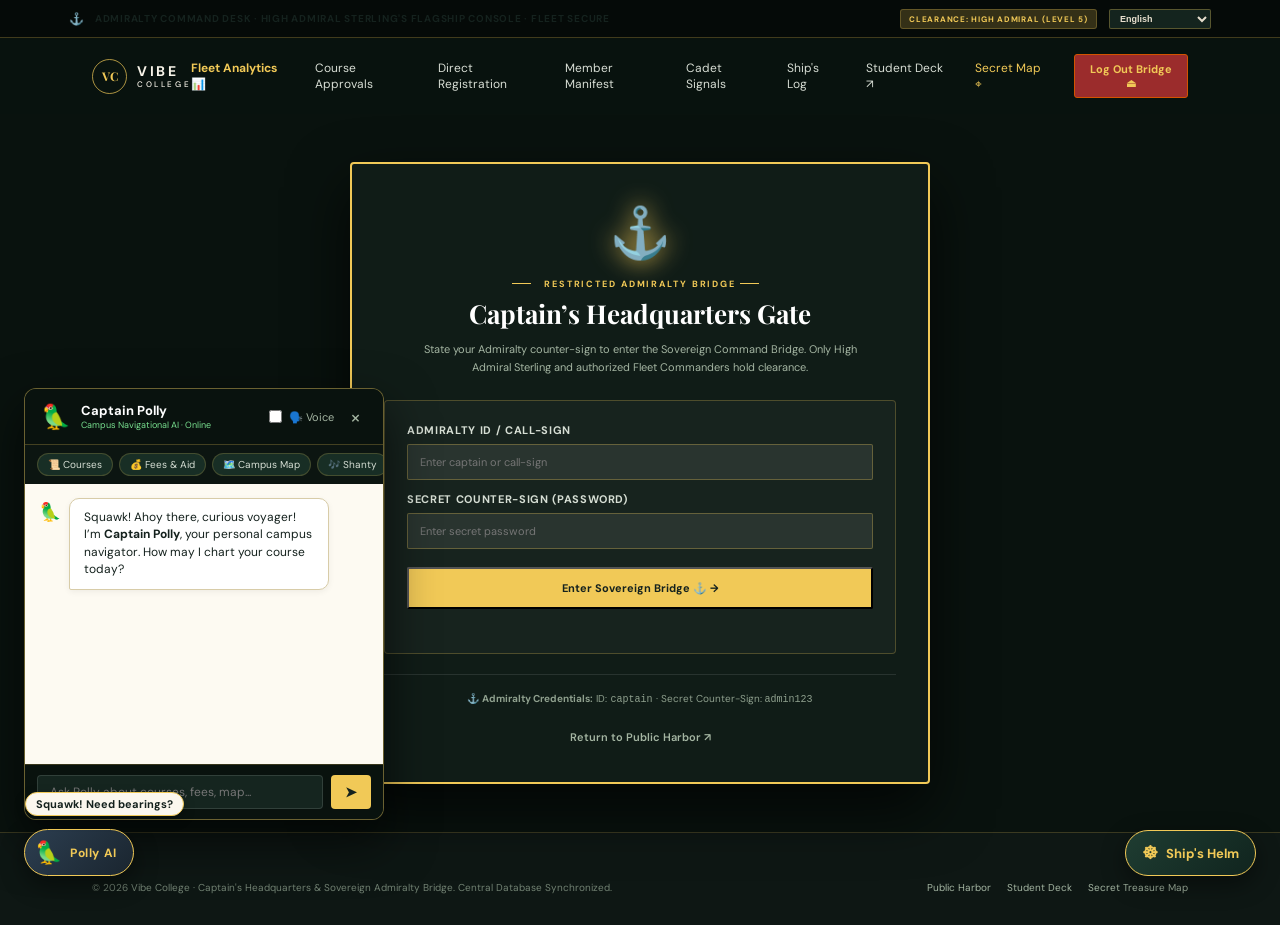
==== commit aa38c095: "feat: final commit" ====
--- a/admin.html
+++ b/admin.html
@@ -15,7 +15,11 @@
       href="https://fonts.googleapis.com/css2?family=DM+Sans:wght@400;500;600;700&family=Playfair+Display:wght@600;700;800&display=swap"
       rel="stylesheet"
     />
+    <link rel="manifest" href="manifest.json" />
     <link rel="stylesheet" href="styles.css" />
+    <script src="audio-weather.js" defer></script>
+    <script src="polly-companion.js" defer></script>
+    <script src="admin-suite.js" defer></script>
     <script src="app.js" defer></script>
   </head>
   <body style="background: #09120e; color: #f5eedf;">
@@ -46,6 +50,7 @@
         <span></span><span></span>
       </button>
       <nav class="main-nav" aria-label="Admin navigation">
+        <a href="#admiralty-analytics-desk" style="color: var(--gold); font-weight: 700;">Fleet Analytics 📊</a>
         <a href="#course-approval-desk">Course Approvals</a>
         <a href="#direct-course-registration">Direct Registration</a>
         <a href="#member-directory">Member Manifest</a>
@@ -149,6 +154,37 @@
             <div class="res-stat-card">
               <strong id="stat-active-courses">6</strong>
               <span>Registered Fleet Subjects</span>
+            </div>
+          </div>
+        </section>
+
+        <!-- FLEET VISUAL ANALYTICS & MANIFEST EXPORT DECK -->
+        <section style="padding: 24px 6%; max-width: 1140px; margin: 0 auto;" id="admiralty-analytics-desk">
+          <div style="display: flex; justify-content: space-between; align-items: center; margin-bottom: 18px; flex-wrap: wrap; gap: 14px;">
+            <div>
+              <span class="trust-badge" style="background: rgba(241, 201, 87, 0.2); color: var(--gold); font-size: 8px;">LIVE ADMIRALTY TELEMETRY</span>
+              <h2 style="margin: 4px 0 0; font-family: var(--serif); font-size: 24px; color: #fff;">
+                📊 Fleet Telemetry & Manifest Export
+              </h2>
+            </div>
+            <div style="display: flex; gap: 10px; flex-wrap: wrap;">
+              <button class="button button-gold" id="btn-export-manifest-csv" type="button" style="font-size: 11px;">
+                📥 Export Member Manifest (CSV)
+              </button>
+              <button class="button button-dark" id="btn-export-enrollments-csv" type="button" style="font-size: 11px;">
+                📥 Export Subject Decrees (CSV)
+              </button>
+            </div>
+          </div>
+
+          <div class="charts-grid">
+            <div class="chart-card">
+              <h3>Department Capacity & Enrollment Share</h3>
+              <canvas id="chart-dept-donut" style="width: 100%; max-width: 280px; height: 180px; display: block; margin: 0 auto;"></canvas>
+            </div>
+            <div class="chart-card">
+              <h3>Admissions Commissioning Velocity</h3>
+              <canvas id="chart-admissions-bar" style="width: 100%; max-width: 300px; height: 180px; display: block; margin: 0 auto;"></canvas>
             </div>
           </div>
         </section>
@@ -514,5 +550,14 @@
         </div>
       </div>
     </footer>
+
+    <!-- PWA SERVICE WORKER REGISTRATION -->
+    <script>
+      if ('serviceWorker' in navigator) {
+        window.addEventListener('load', () => {
+          navigator.serviceWorker.register('./sw.js').catch(() => {});
+        });
+      }
+    </script>
   </body>
 </html>
--- a/styles.css
+++ b/styles.css
@@ -1,4294 +1,1710 @@
-/* ============================================================
-   VIBE COLLEGE — PIRATE WEBSITE
-   Complete Stylesheet
-   ============================================================ */
-
-/* ============================================================
-   1. DESIGN TOKENS / RESET / BASE
-   ============================================================ */
 :root {
+  color-scheme: light;
   --ink: #15221e;
   --sea: #14211d;
   --sea-light: #203b34;
-  --sea-mid: #1a2f28;
   --cream: #f5f0e7;
   --paper: #f3d879;
   --gold: #f1c957;
-  --gold-light: #ffdb69;
   --rust: #bd573b;
   --muted: #8c938a;
-  --serif: 'Playfair Display', Georgia, serif;
-  --sans: 'DM Sans', Arial, sans-serif;
-  --radius-sm: 3px;
-  --radius-md: 8px;
-  --shadow-soft: 0 8px 32px rgba(20,33,29,.12);
-  --shadow-card: 0 16px 48px rgba(20,33,29,.14);
-  --transition: .25s cubic-bezier(.4,0,.2,1);
-}
-
-*,
-*::before,
-*::after {
-  box-sizing: border-box;
-  margin: 0;
-  padding: 0;
-}
-
-html {
-  scroll-behavior: smooth;
-  font-size: 16px;
-}
-
-body {
+  --serif: "Playfair Display", Georgia, serif;
+  --sans: "DM Sans", Arial, sans-serif;
+}
+
+* { box-sizing: border-box; }
+html { scroll-behavior: smooth; }
+body { margin: 0; background: var(--cream); color: var(--ink); font-family: var(--sans); -webkit-font-smoothing: antialiased; }
+a { color: inherit; text-decoration: none; }
+button, input { font: inherit; }
+button, a { -webkit-tap-highlight-color: transparent; }
+
+.announcement { min-height: 38px; padding: 8px 5.4%; display: flex; justify-content: center; align-items: center; gap: 10px; background: var(--gold); color: var(--ink); font-size: 10px; font-weight: 700; letter-spacing: .075em; text-transform: uppercase; }
+.announcement p { margin: 0; }
+.announcement-icon { font-size: 12px; }
+.announcement a { margin-left: 13px; text-decoration: underline; text-underline-offset: 3px; }
+.site-header { height: 76px; display: flex; align-items: center; justify-content: space-between; padding: 0 7.2%; background: var(--sea); color: #f8f4e9; }
+.brand { display: inline-flex; align-items: center; gap: 10px; }
+.brand-mark { width: 35px; height: 35px; display: grid; place-items: center; border: 1px solid rgba(241,201,87,.7); border-radius: 50%; color: var(--gold); font-family: var(--serif); font-size: 12px; font-weight: 700; }
+.brand-name { display: grid; gap: 2px; font-size: 14px; line-height: 1; font-weight: 700; letter-spacing: .18em; }
+.brand-name small { font-size: 8px; font-weight: 500; letter-spacing: .32em; }
+.main-nav { position: relative; display: flex; gap: 28px; align-items: center; color: #d7ddd4; font-size: 12px; }
+.main-nav a { transition: color .2s ease; }
+.main-nav a:hover { color: var(--gold); }
+.compass-toggle { display: inline-flex; align-items: center; gap: 7px; padding: 0; border: 0; background: transparent; color: var(--gold); cursor: pointer; font-size: 11px; font-weight: 600; white-space: nowrap; }
+.compass-toggle > span { font-size: 16px; transition: transform .35s ease; }
+.compass-toggle:hover > span, .compass-toggle[aria-expanded="true"] > span { transform: rotate(45deg); }
+.learning-compass[hidden] { display: none; }
+.learning-compass:not([hidden]) { position: absolute; z-index: 20; top: calc(100% + 18px); right: -85px; width: 350px; padding: 21px; border: 1px solid #d8d1bf; background: #fffcf4; box-shadow: 0 15px 40px rgba(0,0,0,.2); color: var(--ink); }
+.compass-panel-heading { display: flex; align-items: center; gap: 11px; margin-bottom: 18px; }
+.compass-rose { display: grid; width: 38px; height: 38px; place-items: center; border: 1px solid #c9a94f; border-radius: 50%; color: #b38732; font-size: 25px; }
+.compass-kicker { margin: 0 0 3px; color: #9c8051; font-size: 7px; font-weight: 700; letter-spacing: .17em; }
+.compass-panel-heading h2 { margin: 0; font-family: var(--serif); font-size: 19px; font-weight: 600; }
+.compass-close { width: 26px; height: 26px; margin-left: auto; border: 1px solid #e4ddce; border-radius: 50%; background: transparent; color: #657064; cursor: pointer; font-size: 17px; line-height: 1; }
+.compass-search-label { display: block; margin-bottom: 7px; font-size: 9px; font-weight: 700; }
+.compass-search { display: flex; height: 39px; align-items: center; gap: 8px; padding: 0 10px; border: 1px solid #d8d2c4; background: #fffdf8; }
+.compass-search:focus-within { border-color: #a17b3a; box-shadow: 0 0 0 2px rgba(241,201,87,.18); }
+.compass-search > span { color: #a28a67; font-size: 20px; }
+.compass-search input { width: 100%; border: 0; outline: 0; background: transparent; color: var(--ink); font-size: 9px; }
+.compass-hint { margin: 9px 0 7px; color: #85877d; font-size: 8px; line-height: 1.5; }
+.compass-recommendations { display: grid; gap: 6px; }
+.compass-recommendation { display: grid; grid-template-columns: 1fr auto; align-items: center; gap: 8px; padding: 9px 10px; border: 1px solid #eae4d8; background: #f8f4e9; transition: border-color .2s, background .2s; }
+.compass-recommendation:hover { border-color: #c5a752; background: #f8f0d8; }
+.compass-recommendation strong { display: block; margin-bottom: 3px; font-family: var(--serif); font-size: 11px; }
+.compass-recommendation small { display: block; color: #74786f; font-size: 8px; line-height: 1.45; }
+.compass-recommendation > span:last-child { color: #9f7734; font-size: 14px; }
+.compass-privacy { margin: 11px 0 0; color: #98968b; font-size: 7px; }
+.nav-cta { padding: 11px 16px; border: 1px solid rgba(241,201,87,.66); border-radius: 3px; color: var(--gold); font-size: 11px; font-weight: 600; }
+.nav-cta span { padding-left: 9px; }
+.menu-toggle { display: none; }
+
+.hero { position: relative; min-height: 600px; overflow: hidden; display: grid; grid-template-columns: 47% 53%; padding: 69px 7.2% 70px; background: var(--sea); color: #f7f3e8; }
+.hero-copy { position: relative; z-index: 2; max-width: 480px; padding-top: 14px; }
+.eyebrow { margin: 0 0 21px; color: #e8dba9; font-size: 9px; font-weight: 700; letter-spacing: .21em; text-transform: uppercase; }
+.eyebrow > span { display: inline-block; width: 19px; height: 1px; margin: 0 9px 3px 0; background: var(--gold); }
+h1, h2, h3, p { margin-top: 0; }
+.hero h1 { margin: 0; font-family: var(--serif); font-size: clamp(55px, 6.3vw, 86px); font-weight: 600; letter-spacing: -.055em; line-height: .98; }
+h1 em, h2 em { color: var(--gold); font-weight: 600; }
+.hero-intro { max-width: 355px; margin: 24px 0 24px; color: #c0c8be; font-size: 13px; line-height: 1.8; }
+.hero-actions { display: flex; align-items: center; gap: 23px; }
+.button { display: inline-flex; min-height: 44px; align-items: center; justify-content: center; gap: 15px; padding: 0 18px; border-radius: 2px; font-size: 11px; font-weight: 700; transition: transform .2s ease, background .2s ease; }
+.button:hover { transform: translateY(-2px); }
+.button-gold { background: var(--gold); color: var(--ink); }
+.button-gold:hover { background: #ffdb69; }
+.text-link { font-size: 11px; font-weight: 600; }
+.play-icon { margin-right: 6px; color: var(--gold); font-size: 15px; }
+.hero-proof { display: flex; align-items: center; margin-top: 47px; gap: 12px; }
+.crew-avatars { display: flex; align-items: center; }
+.crew-avatars span, .crew-avatars b { width: 27px; height: 27px; margin-left: -6px; display: grid; place-items: center; border: 2px solid var(--sea); border-radius: 50%; background: #c47a57; color: white; font-size: 8px; }
+.crew-avatars span:first-child { margin-left: 0; background: #738b75; }
+.crew-avatars span:nth-child(2) { background: #d09b58; }
+.crew-avatars b { background: #30463e; color: var(--gold); font-size: 9px; }
+.hero-proof p { margin: 0; color: #a8b3a9; font-size: 9px; line-height: 1.55; }
+.hero-proof strong { color: #f4f0e4; font-size: 10px; }
+.proof-divider { width: 1px; height: 27px; margin: 0 8px; background: #536259; }
+.proof-rating span { padding-left: 4px; color: var(--gold); letter-spacing: .05em; }
+.hero-art { position: relative; min-height: 410px; margin: -32px -3vw 0 -2%; overflow: hidden; border-radius: 46% 46% 4px 4px / 43% 43% 4px 4px; background: radial-gradient(ellipse at 71% 38%, #ecb963 0 2%, transparent 2.5%), linear-gradient(180deg,#38554b 0%,#587364 45%,#d6a75e 45.2%,#d6a75e 46%,#506b61 46.2%,#233e36 100%); }
+.hero-art::before { position: absolute; inset: 0; background: repeating-linear-gradient(0deg,transparent 0 32px,rgba(244,224,170,.055) 33px 34px),repeating-linear-gradient(90deg,transparent 0 32px,rgba(244,224,170,.055) 33px 34px); content: ""; opacity: .55; }
+.sun { position: absolute; top: 80px; right: 96px; width: 85px; height: 85px; border-radius: 50%; background: #f3d48c; box-shadow: 0 0 65px 24px rgba(245,198,111,.22); }
+.distant-island { position: absolute; z-index: 1; top: 174px; right: 25%; width: 37%; height: 73px; border-radius: 70% 30% 0 0; background: #415e4f; transform: rotate(-5deg); }
+.distant-island::before { position: absolute; content: ""; left: 33%; top: -31px; width: 39px; height: 48px; border-radius: 100% 0 70% 20%; background: #415e4f; transform: rotate(-24deg); }
+.wave { position: absolute; z-index: 2; left: -8%; width: 118%; height: 100px; border-top: 1px solid rgba(242,223,166,.36); border-radius: 48% 50% 0 0; }
+.wave-back { top: 237px; transform: rotate(-4deg); }
+.wave-mid { top: 281px; transform: rotate(3deg); }
+.wave-front { top: 337px; transform: rotate(-2deg); }
+.ship { position: absolute; z-index: 4; top: 212px; left: 41%; width: 176px; height: 150px; }
+.mast { position: absolute; left: 80px; top: 0; width: 2px; height: 101px; background: #302d23; }
+.sail { position: absolute; z-index: 1; background: #f4e3b7; box-shadow: inset -5px 0 12px rgba(105,81,48,.08); }
+.sail-large { left: 17px; top: 8px; width: 62px; height: 79px; clip-path: polygon(100% 0,100% 100%,0 78%); }
+.sail-small { left: 83px; top: 16px; width: 48px; height: 68px; clip-path: polygon(0 0,100% 80%,0 100%); }
+.ship-flag { position: absolute; z-index: 2; top: -4px; left: 83px; width: 23px; height: 14px; color: var(--rust); font-size: 10px; }
+.hull { position: absolute; left: 4px; top: 96px; width: 148px; height: 34px; border-radius: 3px 3px 44% 44%; background: #523a2b; clip-path: polygon(0 0,100% 0,82% 100%,19% 100%); }
+.art-label { position: absolute; z-index: 4; left: 28px; top: 97px; color: #f5dfad; font-family: var(--serif); font-size: 13px; font-style: italic; line-height: 1.5; transform: rotate(-8deg); }
+.art-label span { display: inline-block; font-size: 21px; transform: rotate(-27deg); }
+.art-compass { position: absolute; z-index: 4; right: 27px; bottom: 27px; display: grid; color: var(--gold); justify-items: center; }
+.art-compass span { font-size: 8px; }
+.art-compass i { font-size: 28px; font-style: normal; }
+.art-coordinate { position: absolute; z-index: 4; bottom: 30px; left: 29px; color: rgba(245,233,196,.73); font-size: 7px; letter-spacing: .15em; }
+.hero-bottom { position: absolute; right: 7.2%; bottom: 22px; left: 7.2%; display: flex; justify-content: space-between; color: #819087; font-size: 8px; font-weight: 700; letter-spacing: .19em; }
+
+.stats-section { padding: 24px 7.2%; border-top: 2px solid var(--gold); border-bottom: 1px solid rgba(241,201,87,.16); background: #101b17; color: #f5f0e5; }
+.stats-grid { max-width: 1110px; display: grid; grid-template-columns: repeat(6, 1fr); margin: 0 auto; }
+.stat-item { display: grid; justify-items: center; align-content: center; gap: 5px; padding: 13px 8px; border-right: 1px solid rgba(241,201,87,.16); text-align: center; }
+.stat-item:last-child { border-right: 0; }
+.stat-icon { color: var(--gold); font-size: 15px; }
+.stat-number { color: var(--gold); font-family: var(--serif); font-size: clamp(17px, 2vw, 23px); line-height: 1.15; }
+.stat-label { margin: 0; color: #aab4a9; font-size: 8px; font-weight: 700; letter-spacing: .08em; text-transform: uppercase; }
+
+.locator-section { padding: 88px 7.2% 92px; background: var(--cream); }
+.section-heading { margin-bottom: 34px; text-align: center; }
+.eyebrow-dark { color: #68736a; }
+.section-heading h2, .courses-heading h2, .crew-copy h2, .apply-banner h2 { margin: 0; font-family: var(--serif); font-size: clamp(35px,4vw,49px); font-weight: 600; letter-spacing: -.045em; line-height: 1.15; }
+.section-heading h2 em, .crew-copy h2 em { color: var(--rust); }
+.section-heading > p:last-child { margin: 11px 0 0; color: #72796f; font-size: 12px; }
+.locator-card { max-width: 1110px; margin: 0 auto; border: 1px solid #ded8c9; background: #fffcf4; box-shadow: 0 16px 45px rgba(46,42,29,.07); }
+.locator-topline, .locator-foot { display: flex; min-height: 42px; align-items: center; justify-content: space-between; padding: 0 24px; color: #7b8177; font-size: 8px; font-weight: 700; letter-spacing: .14em; }
+.locator-topline { border-bottom: 1px solid #e9e3d7; }
+.locator-title { display: flex; align-items: center; gap: 9px; color: var(--ink); }
+.tiny-compass { color: var(--rust); font-size: 17px; }
+.locator-content { min-height: 396px; display: grid; grid-template-columns: 35% 65%; }
+.locator-guide { position: relative; padding: 28px 29px 22px; border-right: 1px solid #e9e3d7; }
+.parrot { position: absolute; top: 20px; right: 27px; display: grid; width: 52px; height: 52px; place-items: center; border: 1px solid #ded5c1; border-radius: 50%; background: #f6edda; font-size: 29px; transform: rotate(-8deg); }
+.parrot-speech { position: relative; width: calc(100% - 46px); min-height: 66px; margin: 0 0 27px; padding: 11px 13px; border-radius: 3px; background: #efe9dc; }
+.speech-name { color: #9a7650; font-size: 7px; font-weight: 700; letter-spacing: .14em; }
+.parrot-speech p { margin: 5px 0 0; font-family: var(--serif); font-size: 13px; font-style: italic; }
+.speech-tail { position: absolute; top: 26px; right: -7px; width: 14px; height: 14px; background: #efe9dc; transform: rotate(45deg); }
+.destination-form label { display: block; margin-bottom: 9px; font-size: 10px; font-weight: 700; }
+.search-field { height: 42px; display: flex; align-items: center; gap: 8px; padding: 0 5px 0 11px; border: 1px solid #d8d2c4; background: #fffdf8; }
+.search-field > span { color: #a28a67; font-size: 22px; }
+.search-field input { min-width: 0; flex: 1; border: 0; outline: 0; background: transparent; color: var(--ink); font-size: 10px; }
+.search-field input::placeholder { color: #9a9b91; }
+.search-field:focus-within { border-color: #a17b3a; box-shadow: 0 0 0 2px rgba(241,201,87,.18); }
+.search-field button { width: 31px; height: 31px; border: 0; border-radius: 2px; background: var(--sea); color: var(--gold); cursor: pointer; font-size: 18px; }
+.search-field button:hover { background: #2b463b; }
+.search-hint { display: block; margin-top: 7px; color: #898b81; font-size: 8px; }
+.search-error { min-height: 14px; margin: 5px 0 0; color: #a23b2f; font-size: 9px; }
+.popular-destinations { display: flex; flex-wrap: wrap; align-items: center; gap: 7px; margin-top: 17px; }
+.popular-destinations > span { flex-basis: 100%; color: #99968a; font-size: 7px; font-weight: 700; letter-spacing: .14em; }
+.popular-destinations button { padding: 6px 8px; border: 1px solid #e2ddcf; border-radius: 20px; background: transparent; color: #657064; cursor: pointer; font-size: 8px; }
+.popular-destinations button:hover { border-color: #c1a451; background: #f8f1dd; color: var(--ink); }
+.bottle-prompt { display: flex; align-items: center; gap: 9px; margin-top: 22px; padding-top: 15px; border-top: 1px solid #e9e3d7; }
+.bottle-mini { display: grid; width: 26px; height: 26px; place-items: center; border: 1px solid #ded5c1; border-radius: 50%; color: #9a7650; font-size: 16px; }
+.bottle-prompt p { margin: 0; color: #83877e; font-size: 8px; line-height: 1.55; }
+.bottle-prompt strong { color: var(--ink); }
+.treasure-area { min-width: 0; display: grid; place-items: center; padding: 25px; background: #eae7da; }
+.treasure-empty { position: relative; text-align: center; animation: arrive .45s ease both; }
+.empty-bottle { position: relative; width: 55px; height: 75px; margin: 0 auto 13px; }
+.bottle-cork { position: absolute; z-index: 2; top: 0; left: 23px; width: 10px; height: 10px; border-radius: 2px 2px 1px 1px; background: #986d3f; }
+.bottle-neck { position: absolute; top: 8px; left: 20px; width: 16px; height: 19px; border: 2px solid #90a08c; border-bottom: 0; border-radius: 4px 4px 0 0; background: rgba(255,255,255,.37); }
+.bottle-glass { position: absolute; top: 24px; left: 7px; width: 42px; height: 48px; display: grid; place-items: center; border: 2px solid #90a08c; border-radius: 11px 11px 13px 13px; background: linear-gradient(160deg,rgba(255,255,255,.76),rgba(161,194,170,.3)); color: #9c7951; transform: rotate(-8deg); }
+.bottle-glass::after { position: absolute; inset: auto 2px 3px; height: 14px; border-radius: 3px 3px 10px 10px; background: rgba(169,186,128,.48); content: ""; }
+.bottle-glass i { z-index: 1; font-size: 17px; font-style: normal; }
+.empty-title { margin: 0 0 6px; color: #48584d; font-family: var(--serif); font-size: 16px; font-weight: 600; }
+.treasure-empty > p:not(.empty-title) { color: #83877e; font-size: 9px; line-height: 1.7; }
+.empty-doodle { position: absolute; right: -43px; bottom: 17px; color: #b58b48; font-size: 13px; transform: rotate(-18deg); }
+.bottle-opening .bottle-cork { animation: cork-pop .48s ease-out both; }
+.bottle-opening .bottle-glass { animation: bottle-shake .38s ease-in-out both; }
+.treasure-map { position: relative; width: min(100%, 600px); padding: 17px 18px 12px; background-color: #f3dc91; background-image: radial-gradient(ellipse at 30% 17%,rgba(255,255,255,.25),transparent 45%),repeating-linear-gradient(10deg,rgba(123,88,35,.035) 0 1px,transparent 1px 5px); color: #5e4c2d; filter: drop-shadow(0 7px 8px rgba(38,34,20,.21)); clip-path: polygon(1% 1%,6% 2%,12% 0,18% 2%,23% 0,30% 1%,38% 0,45% 2%,51% 0,59% 1%,65% 0,72% 2%,79% 0,86% 1%,93% 0,99% 3%,98% 10%,100% 17%,98% 24%,100% 31%,98% 39%,100% 47%,98% 56%,100% 64%,98% 73%,100% 81%,98% 91%,99% 98%,92% 97%,86% 100%,79% 98%,72% 100%,65% 98%,58% 100%,51% 98%,44% 100%,37% 98%,29% 100%,22% 98%,15% 100%,8% 98%,1% 100%,2% 91%,0 83%,2% 75%,0 66%,2% 57%,0 49%,2% 41%,0 32%,2% 24%,0 16%,2% 9%); animation: unroll .65s cubic-bezier(.18,.78,.25,1) both; }
+.treasure-map.is-hidden { display: none; }
+.map-stamp { position: absolute; z-index: 3; top: 27px; right: 28px; display: grid; width: 49px; height: 49px; place-items: center; border: 1px solid rgba(152,66,45,.65); border-radius: 50%; color: rgba(152,66,45,.72); font-size: 6px; font-weight: 700; line-height: 1.4; letter-spacing: .07em; text-align: center; transform: rotate(12deg); }
+.map-paper-top { display: flex; justify-content: space-between; padding: 2px 5px 11px; border-bottom: 1px solid rgba(113,88,45,.25); color: #806637; font-size: 7px; font-weight: 700; letter-spacing: .13em; }
+.map-scene { position: relative; height: 222px; margin-top: 10px; overflow: hidden; background-color: rgba(223,200,129,.19); background-image: radial-gradient(ellipse at 23% 61%,rgba(113,149,101,.28) 0 13%,transparent 13.5%),radial-gradient(ellipse at 65% 33%,rgba(113,149,101,.21) 0 10%,transparent 10.5%),radial-gradient(ellipse at 75% 84%,rgba(113,149,101,.22) 0 13%,transparent 13.5%),repeating-linear-gradient(31deg,transparent 0 31px,rgba(121,102,61,.09) 32px,transparent 33px); }
+.map-land { position: absolute; border: 1px solid rgba(92,129,88,.3); border-radius: 48%; }
+.land-one { top: 22px; left: 12%; width: 38%; height: 94px; transform: rotate(-12deg); }
+.land-two { bottom: 9px; right: 8%; width: 43%; height: 90px; transform: rotate(15deg); }
+.route-lines { position: absolute; z-index: 1; inset: 0; width: 100%; height: 100%; }
+.route-lines path { fill: none; stroke: #9f633c; stroke-dasharray: 3 5; stroke-linecap: round; stroke-width: 2; }
+.map-watermark { position: absolute; top: 88px; left: 38%; color: rgba(107,93,59,.12); font-family: var(--serif); font-size: 20px; font-weight: 700; letter-spacing: .12em; line-height: 1.1; text-align: center; transform: rotate(-10deg); }
+.map-location { position: absolute; z-index: 2; top: 18%; right: 12%; display: flex; align-items: center; gap: 5px; transform: rotate(-2deg); }
+.map-cross { color: #aa3828; font-family: var(--sans); font-size: 30px; font-weight: 700; line-height: 1; text-shadow: 1px 1px rgba(255,248,213,.7); }
+.map-pin-label { max-width: 125px; padding: 4px 7px; border: 1px solid rgba(131,88,47,.42); background: #f8e9b7; color: #60452b; font-family: var(--serif); font-size: 9px; font-weight: 700; }
+.map-building { position: absolute; z-index: 2; display: grid; justify-items: center; gap: 2px; min-width: 46px; color: #576943; text-align: center; }
+.map-building i { display: grid; width: 21px; height: 17px; place-items: center; border: 1px solid rgba(103,107,68,.56); background: rgba(247,229,169,.82); color: #77643e; font-size: 13px; font-style: normal; line-height: 1; }
+.map-building b { max-width: 60px; color: #6f5835; font-size: 6px; font-weight: 600; }
+.building-one { top: 62%; left: 16%; }
+.building-two { top: 34%; left: 37%; }
+.building-three { top: 67%; left: 55%; }
+.building-four { top: 25%; left: 70%; }
+.map-compass { position: absolute; top: 7px; left: 10px; display: grid; justify-items: center; color: #806637; }
+.map-compass i { font-size: 20px; font-style: normal; }
+.map-compass b { margin-top: -2px; font-size: 6px; }
+.map-scale { position: absolute; right: 12px; bottom: 7px; color: #806637; font-size: 6px; }
+.map-caption { display: flex; align-items: center; gap: 8px; margin: 8px 5px 0; padding-top: 8px; border-top: 1px dashed rgba(113,88,45,.33); }
+.caption-icon { color: #a74835; font-size: 16px; }
+.map-caption p { flex: 1; margin: 0; color: #705632; font-size: 8px; line-height: 1.55; }
+.map-caption strong { font-family: var(--serif); font-size: 10px; }
+.map-copy { width: 27px; height: 27px; border: 1px solid rgba(113,88,45,.33); border-radius: 50%; background: transparent; color: #705632; cursor: pointer; }
+.map-copy:hover { background: rgba(255,255,255,.32); }
+.locator-foot { min-height: 35px; border-top: 1px solid #e9e3d7; font-size: 7px; }
+
+.courses-section { padding: 82px 7.2% 92px; background: var(--sea); color: #f5f0e5; }
+.courses-heading { max-width: 1110px; display: flex; justify-content: space-between; align-items: end; margin: 0 auto 30px; }
+.courses-heading h2 { font-size: 43px; }
+.light-link { margin-bottom: 9px; color: #d5d9cb; }
+.light-link:hover { color: var(--gold); }
+.course-grid { max-width: 1110px; display: grid; grid-template-columns: repeat(3,1fr); gap: 13px; margin: 0 auto; }
+.course-card { position: relative; min-height: 245px; overflow: hidden; padding: 24px; color: var(--ink); transition: transform .25s ease; }
+.course-card:hover { transform: translateY(-5px); }
+.course-sand { background: #e8d49b; }
+.course-sea { background: #91a89b; }
+.course-rust { background: #c47658; color: #fff5e5; }
+.course-number { font-size: 8px; font-weight: 700; letter-spacing: .14em; }
+.course-icon { position: absolute; top: 15px; right: 20px; color: rgba(32,47,35,.5); font-size: 25px; }
+.course-card h3 { margin: 39px 0 9px; font-family: var(--serif); font-size: 27px; font-weight: 600; letter-spacing: -.04em; line-height: 1.07; }
+.course-card p { max-width: 190px; margin: 0; color: rgba(25,38,30,.7); font-size: 10px; line-height: 1.6; }
+.course-rust p { color: rgba(255,245,229,.77); }
+.course-arrow { position: absolute; right: 21px; bottom: 18px; font-size: 18px; }
+
+.crew-section { min-height: 435px; display: grid; grid-template-columns: 1fr .8fr; gap: 11%; align-items: center; padding: 79px 13%; background: #eee9dc; }
+.crew-copy { max-width: 430px; }
+.crew-copy h2 { font-size: 43px; }
+.crew-copy > p:not(.eyebrow) { max-width: 375px; margin: 17px 0 20px; color: #73766c; font-size: 12px; line-height: 1.8; }
+.button-dark { background: var(--sea); color: #f5f0e5; }
+.button-dark span { color: var(--gold); }
+.crew-note { position: relative; max-width: 370px; min-height: 280px; justify-self: center; padding: 29px 29px 21px; background: #f8e3a1; box-shadow: 0 13px 25px rgba(60,48,26,.13); transform: rotate(2deg); }
+.note-tape { position: absolute; top: -9px; left: calc(50% - 38px); width: 76px; height: 17px; background: rgba(206,177,110,.65); transform: rotate(-3deg); }
+.note-star { position: absolute; top: 16px; right: 23px; color: #ac7743; font-size: 24px; }
+.note-label { color: #967b4e; font-size: 7px; font-weight: 700; letter-spacing: .16em; }
+.crew-note h3 { margin: 17px 0 12px; font-family: var(--serif); font-size: 24px; font-weight: 600; }
+.event-row { display: grid; grid-template-columns: 40px 1fr 13px; align-items: center; gap: 10px; padding: 11px 0; border-top: 1px dashed rgba(122,96,53,.3); }
+.event-date { color: #a74d36; font-family: var(--serif); font-size: 18px; font-weight: 700; line-height: .9; text-align: center; }
+.event-date small { font-family: var(--sans); font-size: 7px; letter-spacing: .08em; }
+.event-row p { margin: 0; color: #777055; font-size: 8px; line-height: 1.55; }
+.event-row strong { color: #3e4132; font-size: 10px; }
+.event-row > span:last-child { font-size: 12px; }
+.note-footer { margin-top: 10px; color: #947e56; font-size: 7px; font-weight: 700; letter-spacing: .15em; text-align: right; }
+.note-footer span { color: #b44e3a; font-size: 14px; }
+
+.apply-banner { position: relative; overflow: hidden; padding: 76px 20px 79px; background: #294239; color: #f7f2e7; text-align: center; }
+.apply-banner::before, .apply-banner::after { position: absolute; width: 300px; height: 300px; border: 1px solid rgba(241,201,87,.13); border-radius: 50%; content: ""; }
+.apply-banner::before { top: -180px; left: -80px; box-shadow: 0 0 0 18px rgba(241,201,87,.025),0 0 0 45px rgba(241,201,87,.025); }
+.apply-banner::after { right: -90px; bottom: -220px; box-shadow: 0 0 0 18px rgba(241,201,87,.025),0 0 0 45px rgba(241,201,87,.025); }
+.apply-banner .eyebrow { position: relative; z-index: 1; margin-bottom: 15px; }
+.apply-banner h2 { position: relative; z-index: 1; font-size: 45px; }
+.apply-banner > p:not(.eyebrow) { position: relative; z-index: 1; margin: 12px 0 21px; color: #c3cdc1; font-size: 11px; }
+.apply-banner .button { position: relative; z-index: 1; }
+.apply-spark { position: absolute; top: 48px; right: 19%; color: rgba(241,201,87,.25); font-size: 35px; }
+.site-footer { padding: 48px 7.2% 32px; background: #0e1714; color: #aab4a9; border-top: 1px solid rgba(241,201,87,.2); }
+.footer-top { display: grid; grid-template-columns: 1.4fr 1fr 1fr 1.2fr; gap: 36px; margin-bottom: 40px; }
+.footer-col h4 { margin: 0 0 16px; color: var(--gold); font-family: var(--serif); font-size: 14px; letter-spacing: .06em; }
+.footer-col ul { list-style: none; padding: 0; margin: 0; display: grid; gap: 9px; font-size: 11px; }
+.footer-col ul a { color: #b8c4b7; transition: color .2s; }
+.footer-col ul a:hover { color: var(--gold); }
+.footer-brand { margin-bottom: 14px; }
+.footer-brand .brand-mark { width: 34px; height: 34px; font-size: 11px; }
+.footer-brand .brand-name { color: #f3eee2; font-size: 13px; }
+.footer-brand .brand-name small { font-size: 8px; }
+.footer-desc { font-size: 11px; line-height: 1.6; color: #8e9e8f; margin: 0 0 16px; max-width: 270px; }
+.footer-socials { display: flex; gap: 10px; }
+.social-beacon { width: 30px; height: 30px; display: grid; place-items: center; border: 1px solid rgba(241,201,87,.3); border-radius: 50%; color: var(--gold); font-size: 11px; transition: background .2s, transform .2s; }
+.social-beacon:hover { background: var(--gold); color: var(--sea); transform: translateY(-2px); }
+.footer-badges { display: flex; flex-wrap: wrap; gap: 6px; margin-top: 12px; }
+.trust-badge { display: inline-flex; align-items: center; gap: 5px; padding: 4px 8px; border: 1px solid rgba(241,201,87,.25); border-radius: 3px; font-size: 9px; color: #d6ded4; background: rgba(255,255,255,.03); }
+.footer-bottom { display: flex; align-items: center; justify-content: space-between; padding-top: 24px; border-top: 1px solid rgba(255,255,255,.07); font-size: 10px; color: #728273; }
+.footer-bottom-links { display: flex; gap: 18px; }
+.footer-bottom-links a:hover { color: var(--gold); }
+
+/* NAV EXTRAS */
+.nav-portal-btn { display: inline-flex; align-items: center; gap: 6px; padding: 7px 12px; border: 1px solid rgba(241,201,87,.45); border-radius: 3px; background: rgba(241,201,87,.1); color: var(--gold); font-size: 11px; font-weight: 700; cursor: pointer; transition: background .2s, transform .2s; }
+.nav-portal-btn:hover { background: var(--gold); color: var(--sea); transform: translateY(-1px); }
+.nav-portal-btn span { font-size: 13px; }
+
+/* CAPTAIN'S QUARTERS */
+.quarters-section { padding: 88px 7.2% 92px; background: radial-gradient(circle at 15% 30%, #1c3029 0%, #14211d 85%); color: #f5f1e6; border-bottom: 1px solid rgba(241,201,87,.15); }
+.quarters-grid { max-width: 1140px; margin: 0 auto; display: grid; grid-template-columns: 380px 1fr; gap: 48px; align-items: center; }
+.captain-frame { position: relative; padding: 14px; background: #231911; border: 2px solid #a38241; border-radius: 4px; box-shadow: 0 16px 45px rgba(0,0,0,.45), inset 0 0 20px rgba(0,0,0,.5); }
+.captain-frame-corners { position: absolute; inset: 4px; border: 1px dashed rgba(241,201,87,.4); pointer-events: none; }
+.captain-portrait-img { width: 100%; aspect-ratio: 4/3; object-fit: cover; display: block; filter: contrast(1.04) sepia(0.08); border: 1px solid #755b29; }
+.captain-plaque { margin-top: 12px; text-align: center; padding: 8px; background: linear-gradient(180deg,#38291b,#22160d); border: 1px solid #b8934a; border-radius: 2px; }
+.captain-plaque-title { margin: 0; color: var(--gold); font-family: var(--serif); font-size: 12px; font-weight: 700; letter-spacing: .1em; text-transform: uppercase; }
+.captain-plaque-sub { margin: 3px 0 0; color: #bcae97; font-size: 8px; letter-spacing: .08em; }
+.quarters-content { position: relative; }
+.quarters-content h2 { margin: 0 0 16px; font-family: var(--serif); font-size: clamp(34px, 3.8vw, 46px); font-weight: 600; line-height: 1.15; }
+.captain-quote { position: relative; padding-left: 20px; border-left: 3px solid var(--gold); margin: 0 0 22px; font-family: var(--serif); font-size: 16px; font-style: italic; line-height: 1.6; color: #e9e1cd; }
+.quarters-text { font-size: 12px; line-height: 1.8; color: #bcc5b8; margin: 0 0 24px; max-width: 580px; }
+.quarters-credentials { display: grid; grid-template-columns: repeat(3, 1fr); gap: 12px; margin-bottom: 26px; }
+.credential-pill { padding: 10px 12px; background: rgba(255,255,255,.04); border: 1px solid rgba(241,201,87,.25); border-radius: 3px; display: flex; align-items: center; gap: 9px; }
+.credential-pill span { color: var(--gold); font-size: 18px; }
+.credential-pill strong { display: block; font-size: 10px; color: #f5f0e5; font-family: var(--serif); }
+.credential-pill small { display: block; font-size: 8px; color: #9aa899; }
+.quarters-actions { display: flex; align-items: center; gap: 16px; }
+
+/* COURSE ENHANCEMENTS */
+.course-card-actions { margin-top: 18px; padding-top: 14px; border-top: 1px dashed rgba(25,38,30,.25); display: flex; justify-content: space-between; align-items: center; }
+.course-card-actions button { background: rgba(21,34,30,.88); color: var(--gold); border: 0; padding: 6px 12px; font-size: 9px; font-weight: 700; border-radius: 2px; cursor: pointer; transition: background .2s; }
+.course-card-actions button:hover { background: #0b1512; }
+.course-meta-tags { display: flex; gap: 6px; margin: 12px 0 0; font-size: 8px; font-weight: 700; letter-spacing: .08em; text-transform: uppercase; color: rgba(21,34,30,.7); }
+.course-rust .course-meta-tags { color: rgba(255,255,255,.8); }
+
+/* ADMISSIONS: THE CREW QUARTERS */
+.admissions-section { padding: 88px 7.2% 92px; background: var(--cream); border-top: 1px solid #ded8c9; }
+.admissions-wrapper { max-width: 1140px; margin: 0 auto; background: #fffcf4; border: 1px solid #ded8c9; box-shadow: 0 16px 45px rgba(46,42,29,.07); }
+.admissions-tabs { display: flex; border-bottom: 1px solid #ded8c9; background: #f6eedb; overflow-x: auto; }
+.adm-tab { flex: 1; min-height: 52px; display: inline-flex; align-items: center; justify-content: center; gap: 8px; padding: 0 16px; border: 0; background: transparent; color: #6d6b61; font-size: 11px; font-weight: 700; letter-spacing: .04em; cursor: pointer; white-space: nowrap; border-bottom: 3px solid transparent; transition: all .2s; }
+.adm-tab:hover { color: var(--ink); background: rgba(255,255,255,.4); }
+.adm-tab.is-active { color: var(--ink); background: #fffcf4; border-bottom-color: var(--rust); font-weight: 700; }
+.adm-tab span { font-size: 14px; }
+.adm-content-pane { padding: 36px 36px 40px; display: none; }
+.adm-content-pane.is-active { display: block; animation: arrive .35s ease; }
+
+/* DOUBLOON CALCULATOR */
+.calc-grid { display: grid; grid-template-columns: 1fr 1fr; gap: 36px; align-items: start; }
+.calc-form-group { margin-bottom: 20px; }
+.calc-label { display: block; margin-bottom: 8px; font-size: 10px; font-weight: 700; letter-spacing: .06em; text-transform: uppercase; color: #5a5f57; }
+.calc-select { width: 100%; height: 42px; padding: 0 12px; border: 1px solid #d8d2c4; background: #fffdf8; color: var(--ink); font-size: 11px; font-weight: 600; outline: 0; border-radius: 2px; }
+.calc-select:focus { border-color: #a17b3a; box-shadow: 0 0 0 2px rgba(241,201,87,.18); }
+.calc-options-grid { display: grid; grid-template-columns: 1fr 1fr; gap: 10px; }
+.calc-radio-card { display: block; cursor: pointer; border: 1px solid #d8d2c4; padding: 12px; border-radius: 2px; background: #fffdf8; transition: border-color .2s, background .2s; }
+.calc-radio-card:hover { border-color: #bfa152; }
+.calc-radio-card input { margin-right: 6px; }
+.calc-radio-card strong { display: block; font-size: 11px; font-family: var(--serif); margin-top: 4px; }
+.calc-radio-card small { display: block; font-size: 8px; color: #787e74; margin-top: 2px; }
+.calc-radio-card input:checked + .radio-content { color: var(--ink); }
+.calc-summary-card { padding: 28px; background: #fbf7ec; border: 1px solid #dfd7c2; border-radius: 3px; box-shadow: inset 0 0 15px rgba(214,196,151,.2); }
+.calc-summary-title { margin: 0 0 16px; font-family: var(--serif); font-size: 18px; color: var(--sea); display: flex; justify-content: space-between; align-items: center; }
+.calc-summary-table { width: 100%; border-collapse: collapse; font-size: 11px; margin-bottom: 20px; }
+.calc-summary-table tr { border-bottom: 1px dashed #dcd4be; }
+.calc-summary-table td { padding: 9px 0; }
+.calc-summary-table td:last-child { text-align: right; font-weight: 700; }
+.calc-total-row { font-size: 14px; color: var(--rust); font-weight: 700; border-bottom: 2px solid #bba060 !important; }
+.calc-total-row td { padding: 14px 0 !important; }
+.calc-schedule-box { padding: 12px; background: #fffdf9; border: 1px solid #e5dcbf; border-radius: 2px; margin-bottom: 20px; font-size: 9px; }
+.calc-schedule-box strong { display: block; margin-bottom: 6px; color: #5a5f57; font-size: 10px; }
+.calc-installments { display: grid; grid-template-columns: repeat(3, 1fr); gap: 8px; text-align: center; }
+.calc-inst-item { padding: 6px; background: #f6eedc; border-radius: 2px; }
+.calc-inst-item span { display: block; color: #847a64; font-size: 7px; text-transform: uppercase; }
+.calc-inst-item strong { margin: 2px 0 0; color: var(--ink); font-size: 10px; }
+.calc-summary-actions { display: flex; gap: 10px; }
+.bank-tieups { margin-top: 28px; padding-top: 18px; border-top: 1px solid #e6dfce; }
+.bank-tieups p { margin: 0 0 10px; font-size: 9px; font-weight: 700; letter-spacing: .08em; text-transform: uppercase; color: #847a64; }
+.bank-badge-list { display: flex; flex-wrap: wrap; gap: 8px; }
+.bank-badge { padding: 6px 12px; background: #eee7d5; border: 1px solid #d5cbb3; border-radius: 20px; font-size: 9px; font-weight: 600; color: #4b5247; }
+
+/* SAILING SCHEDULE & ELIGIBILITY */
+.schedule-grid { display: grid; grid-template-columns: 1fr 1fr; gap: 36px; }
+.timeline-title { margin: 0 0 20px; font-family: var(--serif); font-size: 20px; }
+.timeline-track { position: relative; padding-left: 32px; display: grid; gap: 24px; }
+.timeline-track::before { content: ""; position: absolute; left: 11px; top: 8px; bottom: 8px; width: 2px; background: #d7cbaf; }
+.timeline-milestone { position: relative; }
+.timeline-milestone::before { content: "✳"; position: absolute; left: -32px; top: -1px; width: 24px; height: 24px; display: grid; place-items: center; border-radius: 50%; background: var(--sea); color: var(--gold); font-size: 11px; }
+.milestone-date { font-size: 9px; font-weight: 700; letter-spacing: .1em; color: var(--rust); text-transform: uppercase; margin: 0 0 4px; }
+.milestone-name { margin: 0 0 4px; font-family: var(--serif); font-size: 14px; font-weight: 600; }
+.milestone-desc { margin: 0; font-size: 10px; color: #6a7167; line-height: 1.5; }
+.eligibility-box { padding: 22px; background: #fbf7ee; border: 1px solid #ded4bb; border-radius: 3px; margin-bottom: 16px; }
+.eligibility-box h4 { margin: 0 0 10px; font-family: var(--serif); font-size: 15px; color: var(--sea); }
+.eligibility-box ul { margin: 0; padding-left: 18px; font-size: 11px; color: #525a4f; line-height: 1.6; }
+
+/* SEAFARER'S DOSSIER (DOCUMENT CHECKLIST) */
+.dossier-header { display: flex; justify-content: space-between; align-items: center; margin-bottom: 24px; }
+.dossier-progress-wrap { width: 300px; text-align: right; }
+.dossier-progress-label { font-size: 9px; font-weight: 700; letter-spacing: .08em; color: #6a7167; margin-bottom: 6px; display: block; }
+.dossier-progress-bar { height: 8px; width: 100%; background: #e3dbc5; border-radius: 4px; overflow: hidden; }
+.dossier-progress-fill { height: 100%; width: 0%; background: linear-gradient(90deg, #c47658, #30463e); transition: width .3s ease; }
+.dossier-checklist-grid { display: grid; gap: 12px; }
+.dossier-item { display: flex; align-items: center; gap: 16px; padding: 14px 18px; background: #fcf9f0; border: 1px solid #e2dbca; border-radius: 3px; cursor: pointer; transition: background .2s, border-color .2s; }
+.dossier-item:hover { border-color: #bfa152; background: #fffcf4; }
+.dossier-item input[type="checkbox"] { width: 18px; height: 18px; accent-color: #244136; cursor: pointer; }
+.dossier-item-text { flex: 1; }
+.dossier-item-text strong { display: block; font-size: 12px; font-family: var(--serif); }
+.dossier-item-text small { color: #727a6f; font-size: 9px; }
+.dossier-status-badge { font-size: 8px; font-weight: 700; letter-spacing: .08em; text-transform: uppercase; padding: 4px 8px; border-radius: 20px; background: #eee7d5; color: #726b56; }
+.dossier-item.is-checked .dossier-status-badge { background: #d7e8db; color: #225c34; }
+
+/* ADMISSIONS FAQS */
+.faq-grid { display: grid; gap: 12px; max-width: 860px; margin: 0 auto; }
+.faq-accordion { border: 1px solid #e0d7c2; background: #fffdf7; border-radius: 2px; }
+.faq-question-btn { width: 100%; padding: 16px 20px; display: flex; justify-content: space-between; align-items: center; border: 0; background: transparent; text-align: left; cursor: pointer; font-family: var(--serif); font-size: 14px; font-weight: 600; color: var(--ink); }
+.faq-icon { font-size: 14px; color: var(--rust); transition: transform .25s ease; }
+.faq-accordion.is-open .faq-icon { transform: rotate(90deg); }
+.faq-answer { display: none; padding: 0 20px 18px; font-size: 11px; line-height: 1.7; color: #5a6457; border-top: 1px dashed #ede5cf; margin-top: 4px; padding-top: 12px; }
+.faq-accordion.is-open .faq-answer { display: block; animation: arrive .25s ease; }
+
+/* PLACEMENTS: THE BOUNTY BOARD */
+.placements-section { padding: 92px 7.2% 96px; background: #13201c; color: #f5f1e5; position: relative; overflow: hidden; }
+.bounty-metrics { max-width: 1140px; margin: 0 auto 52px; display: grid; grid-template-columns: repeat(4, 1fr); gap: 18px; }
+.bounty-stat-card { padding: 24px; background: rgba(255,255,255,.03); border: 1px solid rgba(241,201,87,.25); border-radius: 3px; position: relative; overflow: hidden; }
+.bounty-stat-card::before { content: ""; position: absolute; top: 0; left: 0; width: 100%; height: 2px; background: linear-gradient(90deg, transparent, var(--gold), transparent); }
+.bounty-stat-kicker { font-size: 8px; font-weight: 700; letter-spacing: .15em; text-transform: uppercase; color: #a4b3a2; margin: 0 0 6px; }
+.bounty-stat-number { font-family: var(--serif); font-size: clamp(28px, 3.2vw, 38px); font-weight: 700; color: var(--gold); margin: 0 0 4px; }
+.bounty-stat-desc { font-size: 10px; color: #8e9e8d; margin: 0; }
+.bounty-alliances-title { text-align: center; font-size: 10px; font-weight: 700; letter-spacing: .18em; text-transform: uppercase; color: #a3b3a1; margin-bottom: 20px; }
+.recruiters-grid { max-width: 1140px; margin: 0 auto 56px; display: flex; flex-wrap: wrap; justify-content: center; gap: 12px; }
+.recruiter-chip { display: inline-flex; align-items: center; gap: 9px; padding: 10px 18px; background: rgba(255,255,255,.04); border: 1px solid rgba(241,201,87,.18); border-radius: 4px; font-size: 11px; font-weight: 600; color: #dce5da; transition: transform .2s, border-color .2s; }
+.recruiter-chip:hover { transform: translateY(-3px); border-color: var(--gold); color: #fff; background: rgba(241,201,87,.08); }
+.recruiter-chip span { color: var(--gold); font-size: 14px; }
+
+/* TRAJECTORY & CADET STORIES */
+.placement-double { max-width: 1140px; margin: 0 auto; display: grid; grid-template-columns: 1fr 1fr; gap: 36px; }
+.trajectory-box { padding: 30px; background: rgba(20,33,29,.9); border: 1px solid rgba(241,201,87,.2); border-radius: 4px; }
+.trajectory-box h3 { font-family: var(--serif); font-size: 20px; margin: 0 0 16px; color: #f4eee1; }
+.trajectory-tabs { display: flex; gap: 8px; margin-bottom: 20px; }
+.traj-tab { padding: 6px 14px; border: 1px solid rgba(241,201,87,.25); background: transparent; color: #9bb099; font-size: 9px; font-weight: 700; border-radius: 2px; cursor: pointer; }
+.traj-tab.is-active { background: var(--gold); color: var(--sea); border-color: var(--gold); }
+.traj-stat-rows { display: grid; gap: 12px; }
+.traj-row { display: flex; justify-content: space-between; align-items: center; padding-bottom: 10px; border-bottom: 1px dashed rgba(255,255,255,.1); font-size: 11px; }
+.traj-row span { color: #a4b5a2; }
+.traj-row strong { color: var(--gold); font-family: var(--serif); font-size: 13px; }
+.cadet-stories-grid { display: grid; gap: 14px; }
+.cadet-card { padding: 16px 18px; background: rgba(255,255,255,.03); border: 1px solid rgba(241,201,87,.16); border-radius: 3px; display: grid; grid-template-columns: auto 1fr; gap: 14px; align-items: center; }
+.cadet-avatar { width: 44px; height: 44px; border-radius: 50%; background: #354e43; display: grid; place-items: center; color: var(--gold); font-family: var(--serif); font-size: 14px; border: 1px solid rgba(241,201,87,.4); }
+.cadet-info h4 { margin: 0 0 3px; font-family: var(--serif); font-size: 13px; color: #f5f0e3; }
+.cadet-info p { margin: 0; font-size: 10px; color: #9bb099; }
+.cadet-package { display: inline-block; margin-top: 4px; font-size: 9px; font-weight: 700; color: var(--gold); letter-spacing: .05em; }
+
+/* HALL OF LEGENDS: ALUMNI WANTED POSTERS */
+.legends-section { padding: 92px 7.2% 96px; background: #261911; color: #f5eedf; position: relative; }
+.legends-header { text-align: center; max-width: 720px; margin: 0 auto 36px; }
+.legends-filter-bar { display: flex; justify-content: center; gap: 8px; margin-bottom: 40px; flex-wrap: wrap; }
+.legend-filter-btn { padding: 7px 16px; border: 1px solid #785a3a; background: #342217; color: #d9c5ab; font-size: 10px; font-weight: 700; letter-spacing: .05em; border-radius: 20px; cursor: pointer; transition: all .2s; }
+.legend-filter-btn:hover { border-color: var(--gold); color: #fff; }
+.legend-filter-btn.is-active { background: var(--gold); color: #23160e; border-color: var(--gold); }
+.wanted-posters-grid { max-width: 1140px; margin: 0 auto 48px; display: grid; grid-template-columns: repeat(4, 1fr); gap: 20px; }
+.wanted-poster { position: relative; background: #f3dc98; color: #3b2a1a; padding: 18px 16px 20px; border-radius: 2px; box-shadow: 0 14px 30px rgba(0,0,0,.45); border: 2px solid #8f6c3a; text-align: center; transition: transform .25s ease, box-shadow .25s ease; }
+.wanted-poster:hover { transform: translateY(-6px) rotate(-0.5deg); box-shadow: 0 20px 40px rgba(0,0,0,.6); }
+.wanted-tack { position: absolute; top: -6px; left: calc(50% - 7px); width: 14px; height: 14px; border-radius: 50%; background: #ad8242; border: 1px solid #563d1a; box-shadow: 0 2px 4px rgba(0,0,0,.5); }
+.wanted-banner { margin: 0 0 10px; font-family: var(--serif); font-size: 18px; font-weight: 800; letter-spacing: .12em; color: #6e1c10; border-top: 2px solid #6e1c10; border-bottom: 2px solid #6e1c10; padding: 2px 0; }
+.wanted-portrait-wrap { position: relative; margin: 0 auto 12px; width: 100%; aspect-ratio: 1/1; overflow: hidden; border: 2px solid #5d4223; background: #e5cb85; }
+.wanted-portrait { width: 100%; height: 100%; object-fit: cover; filter: contrast(1.05) sepia(0.12); display: block; }
+.wanted-name { margin: 0 0 2px; font-family: var(--serif); font-size: 15px; font-weight: 700; color: #2f1d0f; }
+.wanted-year { font-size: 8px; font-weight: 700; letter-spacing: .1em; text-transform: uppercase; color: #724e2c; margin: 0 0 6px; }
+.wanted-role { font-size: 10px; font-weight: 600; color: #4b3621; line-height: 1.4; margin: 0 0 10px; min-height: 28px; }
+.wanted-reward { background: #e2c176; padding: 5px 8px; border-radius: 2px; font-size: 8px; font-weight: 700; letter-spacing: .08em; text-transform: uppercase; color: #6e1c10; margin-bottom: 12px; border: 1px dashed #9d773c; }
+.wanted-btn { width: 100%; padding: 8px 10px; background: #2f1d0f; color: var(--gold); border: 0; font-size: 9px; font-weight: 700; letter-spacing: .06em; text-transform: uppercase; border-radius: 2px; cursor: pointer; transition: background .2s; }
+.wanted-btn:hover { background: #5a3b22; }
+.legends-alumni-cta { max-width: 900px; margin: 0 auto; padding: 20px 28px; background: rgba(255,255,255,.05); border: 1px solid rgba(241,201,87,.3); border-radius: 4px; display: flex; justify-content: space-between; align-items: center; }
+.legends-alumni-cta p { margin: 0; font-size: 11px; color: #d6c6b2; }
+.legends-alumni-cta strong { color: var(--gold); font-family: var(--serif); font-size: 14px; display: block; margin-bottom: 2px; }
+
+/* MESSAGE IN A BOTTLE: CONTACT & ENQUIRY */
+.bottle-section { padding: 92px 7.2% 96px; background: var(--cream); border-top: 1px solid #ded8c9; }
+.bottle-grid { max-width: 1140px; margin: 0 auto; display: grid; grid-template-columns: 1.2fr .8fr; gap: 40px; align-items: start; }
+.bottle-dispatch-card { padding: 36px; background: #fffcf4; border: 1px solid #ded8c9; box-shadow: 0 16px 45px rgba(46,42,29,.07); border-radius: 3px; position: relative; }
+.bottle-form-row { display: grid; grid-template-columns: 1fr 1fr; gap: 16px; margin-bottom: 16px; }
+.bottle-field { margin-bottom: 16px; }
+.bottle-field label { display: block; margin-bottom: 7px; font-size: 10px; font-weight: 700; letter-spacing: .06em; text-transform: uppercase; color: #5a5f57; }
+.bottle-field input, .bottle-field select, .bottle-field textarea { width: 100%; border: 1px solid #d8d2c4; background: #fffdf8; padding: 10px 12px; font-size: 11px; color: var(--ink); border-radius: 2px; outline: 0; }
+.bottle-field textarea { resize: vertical; min-height: 85px; }
+.bottle-field input:focus, .bottle-field select:focus, .bottle-field textarea:focus { border-color: #a17b3a; box-shadow: 0 0 0 2px rgba(241,201,87,.18); }
+.bottle-cast-btn { width: 100%; min-height: 46px; background: var(--sea); color: var(--gold); border: 0; border-radius: 2px; font-size: 12px; font-weight: 700; letter-spacing: .08em; text-transform: uppercase; cursor: pointer; display: flex; align-items: center; justify-content: center; gap: 10px; transition: background .2s, transform .2s; }
+.bottle-cast-btn:hover { background: #223c31; transform: translateY(-2px); }
+.bottle-success-notice { display: none; padding: 24px; background: #fbf3d9; border: 1px solid #dcc27f; border-radius: 3px; margin-top: 18px; text-align: center; }
+.bottle-success-notice.is-visible { display: block; animation: arrive .4s ease; }
+.bottle-success-notice h4 { margin: 0 0 8px; font-family: var(--serif); font-size: 18px; color: #5a3c1a; }
+.bottle-success-notice p { margin: 0; font-size: 11px; color: #6e5836; line-height: 1.6; }
+.harbor-coords-card { padding: 32px; background: #20352c; color: #f4f0e5; border-radius: 3px; border: 1px solid rgba(241,201,87,.2); }
+.harbor-coords-card h3 { margin: 0 0 18px; font-family: var(--serif); font-size: 22px; color: var(--gold); }
+.coord-items { display: grid; gap: 16px; margin-bottom: 24px; }
+.coord-item { display: flex; gap: 12px; align-items: start; }
+.coord-icon { width: 32px; height: 32px; border-radius: 50%; background: rgba(241,201,87,.15); color: var(--gold); display: grid; place-items: center; font-size: 14px; flex-shrink: 0; }
+.coord-info strong { display: block; font-size: 11px; margin-bottom: 2px; font-family: var(--serif); }
+.coord-info p { margin: 0; font-size: 10px; color: #b7c4b6; line-height: 1.5; }
+.whatsapp-beacon-btn { display: inline-flex; align-items: center; justify-content: center; gap: 8px; width: 100%; min-height: 42px; background: #25d366; color: #0b2e17; font-size: 11px; font-weight: 700; border-radius: 2px; text-decoration: none; transition: transform .2s; }
+.whatsapp-beacon-btn:hover { transform: translateY(-2px); }
+
+/* THE PIRATE CODE & SHIP RULES */
+.code-section { padding: 92px 7.2% 96px; background: #182823; color: #f5f0e5; }
+.code-grid { max-width: 1140px; margin: 0 auto; display: grid; grid-template-columns: repeat(4, 1fr); gap: 20px; }
+.code-card { padding: 26px 22px; background: rgba(255,255,255,.03); border: 1px solid rgba(241,201,87,.22); border-radius: 3px; position: relative; }
+.code-num { font-family: var(--serif); font-size: 22px; color: var(--gold); font-weight: 700; margin: 0 0 10px; display: block; }
+.code-card h3 { margin: 0 0 10px; font-family: var(--serif); font-size: 16px; color: #f8f4e9; }
+.code-card p { margin: 0 0 14px; font-size: 11px; color: #9ab09a; line-height: 1.6; }
+.code-action-link { font-size: 10px; font-weight: 700; color: var(--gold); text-decoration: underline; text-underline-offset: 3px; }
+
+/* MODAL INFRASTRUCTURE */
+.modal-backdrop { position: fixed; inset: 0; z-index: 9999; background: rgba(10,18,14,.78); backdrop-filter: blur(5px); display: none; place-items: center; padding: 20px; overflow-y: auto; }
+.modal-backdrop.is-active { display: grid; animation: arrive .25s ease; }
+.modal-dialog { width: min(100%, 780px); background: #fffcf4; border: 1px solid #d5caa8; border-radius: 4px; box-shadow: 0 24px 60px rgba(0,0,0,.5); color: var(--ink); position: relative; overflow: hidden; margin: auto; }
+.modal-header { padding: 18px 24px; background: var(--sea); color: #f5f0e5; display: flex; justify-content: space-between; align-items: center; border-bottom: 2px solid var(--gold); }
+.modal-header h3 { margin: 0; font-family: var(--serif); font-size: 18px; color: var(--gold); }
+.modal-close-btn { width: 32px; height: 32px; border: 1px solid rgba(241,201,87,.4); background: transparent; color: var(--gold); border-radius: 50%; font-size: 20px; line-height: 1; cursor: pointer; display: grid; place-items: center; }
+.modal-close-btn:hover { background: var(--gold); color: var(--sea); }
+.modal-body { padding: 28px 28px 32px; max-height: calc(85vh - 70px); overflow-y: auto; }
+
+/* STUDENT PORTAL MODAL ("THE SHIPMATE DECK") */
+.portal-profile-bar { display: flex; justify-content: space-between; align-items: center; padding: 16px 20px; background: #20352c; color: #f4f0e5; border-radius: 3px; margin-bottom: 20px; }
+.portal-user-wrap { display: flex; align-items: center; gap: 14px; }
+.portal-avatar { width: 44px; height: 44px; border-radius: 50%; background: var(--gold); color: var(--sea); font-family: var(--serif); font-weight: 700; font-size: 16px; display: grid; place-items: center; }
+.portal-user-meta h4 { margin: 0; font-family: var(--serif); font-size: 15px; }
+.portal-user-meta p { margin: 2px 0 0; font-size: 9px; color: #9bb099; }
+.portal-badge-tier { padding: 4px 10px; background: rgba(241,201,87,.2); border: 1px solid var(--gold); border-radius: 20px; color: var(--gold); font-size: 9px; font-weight: 700; text-transform: uppercase; }
+.portal-nav-tabs { display: flex; gap: 8px; border-bottom: 1px solid #ded4bb; padding-bottom: 12px; margin-bottom: 20px; overflow-x: auto; }
+.portal-nav-btn { padding: 6px 14px; border: 1px solid #dcd3be; background: #f6eedb; color: #5d6459; font-size: 10px; font-weight: 700; border-radius: 2px; cursor: pointer; white-space: nowrap; }
+.portal-nav-btn.is-active { background: var(--sea); color: var(--gold); border-color: var(--sea); }
+.portal-stats-row { display: grid; grid-template-columns: repeat(3, 1fr); gap: 14px; margin-bottom: 22px; }
+.portal-stat-box { padding: 14px; background: #fbf7ee; border: 1px solid #ded5be; border-radius: 3px; text-align: center; }
+.portal-stat-box span { font-size: 8px; font-weight: 700; letter-spacing: .08em; text-transform: uppercase; color: #727a6e; display: block; margin-bottom: 4px; }
+.portal-stat-box strong { font-family: var(--serif); font-size: 22px; color: var(--sea); }
+.portal-stat-box small { display: block; font-size: 8px; color: #43845b; font-weight: 600; margin-top: 2px; }
+.portal-table { width: 100%; border-collapse: collapse; font-size: 11px; margin-top: 10px; }
+.portal-table th { background: #eee7d5; padding: 8px 10px; text-align: left; font-size: 9px; text-transform: uppercase; letter-spacing: .05em; color: #5a5f56; }
+.portal-table td { padding: 10px; border-bottom: 1px solid #e8e0cc; }
+.portal-filter-input { width: 100%; padding: 8px 12px; border: 1px solid #ded5be; background: #fff; font-size: 11px; border-radius: 2px; margin-bottom: 14px; outline: 0; }
+.portal-log-list { display: grid; gap: 10px; }
+.portal-log-item { padding: 12px 14px; background: #fff; border: 1px solid #e5dcbe; border-radius: 2px; display: flex; justify-content: space-between; align-items: center; }
+.portal-log-item strong { display: block; font-size: 12px; font-family: var(--serif); }
+.portal-log-item small { color: #7a8276; font-size: 9px; }
+
+/* ANIMATIONS */
+/* VIRTUAL CAMPUS TOUR */
+.tour-section { padding: 92px 7.2% 96px; background: #162420; color: #f5f0e5; border-bottom: 1px solid rgba(241,201,87,.2); }
+.tour-grid { max-width: 1140px; margin: 0 auto 36px; display: grid; grid-template-columns: repeat(2, 1fr); gap: 24px; }
+.tour-card { position: relative; border-radius: 4px; overflow: hidden; border: 2px solid #8e7343; background: #221811; box-shadow: 0 12px 30px rgba(0,0,0,.4); transition: transform .25s ease; }
+.tour-card:hover { transform: translateY(-4px); border-color: var(--gold); }
+.tour-card img { width: 100%; aspect-ratio: 16/9; object-fit: cover; display: block; filter: contrast(1.06) sepia(0.08); }
+.tour-card-body { padding: 18px 20px; background: linear-gradient(180deg, #2a1f16, #1a120c); }
+.tour-card-body h3 { margin: 0 0 4px; font-family: var(--serif); font-size: 17px; color: var(--gold); }
+.tour-card-body p { margin: 0 0 12px; font-size: 11px; color: #bcaea0; line-height: 1.5; }
+.tour-card-footer { display: flex; justify-content: space-between; align-items: center; }
+.tour-btn { padding: 6px 12px; background: var(--sea); color: var(--gold); border: 1px solid rgba(241,201,87,.4); border-radius: 2px; font-size: 9px; font-weight: 700; cursor: pointer; }
+.tour-btn:hover { background: var(--gold); color: var(--sea); }
+
+/* ISLAND HOPPING (DEPARTMENT ARCHIPELAGO) */
+.island-section { padding: 92px 7.2% 96px; background: var(--cream); border-top: 1px solid #ded8c9; }
+.island-grid { max-width: 1140px; margin: 0 auto; display: grid; grid-template-columns: repeat(4, 1fr); gap: 20px; }
+.island-card { background: #fffcf4; border: 2px solid #d5caa8; border-radius: 4px; padding: 22px 18px; box-shadow: 0 14px 35px rgba(46,42,29,.07); position: relative; display: flex; flex-direction: column; transition: transform .25s, border-color .25s; }
+.island-card:hover { transform: translateY(-5px); border-color: #aa4835; }
+.island-coord { font-size: 8px; font-weight: 700; letter-spacing: .12em; color: #9c7b4a; margin-bottom: 8px; text-transform: uppercase; }
+.island-card h3 { margin: 0 0 6px; font-family: var(--serif); font-size: 18px; color: var(--sea); }
+.island-card p { margin: 0 0 14px; font-size: 11px; color: #6d7468; line-height: 1.6; flex: 1; }
+.island-meta-box { background: #fbf6ec; padding: 10px; border-radius: 3px; border: 1px solid #e7dfca; margin-bottom: 14px; font-size: 10px; }
+.island-meta-box strong { display: block; color: var(--ink); margin-bottom: 2px; font-size: 10px; }
+.island-meta-box small { color: #7a8275; display: block; }
+.island-btn { width: 100%; padding: 8px; background: var(--sea); color: var(--gold); border: 0; font-size: 10px; font-weight: 700; border-radius: 2px; cursor: pointer; transition: background .2s; }
+.island-btn:hover { background: #264336; }
+
+/* RESEARCH & CROW'S NEST INCUBATION */
+.research-section { padding: 92px 7.2% 96px; background: #13221d; color: #f5f0e5; }
+.research-stats-bar { max-width: 1140px; margin: 0 auto 36px; display: grid; grid-template-columns: repeat(4, 1fr); gap: 16px; }
+.res-stat-card { padding: 20px; background: rgba(255,255,255,.03); border: 1px solid rgba(241,201,87,.25); border-radius: 3px; text-align: center; }
+.res-stat-card strong { font-family: var(--serif); font-size: 32px; color: var(--gold); display: block; margin-bottom: 4px; }
+.res-stat-card span { font-size: 10px; color: #a4b5a2; font-weight: 600; text-transform: uppercase; letter-spacing: .08em; }
+.research-grid { max-width: 1140px; margin: 0 auto; display: grid; grid-template-columns: 1.2fr .8fr; gap: 36px; }
+.incubation-box { padding: 30px; background: #1c332b; border: 1px solid rgba(241,201,87,.3); border-radius: 4px; }
+.incubation-box h3 { margin: 0 0 12px; font-family: var(--serif); font-size: 22px; color: var(--gold); }
+.incubation-box p { font-size: 12px; line-height: 1.8; color: #ccd6ca; margin: 0 0 18px; }
+.incubation-highlights { display: grid; gap: 10px; margin-bottom: 22px; }
+.inc-highlight-item { padding: 10px 14px; background: rgba(255,255,255,.04); border-left: 3px solid var(--gold); font-size: 11px; }
+.downloads-box { padding: 28px; background: rgba(255,255,255,.03); border: 1px solid rgba(241,201,87,.2); border-radius: 4px; }
+.downloads-box h3 { margin: 0 0 16px; font-family: var(--serif); font-size: 20px; color: #f5f0e5; }
+.download-list { display: grid; gap: 10px; }
+.download-item { padding: 12px 14px; background: rgba(255,255,255,.04); border: 1px solid rgba(255,255,255,.08); border-radius: 2px; display: flex; justify-content: space-between; align-items: center; }
+.download-item strong { display: block; font-size: 11px; color: #f2ede0; font-family: var(--serif); }
+.download-item small { color: #8e9e8f; font-size: 9px; }
+.download-btn { padding: 5px 10px; background: var(--gold); color: var(--sea); border: 0; font-size: 9px; font-weight: 700; border-radius: 2px; cursor: pointer; }
+
+/* STUDENT LIFE HUB: LIBRARY, HOSTEL, TRANSPORT, CLUBS */
+.student-life-section { padding: 92px 7.2% 96px; background: #fbf7ee; border-top: 1px solid #ded8c9; }
+.life-tabs { display: flex; max-width: 1140px; margin: 0 auto 32px; border-bottom: 1px solid #ded5be; }
+.life-tab-btn { padding: 12px 24px; border: 0; background: transparent; font-size: 12px; font-weight: 700; letter-spacing: .05em; color: #6e746a; cursor: pointer; border-bottom: 3px solid transparent; transition: all .2s; }
+.life-tab-btn.is-active { color: var(--ink); border-bottom-color: var(--rust); background: #fffcf4; }
+.life-pane { max-width: 1140px; margin: 0 auto; display: none; }
+.life-pane.is-active { display: block; animation: arrive .3s ease; }
+.library-search-bar { display: flex; gap: 10px; margin-bottom: 24px; }
+.library-search-bar input { flex: 1; height: 44px; padding: 0 14px; border: 1px solid #d5caa8; background: #fff; font-size: 12px; border-radius: 2px; outline: 0; }
+.mess-table, .bus-table { width: 100%; border-collapse: collapse; font-size: 11px; background: #fff; border: 1px solid #ded5be; border-radius: 3px; overflow: hidden; margin-bottom: 20px; }
+.mess-table th, .bus-table th { background: #eee7d5; padding: 10px 14px; text-align: left; font-size: 9px; text-transform: uppercase; letter-spacing: .06em; color: #5a5f57; }
+.mess-table td, .bus-table td { padding: 12px 14px; border-bottom: 1px solid #e8e0cc; }
+.clubs-grid { display: grid; grid-template-columns: repeat(3, 1fr); gap: 20px; }
+.club-card { padding: 24px; background: #fff; border: 1px solid #ded5be; border-radius: 3px; box-shadow: 0 8px 24px rgba(0,0,0,.04); }
+.club-card h3 { margin: 0 0 6px; font-family: var(--serif); font-size: 18px; color: var(--sea); }
+.club-card p { margin: 0 0 14px; font-size: 11px; color: #6d756b; line-height: 1.6; }
+
+/* CREW RECRUITMENT */
+.recruitment-section { padding: 88px 7.2% 92px; background: #1a2a24; color: #f5f0e5; }
+.recruitment-grid { max-width: 1140px; margin: 0 auto; display: grid; gap: 14px; }
+.vacancy-card { padding: 20px 24px; background: rgba(255,255,255,.04); border: 1px solid rgba(241,201,87,.22); border-radius: 3px; display: flex; justify-content: space-between; align-items: center; }
+.vacancy-card h3 { margin: 0 0 4px; font-family: var(--serif); font-size: 17px; color: var(--gold); }
+.vacancy-card p { margin: 0; font-size: 11px; color: #a4b5a2; }
+.vacancy-apply-btn { padding: 8px 16px; background: var(--gold); color: var(--sea); border: 0; font-size: 10px; font-weight: 700; border-radius: 2px; cursor: pointer; }
+
+/* LANGUAGE PICKER */
+.lang-picker-select { background: rgba(255,255,255,.15); color: var(--ink); border: 1px solid rgba(21,34,30,.3); border-radius: 2px; font-size: 9px; font-weight: 700; padding: 3px 6px; cursor: pointer; outline: 0; }
+
+/* COOKIE NOTICE BANNER */
+.cookie-banner { position: fixed; bottom: 0; left: 0; right: 0; z-index: 999; padding: 14px 7.2%; background: #14211d; color: #f5eedf; border-top: 2px solid var(--gold); display: flex; justify-content: space-between; align-items: center; font-size: 11px; box-shadow: 0 -8px 25px rgba(0,0,0,.3); }
+.cookie-banner.is-hidden { display: none; }
+.cookie-btn-group { display: flex; gap: 10px; }
+.cookie-btn { padding: 6px 14px; border-radius: 2px; font-size: 10px; font-weight: 700; cursor: pointer; }
+.cookie-btn-accept { background: var(--gold); color: var(--sea); border: 0; }
+.cookie-btn-settings { background: transparent; color: #f5eedf; border: 1px solid rgba(255,255,255,.3); }
+
+/* NEWSLETTER SIGNUP */
+.newsletter-form { display: flex; gap: 8px; margin-top: 10px; }
+.newsletter-input { flex: 1; padding: 8px 10px; background: rgba(255,255,255,.08); border: 1px solid rgba(241,201,87,.25); border-radius: 2px; color: #fff; font-size: 10px; outline: 0; }
+.newsletter-btn { padding: 8px 12px; background: var(--gold); color: var(--sea); border: 0; font-size: 10px; font-weight: 700; border-radius: 2px; cursor: pointer; white-space: nowrap; }
+
+/* ANIMATIONS */
+@keyframes unroll { from { opacity: 0; transform: translateY(18px) scale(.96) rotate(-2deg); } to { opacity: 1; transform: translateY(0) scale(1) rotate(0); } }
+@keyframes cork-pop { 20% { transform: rotate(-22deg) translateY(-1px); } 100% { transform: rotate(25deg) translate(15px,-25px); opacity: 0; } }
+@keyframes bottle-shake { 20% { transform: rotate(-13deg); } 45% { transform: rotate(10deg); } 70% { transform: rotate(-8deg); } 100% { transform: rotate(-8deg); } }
+@keyframes arrive { from { opacity: 0; transform: translateY(8px); } to { opacity: 1; transform: translateY(0); } }
+
+/* RESPONSIVE QUERIES */
+@media (max-width: 900px) {
+  .stats-section { padding-right: 5%; padding-left: 5%; }
+  .stats-grid { grid-template-columns: repeat(3, 1fr); }
+  .stat-item:nth-child(3) { border-right: 0; }
+  .stat-item:nth-child(4) { border-right: 1px solid rgba(241,201,87,.16); }
+  .stat-item:nth-child(-n+3) { border-bottom: 1px solid rgba(241,201,87,.12); }
+  .main-nav { gap: 16px; }
+  .compass-toggle { font-size: 10px; }
+  .site-header { padding: 0 5%; }
+  .hero { padding-right: 5%; padding-left: 5%; grid-template-columns: 48% 52%; }
+  .hero-art { margin-right: -6vw; }
+  .quarters-grid { grid-template-columns: 1fr; }
+  .captain-frame { max-width: 380px; margin: 0 auto; }
+  .calc-grid, .schedule-grid, .placement-double, .bottle-grid, .tour-grid, .research-grid { grid-template-columns: 1fr; }
+  .island-grid { grid-template-columns: repeat(2, 1fr); }
+  .research-stats-bar { grid-template-columns: repeat(2, 1fr); }
+  .clubs-grid { grid-template-columns: 1fr; }
+  .bounty-metrics { grid-template-columns: repeat(2, 1fr); }
+  .wanted-posters-grid { grid-template-columns: repeat(2, 1fr); }
+  .code-grid { grid-template-columns: repeat(2, 1fr); }
+  .footer-top { grid-template-columns: 1fr 1fr; gap: 28px; }
+}
+
+@media (max-width: 680px) {
+  .stats-grid { grid-template-columns: repeat(2, 1fr); }
+  .stat-item, .stat-item:nth-child(4) { border-right: 0; }
+  .stat-item:nth-child(odd) { border-right: 1px solid rgba(241,201,87,.12); }
+  .stat-item:nth-child(-n+4) { border-bottom: 1px solid rgba(241,201,87,.12); }
+  .announcement { min-height: 36px; gap: 6px; font-size: 8px; }
+  .announcement a { margin-left: 2px; }
+  .site-header { height: 66px; padding: 0 6%; }
+  .menu-toggle { width: 36px; height: 36px; display: grid; align-content: center; gap: 6px; order: 3; border: 1px solid rgba(241,201,87,.5); border-radius: 2px; background: transparent; cursor: pointer; }
+  .menu-toggle span { width: 15px; height: 1px; display: block; margin: 0 auto; background: var(--gold); }
+  .nav-cta { display: none; }
+  .main-nav { position: absolute; z-index: 10; top: 102px; right: 0; left: 0; display: none; gap: 0; padding: 8px 6% 15px; background: #192a24; }
+  .main-nav.is-open { display: grid; }
+  .main-nav a { padding: 12px 0; border-bottom: 1px solid rgba(255,255,255,.08); }
+  .compass-toggle { justify-self: start; padding: 12px 0; font-size: 12px; }
+  .learning-compass:not([hidden]) { position: static; width: 100%; margin: 0 0 10px; padding: 17px; }
+  .hero { min-height: 760px; display: flex; flex-direction: column; padding: 51px 7% 62px; }
+  .hero-copy { padding-top: 0; }
+  .hero h1 { font-size: clamp(57px,14vw,76px); }
+  .hero-intro { max-width: 315px; margin-top: 17px; font-size: 12px; }
+  .hero-proof { margin-top: 30px; }
+  .hero-art { min-height: 330px; width: 112%; margin: 11px -6% 0; border-radius: 48% 48% 3px 3px / 38% 38% 3px 3px; }
+  .sun { top: 49px; right: 20%; width: 70px; height: 70px; }
+  .distant-island { top: 127px; }
+  .wave-back { top: 185px; }
+  .wave-mid { top: 225px; }
+  .wave-front { top: 273px; }
+  .ship { top: 161px; left: 39%; transform: scale(.8); transform-origin: top left; }
+  .art-label { top: 61px; left: 10%; font-size: 11px; }
+  .hero-bottom { right: 7%; bottom: 19px; left: 7%; font-size: 7px; }
+  .locator-section, .quarters-section, .admissions-section, .placements-section, .legends-section, .bottle-section, .code-section, .tour-section, .island-section, .research-section, .student-life-section, .recruitment-section { padding-left: 5%; padding-right: 5%; }
+  .adm-content-pane { padding: 20px 16px; }
+  .bounty-metrics, .island-grid, .research-stats-bar, .wanted-posters-grid, .code-grid, .bottle-form-row, .footer-top { grid-template-columns: 1fr; }
+  .footer-bottom { flex-direction: column; gap: 12px; align-items: flex-start; }
+  .cookie-banner { flex-direction: column; gap: 12px; align-items: flex-start; }
+  .vacancy-card { flex-direction: column; align-items: flex-start; gap: 12px; }
+}
+
+@media (prefers-reduced-motion: reduce) {
+  *, *::before, *::after { scroll-behavior: auto !important; animation-duration: .01ms !important; animation-iteration-count: 1 !important; transition-duration: .01ms !important; }
+}
+
+/* ============================================================== */
+/* BOARDING GATE & GANGPLANK ANIMATIONS (LOGIN.HTML)              */
+/* ============================================================== */
+.boarding-page { min-height: 100vh; background: #0c1613; color: #f5eedf; display: flex; flex-direction: column; overflow-x: hidden; }
+.boarding-header { padding: 18px 6%; display: flex; justify-content: space-between; align-items: center; border-bottom: 1px solid rgba(241,201,87,.25); background: rgba(12,22,19,.9); backdrop-filter: blur(8px); position: sticky; top: 0; z-index: 100; }
+.boarding-container { max-width: 1200px; margin: 0 auto; padding: 40px 5%; width: 100%; box-sizing: border-box; display: grid; grid-template-columns: 1.1fr .9fr; gap: 48px; align-items: center; flex: 1; }
+
+.boarding-stage-card { background: #13221c; border: 2px solid rgba(241,201,87,.3); border-radius: 4px; padding: 24px; position: relative; box-shadow: 0 20px 50px rgba(0,0,0,.6); overflow: hidden; }
+.stage-sky { position: relative; width: 100%; height: 380px; background: linear-gradient(180deg, #09120f 0%, #162720 60%, #1a3c30 100%); border-radius: 3px; overflow: hidden; border: 1px solid rgba(255,255,255,.05); }
+
+/* Ship Deck at top right */
+.stage-ship-hull { position: absolute; top: 20px; right: -20px; width: 220px; height: 180px; background: #26160c; border: 3px solid #5a3a1f; border-radius: 0 0 10px 40px; box-shadow: -8px 10px 25px rgba(0,0,0,.5); }
+.stage-ship-deck { position: absolute; top: -14px; left: -10px; right: -10px; height: 16px; background: #3d2314; border-top: 3px solid var(--gold); border-bottom: 2px solid #1a0e08; }
+.stage-lantern { position: absolute; top: -34px; left: 16px; font-size: 20px; animation: flicker 2s infinite ease-in-out; }
+.stage-ship-flag { position: absolute; top: -45px; right: 25px; font-size: 26px; }
+
+/* The Hanging Rope */
+.stage-rope-mount { position: absolute; top: 12px; left: 110px; width: 8px; height: 8px; border-radius: 50%; background: var(--gold); }
+.stage-rope-wrapper { position: absolute; top: 18px; left: 112px; width: 8px; height: 260px; transform-origin: top center; animation: swingRope 4s infinite ease-in-out; }
+.stage-rope { width: 5px; height: 100%; background: repeating-linear-gradient(45deg, #a48256, #a48256 4px, #755b38 4px, #755b38 8px); border-radius: 2px; box-shadow: 2px 2px 5px rgba(0,0,0,.4); position: relative; }
+
+/* The Cutlass blade (hidden until failed login) */
+.stage-cutlass { position: absolute; top: 90px; left: -50px; font-size: 38px; opacity: 0; pointer-events: none; filter: drop-shadow(0 0 8px #ff4757); z-index: 20; }
+
+/* The Pirate Climber */
+.stage-pirate { position: absolute; top: 130px; left: -22px; width: 52px; height: 60px; font-size: 42px; text-align: center; line-height: 1; user-select: none; transition: top .8s cubic-bezier(.34,1.56,.64,1); }
+
+/* Ocean Waves at bottom */
+.stage-ocean { position: absolute; bottom: 0; left: 0; right: 0; height: 110px; background: linear-gradient(180deg, rgba(20,55,44,.85) 0%, #0d211a 100%); overflow: hidden; border-top: 1px solid rgba(86,180,147,.3); }
+.stage-wave { position: absolute; width: 200%; height: 30px; background-repeat: repeat-x; }
+.stage-wave-1 { bottom: 65px; left: 0; background: radial-gradient(circle at 25px 30px, transparent 20px, rgba(43,99,80,.6) 21px); animation: waveMove 3s infinite linear; }
+.stage-wave-2 { bottom: 35px; left: -50px; background: radial-gradient(circle at 25px 30px, transparent 20px, #16362b 21px); animation: waveMove 4.5s infinite linear reverse; }
+
+/* Splash particles */
+.stage-splash { position: absolute; bottom: 50px; left: 85px; font-size: 36px; opacity: 0; pointer-events: none; transition: opacity .2s; }
+.stage-shark { position: absolute; bottom: 25px; left: 30px; font-size: 32px; opacity: 0; transition: all 1s ease; }
+
+/* Animation Keyframes */
+@keyframes swingRope {
+  0%, 100% { transform: rotate(-3deg); }
+  50% { transform: rotate(3deg); }
+}
+@keyframes flicker {
+  0%, 100% { opacity: 1; filter: drop-shadow(0 0 6px rgba(241,201,87,.8)); }
+  50% { opacity: .75; filter: drop-shadow(0 0 2px rgba(241,201,87,.4)); }
+}
+@keyframes waveMove {
+  0% { transform: translateX(0); }
+  100% { transform: translateX(-50%); }
+}
+
+/* SUCCESS ANIMATION: Climbs onto deck */
+.stage-rope-wrapper.is-success .stage-pirate {
+  animation: climbToDeck 1.8s forwards ease-in-out;
+}
+@keyframes climbToDeck {
+  0% { top: 130px; left: -22px; }
+  50% { top: 40px; left: -16px; }
+  85% { top: -8px; left: 20px; transform: scale(1.1) rotate(5deg); }
+  100% { top: -14px; left: 60px; transform: scale(1.2) rotate(0); }
+}
+
+/* FAILURE ANIMATION: Cutlass slashes, rope severs, pirate plunges */
+.stage-rope-wrapper.is-cutting .stage-cutlass {
+  animation: slashBlade .7s forwards ease-out;
+}
+@keyframes slashBlade {
+  0% { opacity: 0; left: -50px; transform: rotate(-45deg); }
+  50% { opacity: 1; left: -10px; transform: rotate(15deg); }
+  100% { opacity: 0; left: 25px; transform: rotate(60deg); }
+}
+
+.stage-rope-wrapper.is-severed .stage-rope {
+  animation: snapRope .5s forwards ease-in;
+}
+@keyframes snapRope {
+  0% { height: 100%; }
+  40% { height: 80px; }
+  100% { height: 70px; border-bottom: 3px dashed #ff4757; }
+}
+
+.stage-rope-wrapper.is-severed .stage-pirate {
+  animation: plungeOcean 1.2s forwards cubic-bezier(.6, -0.28, .735, .045);
+}
+@keyframes plungeOcean {
+  0% { top: 130px; transform: rotate(0) scale(1); }
+  35% { top: 140px; transform: rotate(20deg) scale(1.05); }
+  80% { top: 290px; transform: rotate(180deg) scale(.9); opacity: 1; }
+  100% { top: 320px; transform: rotate(240deg) scale(.6); opacity: 0; }
+}
+
+.stage-rope-wrapper.is-severed ~ .stage-ocean .stage-splash {
+  animation: splashPop 1.5s .8s forwards ease-out;
+}
+@keyframes splashPop {
+  0% { opacity: 0; transform: scale(.5) translateY(20px); }
+  30% { opacity: 1; transform: scale(1.4) translateY(-15px); }
+  100% { opacity: 0; transform: scale(1.8) translateY(10px); }
+}
+
+.stage-rope-wrapper.is-severed ~ .stage-ocean .stage-shark {
+  animation: sharkCircle 3s 1.2s forwards ease-in-out;
+}
+@keyframes sharkCircle {
+  0% { opacity: 0; left: 0px; transform: scaleX(1); }
+  30% { opacity: 1; left: 80px; }
+  70% { opacity: 1; left: 140px; }
+  100% { opacity: 0; left: 220px; }
+}
+
+/* Flashing Alerts */
+.boarding-alert { margin-top: 18px; padding: 14px 18px; border-radius: 3px; font-size: 11px; line-height: 1.6; display: none; }
+.boarding-alert.is-active { display: block; animation: arrive .3s ease; }
+.walk-plank-alert { background: #361012; border: 2px solid #ff4757; color: #ffccd0; text-align: center; animation: pulseAlert 1s infinite alternate; }
+.walk-plank-alert strong { font-family: var(--serif); font-size: 16px; color: #ff6b81; display: block; margin-bottom: 4px; }
+@keyframes pulseAlert {
+  0% { box-shadow: 0 0 10px rgba(255,71,87,.3); }
+  100% { box-shadow: 0 0 25px rgba(255,71,87,.7); }
+}
+
+.boarding-success-alert { background: #133324; border: 2px solid var(--gold); color: #d4ebd9; text-align: center; box-shadow: 0 0 20px rgba(241,201,87,.3); }
+.boarding-success-alert strong { font-family: var(--serif); font-size: 16px; color: var(--gold); display: block; margin-bottom: 4px; }
+
+/* Quick Demo Login Cards */
+.quick-auth-grid { display: grid; grid-template-columns: 1fr 1fr; gap: 12px; margin-bottom: 24px; }
+.quick-auth-btn { padding: 12px 14px; background: rgba(255,255,255,.05); border: 1px solid rgba(241,201,87,.3); border-radius: 3px; color: #f5eedf; text-align: left; cursor: pointer; transition: all .2s; font-family: var(--sans); }
+.quick-auth-btn:hover { background: rgba(241,201,87,.12); border-color: var(--gold); transform: translateY(-2px); }
+.quick-auth-btn strong { display: block; font-size: 12px; color: var(--gold); margin-bottom: 3px; }
+.quick-auth-btn small { font-size: 9px; color: #a4b5a2; display: block; }
+
+/* ============================================================== */
+/* SECRET TREASURE MAP SECURITY LOCKOUT (MAP.HTML)                */
+/* ============================================================== */
+.portcullis-lockout-card { max-width: 680px; margin: 40px auto; background: #111e19; border: 3px solid #ff4757; border-radius: 4px; box-shadow: 0 25px 60px rgba(0,0,0,.7); padding: 36px 32px; text-align: center; color: #f5eedf; position: relative; overflow: hidden; }
+.portcullis-bars { position: absolute; inset: 0; background: repeating-linear-gradient(90deg, transparent, transparent 38px, rgba(0,0,0,.5) 38px, rgba(0,0,0,.5) 44px); pointer-events: none; border-top: 8px solid #333; }
+.portcullis-icon { font-size: 56px; margin-bottom: 14px; display: inline-block; filter: drop-shadow(0 0 14px #ff4757); animation: alertPulse 1.2s infinite ease-in-out; }
+@keyframes alertPulse {
+  0%, 100% { transform: scale(1); }
+  50% { transform: scale(1.08); }
+}
+.portcullis-title { font-family: var(--serif); font-size: 26px; color: #ff6b81; margin: 0 0 10px; }
+.portcullis-desc { font-size: 12px; line-height: 1.7; color: #dcd2c4; max-width: 520px; margin: 0 auto 24px; }
+.member-badge-bar { max-width: 1140px; margin: 0 auto 24px; padding: 12px 18px; background: #1c332b; border: 1px solid var(--gold); border-radius: 3px; display: flex; justify-content: space-between; align-items: center; font-size: 11px; }
+
+/* ============================================================== */
+/* STUDENT DECK & FAQ ACCORDION (STUDENT.HTML)                    */
+/* ============================================================== */
+.student-deck-hero { background: #162922; border-bottom: 2px solid var(--gold); padding: 32px 6%; color: #f5eedf; }
+.student-deck-hero-wrap { max-width: 1140px; margin: 0 auto; display: flex; justify-content: space-between; align-items: center; flex-wrap: wrap; gap: 20px; }
+.faq-accordion-grid { max-width: 1140px; margin: 0 auto; display: grid; gap: 12px; }
+.faq-item { background: #fff; border: 1px solid #ded5be; border-radius: 3px; overflow: hidden; }
+.faq-trigger { width: 100%; padding: 16px 20px; background: transparent; border: 0; text-align: left; font-family: var(--serif); font-size: 15px; color: var(--sea); font-weight: 700; display: flex; justify-content: space-between; align-items: center; cursor: pointer; }
+.faq-trigger:hover { background: #fffcf4; }
+.faq-chevron { font-size: 14px; transition: transform .25s ease; color: var(--gold); }
+.faq-item.is-open .faq-chevron { transform: rotate(180deg); }
+.faq-content { padding: 0 20px 18px; font-size: 11px; line-height: 1.7; color: #5a6258; display: none; }
+.faq-item.is-open .faq-content { display: block; animation: arrive .2s ease; }
+
+/* Query Dispatch Form & History Cards */
+.query-card { background: #fff; border: 1px solid #ded5be; border-radius: 3px; padding: 24px; box-shadow: 0 8px 24px rgba(0,0,0,.04); }
+.query-item-card { background: #fbf7ee; border: 1px solid #ded4bb; border-radius: 3px; padding: 16px 20px; margin-bottom: 12px; }
+.query-item-head { display: flex; justify-content: space-between; align-items: center; margin-bottom: 8px; }
+.query-status-badge { padding: 3px 8px; border-radius: 2px; font-size: 9px; font-weight: 700; text-transform: uppercase; }
+.query-status-pending { background: #fff3cd; color: #856404; border: 1px solid #ffeeba; }
+.query-status-answered { background: #d4edda; color: #155724; border: 1px solid #c3e6cb; }
+
+/* ============================================================== */
+/* CAPTAIN'S HEADQUARTERS ADMIN (ADMIN.HTML)                      */
+/* ============================================================== */
+.admin-bridge-hero { background: #0c1512; border-bottom: 2px solid var(--gold); padding: 36px 6%; color: #f5eedf; }
+.admin-stat-bar { max-width: 1140px; margin: 0 auto; display: grid; grid-template-columns: repeat(4, 1fr); gap: 16px; }
+.admin-desk-card { background: #13221c; border: 1px solid rgba(241,201,87,.3); border-radius: 4px; padding: 26px; color: #f5eedf; margin-bottom: 28px; }
+.admin-table { width: 100%; border-collapse: collapse; font-size: 11px; background: rgba(255,255,255,.02); border: 1px solid rgba(255,255,255,.08); border-radius: 3px; }
+.admin-table th { background: rgba(241,201,87,.1); padding: 12px 14px; text-align: left; font-size: 9px; text-transform: uppercase; letter-spacing: .08em; color: var(--gold); }
+.admin-table td { padding: 14px; border-bottom: 1px solid rgba(255,255,255,.06); }
+.admin-reply-box { margin-top: 10px; padding: 12px; background: rgba(0,0,0,.3); border-left: 3px solid var(--gold); }
+.admin-reply-box textarea { width: 100%; box-sizing: border-box; background: rgba(255,255,255,.08); border: 1px solid rgba(241,201,87,.3); color: #fff; border-radius: 2px; padding: 8px; font-size: 11px; resize: vertical; outline: none; margin-bottom: 8px; }
+
+@media (max-width: 980px) {
+  .boarding-container { grid-template-columns: 1fr; }
+  .admin-stat-bar { grid-template-columns: repeat(2, 1fr); }
+}
+
+/* ============================================================== */
+/* ADMIRALTY DIRECT AUTHENTICATION GATE (ADMIN.HTML)              */
+/* ============================================================== */
+.admin-auth-card {
+  max-width: 580px;
+  margin: 48px auto;
+  background: #101c17;
+  border: 2px solid var(--gold);
+  border-radius: 4px;
+  box-shadow: 0 25px 60px rgba(0,0,0,.7);
+  padding: 36px 32px;
+  color: #f5eedf;
+  text-align: center;
+  position: relative;
+}
+.admin-auth-card .gate-icon {
+  font-size: 50px;
+  margin-bottom: 12px;
+  display: inline-block;
+  filter: drop-shadow(0 0 12px var(--gold));
+}
+
+/* ============================================================== */
+/* STUDENT COURSE ENROLLMENT & ELECTIVE BAY (STUDENT.HTML)        */
+/* ============================================================== */
+.course-enroll-grid {
+  display: grid;
+  grid-template-columns: repeat(auto-fill, minmax(280px, 1fr));
+  gap: 16px;
+  margin-top: 16px;
+}
+.course-enroll-card {
+  background: #fff;
+  border: 1px solid #ded5be;
+  border-radius: 4px;
+  padding: 20px;
+  display: flex;
+  flex-direction: column;
+  justify-content: space-between;
+  box-shadow: 0 4px 14px rgba(0,0,0,.03);
+  transition: transform .2s ease, border-color .2s ease;
+}
+.course-enroll-card:hover {
+  transform: translateY(-2px);
+  border-color: var(--gold);
+}
+.course-enroll-header {
+  display: flex;
+  justify-content: space-between;
+  align-items: flex-start;
+  margin-bottom: 10px;
+}
+.credit-chip {
+  padding: 3px 8px;
+  background: #f4eedb;
+  color: var(--sea);
+  border-radius: 2px;
+  font-size: 9px;
+  font-weight: 700;
+  letter-spacing: .04em;
+}
+.course-status-pill {
+  padding: 3px 8px;
+  border-radius: 2px;
+  font-size: 9px;
+  font-weight: 700;
+  text-transform: uppercase;
+}
+.status-approved { background: #d4edda; color: #155724; border: 1px solid #c3e6cb; }
+.status-pending { background: #fff3cd; color: #856404; border: 1px solid #ffeeba; }
+.status-rejected { background: #f8d7da; color: #721c24; border: 1px solid #f5c6cb; }
+
+.berth-progress {
+  width: 100%;
+  height: 6px;
+  background: #e9e2ce;
+  border-radius: 3px;
+  overflow: hidden;
+  margin: 10px 0 6px;
+}
+.berth-progress-fill {
+  height: 100%;
+  background: linear-gradient(90deg, var(--gold) 0%, #2f855a 100%);
+}
+
+/* ============================================================== */
+/* ADMIN COURSE APPROVAL & DIRECT REGISTRATION (ADMIN.HTML)       */
+/* ============================================================== */
+.btn-approve-berth {
+  padding: 6px 12px;
+  background: #2e7d32;
+  border: 1px solid #43a047;
+  color: #fff;
+  border-radius: 2px;
+  cursor: pointer;
+  font-size: 10px;
+  font-weight: 700;
+  transition: background .2s;
+}
+.btn-approve-berth:hover { background: #1b5e20; }
+.btn-reject-berth {
+  padding: 6px 12px;
+  background: #c62828;
+  border: 1px solid #e53935;
+  color: #fff;
+  border-radius: 2px;
+  cursor: pointer;
+  font-size: 10px;
+  font-weight: 700;
+  transition: background .2s;
+}
+.btn-reject-berth:hover { background: #b71c1c; }
+
+.member-status-active { color: #81c784; font-weight: 700; }
+.member-status-suspended { color: #ff8a80; font-weight: 700; }
+
+/* ============================================================== */
+/* ENHANCEMENT SUITE STYLES                                       */
+/* ============================================================== */
+
+/* 1. WEATHER ATMOSPHERE OVERLAYS */
+.weather-overlay-container {
+  position: fixed;
+  top: 0;
+  left: 0;
+  width: 100vw;
+  height: 100vh;
+  pointer-events: none;
+  z-index: 9990;
+  overflow: hidden;
+}
+
+body.weather-fog {
+  filter: contrast(0.92) brightness(0.95);
+}
+
+.fog-layer {
+  position: absolute;
+  top: 0;
+  left: -50%;
+  width: 200%;
+  height: 100%;
+  background: radial-gradient(circle, rgba(230, 240, 235, 0.28) 10%, transparent 60%);
+  opacity: 0.6;
+  pointer-events: none;
+}
+.fog-layer-1 {
+  animation: fogDrift 28s linear infinite;
+}
+.fog-layer-2 {
+  animation: fogDrift 42s linear infinite reverse;
+  opacity: 0.4;
+}
+
+@keyframes fogDrift {
+  0% { transform: translateX(0); }
+  50% { transform: translateX(15%); }
+  100% { transform: translateX(0); }
+}
+
+body.weather-storm {
+  filter: brightness(0.85) contrast(1.1);
+  background-color: #050a08 !important;
+}
+
+.storm-rain-canvas {
+  position: absolute;
+  top: 0;
+  left: 0;
+  width: 100%;
+  height: 100%;
+}
+
+.rain-drop {
+  position: absolute;
+  top: -40px;
+  width: 1.5px;
+  height: 38px;
+  background: linear-gradient(transparent, rgba(175, 215, 245, 0.75));
+  transform: rotate(18deg);
+  animation: rainFall linear infinite;
+}
+
+@keyframes rainFall {
+  0% { transform: translateY(-40px) rotate(18deg); opacity: 0; }
+  15% { opacity: 0.8; }
+  100% { transform: translateY(105vh) rotate(18deg); opacity: 0.2; }
+}
+
+.storm-flash {
+  position: absolute;
+  top: 0;
+  left: 0;
+  width: 100%;
+  height: 100%;
+  background: rgba(220, 240, 255, 0.45);
+  opacity: 0;
+  transition: opacity 0.08s ease-out;
+  pointer-events: none;
+}
+.storm-flash.is-flashing {
+  opacity: 1;
+}
+
+/* 2. SHIP'S HELM FLOATING WIDGET */
+.ships-helm-container {
+  position: fixed;
+  bottom: 24px;
+  right: 24px;
+  z-index: 9997;
+}
+
+.helm-fab {
+  display: flex;
+  align-items: center;
+  gap: 8px;
+  padding: 10px 16px;
+  background: linear-gradient(135deg, #1f3d32 0%, #10241e 100%);
+  color: var(--gold);
+  border: 1.5px solid var(--gold);
+  border-radius: 30px;
+  box-shadow: 0 8px 24px rgba(0, 0, 0, 0.45);
+  cursor: pointer;
   font-family: var(--sans);
-  background: var(--cream);
-  color: var(--ink);
-  line-height: 1.7;
-  overflow-x: hidden;
-}
-
-img, svg, video {
-  max-width: 100%;
+  font-size: 13px;
+  font-weight: 700;
+  transition: all 0.25s cubic-bezier(0.175, 0.885, 0.32, 1.275);
+}
+.helm-fab:hover {
+  transform: translateY(-2px);
+  box-shadow: 0 12px 28px rgba(241, 201, 87, 0.3);
+  background: #274d3f;
+}
+.helm-wheel-icon {
+  font-size: 18px;
+  display: inline-block;
+  transition: transform 0.6s ease;
+}
+.helm-fab:hover .helm-wheel-icon {
+  transform: rotate(180deg);
+}
+
+.helm-panel {
+  position: absolute;
+  bottom: 56px;
+  right: 0;
+  width: 270px;
+  background: #0f1c17;
+  border: 1.5px solid rgba(241, 201, 87, 0.4);
+  border-radius: 8px;
+  padding: 16px;
+  box-shadow: 0 16px 40px rgba(0, 0, 0, 0.6);
+  color: #f5eedf;
+}
+.helm-panel-header {
+  display: flex;
+  justify-content: space-between;
+  align-items: center;
+  border-bottom: 1px solid rgba(241, 201, 87, 0.25);
+  padding-bottom: 8px;
+  margin-bottom: 14px;
+}
+.helm-panel-title {
+  font-size: 11px;
+  font-weight: 800;
+  letter-spacing: 0.1em;
+  color: var(--gold);
+}
+.helm-close-btn {
+  background: none;
+  border: none;
+  color: #a4b5a2;
+  font-size: 18px;
+  cursor: pointer;
+  line-height: 1;
+}
+.helm-close-btn:hover { color: #fff; }
+
+.helm-section {
+  margin-bottom: 14px;
+}
+.helm-label {
   display: block;
-}
-
-a {
-  color: inherit;
+  font-size: 9px;
+  font-weight: 700;
+  letter-spacing: 0.08em;
+  color: #8da48d;
+  margin-bottom: 6px;
+}
+.helm-sound-row {
+  display: flex;
+  gap: 8px;
+  margin-bottom: 8px;
+}
+.helm-action-btn {
+  flex: 1;
+  padding: 6px 10px;
+  background: #1b2e26;
+  border: 1px solid rgba(255, 255, 255, 0.12);
+  color: #d6ded4;
+  border-radius: 4px;
+  cursor: pointer;
+  font-size: 11px;
+  font-weight: 600;
+  transition: all 0.2s;
+}
+.helm-action-btn.is-active {
+  background: rgba(46, 204, 113, 0.2);
+  border-color: #2ecc71;
+  color: #78e08f;
+}
+.helm-chime-btn {
+  padding: 6px 10px;
+  background: #1b2e26;
+  border: 1px solid rgba(241, 201, 87, 0.3);
+  color: var(--gold);
+  border-radius: 4px;
+  cursor: pointer;
+  font-size: 11px;
+  font-weight: 600;
+}
+.helm-chime-btn:hover { background: rgba(241, 201, 87, 0.15); }
+
+.helm-slider-row {
+  display: flex;
+  align-items: center;
+  gap: 8px;
+}
+.helm-slider-row input[type="range"] {
+  flex: 1;
+  accent-color: var(--gold);
+}
+
+.helm-weather-grid {
+  display: grid;
+  grid-template-columns: repeat(3, 1fr);
+  gap: 6px;
+}
+.helm-weather-btn {
+  padding: 6px 4px;
+  background: #1b2e26;
+  border: 1px solid rgba(255, 255, 255, 0.1);
+  color: #a4b5a2;
+  border-radius: 4px;
+  cursor: pointer;
+  font-size: 10px;
+  font-weight: 600;
+  transition: all 0.2s;
+  text-align: center;
+}
+.helm-weather-btn.is-active {
+  background: rgba(241, 201, 87, 0.2);
+  border-color: var(--gold);
+  color: var(--gold);
+}
+
+/* 3. CAPTAIN POLLY INTERACTIVE AI COMPANION */
+.polly-container {
+  position: fixed;
+  bottom: 24px;
+  left: 24px;
+  z-index: 9998;
+}
+
+.polly-fab {
+  position: relative;
+  display: flex;
+  align-items: center;
+  gap: 8px;
+  padding: 8px 16px 8px 10px;
+  background: linear-gradient(135deg, #2c3e50 0%, #1a252f 100%);
+  color: #fff;
+  border: 1.5px solid var(--gold);
+  border-radius: 30px;
+  box-shadow: 0 8px 24px rgba(0, 0, 0, 0.45);
+  cursor: pointer;
+  transition: all 0.25s cubic-bezier(0.175, 0.885, 0.32, 1.275);
+}
+.polly-fab:hover {
+  transform: translateY(-2px);
+  box-shadow: 0 12px 28px rgba(241, 201, 87, 0.35);
+  background: #34495e;
+}
+.polly-fab-avatar {
+  font-size: 22px;
+  animation: pollyFlap 3s ease-in-out infinite;
+}
+.polly-fab-badge {
+  font-size: 12px;
+  font-weight: 700;
+  letter-spacing: 0.05em;
+  color: var(--gold);
+}
+
+@keyframes pollyFlap {
+  0%, 80%, 100% { transform: rotate(0deg); }
+  85% { transform: rotate(-10deg) scale(1.1); }
+  90% { transform: rotate(10deg) scale(1.1); }
+  95% { transform: rotate(-6deg); }
+}
+
+.polly-idle-bubble {
+  position: absolute;
+  top: -38px;
+  left: 0;
+  background: #fbf7ee;
+  color: #14211d;
+  font-size: 11px;
+  font-weight: 700;
+  padding: 4px 10px;
+  border-radius: 12px;
+  border: 1px solid var(--gold);
+  white-space: nowrap;
+  box-shadow: 0 4px 12px rgba(0, 0, 0, 0.25);
+  animation: floatBubble 2.5s ease-in-out infinite alternate;
+}
+@keyframes floatBubble {
+  0% { transform: translateY(0); }
+  100% { transform: translateY(-4px); }
+}
+
+.polly-drawer {
+  position: absolute;
+  bottom: 56px;
+  left: 0;
+  width: 360px;
+  max-width: calc(100vw - 32px);
+  background: #101c17;
+  border: 1.5px solid rgba(241, 201, 87, 0.4);
+  border-radius: 12px;
+  box-shadow: 0 20px 50px rgba(0, 0, 0, 0.65);
+  display: flex;
+  flex-direction: column;
+  overflow: hidden;
+}
+
+.polly-drawer-header {
+  display: flex;
+  justify-content: space-between;
+  align-items: center;
+  padding: 12px 16px;
+  background: #09120e;
+  border-bottom: 1px solid rgba(241, 201, 87, 0.25);
+}
+.polly-avatar-badge {
+  display: flex;
+  align-items: center;
+  gap: 10px;
+}
+.polly-avatar-icon { font-size: 24px; }
+.polly-avatar-badge strong {
+  display: block;
+  font-size: 13px;
+  color: #fff;
+}
+.polly-status {
+  display: block;
+  font-size: 9px;
+  color: #78e08f;
+}
+.polly-header-actions {
+  display: flex;
+  align-items: center;
+  gap: 10px;
+}
+.polly-voice-toggle {
+  display: flex;
+  align-items: center;
+  gap: 4px;
+  color: #a4b5a2;
+  font-size: 11px;
+  cursor: pointer;
+}
+.polly-close-btn {
+  background: none;
+  border: none;
+  color: #a4b5a2;
+  font-size: 20px;
+  cursor: pointer;
+  line-height: 1;
+}
+.polly-close-btn:hover { color: #fff; }
+
+.polly-chips-bar {
+  display: flex;
+  gap: 6px;
+  padding: 8px 12px;
+  background: rgba(0, 0, 0, 0.25);
+  overflow-x: auto;
+  scrollbar-width: thin;
+}
+.polly-chip {
+  padding: 4px 10px;
+  background: #182e25;
+  border: 1px solid rgba(241, 201, 87, 0.2);
+  color: #d6ded4;
+  border-radius: 20px;
+  font-size: 10px;
+  white-space: nowrap;
+  cursor: pointer;
+  transition: all 0.15s;
+}
+.polly-chip:hover {
+  background: var(--gold);
+  color: var(--sea);
+  font-weight: 600;
+}
+
+.polly-messages {
+  height: 280px;
+  padding: 14px;
+  overflow-y: auto;
+  display: flex;
+  flex-direction: column;
+  gap: 12px;
+  background: #fdfaf2;
+}
+
+.polly-msg {
+  display: flex;
+  gap: 8px;
+  max-width: 88%;
+}
+.polly-msg-user {
+  align-self: flex-end;
+  flex-direction: row-reverse;
+}
+.polly-msg-bot {
+  align-self: flex-start;
+}
+
+.polly-bot-avatar { font-size: 18px; margin-top: 2px; }
+
+.polly-bubble {
+  padding: 10px 14px;
+  border-radius: 10px;
+  font-size: 12px;
+  line-height: 1.45;
+}
+.polly-msg-user .polly-bubble {
+  background: #1b3d30;
+  color: #fff;
+  border-bottom-right-radius: 2px;
+}
+.polly-msg-bot .polly-bubble {
+  background: #fff;
+  color: #14211d;
+  border: 1px solid #d8cca8;
+  border-bottom-left-radius: 2px;
+  box-shadow: 0 2px 6px rgba(0, 0, 0, 0.06);
+}
+.polly-bubble p { margin: 0; }
+.polly-action-link {
+  display: inline-block;
+  margin-top: 8px;
+  padding: 4px 10px;
+  background: var(--gold);
+  color: var(--sea);
+  border-radius: 4px;
+  font-size: 10px;
+  font-weight: 700;
   text-decoration: none;
 }
-
-ul, ol {
-  list-style: none;
-}
-
-button {
+.polly-action-link:hover {
+  background: #d4ac0d;
+}
+
+.polly-input-bar {
+  display: flex;
+  padding: 10px 12px;
+  background: #09120e;
+  border-top: 1px solid rgba(241, 201, 87, 0.2);
+}
+.polly-input-bar input {
+  flex: 1;
+  background: #15251f;
+  border: 1px solid rgba(255, 255, 255, 0.12);
+  color: #fff;
+  padding: 8px 12px;
+  border-radius: 4px;
+  font-size: 12px;
+  outline: none;
+}
+.polly-input-bar input:focus {
+  border-color: var(--gold);
+}
+.polly-input-bar button {
+  background: var(--gold);
+  border: none;
+  color: var(--sea);
+  padding: 0 14px;
+  border-radius: 4px;
+  margin-left: 8px;
+  font-size: 14px;
   cursor: pointer;
-  border: none;
-  background: none;
-  font: inherit;
-}
-
-h1, h2, h3, h4, h5 {
+  font-weight: bold;
+}
+.polly-input-bar button:hover { background: #d4ac0d; }
+
+/* 4. ASTROLABE SORTING QUIZ (index.html) */
+.quiz-section-wrap {
+  padding: 60px 6%;
+  background: #101c17;
+  color: #f5eedf;
+  border-top: 1px solid rgba(241, 201, 87, 0.2);
+  border-bottom: 1px solid rgba(241, 201, 87, 0.2);
+}
+.quiz-card {
+  max-width: 680px;
+  margin: 0 auto;
+  background: #14241e;
+  border: 1.5px solid rgba(241, 201, 87, 0.35);
+  border-radius: 8px;
+  padding: 32px;
+  box-shadow: 0 16px 40px rgba(0, 0, 0, 0.4);
+}
+.quiz-progress-bar-wrap {
+  height: 6px;
+  background: rgba(255, 255, 255, 0.1);
+  border-radius: 3px;
+  overflow: hidden;
+  margin-bottom: 12px;
+}
+.quiz-progress-bar {
+  height: 100%;
+  background: var(--gold);
+  transition: width 0.3s ease;
+}
+.quiz-step-indicator {
+  display: flex;
+  justify-content: space-between;
+  font-size: 10px;
+  font-weight: 700;
+  letter-spacing: 0.08em;
+  color: var(--gold);
+  margin-bottom: 18px;
+}
+.quiz-question-title {
   font-family: var(--serif);
-  line-height: 1.2;
-}
-
-.container {
-  max-width: 1200px;
-  margin: 0 auto;
-  padding: 0 1.5rem;
-}
-
-.section-heading {
-  font-family: var(--serif);
-  font-size: clamp(2rem, 4vw, 3rem);
-  color: var(--ink);
-  margin-bottom: 0.5rem;
-}
-
-.section-heading.light-heading {
-  color: var(--cream);
-}
-
-.section-subheading {
-  font-size: 1.05rem;
-  color: var(--muted);
-  margin-bottom: 2.5rem;
-}
-
-.section-subheading.light {
-  color: rgba(245,240,231,.7);
-}
-
-.btn-primary {
+  font-size: 22px;
+  color: #fff;
+  margin: 0 0 24px;
+  line-height: 1.35;
+}
+.quiz-choices-grid {
+  display: flex;
+  flex-direction: column;
+  gap: 10px;
+}
+.quiz-choice-btn {
+  display: flex;
+  align-items: center;
+  gap: 12px;
+  padding: 14px 18px;
+  background: #1c332b;
+  border: 1px solid rgba(255, 255, 255, 0.1);
+  color: #e7dfce;
+  border-radius: 6px;
+  cursor: pointer;
+  text-align: left;
+  font-size: 13px;
+  transition: all 0.2s;
+}
+.quiz-choice-btn:hover {
+  background: #25443a;
+  border-color: var(--gold);
+  transform: translateX(4px);
+}
+.quiz-choice-key {
   display: inline-flex;
   align-items: center;
-  gap: 0.5rem;
-  background: var(--gold);
-  color: var(--ink);
-  font-weight: 700;
-  padding: 0.75rem 1.75rem;
-  border-radius: var(--radius-md);
-  font-size: 1rem;
-  transition: background var(--transition), transform var(--transition), box-shadow var(--transition);
-  box-shadow: 0 4px 16px rgba(241,201,87,.3);
-}
-
-.btn-primary:hover {
-  background: var(--gold-light);
-  transform: translateY(-2px);
-  box-shadow: 0 8px 24px rgba(241,201,87,.4);
-}
-
-.btn-secondary {
-  display: inline-flex;
-  align-items: center;
-  gap: 0.5rem;
-  background: transparent;
-  color: var(--ink);
-  font-weight: 600;
-  padding: 0.75rem 1.75rem;
-  border-radius: var(--radius-md);
-  font-size: 1rem;
-  border: 2px solid var(--ink);
-  transition: all var(--transition);
-}
-
-.btn-secondary:hover {
-  background: var(--ink);
-  color: var(--cream);
-}
-
-/* ============================================================
-   2. SCROLL REVEAL
-   ============================================================ */
-.reveal {
-  opacity: 0;
-  transform: translateY(32px);
-  transition: opacity 0.65s cubic-bezier(.4,0,.2,1), transform 0.65s cubic-bezier(.4,0,.2,1);
-}
-
-.reveal.visible {
-  opacity: 1;
-  transform: translateY(0);
-}
-
-/* ============================================================
-   3. ANNOUNCEMENT BAR
-   ============================================================ */
-.announcement-bar {
-  background: var(--ink);
-  color: var(--gold);
-  text-align: center;
-  padding: 0.45rem 1rem;
-  font-size: 0.85rem;
-  font-weight: 600;
-  letter-spacing: 0.03em;
-  position: relative;
-  z-index: 200;
-}
-
-.announcement-bar a {
-  color: var(--gold-light);
-  text-decoration: underline;
-  margin-left: 0.4rem;
-}
-
-.announcement-bar a:hover {
-  color: #fff;
-}
-
-.ann-close {
-  position: absolute;
-  right: 1rem;
-  top: 50%;
-  transform: translateY(-50%);
-  background: transparent;
-  border: none;
-  color: var(--gold);
-  font-size: 1rem;
-  cursor: pointer;
-  line-height: 1;
-  opacity: 0.7;
-}
-
-.ann-close:hover {
-  opacity: 1;
-}
-
-/* ============================================================
-   4. HEADER (STICKY, SCROLLED STATE)
-   ============================================================ */
-.site-header {
-  position: sticky;
-  top: 0;
-  z-index: 100;
-  background: rgba(20, 33, 29, 0.92);
-  backdrop-filter: blur(12px);
-  -webkit-backdrop-filter: blur(12px);
-  border-bottom: 1px solid rgba(241,201,87,.15);
-  transition: background var(--transition), box-shadow var(--transition), padding var(--transition);
-  padding: 0.85rem 0;
-}
-
-.site-header.scrolled {
-  background: rgba(20, 33, 29, 0.98);
-  box-shadow: 0 4px 24px rgba(20,33,29,.35);
-  padding: 0.55rem 0;
-}
-
-.header-inner {
-  display: flex;
-  align-items: center;
-  justify-content: space-between;
-  gap: 1.5rem;
-  max-width: 1200px;
-  margin: 0 auto;
-  padding: 0 1.5rem;
-}
-
-/* ============================================================
-   5. BRAND & NAV
-   ============================================================ */
-.brand {
-  display: flex;
-  align-items: center;
-  gap: 0.65rem;
-  text-decoration: none;
-}
-
-.brand-logo {
-  width: 42px;
-  height: 42px;
-  object-fit: contain;
-}
-
-.brand-name {
-  font-family: var(--serif);
-  font-size: 1.4rem;
+  justify-content: center;
+  width: 26px;
+  height: 26px;
+  border-radius: 50%;
+  background: rgba(241, 201, 87, 0.2);
   color: var(--gold);
   font-weight: 700;
-  letter-spacing: 0.01em;
-}
-
-.brand-tagline {
-  font-size: 0.7rem;
-  color: var(--muted);
-  letter-spacing: 0.08em;
-  text-transform: uppercase;
-}
-
-.main-nav {
-  display: flex;
-  align-items: center;
-  gap: 0.25rem;
-}
-
-.main-nav a {
-  color: rgba(245,240,231,.8);
-  font-size: 0.9rem;
-  font-weight: 500;
-  padding: 0.4rem 0.75rem;
-  border-radius: var(--radius-sm);
-  transition: color var(--transition);
-  position: relative;
-}
-
-.main-nav a::after {
-  content: '';
-  position: absolute;
-  bottom: 2px;
-  left: 0.75rem;
-  right: 0.75rem;
-  height: 2px;
-  background: var(--gold);
-  transform: scaleX(0);
-  transform-origin: left;
-  transition: transform var(--transition);
-  border-radius: 2px;
-}
-
-.main-nav a:hover {
-  color: var(--gold);
-}
-
-.main-nav a:hover::after {
-  transform: scaleX(1);
-}
-
-.header-actions {
-  display: flex;
-  align-items: center;
-  gap: 0.75rem;
-}
-
-.nav-cta {
-  background: var(--gold);
-  color: var(--ink) !important;
+  font-size: 11px;
+}
+.quiz-result-parchment {
+  max-width: 680px;
+  margin: 0 auto;
+  background: #fffcf4;
+  color: #14211d;
+  border: 3px double #b8974d;
+  border-radius: 6px;
+  padding: 36px 30px;
+  text-align: center;
+  box-shadow: 0 20px 50px rgba(0, 0, 0, 0.5);
+}
+.quiz-seal { font-size: 38px; margin-bottom: 8px; }
+.quiz-result-kicker {
+  font-size: 10px;
+  font-weight: 800;
+  letter-spacing: 0.15em;
+  color: #8e7443;
+  margin: 0 0 6px;
+}
+.quiz-result-title {
+  font-family: var(--serif);
+  font-size: 26px;
+  color: var(--sea);
+  margin: 0 0 12px;
+}
+.quiz-result-badge-pill {
+  display: inline-block;
+  padding: 6px 14px;
+  border: 1.5px solid;
+  border-radius: 20px;
+  font-size: 12px;
   font-weight: 700;
-  padding: 0.45rem 1.1rem !important;
-  border-radius: var(--radius-md);
-  transition: background var(--transition), transform var(--transition) !important;
-}
-
-.nav-cta:hover {
-  background: var(--gold-light) !important;
-  transform: translateY(-1px);
-}
-
-.nav-cta::after {
-  display: none !important;
-}
-
-.hamburger {
-  display: none;
-  flex-direction: column;
-  gap: 5px;
-  background: none;
-  border: none;
-  cursor: pointer;
-  padding: 4px;
-}
-
-.hamburger span {
-  display: block;
-  width: 24px;
-  height: 2px;
-  background: var(--cream);
-  border-radius: 2px;
-  transition: all var(--transition);
-}
-
-/* ============================================================
-   6. LEARNING COMPASS PANEL
-   ============================================================ */
-.compass-panel {
-  position: fixed;
-  top: 50%;
-  right: 0;
-  transform: translateY(-50%) translateX(100%);
-  background: var(--ink);
-  border: 1px solid rgba(241,201,87,.2);
-  border-right: none;
-  border-radius: var(--radius-md) 0 0 var(--radius-md);
-  padding: 1rem 1.25rem;
-  z-index: 90;
-  transition: transform var(--transition);
-  min-width: 220px;
-}
-
-.compass-panel.open {
-  transform: translateY(-50%) translateX(0);
-}
-
-.compass-toggle {
-  position: fixed;
-  top: 50%;
-  right: 0;
-  transform: translateY(-50%);
-  background: var(--gold);
-  color: var(--ink);
-  border: none;
-  border-radius: var(--radius-md) 0 0 var(--radius-md);
-  padding: 1rem 0.6rem;
-  font-size: 1.1rem;
-  cursor: pointer;
-  z-index: 91;
-  transition: background var(--transition);
-  writing-mode: vertical-rl;
-  font-weight: 700;
-  font-size: 0.75rem;
-  letter-spacing: 0.08em;
-}
-
-.compass-toggle:hover {
-  background: var(--gold-light);
-}
-
-.compass-title {
-  font-family: var(--serif);
-  color: var(--gold);
-  font-size: 0.95rem;
-  margin-bottom: 0.75rem;
-  border-bottom: 1px solid rgba(241,201,87,.2);
-  padding-bottom: 0.5rem;
-}
-
-.compass-links {
-  display: flex;
-  flex-direction: column;
-  gap: 0.35rem;
-}
-
-.compass-links a {
-  color: rgba(245,240,231,.7);
-  font-size: 0.82rem;
-  padding: 0.3rem 0;
-  transition: color var(--transition);
-  display: flex;
-  align-items: center;
-  gap: 0.4rem;
-}
-
-.compass-links a:hover {
-  color: var(--gold);
-}
-
-.compass-links a.active {
-  color: var(--gold);
-  font-weight: 600;
-}
-
-/* ============================================================
-   7. HERO SECTION
-   ============================================================ */
-.hero-section {
-  position: relative;
-  min-height: 100svh;
-  background: linear-gradient(180deg, #0d1f1a 0%, #14211d 40%, #1c3a30 75%, #1a3228 100%);
-  display: flex;
-  flex-direction: column;
-  justify-content: center;
-  overflow: hidden;
-  padding: 6rem 0 0;
-}
-
-.hero-sky {
-  position: absolute;
-  inset: 0;
-  background: linear-gradient(180deg, #0a1a15 0%, #112219 35%, transparent 100%);
-  z-index: 0;
-}
-
-/* Stars */
-.hero-stars {
-  position: absolute;
-  inset: 0;
-  z-index: 1;
-}
-
-.star {
-  position: absolute;
-  width: 2px;
-  height: 2px;
-  background: rgba(255,255,255,.8);
-  border-radius: 50%;
-  animation: twinkle 3s ease-in-out infinite;
-}
-
-/* Sun */
-.hero-sun {
-  position: absolute;
-  top: 12%;
-  right: 15%;
-  width: 100px;
-  height: 100px;
-  background: radial-gradient(circle, var(--gold-light) 40%, rgba(241,201,87,.3) 70%, transparent 100%);
-  border-radius: 50%;
-  z-index: 2;
-  animation: sunGlow 4s ease-in-out infinite alternate;
-}
-
-.hero-sun::before {
-  content: '';
-  position: absolute;
-  inset: -25px;
-  background: radial-gradient(circle, rgba(241,201,87,.25) 30%, transparent 70%);
-  border-radius: 50%;
-}
-
-/* Seagulls */
-.seagulls {
-  position: absolute;
-  top: 18%;
-  left: 20%;
-  z-index: 3;
-}
-
-.seagull {
-  position: absolute;
-  font-size: 1.2rem;
-  animation: soar 6s ease-in-out infinite;
-  opacity: 0.7;
-}
-
-.seagull:nth-child(1) { top: 0; left: 0; animation-delay: 0s; }
-.seagull:nth-child(2) { top: -20px; left: 60px; animation-delay: 0.8s; font-size: 0.9rem; }
-.seagull:nth-child(3) { top: 15px; left: 120px; animation-delay: 1.6s; font-size: 0.75rem; }
-
-/* Ship art */
-.ship-art {
-  position: absolute;
-  right: 5%;
-  bottom: 30%;
-  z-index: 4;
-  font-size: 8rem;
-  animation: sailBoat 5s ease-in-out infinite;
-  filter: drop-shadow(0 8px 24px rgba(0,0,0,.4));
-}
-
-/* Waves */
-.hero-waves {
-  position: absolute;
-  bottom: 0;
-  left: 0;
-  right: 0;
-  z-index: 5;
-  height: 180px;
-  overflow: hidden;
-}
-
-.wave {
-  position: absolute;
-  bottom: 0;
-  left: -50%;
-  width: 200%;
-  height: 100px;
-  background: rgba(20, 33, 29, 0.5);
-  border-radius: 50% 50% 0 0 / 60px 60px 0 0;
-}
-
-.wave1 {
-  bottom: 30px;
-  background: rgba(26, 47, 40, 0.6);
-  animation: wave1 7s linear infinite;
-}
-
-.wave2 {
-  bottom: 10px;
-  background: rgba(20, 33, 29, 0.8);
-  animation: wave2 9s linear infinite;
-}
-
-.wave3 {
-  bottom: 0;
-  background: var(--sea);
-  animation: wave3 11s linear infinite;
-}
-
-/* Hero content */
-.hero-content {
-  position: relative;
-  z-index: 6;
-  max-width: 1200px;
-  margin: 0 auto;
-  padding: 0 1.5rem;
-  padding-bottom: 8rem;
-}
-
-.hero-kicker {
-  display: inline-flex;
-  align-items: center;
-  gap: 0.5rem;
-  background: rgba(241,201,87,.12);
-  border: 1px solid rgba(241,201,87,.3);
-  color: var(--gold);
-  font-size: 0.8rem;
-  font-weight: 700;
-  letter-spacing: 0.12em;
-  text-transform: uppercase;
-  padding: 0.35rem 0.9rem;
-  border-radius: 100px;
-  margin-bottom: 1.25rem;
-}
-
-.hero-headline {
-  font-family: var(--serif);
-  font-size: clamp(2.5rem, 7vw, 5.5rem);
-  color: var(--cream);
-  font-weight: 700;
-  margin-bottom: 1.25rem;
-  max-width: 700px;
-  line-height: 1.1;
-}
-
-.hero-headline em {
-  color: var(--gold);
-  font-style: normal;
-}
-
-.hero-sub {
-  font-size: 1.1rem;
-  color: rgba(245,240,231,.7);
-  max-width: 520px;
-  margin-bottom: 2.25rem;
-  line-height: 1.7;
-}
-
-.hero-actions {
-  display: flex;
-  flex-wrap: wrap;
-  gap: 1rem;
-  margin-bottom: 3rem;
-}
-
-.hero-badges {
-  display: flex;
-  flex-wrap: wrap;
-  gap: 1rem;
-  align-items: center;
-}
-
-.hero-badge {
-  display: flex;
-  align-items: center;
-  gap: 0.4rem;
-  color: rgba(245,240,231,.6);
-  font-size: 0.85rem;
-  font-weight: 500;
-}
-
-.hero-badge::before {
-  content: '⚓';
-  font-size: 0.9rem;
-}
-
-/* ============================================================
-   8. STATS SECTION (6-COLUMN GRID)
-   ============================================================ */
-.stats-section {
-  background: var(--ink);
-  padding: 3rem 0;
-  border-top: 3px solid var(--gold);
-}
-
-.stats-grid {
-  display: grid;
-  grid-template-columns: repeat(6, 1fr);
-  gap: 0;
-  max-width: 1200px;
-  margin: 0 auto;
-  padding: 0 1.5rem;
-}
-
-.stat-item {
-  text-align: center;
-  padding: 1.5rem 1rem;
-  border-right: 1px solid rgba(241,201,87,.12);
-  transition: background var(--transition);
-}
-
-.stat-item:last-child {
-  border-right: none;
-}
-
-.stat-item:hover {
-  background: rgba(241,201,87,.05);
-}
-
-.stat-number {
-  font-family: var(--serif);
-  font-size: 2.4rem;
-  font-weight: 700;
-  color: var(--gold);
-  line-height: 1;
-  margin-bottom: 0.35rem;
-}
-
-.stat-label {
-  font-size: 0.78rem;
-  color: var(--muted);
-  text-transform: uppercase;
-  letter-spacing: 0.08em;
-  font-weight: 600;
-}
-
-/* ============================================================
-   9. ABOUT SECTION — CAPTAIN'S QUARTERS
-   ============================================================ */
-.about-section {
-  background: var(--cream);
-  padding: 6rem 0;
-}
-
-.about-inner {
-  max-width: 1200px;
-  margin: 0 auto;
-  padding: 0 1.5rem;
-  display: grid;
-  grid-template-columns: 1fr 1fr;
-  gap: 4rem;
-  align-items: start;
-}
-
-.about-left,
-.about-right {
-  /* flex children */
-}
-
-/* Vision / Mission cards */
-.vision-mission {
-  display: grid;
-  grid-template-columns: 1fr 1fr;
-  gap: 1.25rem;
-  margin: 2rem 0;
-}
-
-.vm-card {
-  background: #fff;
-  border: 1px solid rgba(20,33,29,.08);
-  border-radius: var(--radius-md);
-  padding: 1.5rem 1.25rem;
-  box-shadow: var(--shadow-soft);
-  transition: transform var(--transition), box-shadow var(--transition);
-}
-
-.vm-card:hover {
-  transform: translateY(-4px);
-  box-shadow: var(--shadow-card);
-}
-
-.vm-icon {
-  font-size: 1.75rem;
-  margin-bottom: 0.75rem;
-}
-
-.vm-card h3 {
-  font-family: var(--serif);
-  font-size: 1.1rem;
-  color: var(--ink);
-  margin-bottom: 0.5rem;
-}
-
-.vm-card p {
-  font-size: 0.88rem;
-  color: var(--muted);
+  margin-bottom: 14px;
+}
+.quiz-result-motto {
+  font-style: italic;
+  color: #555;
+  font-size: 14px;
+  margin: 0 0 20px;
+}
+.quiz-result-details {
+  background: #f7f1df;
+  border-radius: 4px;
+  padding: 14px;
+  font-size: 12px;
+  text-align: left;
+  margin-bottom: 24px;
   line-height: 1.6;
 }
-
-/* Accreditation strip */
-.accreditation-strip {
-  display: flex;
-  flex-wrap: wrap;
-  gap: 0.6rem;
-  margin: 1.5rem 0;
-}
-
-.acc-badge {
-  display: inline-flex;
-  align-items: center;
-  gap: 0.35rem;
-  background: rgba(20,33,29,.06);
-  border: 1px solid rgba(20,33,29,.12);
-  border-radius: 100px;
-  padding: 0.35rem 0.85rem;
-  font-size: 0.78rem;
-  font-weight: 600;
-  color: var(--ink);
-  letter-spacing: 0.03em;
-  transition: background var(--transition), border-color var(--transition);
-}
-
-.acc-badge:hover {
-  background: var(--gold);
-  border-color: var(--gold);
-}
-
-/* Principal card */
-.principal-card {
-  background: var(--ink);
-  border-radius: var(--radius-md);
-  padding: 2rem;
-  color: var(--cream);
-  box-shadow: var(--shadow-card);
-  margin-bottom: 2rem;
-}
-
-.principal-avatar {
-  width: 80px;
-  height: 80px;
-  border-radius: 50%;
-  border: 3px solid var(--gold);
-  object-fit: cover;
-  margin-bottom: 1rem;
-  background: var(--sea-light);
-  display: flex;
-  align-items: center;
-  justify-content: center;
-  font-size: 2rem;
-}
-
-.principal-badge {
-  display: inline-block;
-  background: var(--gold);
-  color: var(--ink);
-  font-size: 0.72rem;
-  font-weight: 700;
-  letter-spacing: 0.1em;
-  text-transform: uppercase;
-  padding: 0.25rem 0.65rem;
-  border-radius: 100px;
-  margin-bottom: 0.75rem;
-}
-
-.principal-quote {
-  font-family: var(--serif);
-  font-size: 1.05rem;
-  color: rgba(245,240,231,.9);
-  font-style: italic;
-  line-height: 1.6;
-  margin-bottom: 1rem;
-  border-left: 3px solid var(--gold);
-  padding-left: 1rem;
-}
-
-.principal-name {
-  font-weight: 700;
-  color: var(--gold);
-  font-size: 0.95rem;
-  margin-bottom: 0.2rem;
-}
-
-.principal-title {
-  font-size: 0.8rem;
-  color: var(--muted);
-}
-
-.principal-social {
-  display: flex;
-  gap: 0.5rem;
-  margin-top: 1rem;
-}
-
-.principal-social a {
-  display: flex;
-  align-items: center;
-  justify-content: center;
-  width: 32px;
-  height: 32px;
-  border-radius: 50%;
-  border: 1px solid rgba(241,201,87,.3);
-  color: var(--muted);
-  font-size: 0.85rem;
-  transition: all var(--transition);
-}
-
-.principal-social a:hover {
-  background: var(--gold);
-  color: var(--ink);
-  border-color: var(--gold);
-}
-
-/* History timeline */
-.history-timeline {
-  position: relative;
-  padding-left: 2rem;
-}
-
-.history-timeline::before {
-  content: '';
-  position: absolute;
-  left: 0.5rem;
-  top: 0;
-  bottom: 0;
-  width: 2px;
-  background: linear-gradient(to bottom, var(--gold), rgba(241,201,87,.1));
-}
-
-.tl-item {
-  position: relative;
-  margin-bottom: 1.5rem;
-  display: grid;
-  grid-template-columns: 60px auto;
-  gap: 1rem;
-  align-items: start;
-}
-
-.tl-year {
-  font-family: var(--serif);
-  font-size: 0.85rem;
-  font-weight: 700;
-  color: var(--gold);
-  text-align: right;
-  padding-top: 2px;
-}
-
-.tl-dot {
-  position: absolute;
-  left: -1.625rem;
-  top: 0.35rem;
-  width: 12px;
-  height: 12px;
-  background: var(--gold);
-  border-radius: 50%;
-  border: 2px solid var(--cream);
-  box-shadow: 0 0 0 3px rgba(241,201,87,.2);
-}
-
-.tl-text h4 {
-  font-family: var(--serif);
-  font-size: 0.95rem;
-  color: var(--ink);
-  margin-bottom: 0.2rem;
-}
-
-.tl-text p {
-  font-size: 0.82rem;
-  color: var(--muted);
-  line-height: 1.5;
-}
-
-.tl-now .tl-year,
-.tl-now .tl-text h4 {
-  color: var(--gold);
-}
-
-.tl-now .tl-dot {
-  background: var(--gold);
-  box-shadow: 0 0 0 5px rgba(241,201,87,.3), 0 0 12px var(--gold);
-}
-
-.tl-now .tl-text p {
-  color: var(--ink);
-  font-weight: 500;
-}
-
-/* ============================================================
-   10. ADMISSIONS SECTION
-   ============================================================ */
-.admissions-section {
-  background: var(--sea);
-  padding: 6rem 0;
-}
-
-.admissions-inner {
-  max-width: 1200px;
-  margin: 0 auto;
-  padding: 0 1.5rem;
-}
-
-/* Admissions grid 2x2 */
-.admissions-grid {
-  display: grid;
-  grid-template-columns: repeat(2, 1fr);
-  gap: 1.5rem;
-  margin-bottom: 3rem;
-}
-
-.adm-card {
-  background: rgba(32, 59, 52, 0.6);
-  border: 1px solid rgba(241,201,87,.15);
-  border-radius: var(--radius-md);
-  padding: 1.75rem;
-  backdrop-filter: blur(6px);
-  transition: border-color var(--transition), transform var(--transition);
-}
-
-.adm-card:hover {
-  border-color: rgba(241,201,87,.4);
-  transform: translateY(-3px);
-}
-
-.adm-icon {
-  font-size: 2rem;
-  margin-bottom: 0.85rem;
-}
-
-.adm-card h3 {
-  font-family: var(--serif);
-  font-size: 1.15rem;
-  color: var(--gold);
-  margin-bottom: 0.75rem;
-}
-
-.adm-list {
-  display: flex;
-  flex-direction: column;
-  gap: 0.4rem;
-}
-
-.adm-list li {
-  font-size: 0.88rem;
-  color: rgba(245,240,231,.8);
-  padding-left: 1.2rem;
-  position: relative;
-}
-
-.adm-list li::before {
-  content: '•';
-  position: absolute;
-  left: 0;
-  color: var(--gold);
-}
-
-.adm-list.checklist li::before {
-  content: '✓';
-  color: #4ade80;
-  font-weight: 700;
-}
-
-/* Dates timeline */
-.dates-timeline {
-  display: flex;
-  flex-direction: column;
-  gap: 0;
-  margin: 2.5rem 0;
-  background: rgba(26, 47, 40, 0.5);
-  border: 1px solid rgba(241,201,87,.15);
-  border-radius: var(--radius-md);
-  overflow: hidden;
-}
-
-.date-row {
-  display: grid;
-  grid-template-columns: 140px 40px 1fr;
-  align-items: center;
-  padding: 1rem 1.5rem;
-  border-bottom: 1px solid rgba(241,201,87,.08);
-  transition: background var(--transition);
-}
-
-.date-row:last-child {
-  border-bottom: none;
-}
-
-.date-row:hover {
-  background: rgba(241,201,87,.04);
-}
-
-.dr-date {
-  font-family: var(--serif);
-  font-size: 0.88rem;
-  color: var(--cream);
-  font-weight: 600;
-}
-
-.dr-dot {
-  width: 12px;
-  height: 12px;
-  border-radius: 50%;
-  background: var(--muted);
-  margin: 0 auto;
-  transition: background var(--transition);
-}
-
-.dr-label {
-  font-size: 0.88rem;
-  color: rgba(245,240,231,.7);
-}
-
-.date-row.done .dr-date,
-.date-row.done .dr-label {
-  color: rgba(140,147,138,.4);
-  text-decoration: line-through;
-}
-
-.date-row.done .dr-dot {
-  background: rgba(140,147,138,.2);
-}
-
-.date-row.active .dr-date,
-.date-row.active .dr-label {
-  color: var(--gold);
-  font-weight: 700;
-}
-
-.date-row.active .dr-dot {
-  background: var(--gold);
-  box-shadow: 0 0 8px var(--gold);
-}
-
-/* Fee section */
-.fee-section {
-  margin: 3rem 0;
-}
-
-.fee-section h3 {
-  font-family: var(--serif);
-  font-size: 1.5rem;
-  color: var(--gold);
-  margin-bottom: 1.25rem;
-}
-
-.fee-table-wrapper {
-  overflow-x: auto;
-  border-radius: var(--radius-md);
-  border: 1px solid rgba(241,201,87,.15);
-}
-
-.fee-table {
-  width: 100%;
-  border-collapse: collapse;
-  font-size: 0.9rem;
-}
-
-.fee-table thead {
-  background: rgba(241,201,87,.15);
-}
-
-.fee-table thead th {
-  padding: 0.9rem 1.25rem;
-  text-align: left;
-  color: var(--gold);
-  font-weight: 700;
-  font-size: 0.8rem;
-  text-transform: uppercase;
-  letter-spacing: 0.06em;
-  border-bottom: 2px solid rgba(241,201,87,.25);
-}
-
-.fee-table tbody tr {
-  border-bottom: 1px solid rgba(241,201,87,.07);
-  transition: background var(--transition);
-}
-
-.fee-table tbody tr:nth-child(even) {
-  background: rgba(26, 47, 40, 0.4);
-}
-
-.fee-table tbody tr:hover {
-  background: rgba(241,201,87,.06);
-}
-
-.fee-table tbody td {
-  padding: 0.85rem 1.25rem;
-  color: rgba(245,240,231,.85);
-}
-
-.fee-table tbody td:last-child {
-  font-weight: 600;
-  color: var(--gold);
-}
-
-.fee-note {
-  font-size: 0.8rem;
-  color: var(--muted);
-  font-style: italic;
-  margin-top: 0.75rem;
-  padding-left: 0.25rem;
-}
-
-/* Apply form section */
-.apply-form-section {
-  display: grid;
-  grid-template-columns: 1fr 1fr;
-  gap: 2.5rem;
-  margin-top: 3rem;
-}
-
-.apply-form-box {
-  background: rgba(26, 47, 40, 0.6);
-  border: 1px solid rgba(241,201,87,.15);
-  border-radius: var(--radius-md);
-  padding: 2rem;
-}
-
-.form-header {
-  margin-bottom: 1.75rem;
-}
-
-.form-icon {
-  font-size: 2rem;
-  margin-bottom: 0.5rem;
-}
-
-.form-kicker {
-  font-size: 0.75rem;
-  font-weight: 700;
-  letter-spacing: 0.1em;
-  text-transform: uppercase;
-  color: var(--gold);
-  margin-bottom: 0.25rem;
-}
-
-.enquiry-form {
-  display: flex;
-  flex-direction: column;
-  gap: 1rem;
-}
-
-.form-row {
-  display: grid;
-  grid-template-columns: 1fr 1fr;
-  gap: 1rem;
-}
-
-.form-group {
-  display: flex;
-  flex-direction: column;
-  gap: 0.35rem;
-}
-
-.form-group label {
-  font-size: 0.8rem;
-  font-weight: 600;
-  color: rgba(245,240,231,.7);
-  letter-spacing: 0.03em;
-}
-
-.form-group input,
-.form-group select,
-.form-group textarea {
-  background: rgba(20, 33, 29, 0.8);
-  border: 1px solid rgba(241,201,87,.2);
-  border-radius: var(--radius-sm);
-  padding: 0.7rem 0.9rem;
-  color: var(--cream);
-  font-family: var(--sans);
-  font-size: 0.9rem;
-  transition: border-color var(--transition), box-shadow var(--transition);
-  width: 100%;
-}
-
-.form-group input:focus,
-.form-group select:focus,
-.form-group textarea:focus {
-  outline: none;
-  border-color: var(--gold);
-  box-shadow: 0 0 0 3px rgba(241,201,87,.15);
-}
-
-.form-group input::placeholder,
-.form-group textarea::placeholder {
-  color: rgba(140,147,138,.5);
-}
-
-.form-group select option {
-  background: var(--sea);
-  color: var(--cream);
-}
-
-.form-group textarea {
-  resize: vertical;
-  min-height: 90px;
-}
-
-.enquiry-form .btn-primary {
-  margin-top: 0.5rem;
-  justify-content: center;
-}
-
-.form-success {
-  display: none;
-  text-align: center;
-  padding: 2rem;
-  color: var(--gold);
-  font-family: var(--serif);
-  font-size: 1.15rem;
-}
-
-.form-success.visible {
-  display: block;
-}
-
-/* FAQ box */
-.faq-box {
-  background: rgba(26, 47, 40, 0.6);
-  border: 1px solid rgba(241,201,87,.15);
-  border-radius: var(--radius-md);
-  padding: 2rem;
-}
-
-.faq-box h3 {
-  font-family: var(--serif);
-  color: var(--gold);
-  font-size: 1.2rem;
-  margin-bottom: 1.25rem;
-}
-
-.faq-list {
-  display: flex;
-  flex-direction: column;
-  gap: 0.5rem;
-}
-
-.faq-item {
-  border: 1px solid rgba(241,201,87,.1);
-  border-radius: var(--radius-sm);
-  overflow: hidden;
-  transition: border-color var(--transition);
-}
-
-.faq-item.open {
-  border-color: rgba(241,201,87,.35);
-}
-
-.faq-q {
-  width: 100%;
-  text-align: left;
-  padding: 1rem 1.25rem;
-  display: flex;
-  align-items: center;
-  justify-content: space-between;
-  gap: 1rem;
-  background: rgba(20, 33, 29, 0.5);
-  color: rgba(245,240,231,.85);
-  font-size: 0.88rem;
-  font-weight: 600;
-  cursor: pointer;
-  transition: background var(--transition), color var(--transition);
-}
-
-.faq-q:hover {
-  background: rgba(241,201,87,.06);
-  color: var(--gold);
-}
-
-.faq-item.open .faq-q {
-  color: var(--gold);
-  background: rgba(241,201,87,.06);
-}
-
-.faq-chevron {
-  flex-shrink: 0;
-  transition: transform var(--transition);
-  font-size: 0.75rem;
-  color: var(--muted);
-}
-
-.faq-item.open .faq-chevron {
-  transform: rotate(180deg);
-  color: var(--gold);
-}
-
-.faq-a {
-  max-height: 0;
-  overflow: hidden;
-  transition: max-height 0.35s cubic-bezier(.4,0,.2,1), padding 0.35s;
-  padding: 0 1.25rem;
-  font-size: 0.85rem;
-  color: rgba(245,240,231,.65);
-  line-height: 1.65;
-}
-
-.faq-item.open .faq-a {
-  max-height: 200px;
-  padding: 0.85rem 1.25rem;
-}
-
-/* ============================================================
-   11. COURSES SECTION
-   ============================================================ */
-.courses-section {
-  background: var(--sea-mid);
-  padding: 6rem 0;
-}
-
-.courses-inner {
-  max-width: 1200px;
-  margin: 0 auto;
-  padding: 0 1.5rem;
-}
-
-/* Course tabs */
-.course-tabs {
-  display: flex;
-  gap: 0.5rem;
-  flex-wrap: wrap;
-  margin-bottom: 2.5rem;
-  border-bottom: 1px solid rgba(241,201,87,.15);
-  padding-bottom: 0;
-}
-
-.ctab {
-  padding: 0.65rem 1.25rem;
-  border-radius: var(--radius-sm) var(--radius-sm) 0 0;
-  font-size: 0.88rem;
-  font-weight: 600;
-  color: var(--muted);
-  cursor: pointer;
-  transition: all var(--transition);
-  border: 1px solid transparent;
-  border-bottom: none;
-  margin-bottom: -1px;
-}
-
-.ctab:hover {
-  color: var(--cream);
-  background: rgba(241,201,87,.05);
-}
-
-.ctab.active {
-  background: rgba(241,201,87,.1);
-  color: var(--gold);
-  border-color: rgba(241,201,87,.2);
-  border-bottom-color: var(--sea-mid);
-}
-
-.ctab-content {
-  display: block;
-}
-
-.ctab-content.hidden {
-  display: none;
-}
-
-/* Course grid */
-.course-grid {
-  display: grid;
-  grid-template-columns: repeat(3, 1fr);
-  gap: 1.5rem;
-}
-
-.course-card {
-  background: rgba(32, 59, 52, 0.55);
-  border: 1px solid rgba(241,201,87,.12);
-  border-radius: var(--radius-md);
-  overflow: hidden;
-  transition: transform var(--transition), box-shadow var(--transition), border-color var(--transition);
-  display: flex;
-  flex-direction: column;
-}
-
-.course-card:hover {
-  transform: translateY(-5px);
-  box-shadow: var(--shadow-card);
-  border-color: rgba(241,201,87,.35);
-}
-
-.course-card-header {
-  padding: 1.5rem 1.5rem 1rem;
-  border-bottom: 1px solid rgba(241,201,87,.08);
-  background: rgba(20, 33, 29, 0.4);
-}
-
-.course-icon {
-  font-size: 2rem;
-  margin-bottom: 0.75rem;
-}
-
-.course-card h3 {
-  font-family: var(--serif);
-  font-size: 1.05rem;
-  color: var(--cream);
-  margin-bottom: 0.35rem;
-}
-
-.course-card-body {
-  padding: 1rem 1.5rem 1.25rem;
-  flex: 1;
-}
-
-.course-card-body p {
-  font-size: 0.85rem;
-  color: rgba(245,240,231,.65);
-  line-height: 1.6;
-  margin-bottom: 0.75rem;
-}
-
-.course-meta {
-  display: flex;
-  gap: 0.75rem;
-  flex-wrap: wrap;
-  padding: 0.75rem 1.5rem;
-  border-top: 1px solid rgba(241,201,87,.08);
-  background: rgba(20, 33, 29, 0.25);
-  margin-top: auto;
-}
-
-.course-meta span {
-  font-size: 0.75rem;
-  color: var(--muted);
-  display: flex;
-  align-items: center;
-  gap: 0.3rem;
-}
-
-/* Course card color variants */
-.course-moss {
-  border-left: 4px solid #6b8f71;
-}
-
-.course-navy {
-  border-left: 4px solid #3a5a7c;
-}
-
-.course-dusk {
-  border-left: 4px solid #8b6e4e;
-}
-
-/* Research panel */
-.research-panel {
-  margin-top: 4rem;
-  background: rgba(20, 33, 29, 0.6);
-  border: 1px solid rgba(241,201,87,.15);
-  border-radius: var(--radius-md);
-  padding: 2.5rem;
-}
-
-.research-panel h3 {
-  font-family: var(--serif);
-  color: var(--gold);
-  font-size: 1.4rem;
-  margin-bottom: 1.5rem;
-}
-
-.research-stat-grid {
-  display: grid;
-  grid-template-columns: repeat(4, 1fr);
-  gap: 1.5rem;
-  margin-bottom: 2rem;
-}
-
-.rs-card {
-  text-align: center;
-  padding: 1.25rem;
-  background: rgba(32, 59, 52, 0.5);
-  border-radius: var(--radius-md);
-  border: 1px solid rgba(241,201,87,.1);
-}
-
-.rs-number {
-  font-family: var(--serif);
-  font-size: 2rem;
-  color: var(--gold);
-  font-weight: 700;
-  margin-bottom: 0.25rem;
-}
-
-.rs-label {
-  font-size: 0.78rem;
-  color: var(--muted);
-  text-transform: uppercase;
-  letter-spacing: 0.06em;
-}
-
-.research-areas {
-  display: grid;
-  grid-template-columns: repeat(2, 1fr);
-  gap: 1rem;
-}
-
-.ra-item {
-  display: flex;
-  align-items: center;
-  gap: 0.75rem;
-  padding: 0.85rem 1rem;
-  background: rgba(32, 59, 52, 0.4);
-  border-radius: var(--radius-sm);
-  border: 1px solid rgba(241,201,87,.08);
-  font-size: 0.88rem;
-  color: rgba(245,240,231,.8);
-  transition: background var(--transition);
-}
-
-.ra-item:hover {
-  background: rgba(241,201,87,.08);
-}
-
-.ra-icon {
-  font-size: 1.25rem;
-  flex-shrink: 0;
-}
-
-/* ============================================================
-   12. PLACEMENTS SECTION (CREAM BG)
-   ============================================================ */
-.placements-section {
-  background: var(--cream);
-  padding: 6rem 0;
-}
-
-.placements-inner {
-  max-width: 1200px;
-  margin: 0 auto;
-  padding: 0 1.5rem;
-}
-
-/* Placement stats */
-.placement-stats {
-  display: grid;
-  grid-template-columns: repeat(4, 1fr);
-  gap: 1.25rem;
-  margin-bottom: 3rem;
-}
-
-.ps-card {
-  background: #fff;
-  border: 2px solid rgba(20,33,29,.08);
-  border-radius: var(--radius-md);
-  padding: 1.5rem;
-  text-align: center;
-  box-shadow: var(--shadow-soft);
-  transition: transform var(--transition);
-}
-
-.ps-card:hover {
-  transform: translateY(-3px);
-}
-
-.ps-card.gold {
-  border-color: var(--gold);
-}
-
-.ps-number {
-  font-family: var(--serif);
-  font-size: 2.25rem;
-  font-weight: 700;
-  color: var(--ink);
-  margin-bottom: 0.35rem;
-}
-
-.ps-card.gold .ps-number {
-  color: var(--gold);
-  text-shadow: 0 2px 12px rgba(241,201,87,.3);
-}
-
-.ps-label {
-  font-size: 0.8rem;
-  color: var(--muted);
-  text-transform: uppercase;
-  letter-spacing: 0.06em;
-  font-weight: 600;
-}
-
-/* Year chart */
-.year-chart-section {
-  margin-bottom: 3rem;
-}
-
-.year-chart-section h3 {
-  font-family: var(--serif);
-  font-size: 1.3rem;
-  margin-bottom: 1.5rem;
-  color: var(--ink);
-}
-
-.bar-chart {
-  display: flex;
-  align-items: flex-end;
-  gap: 1.5rem;
-  height: 180px;
-  padding: 0 0.5rem;
-  border-bottom: 2px solid rgba(20,33,29,.12);
-}
-
-.bar-group {
-  display: flex;
-  flex-direction: column;
-  align-items: center;
-  gap: 0.5rem;
-  flex: 1;
-}
-
-.bar-wrap {
-  display: flex;
-  align-items: flex-end;
-  height: 150px;
-  width: 100%;
-  justify-content: center;
-}
-
-.bar {
-  width: 60%;
-  height: var(--h, 50%);
-  background: var(--sea-light);
-  border-radius: var(--radius-sm) var(--radius-sm) 0 0;
-  position: relative;
-  transition: height 0.8s cubic-bezier(.4,0,.2,1);
-}
-
-.bar.highlight {
-  background: var(--gold);
-}
-
-.bar::before {
-  content: attr(data-val);
-  position: absolute;
-  top: -28px;
-  left: 50%;
-  transform: translateX(-50%);
-  background: var(--ink);
-  color: var(--gold);
-  font-size: 0.72rem;
-  font-weight: 700;
-  padding: 0.2rem 0.45rem;
-  border-radius: var(--radius-sm);
-  white-space: nowrap;
-  opacity: 0;
-  transition: opacity var(--transition);
-  pointer-events: none;
-}
-
-.bar:hover::before {
-  opacity: 1;
-}
-
-.bar-year {
-  font-size: 0.78rem;
-  font-weight: 600;
-  color: var(--muted);
-}
-
-/* Recruiter grid */
-.recruiter-grid {
-  display: flex;
-  flex-wrap: wrap;
-  gap: 0.65rem;
-  margin-bottom: 3rem;
-}
-
-.recruiter-tag {
-  background: var(--sea);
-  color: var(--gold);
-  border: 1px solid rgba(241,201,87,.2);
-  border-radius: 100px;
-  padding: 0.4rem 1rem;
-  font-size: 0.82rem;
-  font-weight: 600;
-  letter-spacing: 0.02em;
-  transition: background var(--transition), transform var(--transition);
-}
-
-.recruiter-tag:hover {
-  background: var(--sea-light);
-  transform: scale(1.03);
-}
-
-/* Alumni stories */
-.alumni-stories {
-  margin-top: 2rem;
-}
-
-.alumni-stories h3 {
-  font-family: var(--serif);
-  font-size: 1.3rem;
-  margin-bottom: 1.5rem;
-  color: var(--ink);
-}
-
-.stories-grid {
-  display: grid;
-  grid-template-columns: repeat(3, 1fr);
-  gap: 1.25rem;
-}
-
-.story-card {
-  display: flex;
-  gap: 1rem;
-  background: #fff;
-  border: 1px solid rgba(20,33,29,.08);
-  border-radius: var(--radius-md);
-  padding: 1.25rem;
-  box-shadow: var(--shadow-soft);
-  transition: transform var(--transition);
-}
-
-.story-card:hover {
-  transform: translateY(-3px);
-}
-
-.story-avatar {
-  width: 48px;
-  height: 48px;
-  border-radius: 50%;
-  flex-shrink: 0;
-  display: flex;
-  align-items: center;
-  justify-content: center;
-  font-size: 1.4rem;
-  background: var(--sea-light);
-}
-
-.story-content h4 {
-  font-family: var(--serif);
-  font-size: 0.92rem;
-  margin-bottom: 0.15rem;
-  color: var(--ink);
-}
-
-.story-role {
-  font-size: 0.75rem;
-  color: var(--muted);
-  margin-bottom: 0.5rem;
-}
-
-.story-content p {
-  font-size: 0.82rem;
-  color: rgba(20,33,29,.7);
-  font-style: italic;
-  line-height: 1.5;
-}
-
-/* ============================================================
-   13. CAMPUS MAP / LOCATOR
-   ============================================================ */
-.campus-section {
-  background: var(--ink);
-  padding: 6rem 0;
-}
-
-.campus-inner {
-  max-width: 1200px;
-  margin: 0 auto;
-  padding: 0 1.5rem;
-}
-
-.campus-map-wrap {
-  background: rgba(26, 47, 40, 0.6);
-  border: 1px solid rgba(241,201,87,.15);
-  border-radius: var(--radius-md);
-  padding: 2rem;
-  min-height: 360px;
-  display: flex;
-  align-items: center;
-  justify-content: center;
-  position: relative;
-  overflow: hidden;
-  margin-bottom: 2rem;
-}
-
-.map-placeholder-inner {
-  text-align: center;
-  color: rgba(245,240,231,.5);
-}
-
-/* Tour strip */
-.tour-strip {
-  display: flex;
-  flex-wrap: wrap;
-  gap: 0.85rem;
-  margin-top: 1.5rem;
-}
-
-.tour-thumb {
-  display: flex;
-  flex-direction: column;
-  align-items: center;
-  gap: 0.4rem;
-  padding: 0.85rem 1.1rem;
-  background: rgba(32, 59, 52, 0.5);
-  border: 1px solid rgba(241,201,87,.12);
-  border-radius: var(--radius-md);
-  cursor: pointer;
-  transition: all var(--transition);
-  min-width: 90px;
-}
-
-.tour-thumb:hover {
-  transform: translateY(-3px);
-  border-color: rgba(241,201,87,.3);
-  background: rgba(32, 59, 52, 0.8);
-}
-
-.tour-thumb.active {
-  border-color: var(--gold);
-  background: rgba(241,201,87,.08);
-}
-
-.tour-emoji {
-  font-size: 1.5rem;
-}
-
-.tour-label {
-  font-size: 0.72rem;
-  font-weight: 600;
-  color: var(--muted);
-  text-align: center;
-  letter-spacing: 0.04em;
-}
-
-.tour-thumb.active .tour-label {
-  color: var(--gold);
-}
-
-/* ============================================================
-   14. EVENTS & CLUBS SECTION
-   ============================================================ */
-.events-section {
-  background: #faf7f2;
-  padding: 6rem 0;
-}
-
-.events-inner {
-  max-width: 1200px;
-  margin: 0 auto;
-  padding: 0 1.5rem;
-}
-
-.events-layout {
-  display: grid;
-  grid-template-columns: 1fr 1fr;
-  gap: 3rem;
-  margin-top: 2.5rem;
-}
-
-/* Clubs grid */
-.clubs-grid {
-  display: grid;
-  grid-template-columns: repeat(2, 1fr);
-  gap: 1rem;
-}
-
-.club-card {
-  background: #fff;
-  border: 1px solid rgba(20,33,29,.08);
-  border-left: 4px solid var(--muted);
-  border-radius: var(--radius-md);
-  padding: 1.25rem;
-  box-shadow: var(--shadow-soft);
-  transition: transform var(--transition), box-shadow var(--transition);
-  display: flex;
-  flex-direction: column;
-  gap: 0.5rem;
-}
-
-.club-card:hover {
-  transform: translateY(-4px);
-  box-shadow: var(--shadow-card);
-}
-
-.club-card.tech { border-left-color: #3a5a7c; }
-.club-card.cultural { border-left-color: var(--rust); }
-.club-card.sports { border-left-color: #6b8f71; }
-
-.club-icon {
-  font-size: 1.6rem;
-}
-
-.club-card h4 {
-  font-family: var(--serif);
-  font-size: 0.95rem;
-  color: var(--ink);
-}
-
-.club-card p {
-  font-size: 0.8rem;
-  color: var(--muted);
-  line-height: 1.5;
-  flex: 1;
-}
-
-.club-tag {
-  display: inline-block;
-  background: rgba(20,33,29,.06);
-  color: var(--ink);
-  font-size: 0.68rem;
-  font-weight: 700;
-  letter-spacing: 0.06em;
-  text-transform: uppercase;
-  padding: 0.2rem 0.5rem;
-  border-radius: 100px;
-  align-self: flex-start;
-}
-
-/* Crew note */
-.crew-note {
-  background: var(--paper);
-  border: 1px solid rgba(20,33,29,.1);
-  border-radius: var(--radius-md);
-  padding: 1.5rem;
-  position: relative;
-  box-shadow: 2px 4px 12px rgba(20,33,29,.08), inset 0 1px 0 rgba(255,255,255,.4);
-  margin-top: 1.25rem;
-  transform: rotate(-0.5deg);
-}
-
-.crew-note::before {
-  content: '';
-  position: absolute;
-  top: -10px;
-  left: 50%;
-  transform: translateX(-50%);
-  width: 20px;
-  height: 20px;
-  background: var(--gold);
-  border-radius: 50%;
-  border: 2px solid rgba(20,33,29,.2);
-}
-
-.crew-note p {
-  font-family: var(--serif);
-  font-size: 0.92rem;
-  color: var(--ink);
-  line-height: 1.65;
-  font-style: italic;
-}
-
-/* Events gallery grid */
-.gallery-grid {
-  display: grid;
-  grid-template-columns: repeat(2, 1fr);
-  gap: 0.85rem;
-}
-
-.gallery-item {
-  border-radius: var(--radius-md);
-  overflow: hidden;
-  position: relative;
-  aspect-ratio: 4/3;
-  display: flex;
-  align-items: flex-end;
-  padding: 1rem;
-  transition: transform var(--transition);
-}
-
-.gallery-item:hover {
-  transform: scale(1.02);
-}
-
-.gallery-item:nth-child(1) { background: linear-gradient(135deg, #3a5a7c, #1a3050); }
-.gallery-item:nth-child(2) { background: linear-gradient(135deg, #6b8f71, #3a5a40); }
-.gallery-item:nth-child(3) { background: linear-gradient(135deg, var(--rust), #8b3020); }
-.gallery-item:nth-child(4) { background: linear-gradient(135deg, #8b6e4e, #5a4030); }
-
-.gallery-label {
-  background: rgba(20, 33, 29, 0.75);
-  color: var(--cream);
-  font-size: 0.78rem;
-  font-weight: 600;
-  padding: 0.3rem 0.65rem;
-  border-radius: var(--radius-sm);
-  backdrop-filter: blur(4px);
-}
-
-/* ============================================================
-   15. ALUMNI SECTION — HALL OF LEGENDS
-   ============================================================ */
-.alumni-section {
-  background: var(--sea);
-  padding: 6rem 0;
-}
-
-.alumni-inner {
-  max-width: 1200px;
-  margin: 0 auto;
-  padding: 0 1.5rem;
-}
-
-/* Wanted grid */
-.wanted-grid {
-  display: grid;
-  grid-template-columns: repeat(4, 1fr);
-  gap: 1.5rem;
-  margin: 2.5rem 0;
-}
-
-.wanted-poster {
-  background: #f5e8c8;
-  border: 3px solid #8b6e4e;
-  border-radius: 2px;
-  padding: 1.5rem 1.25rem;
-  text-align: center;
-  position: relative;
-  box-shadow: 3px 5px 0 #8b6e4e, var(--shadow-card);
-  transition: transform var(--transition);
-}
-
-.wanted-poster::before {
-  content: '';
-  position: absolute;
-  inset: 6px;
-  border: 1px dashed rgba(139, 110, 78, 0.4);
-  pointer-events: none;
-}
-
-.wanted-poster:hover {
-  transform: rotate(1deg) translateY(-4px);
-}
-
-.wanted-header {
-  margin-bottom: 1rem;
-}
-
-.wanted-header .deco {
-  font-size: 0.65rem;
-  letter-spacing: 0.15em;
-  text-transform: uppercase;
-  color: #8b6e4e;
-  display: block;
-  margin-bottom: 0.2rem;
-}
-
-.wanted-header .big {
-  font-family: var(--serif);
-  font-size: 1.6rem;
-  font-weight: 700;
-  color: var(--rust);
-  line-height: 1;
-  letter-spacing: 0.08em;
-  text-transform: uppercase;
-}
-
-.wanted-avatar {
-  width: 80px;
-  height: 80px;
-  border-radius: 50%;
-  margin: 0 auto 0.85rem;
-  display: flex;
-  align-items: center;
-  justify-content: center;
-  font-size: 2.5rem;
-  border: 3px solid #8b6e4e;
-}
-
-.wanted-avatar.rust { background: rgba(189,87,59,.2); }
-.wanted-avatar.teal { background: rgba(32,59,52,.4); }
-.wanted-avatar.gold { background: rgba(241,201,87,.2); }
-.wanted-avatar.sea  { background: rgba(20,33,29,.3); }
-
-.wanted-name {
-  font-family: var(--serif);
-  font-size: 1rem;
-  font-weight: 700;
-  color: var(--ink);
-  margin-bottom: 0.2rem;
-}
-
-.wanted-crime {
-  font-size: 0.72rem;
-  color: #8b6e4e;
-  letter-spacing: 0.04em;
-  margin-bottom: 0.5rem;
-  text-transform: uppercase;
-  font-weight: 600;
-}
-
-.wanted-year {
-  font-size: 0.75rem;
-  color: rgba(20,33,29,.55);
-  margin-bottom: 0.6rem;
-}
-
-.wanted-reward {
-  background: var(--rust);
-  color: #fff;
-  font-size: 0.7rem;
-  font-weight: 700;
-  letter-spacing: 0.08em;
-  text-transform: uppercase;
-  padding: 0.25rem 0.65rem;
-  border-radius: var(--radius-sm);
-  display: inline-block;
-}
-
-/* Alumni CTA strip */
-.alumni-cta-strip {
-  display: flex;
-  align-items: center;
+.quiz-result-actions {
+  display: flex;
+  gap: 12px;
   justify-content: center;
   flex-wrap: wrap;
-  gap: 3rem;
-  margin-top: 3rem;
-  padding: 2.5rem;
-  border: 1px solid rgba(241,201,87,.15);
-  border-radius: var(--radius-md);
-  background: rgba(26, 47, 40, 0.4);
-}
-
-.alumni-stat {
-  text-align: center;
-}
-
-.alumni-stat .a-num {
-  font-family: var(--serif);
-  font-size: 2rem;
-  color: var(--gold);
-  font-weight: 700;
-  display: block;
-}
-
-.alumni-stat .a-lbl {
-  font-size: 0.78rem;
-  color: var(--muted);
-  text-transform: uppercase;
-  letter-spacing: 0.06em;
-}
-
-.button-outline-light {
-  display: inline-flex;
-  align-items: center;
-  gap: 0.5rem;
-  background: transparent;
-  color: var(--cream);
-  border: 2px solid rgba(245,240,231,.4);
-  padding: 0.75rem 1.75rem;
-  border-radius: var(--radius-md);
-  font-weight: 600;
-  font-size: 0.95rem;
-  transition: all var(--transition);
-}
-
-.button-outline-light:hover {
-  background: rgba(245,240,231,.1);
-  border-color: var(--cream);
-}
-
-/* ============================================================
-   16. MESSAGE IN A BOTTLE
-   ============================================================ */
-.mib-section {
-  background: var(--cream);
-  padding: 6rem 0;
-}
-
-.mib-inner {
-  max-width: 1200px;
-  margin: 0 auto;
-  padding: 0 1.5rem;
-  display: grid;
-  grid-template-columns: 1fr 1fr;
-  gap: 4rem;
-  align-items: center;
-}
-
-.mib-left {
-  display: flex;
-  flex-direction: column;
-  align-items: center;
-}
-
-.mib-bottle-art {
-  position: relative;
-  display: inline-flex;
-  flex-direction: column;
-  align-items: center;
-  animation: bottleBob 3s ease-in-out infinite;
-}
-
-/* Big bottle components */
-.big-bottle {
-  position: relative;
-  display: flex;
-  flex-direction: column;
-  align-items: center;
-}
-
-.big-cork {
-  width: 28px;
-  height: 20px;
-  background: #8b6e4e;
-  border-radius: 4px 4px 2px 2px;
-  z-index: 2;
-}
-
-.big-neck {
-  width: 36px;
-  height: 60px;
-  background: linear-gradient(to right, rgba(100,180,140,.4), rgba(80,160,120,.7), rgba(100,180,140,.4));
-  border-radius: 4px;
-}
-
-.big-glass {
-  width: 110px;
-  height: 160px;
-  background: linear-gradient(135deg, rgba(120,200,160,.25) 0%, rgba(80,160,120,.55) 50%, rgba(60,130,100,.35) 100%);
-  border: 3px solid rgba(80,160,120,.45);
-  border-radius: 8px 8px 24px 24px;
-  position: relative;
-  overflow: hidden;
-  display: flex;
-  align-items: center;
-  justify-content: center;
-}
-
-.big-glass::before {
-  content: '';
-  position: absolute;
-  top: 20px;
-  left: 15px;
-  width: 14px;
-  height: 50px;
-  background: rgba(255,255,255,.18);
-  border-radius: 50%;
-  transform: rotate(-15deg);
-}
-
-.big-glass::after {
-  content: '📜';
-  font-size: 2rem;
-  opacity: 0.8;
-}
-
-.bottle-waves {
-  display: flex;
-  flex-direction: column;
-  gap: 6px;
-  margin-top: 0.5rem;
-}
-
-.bottle-waves span {
-  display: block;
-  height: 3px;
-  background: linear-gradient(to right, transparent, rgba(20,33,29,.2), transparent);
-  border-radius: 3px;
-}
-
-.bottle-waves span:nth-child(1) { width: 120px; margin: 0 auto; }
-.bottle-waves span:nth-child(2) { width: 90px; margin: 0 auto; opacity: 0.6; }
-.bottle-waves span:nth-child(3) { width: 60px; margin: 0 auto; opacity: 0.3; }
-
-/* MIB form */
-.mib-right h2 {
-  font-family: var(--serif);
-  font-size: clamp(1.75rem, 3vw, 2.25rem);
-  color: var(--ink);
-  margin-bottom: 0.5rem;
-}
-
-.mib-right .sub {
-  color: var(--muted);
-  font-size: 0.9rem;
-  margin-bottom: 1.5rem;
-}
-
-.mib-form {
-  display: flex;
-  flex-direction: column;
-  gap: 1rem;
-  margin-bottom: 1.5rem;
-}
-
-.mib-form input,
-.mib-form textarea,
-.mib-form select {
-  background: #fff;
-  border: 1.5px solid rgba(20,33,29,.12);
-  border-radius: var(--radius-sm);
-  padding: 0.75rem 1rem;
-  font-family: var(--sans);
-  font-size: 0.9rem;
-  color: var(--ink);
-  width: 100%;
-  transition: border-color var(--transition), box-shadow var(--transition);
-}
-
-.mib-form input:focus,
-.mib-form textarea:focus,
-.mib-form select:focus {
-  outline: none;
-  border-color: var(--gold);
-  box-shadow: 0 0 0 3px rgba(241,201,87,.15);
-}
-
-.mib-form textarea {
-  min-height: 110px;
-  resize: vertical;
-}
-
-.mib-reply {
-  margin-top: 1.25rem;
-}
-
-.reply-bubble {
-  background: #fff;
-  border: 1.5px solid rgba(20,33,29,.1);
-  border-radius: 0 var(--radius-md) var(--radius-md) var(--radius-md);
-  padding: 1.1rem;
-  position: relative;
-  box-shadow: var(--shadow-soft);
-}
-
-.reply-bubble::before {
-  content: '';
-  position: absolute;
-  top: -10px;
-  left: 0;
-  border: 10px solid transparent;
-  border-bottom-color: rgba(20,33,29,.1);
-  border-top: none;
-  border-left: none;
-}
-
-.reply-tag {
-  display: inline-block;
-  background: var(--gold);
-  color: var(--ink);
-  font-size: 0.68rem;
-  font-weight: 700;
-  letter-spacing: 0.08em;
-  text-transform: uppercase;
-  padding: 0.2rem 0.5rem;
-  border-radius: var(--radius-sm);
-  margin-bottom: 0.5rem;
-}
-
-.reply-bubble p {
-  font-size: 0.88rem;
-  color: var(--ink);
-  line-height: 1.6;
-}
-
-.common-qs {
-  margin-top: 1.5rem;
-}
-
-.cq-label {
-  font-size: 0.78rem;
-  font-weight: 700;
-  text-transform: uppercase;
-  letter-spacing: 0.08em;
-  color: var(--muted);
-  margin-bottom: 0.65rem;
-}
-
-.cq-buttons {
-  display: flex;
-  flex-wrap: wrap;
-  gap: 0.5rem;
-}
-
-.cq-btn {
-  background: rgba(20,33,29,.06);
-  border: 1px solid rgba(20,33,29,.12);
-  border-radius: 100px;
-  padding: 0.35rem 0.85rem;
-  font-size: 0.8rem;
-  color: var(--ink);
-  cursor: pointer;
-  transition: background var(--transition), border-color var(--transition);
-}
-
-.cq-btn:hover {
-  background: var(--gold);
-  border-color: var(--gold);
-  color: var(--ink);
-}
-
-/* ============================================================
-   17. STUDENT PORTAL SECTION
-   ============================================================ */
-.portal-section {
-  background: var(--ink);
-  padding: 6rem 0;
-}
-
-.portal-inner {
-  max-width: 1200px;
-  margin: 0 auto;
-  padding: 0 1.5rem;
-}
-
-/* Login card */
-.portal-login {
-  display: flex;
-  justify-content: center;
-}
-
-.login-card {
-  background: rgba(32, 59, 52, 0.6);
-  border: 1px solid rgba(241,201,87,.2);
-  border-radius: var(--radius-md);
-  padding: 2.5rem;
-  max-width: 420px;
-  width: 100%;
-  text-align: center;
-}
-
-.login-icon {
-  font-size: 3rem;
-  margin-bottom: 1rem;
-}
-
-.login-card h3 {
-  font-family: var(--serif);
-  color: var(--gold);
-  font-size: 1.4rem;
-  margin-bottom: 0.35rem;
-}
-
-.login-hint {
-  font-size: 0.82rem;
-  color: var(--muted);
-  margin-bottom: 1.75rem;
-}
-
-.login-form {
-  display: flex;
-  flex-direction: column;
-  gap: 1rem;
-  text-align: left;
-}
-
-.login-form input {
-  width: 100%;
-  background: rgba(20, 33, 29, 0.8);
-  border: 1px solid rgba(241,201,87,.2);
-  border-radius: var(--radius-sm);
-  padding: 0.75rem 1rem;
-  color: var(--cream);
-  font-size: 0.9rem;
-  font-family: var(--sans);
-}
-
-.login-form input:focus {
-  outline: none;
-  border-color: var(--gold);
-}
-
-.login-form input::placeholder {
-  color: rgba(140,147,138,.4);
-}
-
-.login-forgot {
-  font-size: 0.78rem;
-  color: var(--muted);
-  text-align: right;
-  text-decoration: underline;
-  cursor: pointer;
-}
-
-.login-forgot:hover {
-  color: var(--gold);
-}
-
-.button-sea {
-  background: var(--sea-light);
-  color: var(--gold);
-  border: 1px solid rgba(241,201,87,.25);
-  padding: 0.75rem 1.75rem;
-  border-radius: var(--radius-md);
-  font-weight: 700;
-  font-size: 0.95rem;
-  width: 100%;
-  transition: all var(--transition);
-}
-
-.button-sea:hover {
-  background: var(--gold);
-  color: var(--ink);
-  border-color: var(--gold);
-}
-
-/* Dashboard */
-.portal-dashboard {
-  display: block;
-}
-
-.portal-dashboard.hidden {
-  display: none;
-}
-
-.dash-header {
-  display: flex;
-  align-items: center;
-  gap: 1rem;
-  margin-bottom: 2rem;
-  padding-bottom: 1.25rem;
-  border-bottom: 1px solid rgba(241,201,87,.12);
-}
-
-.dash-avatar {
-  width: 52px;
-  height: 52px;
-  border-radius: 50%;
-  background: var(--sea-light);
-  border: 2px solid var(--gold);
-  display: flex;
-  align-items: center;
-  justify-content: center;
-  font-size: 1.5rem;
-  flex-shrink: 0;
-}
-
-.dash-greeting {
-  flex: 1;
-}
-
-.dash-greeting h3 {
-  font-family: var(--serif);
-  color: var(--cream);
-  font-size: 1.1rem;
-}
-
-.dash-greeting p {
-  font-size: 0.8rem;
-  color: var(--muted);
-}
-
-.dash-logout {
-  background: transparent;
-  border: 1px solid rgba(245,240,231,.15);
-  border-radius: var(--radius-sm);
-  padding: 0.4rem 0.85rem;
-  color: var(--muted);
-  font-size: 0.8rem;
-  cursor: pointer;
-  transition: all var(--transition);
-}
-
-.dash-logout:hover {
-  border-color: var(--rust);
-  color: var(--rust);
-}
-
-.dash-grid {
-  display: grid;
-  grid-template-columns: repeat(2, 1fr);
-  grid-template-rows: auto auto;
-  gap: 1.25rem;
-}
-
-.dash-card {
-  background: rgba(32, 59, 52, 0.5);
-  border: 1px solid rgba(241,201,87,.1);
-  border-radius: var(--radius-md);
-  padding: 1.5rem;
-  transition: border-color var(--transition);
-}
-
-.dash-card:hover {
-  border-color: rgba(241,201,87,.25);
-}
-
-.dash-card-wide {
-  grid-column: span 2;
-}
-
-.dash-card-title {
-  font-family: var(--serif);
-  font-size: 1rem;
-  color: var(--gold);
-  margin-bottom: 1.25rem;
-  display: flex;
-  align-items: center;
-  gap: 0.5rem;
-}
-
-/* Attendance ring */
-.attendance-ring {
-  display: flex;
-  flex-direction: column;
-  align-items: center;
-  gap: 0.75rem;
-}
-
-.ring-svg {
-  position: relative;
-  width: 110px;
-  height: 110px;
-}
-
-.ring-bg {
-  fill: none;
-  stroke: rgba(241,201,87,.1);
-  stroke-width: 10;
-}
-
-.ring-fill {
-  fill: none;
-  stroke: var(--gold);
-  stroke-width: 10;
-  stroke-linecap: round;
-  stroke-dasharray: calc(var(--pct, 75) * 2.83) 283;
-  stroke-dashoffset: 0;
-  transform: rotate(-90deg);
-  transform-origin: 50% 50%;
-  transition: stroke-dasharray 1s cubic-bezier(.4,0,.2,1);
-}
-
-.ring-value {
-  position: absolute;
-  inset: 0;
-  display: flex;
-  flex-direction: column;
-  align-items: center;
-  justify-content: center;
-  font-family: var(--serif);
-  font-size: 1.3rem;
-  font-weight: 700;
-  color: var(--gold);
-}
-
-.ring-value span {
-  font-size: 0.65rem;
-  font-weight: 400;
-  color: var(--muted);
-  font-family: var(--sans);
-}
-
-/* Attendance table */
-.att-table {
-  width: 100%;
-  border-collapse: collapse;
-  font-size: 0.82rem;
-}
-
-.att-table th {
-  text-align: left;
-  padding: 0.5rem 0.75rem;
-  color: var(--muted);
-  font-size: 0.72rem;
-  text-transform: uppercase;
-  letter-spacing: 0.06em;
-  border-bottom: 1px solid rgba(241,201,87,.08);
-}
-
-.att-table td {
-  padding: 0.55rem 0.75rem;
-  color: rgba(245,240,231,.75);
-  border-bottom: 1px solid rgba(241,201,87,.05);
-}
-
-.att-good td:last-child { color: #4ade80; }
-.att-warn td:last-child { color: var(--gold); }
-
-/* Marks list */
-.marks-list {
-  display: flex;
-  flex-direction: column;
-  gap: 0.6rem;
-}
-
-.mark-row {
-  display: flex;
-  align-items: center;
-  justify-content: space-between;
-  gap: 0.75rem;
-  font-size: 0.85rem;
-}
-
-.mark-subject {
-  color: rgba(245,240,231,.75);
-  flex: 1;
-}
-
-.mark-val {
-  font-weight: 700;
-  font-family: var(--serif);
-}
-
-.mark-val.good { color: #4ade80; }
-.mark-val.avg  { color: var(--gold); }
-
-/* Timetable */
-.timetable {
-  width: 100%;
-  border-collapse: collapse;
-  font-size: 0.82rem;
-}
-
-.timetable th {
-  text-align: left;
-  padding: 0.5rem 0.75rem;
-  color: var(--muted);
-  font-size: 0.72rem;
-  text-transform: uppercase;
-  letter-spacing: 0.06em;
-}
-
-.tt-row td {
-  padding: 0.65rem 0.75rem;
-  border-bottom: 1px solid rgba(241,201,87,.05);
-}
-
-.tt-time { color: var(--muted); font-size: 0.8rem; }
-.tt-subj { color: var(--cream); font-weight: 600; }
-.tt-room { color: var(--muted); font-size: 0.78rem; }
-
-.tt-done td { opacity: 0.4; }
-
-.tt-now td {
-  color: var(--gold) !important;
-  background: rgba(241,201,87,.05);
-  font-weight: 700;
-}
-
-.tt-now .tt-time { color: var(--gold) !important; }
-
-/* Fee status */
-.fee-status {
-  display: flex;
-  flex-direction: column;
-  gap: 0.75rem;
-}
-
-.fee-item {
+}
+
+/* 5. CADET GAMIFICATION & ASSIGNMENT DESK (student.html) */
+.xp-banner-card {
+  padding: 24px;
+  background: linear-gradient(135deg, #162c23 0%, #0c1a14 100%);
+  border: 1.5px solid rgba(241, 201, 87, 0.35);
+  border-radius: 8px;
+  color: #fff;
+  margin-bottom: 24px;
+}
+.xp-header-row {
   display: flex;
   justify-content: space-between;
   align-items: center;
-  padding: 0.75rem 1rem;
-  border-radius: var(--radius-sm);
-  border: 1px solid rgba(241,201,87,.08);
-  font-size: 0.85rem;
-}
-
-.fee-paid {
-  background: rgba(74, 222, 128, 0.07);
-  border-color: rgba(74, 222, 128, 0.2);
-}
-
-.fee-paid .fee-badge { color: #4ade80; font-weight: 700; }
-
-.fee-due {
-  background: rgba(241,201,87,.06);
-  border-color: rgba(241,201,87,.2);
-}
-
-.fee-due .fee-badge { color: var(--gold); font-weight: 700; }
-
-.fee-label { color: rgba(245,240,231,.75); }
-
-.dash-pay-btn {
-  margin-top: 0.75rem;
-  width: 100%;
-  padding: 0.65rem;
-  background: var(--gold);
-  color: var(--ink);
+  margin-bottom: 14px;
+}
+.xp-rank-pill {
+  display: inline-block;
+  padding: 4px 10px;
+  background: rgba(241, 201, 87, 0.2);
+  color: var(--gold);
+  border-radius: 12px;
+  font-size: 10px;
+  font-weight: 800;
+  letter-spacing: 0.08em;
+}
+.xp-meter-wrap {
+  height: 10px;
+  background: rgba(255, 255, 255, 0.12);
+  border-radius: 5px;
+  overflow: hidden;
+  margin-bottom: 8px;
+}
+.xp-meter-fill {
+  height: 100%;
+  background: linear-gradient(90deg, #2ecc71, var(--gold));
+  transition: width 0.4s ease;
+}
+.xp-footer-row {
+  display: flex;
+  justify-content: space-between;
+  font-size: 11px;
+}
+
+.badges-grid {
+  display: grid;
+  grid-template-columns: repeat(auto-fit, minmax(130px, 1fr));
+  gap: 12px;
+}
+.badge-card {
+  padding: 16px 12px;
+  background: #fff;
+  border: 1.5px solid #d4cca8;
+  border-radius: 6px;
+  text-align: center;
+  transition: all 0.2s;
+}
+.badge-card.is-unlocked {
+  border-color: var(--gold);
+  box-shadow: 0 4px 14px rgba(241, 201, 87, 0.2);
+}
+.badge-card.is-locked {
+  opacity: 0.45;
+  filter: grayscale(1);
+}
+.badge-icon-wrap { font-size: 28px; margin-bottom: 6px; }
+.badge-card strong {
+  display: block;
+  font-size: 12px;
+  color: #14211d;
+  margin-bottom: 4px;
+}
+.badge-card small {
+  display: block;
+  font-size: 10px;
+  color: #6d756b;
+}
+
+/* 6. ADMIN ANALYTICS CHARTS (admin.html) */
+.charts-grid {
+  display: grid;
+  grid-template-columns: repeat(auto-fit, minmax(320px, 1fr));
+  gap: 20px;
+  margin-bottom: 28px;
+}
+.chart-card {
+  background: #111f19;
+  border: 1px solid rgba(241, 201, 87, 0.25);
+  border-radius: 6px;
+  padding: 20px;
+}
+.chart-card h3 {
+  font-family: var(--serif);
+  font-size: 16px;
+  color: var(--gold);
+  margin: 0 0 14px;
+}
+
+/* 7. FLEET TOAST NOTIFICATION */
+.vibe-toast {
+  position: fixed;
+  bottom: 80px;
+  left: 50%;
+  transform: translateX(-50%) translateY(20px);
+  background: #0d1e18;
+  border: 1.5px solid var(--gold);
+  color: var(--gold);
+  padding: 10px 20px;
+  border-radius: 30px;
+  font-size: 12px;
   font-weight: 700;
-  border-radius: var(--radius-sm);
-  border: none;
-  cursor: pointer;
-  font-size: 0.88rem;
-  transition: background var(--transition);
-}
-
-.dash-pay-btn:hover {
-  background: var(--gold-light);
-}
-
-.dash-link {
-  color: var(--gold);
-  font-size: 0.8rem;
-  text-decoration: underline;
-  cursor: pointer;
-}
-
-/* Notices */
-.notices-list {
-  display: flex;
-  flex-direction: column;
-  gap: 0.75rem;
-}
-
-.notice-item {
-  padding: 0.9rem 1rem;
-  border: 1px solid rgba(241,201,87,.08);
-  border-radius: var(--radius-sm);
-  background: rgba(20, 33, 29, 0.3);
-}
-
-.notice-header {
-  display: flex;
-  align-items: center;
-  gap: 0.65rem;
-  margin-bottom: 0.35rem;
-}
-
-.notice-date {
-  font-size: 0.72rem;
-  color: var(--muted);
-}
-
-.notice-dept {
-  background: rgba(241,201,87,.12);
-  color: var(--gold);
-  font-size: 0.68rem;
-  font-weight: 700;
-  letter-spacing: 0.06em;
-  text-transform: uppercase;
-  padding: 0.15rem 0.45rem;
-  border-radius: 100px;
-}
-
-.notice-item p {
-  font-size: 0.83rem;
-  color: rgba(245,240,231,.7);
-  line-height: 1.5;
-}
-
-/* ============================================================
-   18. CONTACT SECTION
-   ============================================================ */
-.contact-section {
-  background: var(--sea);
-  padding: 6rem 0;
-}
-
-.contact-inner {
-  max-width: 1200px;
-  margin: 0 auto;
-  padding: 0 1.5rem;
-}
-
-.contact-layout {
-  display: grid;
-  grid-template-columns: 1fr 1fr;
-  gap: 3rem;
-  margin-top: 2.5rem;
-}
-
-/* Contact cards */
-.contact-cards {
-  display: grid;
-  grid-template-columns: repeat(2, 1fr);
-  gap: 1rem;
-  margin-bottom: 1.5rem;
-}
-
-.contact-card {
-  display: flex;
-  align-items: flex-start;
-  gap: 0.85rem;
-  padding: 1.1rem;
-  background: rgba(32, 59, 52, 0.5);
-  border: 1px solid rgba(241,201,87,.1);
-  border-radius: var(--radius-md);
-  transition: all var(--transition);
-}
-
-.contact-card:hover {
-  border-color: rgba(241,201,87,.3);
-  background: rgba(32, 59, 52, 0.75);
-  transform: translateY(-2px);
-}
-
-.contact-card-icon {
-  font-size: 1.4rem;
-  flex-shrink: 0;
-}
-
-.contact-card h4 {
-  font-family: var(--serif);
-  font-size: 0.88rem;
-  color: var(--gold);
-  margin-bottom: 0.2rem;
-}
-
-.contact-card p,
-.contact-card a {
-  font-size: 0.8rem;
-  color: rgba(245,240,231,.65);
-  line-height: 1.5;
-}
-
-.contact-card a:hover {
-  color: var(--gold);
-}
-
-/* Campus map placeholder */
-.campus-map-placeholder {
-  background: #e8e0cc;
-  border: 2px solid rgba(139,110,78,.3);
-  border-radius: var(--radius-md);
-  min-height: 220px;
-  position: relative;
-  overflow: hidden;
-  display: flex;
-  align-items: center;
-  justify-content: center;
-}
-
-.map-bg {
-  position: absolute;
-  inset: 0;
-  background: linear-gradient(135deg, #d5c9a8, #e8dfc0);
-}
-
-.map-island {
-  position: absolute;
-  width: 120px;
-  height: 80px;
-  background: #c8b87a;
-  border-radius: 40% 60% 50% 50%;
-  top: 50%;
-  left: 50%;
-  transform: translate(-50%, -60%);
-}
-
-.map-dot {
-  position: absolute;
-  top: 50%;
-  left: 50%;
-  transform: translate(-50%, -50%);
-  width: 14px;
-  height: 14px;
-  background: var(--rust);
-  border-radius: 50%;
-  border: 2px solid #fff;
-  z-index: 2;
-  animation: mapDotPulse 2s ease-in-out infinite;
-}
-
-.map-dot::before {
-  content: '';
-  position: absolute;
-  inset: -6px;
-  border-radius: 50%;
-  background: rgba(189,87,59,.2);
-  animation: mapDotPulse 2s ease-in-out infinite;
-}
-
-.map-open-btn {
-  position: absolute;
-  bottom: 12px;
-  right: 12px;
-  background: var(--sea);
-  color: var(--gold);
-  border: 1px solid rgba(241,201,87,.3);
-  border-radius: var(--radius-sm);
-  padding: 0.4rem 0.85rem;
-  font-size: 0.78rem;
-  font-weight: 600;
-  cursor: pointer;
-  transition: all var(--transition);
-}
-
-.map-open-btn:hover {
-  background: var(--gold);
-  color: var(--ink);
-}
-
-/* Contact form */
-.contact-form h3 {
-  font-family: var(--serif);
-  color: var(--gold);
-  font-size: 1.3rem;
-  margin-bottom: 1.25rem;
-}
-
-.contact-form .form-group {
-  margin-bottom: 0.85rem;
-}
-
-.contact-form .form-group label {
-  display: block;
-  font-size: 0.78rem;
-  font-weight: 600;
-  color: rgba(245,240,231,.6);
-  margin-bottom: 0.3rem;
-}
-
-.contact-form .form-group input,
-.contact-form .form-group textarea {
-  width: 100%;
-  background: rgba(20, 33, 29, 0.75);
-  border: 1px solid rgba(241,201,87,.15);
-  border-radius: var(--radius-sm);
-  padding: 0.7rem 0.9rem;
-  color: var(--cream);
-  font-family: var(--sans);
-  font-size: 0.88rem;
-}
-
-.contact-form .form-group input:focus,
-.contact-form .form-group textarea:focus {
-  outline: none;
-  border-color: var(--gold);
-}
-
-.contact-form .form-row {
-  display: grid;
-  grid-template-columns: 1fr 1fr;
-  gap: 0.85rem;
-}
-
-/* Compliance box */
-.compliance-box {
-  margin-top: 3rem;
-  padding: 1.5rem;
-  border-left: 4px solid var(--gold);
-  background: rgba(32, 59, 52, 0.3);
-  border-radius: 0 var(--radius-sm) var(--radius-sm) 0;
-}
-
-.compliance-box h4 {
-  font-family: var(--serif);
-  color: var(--gold);
-  font-size: 0.95rem;
-  margin-bottom: 0.75rem;
-}
-
-.compliance-links {
-  display: flex;
-  flex-direction: column;
-  gap: 0.4rem;
-}
-
-.compliance-links a {
-  font-size: 0.82rem;
-  color: rgba(245,240,231,.6);
-  transition: color var(--transition);
-}
-
-.compliance-links a:hover {
-  color: var(--gold);
-}
-
-/* ============================================================
-   19. SHIP RULES SECTION (CREAM BG)
-   ============================================================ */
-.shiprules-section {
-  background: var(--cream);
-  padding: 6rem 0;
-}
-
-.shiprules-inner {
-  max-width: 1200px;
-  margin: 0 auto;
-  padding: 0 1.5rem;
-  display: grid;
-  grid-template-columns: 1fr 2fr;
-  gap: 4rem;
-  align-items: start;
-}
-
-/* Code seal */
-.code-seal {
-  width: 180px;
-  height: 180px;
-  border-radius: 50%;
-  background: var(--ink);
-  border: 6px solid var(--gold);
-  display: flex;
-  flex-direction: column;
-  align-items: center;
-  justify-content: center;
-  text-align: center;
-  margin: 0 auto 2rem;
-  box-shadow: 0 0 0 10px rgba(241,201,87,.08), var(--shadow-card);
-  position: relative;
-}
-
-.code-seal::before {
-  content: '';
-  position: absolute;
-  inset: 8px;
-  border-radius: 50%;
-  border: 2px dashed rgba(241,201,87,.3);
-}
-
-.code-seal-icon {
-  font-size: 2.5rem;
-  margin-bottom: 0.25rem;
-}
-
-.code-seal-title {
-  font-family: var(--serif);
-  font-size: 0.7rem;
-  letter-spacing: 0.12em;
-  text-transform: uppercase;
-  color: var(--gold);
-  font-weight: 700;
-}
-
-.code-seal-year {
-  font-size: 0.65rem;
-  color: var(--muted);
-  margin-top: 0.15rem;
-}
-
-/* Code scroll */
-.code-scroll {
-  background: #fdf6e3;
-  border: 2px solid rgba(20,33,29,.1);
-  border-radius: var(--radius-md);
-  box-shadow: var(--shadow-card);
-  overflow: hidden;
-}
-
-.scroll-header {
-  background: var(--ink);
-  color: var(--gold);
-  text-align: center;
-  padding: 1.25rem;
-  font-family: var(--serif);
-  font-size: 1.1rem;
-  letter-spacing: 0.06em;
-  border-bottom: 3px solid var(--gold);
-}
-
-.scroll-footer {
-  background: var(--ink);
-  color: var(--muted);
-  text-align: center;
-  padding: 0.85rem;
-  font-size: 0.75rem;
-  border-top: 3px solid var(--gold);
-  letter-spacing: 0.08em;
-  text-transform: uppercase;
-}
-
-.code-articles {
-  padding: 1.75rem 2rem;
-  display: flex;
-  flex-direction: column;
-  gap: 1.25rem;
-}
-
-.code-article {
-  display: grid;
-  grid-template-columns: 48px 1fr;
-  gap: 1rem;
-  align-items: start;
-  padding-bottom: 1.25rem;
-  border-bottom: 1px dashed rgba(20,33,29,.12);
-}
-
-.code-article:last-child {
-  border-bottom: none;
-  padding-bottom: 0;
-}
-
-.art-num {
-  font-family: var(--serif);
-  font-size: 1.4rem;
-  font-weight: 700;
-  color: var(--gold);
-  text-align: center;
-  line-height: 1;
-  padding-top: 3px;
-}
-
-.code-article h4 {
-  font-family: var(--serif);
-  font-size: 0.95rem;
-  color: var(--ink);
-  margin-bottom: 0.3rem;
-}
-
-.code-article p {
-  font-size: 0.83rem;
-  color: rgba(20,33,29,.65);
-  line-height: 1.6;
-}
-
-/* ============================================================
-   20. APPLY BANNER
-   ============================================================ */
-.apply-banner {
-  background: linear-gradient(135deg, #1a3528 0%, #14211d 100%);
-  border-top: 3px solid var(--gold);
-  border-bottom: 3px solid var(--gold);
-  padding: 4rem 0;
-  text-align: center;
-}
-
-.apply-banner-inner {
-  max-width: 700px;
-  margin: 0 auto;
-  padding: 0 1.5rem;
-}
-
-.apply-banner h2 {
-  font-family: var(--serif);
-  font-size: clamp(2rem, 4vw, 3rem);
-  color: var(--cream);
-  margin-bottom: 0.75rem;
-}
-
-.apply-banner p {
-  color: rgba(245,240,231,.65);
-  font-size: 1rem;
-  margin-bottom: 2rem;
-}
-
-.apply-banner-btns {
-  display: flex;
-  justify-content: center;
-  gap: 1rem;
-  flex-wrap: wrap;
-}
-
-/* ============================================================
-   21. FOOTER
-   ============================================================ */
-.site-footer {
-  background: var(--ink);
-  padding-top: 4rem;
-  border-top: 1px solid rgba(241,201,87,.1);
-}
-
-.footer-top {
-  max-width: 1200px;
-  margin: 0 auto;
-  padding: 0 1.5rem 3rem;
-  display: grid;
-  grid-template-columns: 2fr 1fr 1fr 1fr 1.5fr;
-  gap: 2.5rem;
-}
-
-.footer-brand-col .brand {
-  margin-bottom: 1rem;
-}
-
-.footer-tagline {
-  font-size: 0.85rem;
-  color: rgba(245,240,231,.5);
-  line-height: 1.65;
-  max-width: 240px;
-  margin-bottom: 1.25rem;
-}
-
-.footer-social {
-  display: flex;
-  gap: 0.5rem;
-  flex-wrap: wrap;
-}
-
-.social-btn {
-  width: 34px;
-  height: 34px;
-  border-radius: 50%;
-  border: 1px solid rgba(241,201,87,.2);
-  background: transparent;
-  color: var(--muted);
-  font-size: 0.85rem;
-  display: flex;
-  align-items: center;
-  justify-content: center;
-  cursor: pointer;
-  transition: all var(--transition);
-  text-decoration: none;
-}
-
-.social-btn:hover {
-  background: var(--gold);
-  color: var(--ink);
-  border-color: var(--gold);
-}
-
-.footer-links-col h4,
-.footer-newsletter-col h4 {
-  font-family: var(--serif);
-  font-size: 0.95rem;
-  color: var(--cream);
-  margin-bottom: 1rem;
-  letter-spacing: 0.02em;
-}
-
-.footer-links-col nav {
-  display: flex;
-  flex-direction: column;
-  gap: 0.45rem;
-}
-
-.footer-links-col nav a {
-  font-size: 0.82rem;
-  color: rgba(245,240,231,.5);
-  transition: color var(--transition);
-  display: flex;
-  align-items: center;
-  gap: 0.3rem;
-}
-
-.footer-links-col nav a:hover {
-  color: var(--gold);
-}
-
-/* Newsletter form */
-.newsletter-form {
-  display: flex;
-  gap: 0.5rem;
-  margin-top: 0.5rem;
-}
-
-.newsletter-form input {
-  flex: 1;
-  background: rgba(245,240,231,.07);
-  border: 1px solid rgba(241,201,87,.15);
-  border-radius: var(--radius-sm);
-  padding: 0.65rem 0.85rem;
-  color: var(--cream);
-  font-size: 0.85rem;
-  font-family: var(--sans);
-  min-width: 0;
-}
-
-.newsletter-form input:focus {
-  outline: none;
-  border-color: var(--gold);
-}
-
-.newsletter-form input::placeholder {
-  color: rgba(140,147,138,.4);
-}
-
-.newsletter-form button {
-  background: var(--gold);
-  color: var(--ink);
-  border: none;
-  border-radius: var(--radius-sm);
-  padding: 0.65rem 1rem;
-  font-weight: 700;
-  font-size: 0.85rem;
-  cursor: pointer;
-  white-space: nowrap;
-  transition: background var(--transition);
-}
-
-.newsletter-form button:hover {
-  background: var(--gold-light);
-}
-
-.newsletter-note {
-  font-size: 0.72rem;
-  color: rgba(140,147,138,.5);
-  margin-top: 0.5rem;
-}
-
-/* Footer bottom */
-.footer-bottom {
-  border-top: 1px solid rgba(241,201,87,.08);
-  padding: 1.25rem 1.5rem;
-  max-width: 1200px;
-  margin: 0 auto;
-  display: flex;
-  align-items: center;
-  justify-content: space-between;
-  gap: 1rem;
-}
-
-.footer-copy {
-  font-size: 0.78rem;
-  color: rgba(140,147,138,.5);
-}
-
-.footer-legal {
-  display: flex;
-  gap: 1.25rem;
-}
-
-.footer-legal a {
-  font-size: 0.75rem;
-  color: rgba(140,147,138,.45);
-  transition: color var(--transition);
-}
-
-.footer-legal a:hover {
-  color: var(--gold);
-}
-
-/* ============================================================
-   22. BACK TO TOP BUTTON
-   ============================================================ */
-.back-to-top {
-  position: fixed;
-  bottom: 5rem;
-  right: 1.5rem;
-  width: 44px;
-  height: 44px;
-  background: var(--gold);
-  color: var(--ink);
-  border: none;
-  border-radius: 50%;
-  display: flex;
-  align-items: center;
-  justify-content: center;
-  font-size: 1.1rem;
-  cursor: pointer;
-  z-index: 80;
-  box-shadow: 0 4px 16px rgba(241,201,87,.4);
+  box-shadow: 0 10px 30px rgba(0, 0, 0, 0.6);
   opacity: 0;
-  transform: translateY(20px);
   pointer-events: none;
-  transition: opacity var(--transition), transform var(--transition), background var(--transition);
-}
-
-.back-to-top.visible {
+  transition: all 0.3s cubic-bezier(0.175, 0.885, 0.32, 1.275);
+  z-index: 9999;
+}
+.vibe-toast.is-visible {
   opacity: 1;
-  transform: translateY(0);
-  pointer-events: auto;
-}
-
-.back-to-top:hover {
-  background: var(--gold-light);
-  box-shadow: 0 8px 24px rgba(241,201,87,.5);
-}
-
-/* ============================================================
-   23. COOKIE NOTICE
-   ============================================================ */
-.cookie-notice {
-  position: fixed;
-  bottom: 0;
-  left: 0;
-  right: 0;
-  z-index: 150;
-  background: var(--ink);
-  border-top: 2px solid rgba(241,201,87,.2);
-  padding: 1rem 1.5rem;
-  display: flex;
-  align-items: center;
-  justify-content: space-between;
-  gap: 1.5rem;
-  flex-wrap: wrap;
-  box-shadow: 0 -4px 24px rgba(20,33,29,.3);
-  transform: translateY(100%);
-  transition: transform 0.4s cubic-bezier(.4,0,.2,1);
-}
-
-.cookie-notice.show {
-  transform: translateY(0);
-}
-
-.cookie-text {
-  font-size: 0.82rem;
-  color: rgba(245,240,231,.65);
-  flex: 1;
-  max-width: 600px;
-}
-
-.cookie-text a {
-  color: var(--gold);
-  text-decoration: underline;
-}
-
-.cookie-btns {
-  display: flex;
-  gap: 0.65rem;
-}
-
-.cookie-accept {
-  background: var(--gold);
-  color: var(--ink);
-  border: none;
-  border-radius: var(--radius-sm);
-  padding: 0.5rem 1.1rem;
-  font-weight: 700;
-  font-size: 0.82rem;
-  cursor: pointer;
-  transition: background var(--transition);
-}
-
-.cookie-accept:hover {
-  background: var(--gold-light);
-}
-
-.cookie-decline {
-  background: transparent;
-  color: var(--muted);
-  border: 1px solid rgba(245,240,231,.15);
-  border-radius: var(--radius-sm);
-  padding: 0.5rem 1.1rem;
-  font-size: 0.82rem;
-  cursor: pointer;
-  transition: all var(--transition);
-}
-
-.cookie-decline:hover {
-  border-color: var(--muted);
-  color: var(--cream);
-}
-
-/* ============================================================
-   24. KEYFRAME ANIMATIONS
-   ============================================================ */
-@keyframes twinkle {
-  0%, 100% { opacity: 0.3; transform: scale(1); }
-  50% { opacity: 1; transform: scale(1.5); }
-}
-
-@keyframes sunGlow {
-  0% { transform: scale(1); box-shadow: 0 0 30px rgba(241,201,87,.3); }
-  100% { transform: scale(1.06); box-shadow: 0 0 60px rgba(241,201,87,.5); }
-}
-
-@keyframes soar {
-  0%, 100% { transform: translateY(0) translateX(0); }
-  25% { transform: translateY(-10px) translateX(8px); }
-  75% { transform: translateY(5px) translateX(-5px); }
-}
-
-@keyframes sailBoat {
-  0%, 100% { transform: translateY(0) rotate(-1deg); }
-  50% { transform: translateY(-12px) rotate(1deg); }
-}
-
-@keyframes wave1 {
-  0% { transform: translateX(0); }
-  100% { transform: translateX(50%); }
-}
-
-@keyframes wave2 {
-  0% { transform: translateX(-25%); }
-  100% { transform: translateX(25%); }
-}
-
-@keyframes wave3 {
-  0% { transform: translateX(-10%); }
-  100% { transform: translateX(10%); }
-}
-
-@keyframes bottleBob {
-  0%, 100% { transform: translateY(0) rotate(-2deg); }
-  50% { transform: translateY(-14px) rotate(2deg); }
-}
-
-@keyframes mapDotPulse {
-  0%, 100% { transform: translate(-50%, -50%) scale(1); opacity: 1; }
-  50% { transform: translate(-50%, -50%) scale(1.5); opacity: 0.5; }
-}
-
-@keyframes fadeInUp {
-  from { opacity: 0; transform: translateY(24px); }
-  to { opacity: 1; transform: translateY(0); }
-}
-
-@keyframes shimmer {
-  0% { background-position: -200% center; }
-  100% { background-position: 200% center; }
-}
-
-@keyframes spin {
-  from { transform: rotate(0deg); }
-  to { transform: rotate(360deg); }
-}
-
-/* ============================================================
-   25. RESPONSIVE MEDIA QUERIES
-   ============================================================ */
-
-/* ---- @900px ---- */
-@media (max-width: 900px) {
-  /* Header / nav */
-  .main-nav {
-    display: none;
-  }
-
-  .hamburger {
-    display: flex;
-  }
-
-  /* Stats */
-  .stats-grid {
-    grid-template-columns: repeat(3, 1fr);
-  }
-
-  .stat-item:nth-child(3) {
-    border-right: none;
-  }
-
-  .stat-item:nth-child(4) {
-    border-right: 1px solid rgba(241,201,87,.12);
-  }
-
-  /* About */
-  .about-inner {
-    grid-template-columns: 1fr;
-    gap: 2.5rem;
-  }
-
-  .vision-mission {
-    grid-template-columns: 1fr 1fr;
-  }
-
-  /* Admissions */
-  .admissions-grid {
-    grid-template-columns: 1fr;
-  }
-
-  .apply-form-section {
-    grid-template-columns: 1fr;
-  }
-
-  /* Courses */
-  .course-grid {
-    grid-template-columns: repeat(2, 1fr);
-  }
-
-  .research-stat-grid {
-    grid-template-columns: repeat(2, 1fr);
-  }
-
-  .research-areas {
-    grid-template-columns: 1fr;
-  }
-
-  /* Placements */
-  .placement-stats {
-    grid-template-columns: repeat(2, 1fr);
-  }
-
-  .stories-grid {
-    grid-template-columns: repeat(2, 1fr);
-  }
-
-  /* Alumni */
-  .wanted-grid {
-    grid-template-columns: repeat(2, 1fr);
-  }
-
-  /* MIB */
-  .mib-inner {
-    grid-template-columns: 1fr;
-    gap: 2.5rem;
-  }
-
-  .mib-left {
-    order: -1;
-  }
-
-  /* Portal */
-  .dash-grid {
-    grid-template-columns: 1fr;
-  }
-
-  .dash-card-wide {
-    grid-column: span 1;
-  }
-
-  /* Contact */
-  .contact-layout {
-    grid-template-columns: 1fr;
-  }
-
-  .contact-cards {
-    grid-template-columns: repeat(2, 1fr);
-  }
-
-  /* Ship rules */
-  .shiprules-inner {
-    grid-template-columns: 1fr;
-  }
-
-  .code-seal {
-    width: 140px;
-    height: 140px;
-  }
-
-  /* Footer */
-  .footer-top {
-    grid-template-columns: 1fr 1fr;
-  }
-
-  .footer-brand-col {
-    grid-column: span 2;
-  }
-
-  /* Events */
-  .events-layout {
-    grid-template-columns: 1fr;
-  }
-
-  /* Compass panel */
-  .compass-panel,
-  .compass-toggle {
-    display: none;
-  }
-
-  /* Learning compass */
-  .learning-compass {
-    display: none;
-  }
-
-  /* Bar chart */
-  .bar-chart {
-    gap: 0.75rem;
-  }
-}
-
-/* ---- @680px ---- */
-@media (max-width: 680px) {
-  /* Stats */
-  .stats-grid {
-    grid-template-columns: repeat(2, 1fr);
-  }
-
-  .stat-item {
-    border-right: none;
-    border-bottom: 1px solid rgba(241,201,87,.08);
-  }
-
-  .stat-item:nth-child(odd) {
-    border-right: 1px solid rgba(241,201,87,.08);
-  }
-
-  /* Vision / mission */
-  .vision-mission {
-    grid-template-columns: 1fr;
-  }
-
-  /* Date row */
-  .date-row {
-    grid-template-columns: 100px 30px 1fr;
-    padding: 0.75rem 1rem;
-  }
-
-  /* Course grid */
-  .course-grid {
-    grid-template-columns: 1fr;
-  }
-
-  /* Course tabs */
-  .course-tabs {
-    gap: 0.35rem;
-  }
-
-  .ctab {
-    padding: 0.5rem 0.85rem;
-    font-size: 0.8rem;
-  }
-
-  /* Placement */
-  .placement-stats {
-    grid-template-columns: repeat(2, 1fr);
-  }
-
-  .stories-grid {
-    grid-template-columns: 1fr;
-  }
-
-  /* Alumni wanted */
-  .wanted-grid {
-    grid-template-columns: repeat(2, 1fr);
-  }
-
-  .alumni-cta-strip {
-    flex-direction: column;
-    gap: 1.5rem;
-    text-align: center;
-  }
-
-  /* Contact */
-  .contact-cards {
-    grid-template-columns: 1fr;
-  }
-
-  .contact-form .form-row {
-    grid-template-columns: 1fr;
-  }
-
-  /* Footer */
-  .footer-top {
-    grid-template-columns: 1fr;
-  }
-
-  .footer-brand-col {
-    grid-column: span 1;
-  }
-
-  .footer-bottom {
-    flex-direction: column;
-    text-align: center;
-    gap: 0.75rem;
-  }
-
-  .footer-legal {
-    flex-wrap: wrap;
-    justify-content: center;
-  }
-
-  /* Clubs */
-  .clubs-grid {
-    grid-template-columns: 1fr;
-  }
-
-  /* Hero */
-  .hero-actions {
-    flex-direction: column;
-    align-items: flex-start;
-  }
-
-  .ship-art {
-    font-size: 5rem;
-    right: 2%;
-  }
-
-  /* Form */
-  .form-row {
-    grid-template-columns: 1fr;
-  }
-
-  /* Admissions form */
-  .apply-form-section {
-    grid-template-columns: 1fr;
-  }
-
-  /* Research */
-  .research-stat-grid {
-    grid-template-columns: repeat(2, 1fr);
-  }
-
-  /* Bar chart */
-  .bar-chart {
-    gap: 0.5rem;
-  }
-
-  .bar-year {
-    font-size: 0.65rem;
-  }
-
-  /* Recruiter */
-  .recruiter-tag {
-    font-size: 0.75rem;
-    padding: 0.3rem 0.75rem;
-  }
-
-  /* Tour strip */
-  .tour-strip {
-    gap: 0.5rem;
-  }
-
-  .tour-thumb {
-    min-width: 72px;
-    padding: 0.65rem 0.75rem;
-  }
-
-  /* Cookie */
-  .cookie-notice {
-    flex-direction: column;
-    align-items: flex-start;
-    gap: 0.75rem;
-  }
-
-  /* Back to top */
-  .back-to-top {
-    bottom: 6rem;
-    right: 1rem;
-  }
-}
-
-/* ============================================================
-   26. REDUCED MOTION
-   ============================================================ */
-@media (prefers-reduced-motion: reduce) {
-  *,
-  *::before,
-  *::after {
-    animation-duration: 0.01ms !important;
-    animation-iteration-count: 1 !important;
-    transition-duration: 0.01ms !important;
-    scroll-behavior: auto !important;
-  }
-
-  .reveal {
-    opacity: 1;
-    transform: none;
-  }
-
-  .ship-art {
-    animation: none;
-  }
-
-  .wave1,
-  .wave2,
-  .wave3 {
-    animation: none;
-  }
-
-  .mib-bottle-art {
-    animation: none;
-  }
-
-  .seagull {
-    animation: none;
-  }
-
-  .hero-sun {
-    animation: none;
-  }
-
-  .star {
-    animation: none;
-  }
-
-  .map-dot {
-    animation: none;
-  }
-
-  .map-dot::before {
-    animation: none;
-  }
-}
-
-/* ============================================================
-   UTILITY CLASSES
-   ============================================================ */
-.text-gold { color: var(--gold); }
-.text-muted { color: var(--muted); }
-.text-cream { color: var(--cream); }
-.text-center { text-align: center; }
-.mt-1 { margin-top: 0.5rem; }
-.mt-2 { margin-top: 1rem; }
-.mt-3 { margin-top: 1.5rem; }
-.mb-1 { margin-bottom: 0.5rem; }
-.mb-2 { margin-bottom: 1rem; }
-.mb-3 { margin-bottom: 1.5rem; }
-.hidden { display: none; }
-.sr-only {
-  position: absolute;
-  width: 1px;
-  height: 1px;
-  padding: 0;
-  margin: -1px;
-  overflow: hidden;
-  clip: rect(0,0,0,0);
-  white-space: nowrap;
-  border-width: 0;
-}
-
-/* ============================================================
-   COMPATIBILITY ALIASES — map old HTML class names to new CSS
-   ============================================================ */
-
-/* Announcement bar */
-.announcement { background: var(--ink); color: var(--gold); text-align: center; padding: 0.45rem 3rem 0.45rem 1rem; font-size: 0.85rem; font-weight: 600; letter-spacing: 0.03em; position: relative; z-index: 200; display: flex; align-items: center; justify-content: center; gap: 0.75rem; }
-.announcement p { margin: 0; }
-.announcement a { color: var(--gold-light); text-decoration: underline; font-size: 0.85rem; }
-.announcement a:hover { color: #fff; }
-.announcement-icon { font-size: 1rem; }
-.announcement-close { position: absolute; right: 1rem; top: 50%; transform: translateY(-50%); background: transparent; border: none; color: var(--gold); font-size: 1.1rem; cursor: pointer; line-height: 1; opacity: 0.7; width: 24px; height: 24px; display: grid; place-items: center; transition: opacity var(--transition); }
-.announcement-close:hover { opacity: 1; }
-
-/* Hero — alias .hero to .hero-section styles */
-.hero { position: relative; min-height: 92svh; background: linear-gradient(180deg, #0d1f1a 0%, #14211d 40%, #1c3a30 75%, #1a3228 100%); display: grid; grid-template-columns: 50% 50%; overflow: hidden; padding: 7rem 7.2% 3rem; color: #f7f3e8; align-items: center; }
-.hero-chart { position: absolute; inset: 0; z-index: 1; pointer-events: none; background-image: radial-gradient(circle, rgba(241,201,87,.06) 1px, transparent 1px); background-size: 42px 42px; }
-.hero-copy { position: relative; z-index: 2; max-width: 520px; }
-.eyebrow { margin: 0 0 1.25rem; color: rgba(245,230,170,.85); font-size: 0.72rem; font-weight: 700; letter-spacing: 0.2em; text-transform: uppercase; display: flex; align-items: center; gap: 0.5rem; }
-.eyebrow > span { display: inline-block; width: 20px; height: 1px; background: var(--gold); }
-.eyebrow-dark { color: #6d7a6e; }
-.hero h1 { margin: 0 0 1.25rem; font-family: var(--serif); font-size: clamp(2.6rem, 5.5vw, 5rem); font-weight: 700; letter-spacing: -0.04em; line-height: 1.05; color: var(--cream); }
-.hero h1 em, h2 em { color: var(--gold); font-style: italic; font-weight: inherit; }
-.hero-intro { max-width: 400px; margin: 0 0 2rem; color: rgba(200,215,205,.85); font-size: 1rem; line-height: 1.75; }
-.hero-actions { display: flex; align-items: center; gap: 1.25rem; flex-wrap: wrap; }
-.button { display: inline-flex; min-height: 46px; align-items: center; justify-content: center; gap: 0.75rem; padding: 0 1.4rem; border-radius: var(--radius-sm); font-size: 0.85rem; font-weight: 700; cursor: pointer; transition: transform var(--transition), background var(--transition), box-shadow var(--transition); border: none; text-decoration: none; }
-.button:hover { transform: translateY(-2px); }
-.button-gold { background: var(--gold); color: var(--ink); }
-.button-gold:hover { background: var(--gold-light); box-shadow: 0 6px 20px rgba(241,201,87,.35); }
-.button-outline { background: transparent; border: 1px solid rgba(241,201,87,.5); color: var(--gold); }
-.button-outline:hover { background: var(--gold); color: var(--ink); }
-.button-sea { background: #2a6b5a; color: var(--cream); }
-.button-sea:hover { background: #338060; box-shadow: 0 6px 20px rgba(42,107,90,.3); }
-.button-outline-light { background: transparent; border: 2px solid rgba(245,240,231,.4); color: var(--cream); padding: 0.75rem 1.75rem; border-radius: var(--radius-md); font-weight: 600; font-size: 0.95rem; transition: all var(--transition); display: inline-flex; align-items: center; gap: 0.5rem; }
-.button-outline-light:hover { background: rgba(245,240,231,.1); border-color: var(--cream); }
-.text-link { font-size: 0.85rem; font-weight: 600; color: rgba(200,215,205,.8); transition: color var(--transition); display: inline-flex; align-items: center; gap: 0.4rem; }
-.text-link:hover { color: var(--gold); }
-.light-link { color: rgba(200,215,205,.7); }
-.light-link:hover { color: var(--gold); }
-.play-icon { font-size: 1.1rem; color: var(--gold); }
-.hero-proof { display: flex; align-items: center; gap: 0.75rem; margin-top: 3rem; flex-wrap: wrap; }
-.crew-avatars { display: flex; }
-.crew-avatars span, .crew-avatars b { width: 30px; height: 30px; margin-left: -8px; display: grid; place-items: center; border: 2px solid var(--sea); border-radius: 50%; background: #738b75; color: white; font-size: 0.7rem; font-weight: 700; }
-.crew-avatars span:first-child { margin-left: 0; }
-.crew-avatars span:nth-child(2) { background: #c47a57; }
-.crew-avatars span:nth-child(3) { background: #d09b58; }
-.crew-avatars b { background: #2a463e; color: var(--gold); font-size: 0.65rem; }
-.hero-proof p { margin: 0; color: #8fa098; font-size: 0.8rem; line-height: 1.5; }
-.hero-proof strong { color: #f0ebe0; display: block; }
-.proof-divider { width: 1px; height: 28px; background: rgba(255,255,255,.15); margin: 0 0.25rem; }
-.proof-rating { text-align: center; }
-.proof-rating strong { font-size: 0.9rem; color: #f0ebe0; }
-
-/* Hero Art (right side) */
-.hero-art { position: relative; min-height: 380px; margin: -1rem -3vw 0 -2%; overflow: hidden; border-radius: 40% 40% 4px 4px / 36% 36% 4px 4px; background: radial-gradient(ellipse at 70% 36%, #ecb963 0 2%, transparent 2.5%), linear-gradient(180deg,#38554b 0%,#587364 44%,#d6a75e 44.2%,#d6a75e 45.2%,#506b61 45.5%,#233e36 100%); }
-.hero-art::before { content: ''; position: absolute; inset: 0; background: repeating-linear-gradient(0deg,transparent 0 31px,rgba(244,224,170,.05) 32px 33px), repeating-linear-gradient(90deg,transparent 0 31px,rgba(244,224,170,.05) 32px 33px); opacity: .5; }
-.sun { position: absolute; top: 68px; right: 90px; width: 84px; height: 84px; border-radius: 50%; background: #f3d48c; box-shadow: 0 0 60px 26px rgba(245,198,111,.26), 0 0 0 12px rgba(245,198,111,.07); animation: sun-pulse 4s ease-in-out infinite; }
-@keyframes sun-pulse { 0%,100%{ box-shadow: 0 0 60px 26px rgba(245,198,111,.26), 0 0 0 12px rgba(245,198,111,.07); } 50%{ box-shadow: 0 0 80px 36px rgba(245,198,111,.36), 0 0 0 22px rgba(245,198,111,.04); } }
-.distant-island { position: absolute; z-index: 1; top: 168px; right: 24%; width: 36%; height: 70px; border-radius: 70% 30% 0 0; background: #415e4f; transform: rotate(-5deg); }
-.distant-island::before { content: ''; position: absolute; left: 32%; top: -29px; width: 38px; height: 46px; border-radius: 100% 0 70% 20%; background: #415e4f; transform: rotate(-23deg); }
-.wave { position: absolute; z-index: 2; left: -8%; width: 118%; height: 96px; border-top: 1px solid rgba(242,223,166,.3); border-radius: 48% 50% 0 0; }
-.wave-back  { top: 228px; transform: rotate(-4deg); animation: wave-anim 6s ease-in-out infinite; }
-.wave-mid   { top: 270px; transform: rotate(3deg); animation: wave-anim 7s ease-in-out infinite reverse; }
-.wave-front { top: 320px; transform: rotate(-2deg); animation: wave-anim 5s ease-in-out infinite; }
-@keyframes wave-anim { 0%,100%{ transform: rotate(-4deg) translateX(0); } 50%{ transform: rotate(-2deg) translateX(2%); } }
-.ship { position: absolute; z-index: 4; top: 204px; left: 40%; width: 174px; height: 148px; animation: ship-sail 6s ease-in-out infinite; }
-@keyframes ship-sail { 0%,100%{ transform: translateY(0) rotate(0deg); } 25%{ transform: translateY(-6px) rotate(.5deg); } 75%{ transform: translateY(4px) rotate(-.5deg); } }
-.mast { position: absolute; left: 80px; top: 0; width: 2px; height: 100px; background: #302d23; }
-.sail { position: absolute; z-index: 1; background: #f4e3b7; box-shadow: inset -5px 0 12px rgba(105,81,48,.1); }
-.sail-large { left: 16px; top: 8px; width: 62px; height: 78px; clip-path: polygon(100% 0,100% 100%,0 78%); }
-.sail-small { left: 82px; top: 16px; width: 48px; height: 66px; clip-path: polygon(0 0,100% 80%,0 100%); }
-.ship-flag { position: absolute; z-index: 2; top: -8px; left: 82px; width: 24px; height: 16px; color: var(--rust); font-size: 1rem; animation: flag-wave 1.5s ease-in-out infinite; }
-@keyframes flag-wave { 0%,100%{ transform: rotate(-5deg); } 50%{ transform: rotate(5deg); } }
-.hull { position: absolute; left: 4px; top: 94px; width: 146px; height: 33px; border-radius: 3px 3px 44% 44%; background: #523a2b; clip-path: polygon(0 0,100% 0,82% 100%,19% 100%); }
-.seagull { position: absolute; z-index: 4; color: rgba(255,240,180,.65); font-size: 0.9rem; transform: rotate(-15deg); animation: seagull-float 5s ease-in-out infinite; }
-.seagull-1 { top: 62px; left: 14%; animation-delay: 0s; }
-.seagull-2 { top: 90px; left: 27%; animation-delay: 1.2s; font-size: 0.7rem; }
-@keyframes seagull-float { 0%,100%{ transform: rotate(-15deg) translateY(0); } 50%{ transform: rotate(-10deg) translateY(-8px); } }
-.art-label { position: absolute; z-index: 4; left: 26px; top: 92px; color: #f5dfad; font-family: var(--serif); font-size: 0.85rem; font-style: italic; line-height: 1.5; transform: rotate(-8deg); }
-.art-label span { display: inline-block; font-size: 1.3rem; transform: rotate(-27deg); }
-.art-compass { position: absolute; z-index: 4; right: 26px; bottom: 26px; display: grid; color: var(--gold); justify-items: center; }
-.art-compass span { font-size: 0.5rem; }
-.art-compass i { font-size: 1.7rem; font-style: normal; animation: spin-slow 12s linear infinite; }
-@keyframes spin-slow { to { transform: rotate(360deg); } }
-.art-coordinate { position: absolute; z-index: 4; bottom: 28px; left: 28px; color: rgba(245,233,196,.7); font-size: 0.45rem; letter-spacing: 0.15em; }
-.hero-bottom { position: absolute; bottom: 1.25rem; left: 7.2%; right: 7.2%; display: flex; justify-content: space-between; color: #819087; font-size: 0.55rem; font-weight: 700; letter-spacing: 0.18em; z-index: 5; }
-
-/* Brand */
-.brand { display: inline-flex; align-items: center; gap: 0.6rem; text-decoration: none; color: #f8f4e9; }
-.brand-mark { width: 36px; height: 36px; display: grid; place-items: center; border: 1px solid rgba(241,201,87,.65); border-radius: 50%; color: var(--gold); font-family: var(--serif); font-size: 0.75rem; font-weight: 700; transition: transform var(--transition), border-color var(--transition); }
-.brand:hover .brand-mark { transform: rotate(15deg); border-color: var(--gold); }
-.brand-name { display: grid; gap: 2px; font-size: 0.9rem; line-height: 1; font-weight: 700; letter-spacing: 0.18em; }
-.brand-name small { font-size: 0.5rem; font-weight: 500; letter-spacing: 0.32em; }
-.footer-brand .brand-name { color: var(--gold); }
-
-/* Nav */
-.main-nav { position: relative; display: flex; gap: 0.2rem; align-items: center; color: rgba(215,221,212,.85); font-size: 0.78rem; }
-.main-nav a { transition: color var(--transition); position: relative; padding: 0.35rem 0.6rem; border-radius: var(--radius-sm); }
-.main-nav a::after { content: ''; position: absolute; bottom: 1px; left: 0.6rem; right: 0.6rem; height: 1px; background: var(--gold); transform: scaleX(0); transform-origin: left; transition: transform var(--transition); }
-.main-nav a:hover { color: var(--gold); }
-.main-nav a:hover::after { transform: scaleX(1); }
-.compass-toggle { display: inline-flex; align-items: center; gap: 0.45rem; padding: 0.35rem 0.6rem; border: 0; background: transparent; color: var(--gold); cursor: pointer; font-size: 0.75rem; font-weight: 600; white-space: nowrap; transition: color var(--transition); }
-.compass-toggle > span { font-size: 1rem; transition: transform 0.35s ease; }
-.compass-toggle:hover > span, .compass-toggle[aria-expanded="true"] > span { transform: rotate(45deg); }
-.nav-cta { padding: 0.5rem 1rem; border: 1px solid rgba(241,201,87,.6); border-radius: var(--radius-sm); color: var(--gold); font-size: 0.75rem; font-weight: 600; transition: all var(--transition); display: inline-flex; align-items: center; gap: 0.4rem; }
-.nav-cta:hover { background: var(--gold); color: var(--ink); }
-.menu-toggle { display: none; flex-direction: column; gap: 5px; background: none; border: none; cursor: pointer; padding: 4px; }
-.menu-toggle span { display: block; width: 22px; height: 2px; background: var(--cream); border-radius: 2px; transition: all var(--transition); }
-
-/* Learning Compass Panel */
-.learning-compass[hidden] { display: none; }
-.learning-compass:not([hidden]) { position: absolute; z-index: 20; top: calc(100% + 14px); right: -80px; width: 340px; padding: 1.3rem; border: 1px solid #d8d1bf; background: #fffcf4; box-shadow: 0 20px 50px rgba(0,0,0,.2); color: var(--ink); border-radius: var(--radius-md); animation: compassSlide .2s ease both; }
-@keyframes compassSlide { from { opacity:0; transform: translateY(-10px); } to { opacity:1; transform: translateY(0); } }
-.compass-panel-heading { display: flex; align-items: center; gap: 0.7rem; margin-bottom: 1.1rem; }
-.compass-rose { display: grid; width: 36px; height: 36px; place-items: center; border: 1px solid #c9a94f; border-radius: 50%; color: #b38732; font-size: 1.5rem; animation: spin-slow 8s linear infinite; }
-.compass-kicker { margin: 0 0 2px; color: #9c8051; font-size: 0.45rem; font-weight: 700; letter-spacing: 0.16em; }
-.compass-panel-heading h2 { margin: 0; font-family: var(--serif); font-size: 1.1rem; font-weight: 600; }
-.compass-close { width: 26px; height: 26px; margin-left: auto; border: 1px solid #e4ddce; border-radius: 50%; background: transparent; color: #657064; cursor: pointer; font-size: 1.05rem; line-height: 1; display: grid; place-items: center; transition: background var(--transition); }
-.compass-close:hover { background: #f0ebe0; color: var(--ink); }
-.compass-search-label { display: block; margin-bottom: 0.45rem; font-size: 0.6rem; font-weight: 700; letter-spacing: 0.06em; }
-.compass-search { display: flex; height: 38px; align-items: center; gap: 0.5rem; padding: 0 0.65rem; border: 1px solid #d8d2c4; background: #fffdf8; transition: border-color var(--transition), box-shadow var(--transition); border-radius: var(--radius-sm); }
-.compass-search:focus-within { border-color: #a17b3a; box-shadow: 0 0 0 3px rgba(241,201,87,.18); }
-.compass-search > span { color: #a28a67; font-size: 1.1rem; }
-.compass-search input { width: 100%; border: 0; outline: 0; background: transparent; color: var(--ink); font-size: 0.82rem; }
-.compass-hint { margin: 0.55rem 0 0.45rem; color: #85877d; font-size: 0.7rem; line-height: 1.5; }
-.compass-recommendations { display: grid; gap: 0.35rem; }
-.compass-recommendation { display: grid; grid-template-columns: 1fr auto; align-items: center; gap: 0.5rem; padding: 0.55rem 0.65rem; border: 1px solid #eae4d8; background: #f8f4e9; border-radius: var(--radius-sm); transition: all var(--transition); text-decoration: none; color: var(--ink); }
-.compass-recommendation:hover { border-color: #c5a752; background: #f8f0d8; transform: translateX(2px); }
-.compass-recommendation strong { display: block; margin-bottom: 2px; font-family: var(--serif); font-size: 0.82rem; }
-.compass-recommendation small { display: block; color: #74786f; font-size: 0.7rem; line-height: 1.4; }
-.compass-recommendation > span:last-child { color: #9f7734; font-size: 0.85rem; }
-.compass-privacy { margin: 0.7rem 0 0; color: #98968b; font-size: 0.65rem; }
-
-/* Stats extras */
-.stat-icon { font-size: 1.3rem; display: block; margin-bottom: 0.5rem; }
-.stat-plus { font-family: var(--serif); font-size: 1.5rem; font-weight: 700; color: var(--gold); }
-
-/* About section extras */
-.about-lead { font-size: 1.05rem; color: #555f57; line-height: 1.75; margin: 1rem 0 0; }
-.timeline-label { font-size: 0.7rem; font-weight: 700; letter-spacing: 0.12em; text-transform: uppercase; color: var(--muted); margin-bottom: 1rem; }
-.timeline-item { display: flex; align-items: flex-start; gap: 1rem; margin-bottom: 0.85rem; position: relative; }
-.tl-year { font-size: 0.8rem; font-weight: 700; color: var(--muted); min-width: 38px; padding-top: 2px; }
-.tl-dot { width: 10px; height: 10px; border-radius: 50%; background: rgba(20,33,29,.2); border: 2px solid rgba(20,33,29,.3); flex-shrink: 0; margin-top: 4px; }
-.tl-text { font-size: 0.88rem; color: #4a5548; line-height: 1.5; }
-.tl-now .tl-year { color: var(--gold); }
-.tl-now .tl-dot { background: var(--gold); border-color: var(--gold); box-shadow: 0 0 0 4px rgba(241,201,87,.2); }
-.tl-now .tl-text { color: var(--ink); font-weight: 600; }
-
-/* Admissions extras */
-.adm-card-icon { font-size: 1.75rem; display: block; margin-bottom: 0.75rem; }
-.fee-table-wrap { overflow-x: auto; }
-.fee-title, .faq-title { font-family: var(--serif); font-size: 1.3rem; color: var(--ink); margin-bottom: 1.25rem; }
-.chart-title, .chart-note { color: var(--ink); }
-.chart-title { font-family: var(--serif); font-size: 1.2rem; margin-bottom: 1.5rem; }
-.chart-note { font-size: 0.82rem; color: var(--muted); margin-top: 1rem; text-align: center; }
-.bar-label { font-size: 0.8rem; font-weight: 600; color: var(--ink); margin-top: 0.5rem; }
-
-/* Section heading extras */
-.section-heading { margin-bottom: 2.5rem; }
-.section-heading p { margin: 0.75rem 0 0; color: var(--muted); font-size: 1rem; }
-.section-heading.light-heading h2 { color: var(--cream); }
-.section-heading.light-heading p { color: rgba(245,240,231,.65); }
-.section-heading.light-heading .eyebrow { color: rgba(241,201,87,.8); }
-
-/* Courses heading */
-.courses-heading { max-width: 1100px; display: flex; justify-content: space-between; align-items: flex-end; margin: 0 auto 2rem; }
-.courses-heading h2 { font-family: var(--serif); font-size: clamp(2rem, 3.5vw, 2.8rem); font-weight: 700; color: var(--cream); letter-spacing: -0.03em; }
-.course-number { font-size: 0.6rem; font-weight: 700; letter-spacing: 0.14em; text-transform: uppercase; color: rgba(245,240,231,.4); margin-bottom: 0.75rem; display: block; }
-.course-arrow { font-size: 1.1rem; transition: transform var(--transition); display: block; margin-top: auto; }
-.course-card:hover .course-arrow { transform: translate(3px, -3px); }
-.course-features { list-style: none; padding: 0; margin: 0.75rem 0 1rem; display: flex; flex-direction: column; gap: 0.3rem; }
-.course-features li { font-size: 0.8rem; color: rgba(245,240,231,.6); padding-left: 1rem; position: relative; }
-.course-features li::before { content: '—'; position: absolute; left: 0; color: var(--gold); opacity: 0.7; font-size: 0.7rem; }
-.course-rust { background: linear-gradient(135deg, rgba(189,87,59,.15), rgba(189,87,59,.05)); border-color: rgba(189,87,59,.25); }
-.course-sand { background: linear-gradient(135deg, rgba(243,216,121,.12), rgba(243,216,121,.05)); border-color: rgba(243,216,121,.2); }
-.course-sea { background: linear-gradient(135deg, rgba(42,107,90,.18), rgba(42,107,90,.06)); border-color: rgba(42,107,90,.25); }
-.course-moss { background: linear-gradient(135deg, rgba(107,143,113,.15), rgba(107,143,113,.05)); border-color: rgba(107,143,113,.25); }
-.course-navy { background: linear-gradient(135deg, rgba(58,90,124,.18), rgba(58,90,124,.06)); border-color: rgba(58,90,124,.3); }
-.course-dusk { background: linear-gradient(135deg, rgba(139,110,78,.18), rgba(139,110,78,.06)); border-color: rgba(139,110,78,.3); }
-
-/* Placements extras */
-.recruiter-title, .stories-title { font-family: var(--serif); font-size: 1.3rem; margin-bottom: 1.25rem; }
-.recruiters-section { margin-top: 3rem; }
-
-/* Events extras */
-.clubs-panel, .events-panel { }
-.panel-label { font-size: 0.82rem; font-weight: 700; letter-spacing: 0.1em; text-transform: uppercase; color: var(--muted); margin-bottom: 1.25rem; }
-.gallery-label { margin-top: 2.5rem; }
-.event-date { text-align: center; min-width: 48px; }
-.event-date small { font-size: 0.65rem; font-weight: 700; letter-spacing: 0.08em; display: block; }
-.note-tape { display: block; width: 48px; height: 14px; background: rgba(241,201,87,.4); margin: -1.4rem auto 1rem; border-radius: 2px; }
-.note-star { display: block; text-align: center; font-size: 1rem; color: var(--rust); margin-bottom: 0.25rem; }
-.note-label { display: block; font-size: 0.6rem; font-weight: 700; letter-spacing: 0.16em; text-transform: uppercase; color: var(--muted); margin-bottom: 0.75rem; }
-.note-footer { display: flex; align-items: center; justify-content: center; gap: 0.5rem; margin-top: 1rem; font-size: 0.7rem; font-weight: 700; letter-spacing: 0.14em; color: var(--muted); border-top: 1px solid rgba(20,33,29,.08); padding-top: 0.75rem; }
-
-/* Locator section — compatibility */
-.locator-section { padding: 5.5rem 7.2%; background: var(--cream); }
-.locator-card { max-width: 1100px; margin: 0 auto; border: 1px solid #ded8c9; background: #fffcf4; box-shadow: var(--shadow-card); }
-.locator-topline, .locator-foot { display: flex; min-height: 42px; align-items: center; justify-content: space-between; padding: 0 1.6rem; color: #7b8177; font-size: 0.55rem; font-weight: 700; letter-spacing: 0.14em; }
-.locator-topline { border-bottom: 1px solid #e9e3d7; }
-.locator-title { display: flex; align-items: center; gap: 0.55rem; color: var(--ink); }
-.tiny-compass { color: var(--rust); font-size: 1.05rem; animation: spin-slow 10s linear infinite; }
-.locator-content { min-height: 380px; display: grid; grid-template-columns: 35% 65%; }
-.locator-guide { position: relative; padding: 1.75rem; border-right: 1px solid #e9e3d7; }
-.locator-foot { border-top: 1px solid #e9e3d7; font-size: 0.5rem; min-height: 34px; }
-.parrot { position: absolute; top: 1.3rem; right: 1.6rem; display: grid; width: 52px; height: 52px; place-items: center; border: 1px solid #ded5c1; border-radius: 50%; background: #f6edda; font-size: 1.75rem; transform: rotate(-8deg); animation: parrot-bob 3s ease-in-out infinite; }
-@keyframes parrot-bob { 0%,100%{ transform: rotate(-8deg) translateY(0); } 50%{ transform: rotate(-5deg) translateY(-4px); } }
-.parrot-speech { position: relative; width: calc(100% - 44px); min-height: 65px; margin: 0 0 1.6rem; padding: 0.75rem 0.9rem; border-radius: var(--radius-sm); background: #efe9dc; }
-.speech-name { color: #9a7650; font-size: 0.45rem; font-weight: 700; letter-spacing: 0.14em; text-transform: uppercase; }
-.parrot-speech p { margin: 0.3rem 0 0; font-family: var(--serif); font-size: 0.82rem; font-style: italic; color: var(--ink); }
-.speech-tail { position: absolute; top: 1.5rem; right: -6px; width: 12px; height: 12px; background: #efe9dc; transform: rotate(45deg); }
-.destination-form label { display: block; margin-bottom: 0.55rem; font-size: 0.65rem; font-weight: 700; letter-spacing: 0.05em; color: var(--ink); }
-.search-field { height: 43px; display: flex; align-items: center; gap: 0.5rem; padding: 0 4px 0 0.75rem; border: 1px solid #d8d2c4; background: #fffdf8; transition: border-color var(--transition), box-shadow var(--transition); }
-.search-field > span { color: #a28a67; font-size: 1.3rem; }
-.search-field input { min-width: 0; flex: 1; border: 0; outline: 0; background: transparent; color: var(--ink); font-size: 0.82rem; }
-.search-field input::placeholder { color: #9a9b91; }
-.search-field:focus-within { border-color: #a17b3a; box-shadow: 0 0 0 3px rgba(241,201,87,.18); }
-.search-field button { width: 33px; height: 33px; border: 0; border-radius: 2px; background: var(--sea); color: var(--gold); cursor: pointer; font-size: 1.1rem; transition: background var(--transition); }
-.search-field button:hover { background: #2b463b; }
-.search-hint { display: block; margin-top: 0.45rem; color: #898b81; font-size: 0.6rem; }
-.search-error { min-height: 14px; margin: 0.3rem 0 0; color: #a23b2f; font-size: 0.7rem; }
-.popular-destinations { display: flex; flex-wrap: wrap; align-items: center; gap: 0.45rem; margin-top: 1.1rem; }
-.popular-destinations > span { flex-basis: 100%; color: #99968a; font-size: 0.5rem; font-weight: 700; letter-spacing: 0.14em; text-transform: uppercase; }
-.popular-destinations button { padding: 0.35rem 0.65rem; border: 1px solid #e2ddcf; border-radius: 20px; background: transparent; color: #657064; cursor: pointer; font-size: 0.6rem; transition: all var(--transition); }
-.popular-destinations button:hover { border-color: #c1a451; background: #f8f1dd; color: var(--ink); transform: translateY(-1px); }
-.bottle-prompt { display: flex; align-items: center; gap: 0.55rem; margin-top: 1.5rem; padding-top: 1rem; border-top: 1px solid #e9e3d7; }
-.bottle-mini { display: grid; width: 26px; height: 26px; place-items: center; border: 1px solid #ded5c1; border-radius: 50%; color: #9a7650; font-size: 1rem; }
-.bottle-prompt p { margin: 0; color: #83877e; font-size: 0.6rem; line-height: 1.55; }
-.bottle-prompt strong { color: var(--ink); }
-.treasure-area { min-width: 0; display: grid; place-items: center; padding: 1.5rem; background: #eae7da; }
-.treasure-empty { position: relative; text-align: center; }
-.empty-bottle { position: relative; width: 54px; height: 73px; margin: 0 auto 0.8rem; }
-.bottle-cork { position: absolute; z-index: 2; top: 0; left: 22px; width: 10px; height: 10px; border-radius: 2px 2px 1px 1px; background: #986d3f; }
-.bottle-neck { position: absolute; top: 8px; left: 19px; width: 16px; height: 18px; border: 2px solid #90a08c; border-bottom: 0; border-radius: 4px 4px 0 0; background: rgba(255,255,255,.35); }
-.bottle-glass { position: absolute; top: 23px; left: 6px; width: 42px; height: 47px; display: grid; place-items: center; border: 2px solid #90a08c; border-radius: 11px 11px 13px 13px; background: linear-gradient(160deg,rgba(255,255,255,.75),rgba(161,194,170,.28)); color: #9c7951; transform: rotate(-8deg); }
-.bottle-glass::after { position: absolute; inset: auto 2px 3px; height: 13px; border-radius: 3px 3px 10px 10px; background: rgba(169,186,128,.46); content: ''; }
-.bottle-glass i { z-index: 1; font-size: 1.05rem; font-style: normal; }
-.empty-title { margin: 0 0 0.4rem; color: #48584d; font-family: var(--serif); font-size: 1rem; font-weight: 600; }
-.treasure-empty > p:not(.empty-title) { color: #83877e; font-size: 0.65rem; line-height: 1.7; }
-.empty-doodle { position: absolute; right: -38px; bottom: 14px; color: #b58b48; font-size: 0.82rem; transform: rotate(-18deg); }
-.treasure-map { position: relative; width: min(100%,580px); padding: 1.1rem 1.1rem 0.75rem; background-color: #f3dc91; background-image: radial-gradient(ellipse at 30% 17%,rgba(255,255,255,.25),transparent 45%), repeating-linear-gradient(10deg,rgba(123,88,35,.03) 0 1px,transparent 1px 5px); color: #5e4c2d; filter: drop-shadow(0 7px 8px rgba(38,34,20,.2)); clip-path: polygon(1% 1%,6% 2%,12% 0,18% 2%,23% 0,30% 1%,38% 0,45% 2%,51% 0,59% 1%,65% 0,72% 2%,79% 0,86% 1%,93% 0,99% 3%,98% 10%,100% 17%,98% 24%,100% 31%,98% 39%,100% 47%,98% 56%,100% 64%,98% 73%,100% 81%,98% 91%,99% 98%,92% 97%,86% 100%,79% 98%,72% 100%,65% 98%,58% 100%,51% 98%,44% 100%,37% 98%,29% 100%,22% 98%,15% 100%,8% 98%,1% 100%,2% 91%,0 83%,2% 75%,0 66%,2% 57%,0 49%,2% 41%,0 32%,2% 24%,0 16%,2% 9%); animation: unroll .6s cubic-bezier(.18,.78,.25,1) both; }
-@keyframes unroll { from { clip-path: polygon(50% 0,51% 0,50% 0,50% 0,50% 0,50% 0,50% 0,50% 0,50% 0,50% 0,50% 0,50% 0,50% 0,50% 0,50% 0,51% 0,50% 0,50% 0,50% 0,50% 0,50% 0,50% 0,50% 0,50% 0,50% 0,50% 0,50% 0,50% 0,50% 0,50% 0,50% 0,50% 0,50% 0,50% 0,50% 0,50% 0,50% 0,50% 0,50% 0,50% 0,50% 0,50% 0,50% 0,50% 0,50% 0,50% 0,50% 0,50% 0,50% 0,50% 0,50% 0); opacity: 0; } }
-.treasure-map.is-hidden { display: none; }
-.map-stamp { position: absolute; z-index: 3; top: 1.7rem; right: 1.7rem; display: grid; width: 47px; height: 47px; place-items: center; border: 1px solid rgba(152,66,45,.6); border-radius: 50%; color: rgba(152,66,45,.7); font-size: 0.4rem; font-weight: 700; line-height: 1.4; letter-spacing: 0.07em; text-align: center; transform: rotate(12deg); }
-.map-paper-top { display: flex; justify-content: space-between; padding: 2px 4px 0.7rem; border-bottom: 1px solid rgba(113,88,45,.24); color: #806637; font-size: 0.45rem; font-weight: 700; letter-spacing: 0.12em; }
-.map-scene { position: relative; height: 215px; margin-top: 0.65rem; overflow: hidden; background-color: rgba(223,200,129,.18); background-image: radial-gradient(ellipse at 23% 61%,rgba(113,149,101,.26) 0 13%,transparent 13.5%), radial-gradient(ellipse at 65% 33%,rgba(113,149,101,.2) 0 10%,transparent 10.5%), radial-gradient(ellipse at 75% 84%,rgba(113,149,101,.2) 0 13%,transparent 13.5%), repeating-linear-gradient(31deg,transparent 0 30px,rgba(121,102,61,.08) 31px,transparent 32px); }
-.map-land { position: absolute; border: 1px solid rgba(92,129,88,.28); border-radius: 48%; background: rgba(113,149,101,.11); }
-.land-one { top: 20px; left: 11%; width: 37%; height: 90px; transform: rotate(-12deg); }
-.land-two { bottom: 8px; right: 7%; width: 42%; height: 86px; transform: rotate(15deg); }
-.route-lines { position: absolute; z-index: 1; inset: 0; width: 100%; height: 100%; }
-.route-lines path { fill: none; stroke: #9f633c; stroke-dasharray: 3 5; stroke-linecap: round; stroke-width: 2; animation: dash-march 18s linear infinite; }
-@keyframes dash-march { to { stroke-dashoffset: -120; } }
-.map-watermark { position: absolute; top: 84px; left: 37%; color: rgba(107,93,59,.1); font-family: var(--serif); font-size: 1.25rem; font-weight: 700; letter-spacing: 0.12em; line-height: 1.1; text-align: center; transform: rotate(-10deg); }
-.map-location { position: absolute; z-index: 2; top: 18%; right: 11%; display: flex; align-items: center; gap: 4px; transform: rotate(-2deg); }
-.map-cross { color: #aa3828; font-family: var(--sans); font-size: 1.8rem; font-weight: 700; line-height: 1; text-shadow: 1px 1px rgba(255,248,213,.7); animation: cross-pulse 1.5s ease-in-out infinite; }
-@keyframes cross-pulse { 0%,100%{ opacity:1; } 50%{ opacity:.6; } }
-.map-pin-label { max-width: 120px; padding: 3px 6px; border: 1px solid rgba(131,88,47,.4); background: #f8e9b7; color: #60452b; font-family: var(--serif); font-size: 0.6rem; font-weight: 700; }
-.map-building { position: absolute; z-index: 2; display: grid; justify-items: center; gap: 2px; min-width: 44px; color: #576943; text-align: center; }
-.map-building i { display: grid; width: 20px; height: 16px; place-items: center; border: 1px solid rgba(103,107,68,.54); background: rgba(247,229,169,.8); color: #77643e; font-size: 0.8rem; font-style: normal; line-height: 1; }
-.map-building b { max-width: 58px; color: #6f5835; font-size: 0.42rem; font-weight: 600; }
-.building-one { top: 62%; left: 15%; }
-.building-two { top: 33%; left: 36%; }
-.building-three { top: 66%; left: 54%; }
-.building-four { top: 24%; left: 69%; }
-.map-compass { position: absolute; top: 6px; left: 9px; display: grid; justify-items: center; color: #806637; }
-.map-compass i { font-size: 1.2rem; font-style: normal; }
-.map-compass b { margin-top: -2px; font-size: 0.4rem; }
-.map-scale { position: absolute; right: 10px; bottom: 6px; color: #806637; font-size: 0.42rem; }
-.map-caption { display: flex; align-items: center; gap: 0.5rem; margin: 0.5rem 3px 0; padding-top: 0.5rem; border-top: 1px dashed rgba(113,88,45,.3); }
-.caption-icon { color: #a74835; font-size: 1rem; }
-.map-caption p { flex: 1; margin: 0; color: #705632; font-size: 0.55rem; line-height: 1.55; }
-.map-caption strong { font-family: var(--serif); font-size: 0.65rem; }
-.map-copy { width: 26px; height: 26px; border: 1px solid rgba(113,88,45,.3); border-radius: 50%; background: transparent; color: #705632; cursor: pointer; font-size: 0.75rem; transition: background var(--transition); display: grid; place-items: center; }
-.map-copy:hover { background: rgba(255,255,255,.3); }
-
-/* Contact extras */
-.contact-left, .contact-right { display: flex; flex-direction: column; gap: 1.5rem; }
-.cc-icon { font-size: 1.75rem; }
-.compliance-note { font-size: 0.75rem; color: var(--muted); margin-top: 0.5rem; }
-.no-link { cursor: default; }
-.map-coordinate, .map-coords-text { font-size: 0.72rem; color: var(--muted); font-family: monospace; }
-.map-label-text { font-size: 0.85rem; font-weight: 600; color: var(--ink); }
-.island-a, .island-b { position: absolute; border-radius: 48%; background: rgba(42,107,90,.12); border: 1px solid rgba(42,107,90,.18); }
-.island-a { width: 60px; height: 40px; top: 30%; left: 20%; transform: rotate(-12deg); }
-.island-b { width: 80px; height: 50px; bottom: 20%; right: 15%; transform: rotate(8deg); }
-
-/* Shiprules layout extras */
-.shiprules-left, .shiprules-right { flex: 1; }
-
-/* Portal extras */
-.portal-container { max-width: 1100px; margin: 0 auto; }
-.login-sub { color: var(--muted); font-size: 0.9rem; margin-bottom: 1.5rem; }
-.login-btn { width: 100%; justify-content: center; }
-.login-hint { font-size: 0.78rem; color: var(--muted); text-align: center; margin-top: 0.75rem; }
-.dash-name { font-size: 0.85rem; color: var(--muted); margin: 0; }
-.dash-name strong { color: var(--ink); font-size: 1rem; }
-.dash-roll { font-size: 0.78rem; color: var(--muted); margin: 0; }
-.att-note { font-size: 0.8rem; color: #c68b2f; margin-bottom: 0.75rem; display: flex; align-items: center; gap: 0.3rem; }
-
-/* Apply section extras */
-.apply-actions { display: flex; flex-wrap: wrap; gap: 1rem; justify-content: center; margin-top: 2rem; }
-.apply-spark { position: absolute; font-size: 2rem; color: var(--gold); opacity: 0.25; animation: spin-slow 8s linear infinite; }
-.apply-spark-2 { opacity: 0.15; animation-duration: 12s; animation-direction: reverse; }
-
-/* Footer extras */
-.footer-brand { margin-bottom: 1rem; display: inline-flex; }
-.nl-note { font-size: 0.75rem; color: var(--muted); margin-top: 0.4rem; }
-.no-link { pointer-events: none; }
-
-/* Misc utility */
-.is-hidden { display: none !important; }
-.form-submit-btn { width: 100%; justify-content: center; margin-top: 0.5rem; }
-.cookie-btn { min-height: 36px; padding: 0 1rem; font-size: 0.82rem; }
-
-.event-row { display: flex; align-items: center; gap: 1rem; padding: 0.75rem 0; border-bottom: 1px solid rgba(20,33,29,.07); cursor: pointer; transition: background var(--transition); border-radius: var(--radius-sm); } .event-row:last-of-type { border-bottom: none; } .event-row:hover { background: rgba(241,201,87,.06); }
+  transform: translateX(-50%) translateY(0);
+}
+
+
+
+
